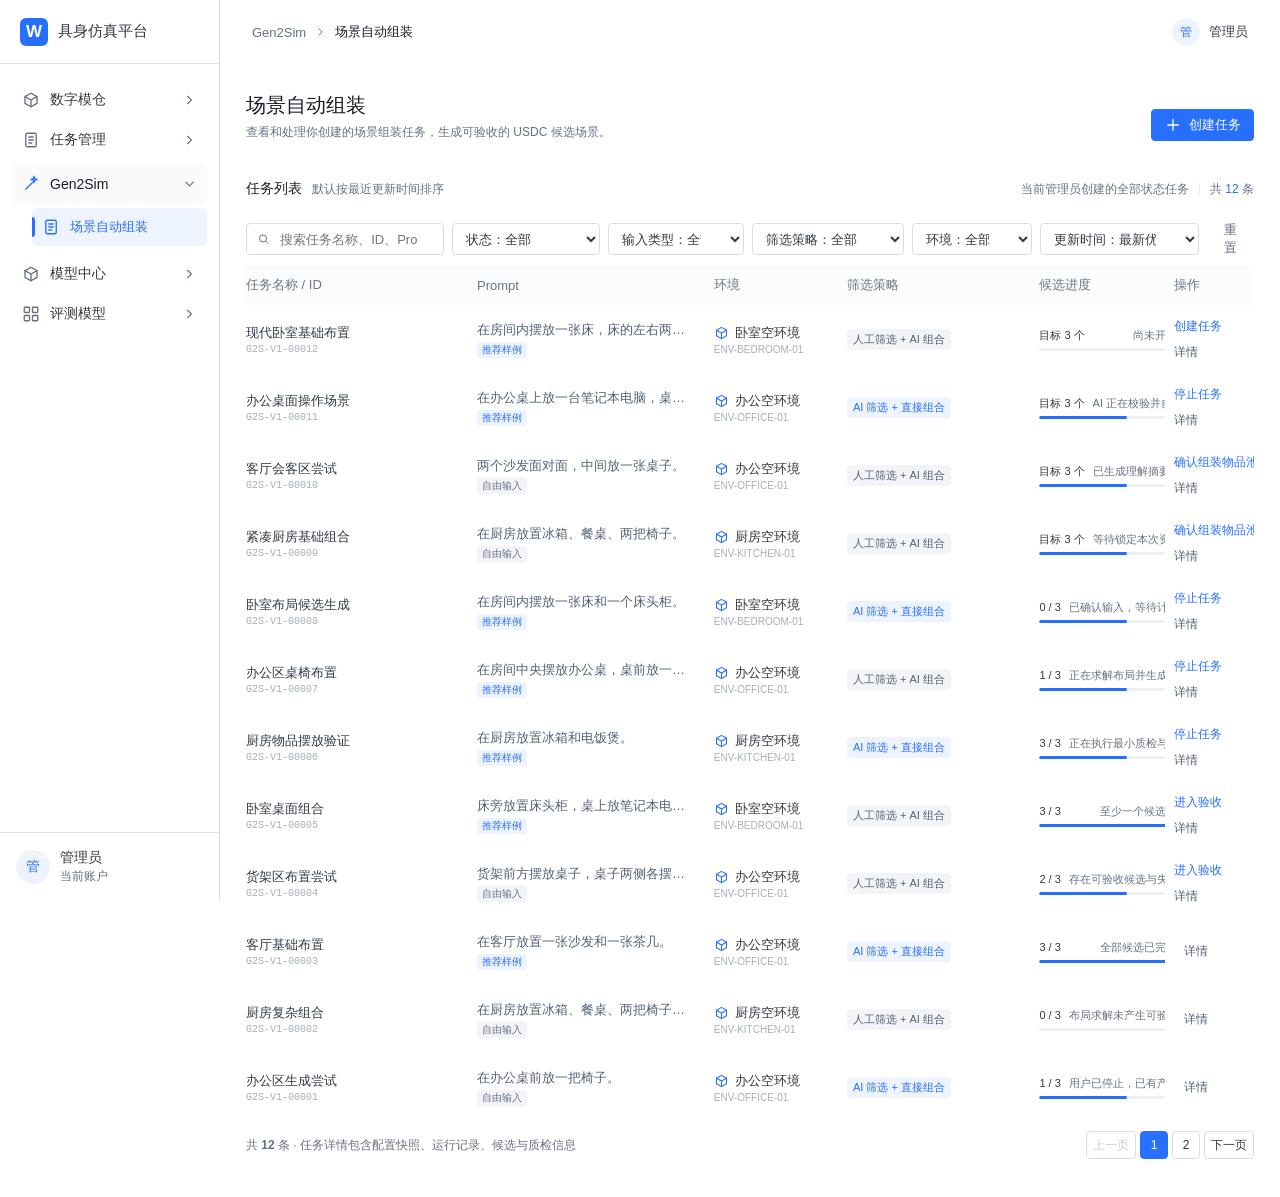
==== gen2sim-scene-task-list-v1/index.html @ 081f3338 "Add files via upload" ====
<!doctype html>
<html lang="zh-CN">
<head>
  <meta charset="utf-8"><meta name="viewport" content="width=device-width, initial-scale=1"><title>Gen2Sim · 场景自动组装</title>
  <link rel="stylesheet" href="../gen2sim-scene-task-prototype/styles.css"><link rel="stylesheet" href="../gen2sim-scene-task-prototype/refinements.css">
  <style>
    /* V1 内容差异：复用现有原型视觉，不复用旧版业务状态。 */
    .page-description{max-width:620px}.task-panel th:nth-child(1){width:15%}.task-panel th:nth-child(2){width:16%}.task-panel th:nth-child(3){width:9%}.task-panel th:nth-child(4){width:13%}.task-panel th:nth-child(5){width:12%}.task-panel th:nth-child(6){width:11%}.task-panel th:nth-child(7){width:10%}.task-panel th:nth-child(8){width:8%}.task-panel th:nth-child(9){width:6%}
    .input-summary{display:block;overflow:hidden;color:#536174;text-overflow:ellipsis;white-space:nowrap}.input-type{display:inline-block;margin-top:3px;padding:1px 5px;border-radius:3px;background:#eef4ff;color:#276fff;font-size:10px}.input-type.free{background:#f2f4f7;color:#667085}.stage{display:block;overflow:hidden;margin-top:3px;color:#8994a5;font-size:11px;text-overflow:ellipsis;white-space:nowrap}.qa{display:block;overflow:hidden;color:#536174;font-size:12px;text-overflow:ellipsis;white-space:nowrap}.parsing{color:#2167c9;background:#edf5ff}.pending{color:#a65f00;background:#fff7e8}.checking{color:#086d80;background:#e9f8fa}.review{color:#6554c0;background:#f2efff}.done{color:#16803a;background:#f2fbf3}.partial{color:#9a6700;background:#fff8e6}.failed{color:#c0442c;background:#fff1ed}.stopped,.draft{color:#667085;background:#f2f4f7}.status.queue{color:#7256ae;background:#f4f0ff}.task-panel tbody tr{cursor:pointer}.task-panel .action-link{white-space:nowrap}.empty{height:220px!important;text-align:center;color:var(--muted)}.empty button{margin-left:7px}.task-detail-dialog{width:min(1180px,calc(100vw - 48px));height:min(800px,calc(100vh - 48px))}.task-detail-summary{grid-template-columns:repeat(4,minmax(0,1fr)}.detail-snapshot-grid{display:grid;grid-template-columns:1fr 1fr;gap:12px}.detail-card{padding:13px;border:1px solid #e6ebf2;border-radius:7px}.detail-card span,.detail-card small{display:block;color:var(--muted);font-size:11px}.detail-card strong{display:block;margin:4px 0;color:#313a46;font-size:13px;font-weight:500}.detail-timeline{display:grid;gap:11px;padding-left:14px;border-left:2px solid #e8edf3}.detail-event{position:relative;color:#475467;font-size:12px}.detail-event:before{position:absolute;top:4px;left:-19px;width:8px;height:8px;border-radius:50%;background:var(--blue);content:""}.detail-event small{display:block;margin-top:2px;color:var(--muted)}.detail-candidate{display:flex;align-items:center;justify-content:space-between;margin-top:8px;padding:10px 12px;border:1px solid #e6ebf2;border-radius:6px}.detail-candidate b{display:block;color:#313a46;font-size:13px;font-weight:500}.detail-candidate small{color:var(--muted);font-size:11px}.dev-badge{margin-left:6px;padding:1px 5px;border-radius:3px;background:#f2f4f7;color:#98a2b3;font-size:10px}.dev-item{opacity:.72}.composer-section{padding-top:16px}.composer-recommend{display:flex;flex-wrap:wrap;gap:8px;margin:0 0 12px}.composer-recommend>span{width:100%;color:var(--muted);font-size:11px}.composer-chip{padding:8px 10px;border:1px solid #dfe5ed;border-radius:6px;background:#fff;color:#475467;font-size:12px}.composer-chip:hover,.composer-chip.active{border-color:#9bbdff;background:#f7faff;color:var(--blue)}.scene-composer{position:relative;border:1px solid #cfd9e8;border-radius:9px;background:#fff;transition:.15s}.scene-composer:focus-within{border-color:var(--blue);box-shadow:0 0 0 2px rgba(39,111,255,.1)}.scene-composer textarea{width:100%;min-height:150px;padding:14px;border:0;border-radius:9px;outline:0;resize:vertical;color:var(--ink);font-size:14px;line-height:1.65}.scene-composer textarea::placeholder{color:#98a2b3}.composer-tools{display:flex;align-items:center;gap:9px;min-height:44px;padding:6px 10px;border-top:1px solid #edf0f3}.composer-plus{width:28px;height:28px;border:0;background:transparent;color:#475467;font-size:27px;line-height:1}.composer-tool{display:inline-flex;align-items:center;gap:5px;height:28px;border:0;border-radius:5px;background:transparent;color:#536174;font-size:12px}.composer-tool:hover{background:#f5f7fb;color:var(--blue)}.env-context{height:28px;max-width:170px;border:0;border-radius:5px;background:#eef4ff;color:var(--blue);padding:0 8px;font-size:12px;outline:0}.attachment-menu{position:absolute;z-index:4;bottom:43px;left:10px;display:none;min-width:168px;padding:5px;border:1px solid #e0e5ec;border-radius:6px;background:#fff;box-shadow:0 8px 24px rgba(31,41,55,.14)}.attachment-menu.open{display:grid}.attachment-menu button{padding:8px;border:0;border-radius:4px;background:#fff;color:#475467;text-align:left;font-size:12px}.attachment-menu button:hover{background:#f7faff;color:var(--blue)}.attachment-list{display:flex;flex-wrap:wrap;gap:6px;margin-top:8px}.attachment-item{display:flex;align-items:center;gap:5px;max-width:230px;padding:5px 7px;border:1px solid #dce5f3;border-radius:4px;background:#fafcff;color:#536174;font-size:11px}.attachment-item button{border:0;background:transparent;color:#98a2b3;font-size:14px}.process-modes .mode-card{cursor:pointer}.process-modes .mode-card.active{border-color:var(--blue);background:#f7faff}.toast{z-index:80}.summary{display:flex}@media(max-width:1100px){.task-panel th:nth-child(2),.task-panel td:nth-child(2),.task-panel th:nth-child(6),.task-panel td:nth-child(6){display:none}.task-panel th:nth-child(1){width:22%}.task-panel th:nth-child(3){width:14%}.task-panel th:nth-child(4){width:22%}.task-panel th:nth-child(5){width:15%}.task-panel th:nth-child(7){width:14%}.task-panel th:nth-child(8){width:13%}}
</style>
<style>
/* Prompt composer: isolated rules ensure the V1 creation experience retains the existing light UI language. */
#createModal .composer-section{padding:16px 0 14px;border-bottom:1px solid #edf0f3}
#createModal .composer-section .section-label{margin-bottom:10px}
#createModal .composer-recommend{display:flex;align-items:center;gap:8px;flex-wrap:wrap;margin:0 0 10px}
#createModal .composer-recommend-label{font-size:12px;color:#667085;margin-right:2px}
#createModal .composer-chip{appearance:none;border:1px solid #dfe5ed;background:#fff;color:#475467;border-radius:999px;padding:6px 10px;font-size:12px;line-height:18px;cursor:pointer;transition:.15s ease}
#createModal .composer-chip:hover{border-color:var(--blue);color:var(--blue);background:var(--blue-soft)}
#createModal .composer-chip.is-verified{border-color:#dfe5ed;background:#fff;color:#475467}#createModal .composer-chip.is-verified.active{border-color:#b7e4c7;background:#f2fbf3;color:#146c36}
#createModal .composer-chip.is-verified::after{content:"✓";display:inline-grid;place-items:center;width:16px;height:16px;margin-left:5px;border-radius:50%;background:#16803a;color:#fff;font-size:11px;font-weight:700}
#createModal .composer-chip.is-verified[data-success-tier="80"]::before{content:"实现度 ≥80%";margin-right:5px;color:#16803a;font-size:10px;font-weight:600}
#createModal .prompt-validation{display:flex;align-items:flex-start;gap:8px;margin-top:10px;padding:9px 11px;border:1px solid #e1e7ef;border-radius:7px;background:#f8fafc;color:#536174;font-size:12px;line-height:1.55}
#createModal .prompt-validation:empty{display:none}
#createModal .prompt-validation.ok{border-color:#b7e4c7;background:#f2fbf3;color:#146c36}
#createModal .prompt-validation.warn{border-color:#f1d8a7;background:#fffaf0;color:#8a5a00}
#createModal .prompt-validation.block{border-color:#f5c7c2;background:#fff4f2;color:#b42318}
#createModal .prompt-validation-icon{flex:0 0 auto;font-weight:700}
#createModal .prompt-validation button{margin-left:auto;flex:0 0 auto;border:0;border-radius:5px;background:#fff;color:inherit;padding:4px 7px;font-size:12px;cursor:pointer;box-shadow:0 0 0 1px currentColor}
#createModal #modalParse:disabled{border-color:#d0d5dd;background:#eaecf0;color:#98a2b3;cursor:not-allowed}
#createModal .scene-composer{border:1px solid #cfd9e8;border-radius:10px;background:#fff;overflow:hidden;transition:.15s ease}
#createModal .scene-composer:focus-within{border-color:var(--blue);box-shadow:0 0 0 3px rgba(39,111,255,.1)}
#createModal #modalPrompt{display:block !important;width:100% !important;min-height:140px !important;height:140px !important;resize:vertical;border:0 !important;outline:0 !important;padding:14px !important;background:transparent !important;color:var(--ink);font:14px/1.7 -apple-system,BlinkMacSystemFont,"Segoe UI","PingFang SC","Microsoft YaHei",sans-serif;box-sizing:border-box}
#createModal #modalPrompt::placeholder{color:#98a2b3;opacity:1}
#createModal .composer-tools{display:flex;align-items:center;gap:6px;padding:9px 12px;border-top:1px solid #edf0f3;background:#fbfcfd}
#createModal .composer-tool{appearance:none;border:0;background:transparent;color:#536174;font-size:13px;padding:6px 8px;border-radius:6px;cursor:pointer;line-height:20px}
#createModal .composer-tool:hover{background:#f2f4f7;color:var(--ink)}
#createModal .composer-plus{font-size:24px;font-weight:300;padding:2px 9px;line-height:24px;color:#475467}
#createModal .composer-divider{width:1px;height:20px;background:#dfe5ed;margin:0 2px}
#createModal .composer-env{height:32px;max-width:150px;border:0;background:transparent;color:var(--blue);font-size:13px;font-weight:500;outline:none;cursor:pointer}
#createModal .composer-attachment{position:relative}
#createModal .attachment-menu{display:none;position:absolute;z-index:15;left:0;bottom:42px;width:156px;padding:6px;border:1px solid #dfe5ed;border-radius:8px;background:#fff;box-shadow:0 8px 24px rgba(15,23,42,.14)}
#createModal .attachment-menu.show{display:block}
#createModal .attachment-menu button{display:block;width:100%;border:0;background:transparent;text-align:left;padding:8px 9px;border-radius:5px;color:#475467;font-size:13px;cursor:pointer}
#createModal .attachment-menu button:hover{background:#f8fafc}
#createModal .attachment-list{display:flex;flex-wrap:wrap;gap:6px;margin-top:9px}
#createModal .attachment-item{display:inline-flex;align-items:center;gap:6px;max-width:100%;padding:5px 7px 5px 9px;border:1px solid #cfe0ff;border-radius:6px;background:var(--blue-soft);color:var(--blue);font-size:12px}
#createModal .attachment-item span{overflow:hidden;text-overflow:ellipsis;white-space:nowrap;max-width:240px}
#createModal .attachment-item button{border:0;background:transparent;color:var(--blue);font-size:16px;line-height:16px;cursor:pointer;padding:0 1px}
#createModal .modal-head{padding:20px 28px 16px}
#createModal .modal-kicker,#createModal .modal-head p{display:none}
#createModal .modal-head h2{font-size:19px;font-weight:600}
#createModal .modal-body{padding:0 28px}
#createModal .composer-section{padding:20px 0;border-bottom:0}
#createModal .composer-recommend{gap:7px;margin-bottom:12px}
#createModal .composer-recommend>span{width:auto;margin-right:2px;color:#475467;font-size:13px;font-weight:500}
#createModal .composer-chip{display:inline-flex;align-items:center;gap:6px;padding:7px 10px;border-radius:8px}
#createModal .composer-chip .chip-icon{font-size:15px;line-height:1}
#createModal #modalPrompt{min-height:164px !important;height:164px !important;padding:16px !important;font-size:15px}
#createModal .composer-tools{justify-content:flex-start;padding:8px 12px}
#createModal .env-context{height:30px;border:0;border-radius:5px;background:var(--blue-soft);color:var(--blue);padding:0 8px;font-size:12px;outline:0}
#createModal .optional-settings{margin:0 0 16px;border:1px solid #edf0f3;border-radius:8px;background:#fff}
#createModal .optional-settings>summary{display:flex;align-items:center;gap:7px;padding:11px 13px;color:#667085;font-size:12px;cursor:pointer;list-style:none}
#createModal .optional-settings>summary::-webkit-details-marker{display:none}
#createModal .optional-settings>summary:before{content:'›';color:#98a2b3;font-size:18px;line-height:12px;transform:rotate(0deg);transition:.15s}
#createModal .optional-settings[open]>summary{border-bottom:1px solid #edf0f3;color:#475467}
#createModal .optional-settings[open]>summary:before{transform:rotate(90deg)}
#createModal .optional-content{padding:13px}
#createModal .optional-content .field-grid{gap:12px}
#createModal .optional-content .field{gap:6px;font-size:12px}
#createModal .optional-content .field input{height:32px}
#createModal .optional-content .strategy-grid{gap:12px}
#createModal .optional-content .process-modes{margin-top:12px}
#createModal .optional-content .strategy-note{display:none}
#createModal .modal-foot{padding:12px 28px}
#createModal .task-summary{display:grid;gap:3px;color:#667085;font-size:11px}
#createModal .task-summary strong{color:#475467;font-size:12px;font-weight:500}
#createModal .basic-fields{padding:14px 0 0}
#createModal .basic-fields .field-grid{gap:12px}
#createModal .basic-fields .field{gap:6px;font-size:12px}
#createModal .basic-fields .field input{height:32px}
#createModal .strategy-direct{padding:0 0 16px;border:0}
#createModal .strategy-direct .strategy-grid{margin-top:0}
#createModal .strategy-direct .strategy-note{display:none}
#assetConfirmModal .modal{width:min(920px,calc(100vw - 48px))}
.intent-readonly{display:grid;grid-template-columns:1fr 1fr;gap:12px;padding:14px 0 16px;border-bottom:1px solid #edf0f3}
.intent-readonly div{padding:11px 12px;border:1px solid #e7ebf0;border-radius:7px;background:#fbfcfd}
.intent-readonly span{display:block;margin-bottom:5px;color:#667085;font-size:11px}.intent-readonly strong{display:block;color:#313a46;font-size:13px;font-weight:500;line-height:1.55}
.asset-confirm-section{padding:17px 0}.asset-confirm-section h3{margin:0 0 4px;color:#313a46;font-size:14px}.asset-confirm-section>p{margin:0 0 12px;color:#667085;font-size:12px}
.asset-candidate-grid{display:grid;grid-template-columns:repeat(3,1fr);gap:10px}.asset-candidate{position:relative;padding:12px;border:1px solid #dce5f3;border-radius:8px;background:#fff}.asset-candidate:before{position:absolute;top:11px;right:11px;width:7px;height:7px;border-radius:50%;background:#16803a;content:""}.asset-candidate strong{display:block;margin-bottom:5px;color:#313a46;font-size:13px;font-weight:500}.asset-candidate span,.asset-candidate small{display:block;color:#667085;font-size:11px;line-height:1.55}.asset-candidate small{margin-top:5px;color:#98a2b3;font-family:ui-monospace,SFMono-Regular,Menlo,monospace}.asset-confirm-note{margin-top:12px;padding:9px 11px;border-radius:6px;background:#f7faff;color:#536174;font-size:12px;line-height:1.55}
@media(max-width:760px){.intent-readonly,.asset-candidate-grid{grid-template-columns:1fr}}
/* Asset pool is a workbench step, deliberately separate from the Prompt composer. */
.asset-pool-page{position:fixed;inset:0;z-index:60;display:flex;flex-direction:column;background:#fff;color:var(--ink)}.asset-pool-page.hidden{display:none}.asset-pool-top{height:76px;display:flex;align-items:center;justify-content:space-between;padding:0 32px;border-bottom:1px solid var(--line)}.asset-pool-top h1{margin:0 0 5px;font-size:20px;font-weight:600}.asset-pool-top p{margin:0;color:var(--muted);font-size:12px}.asset-pool-context{display:flex;align-items:center;gap:18px;padding:11px 32px;border-bottom:1px solid #edf0f3;color:#667085;font-size:12px}.asset-pool-context strong{color:#313a46;font-weight:500}.asset-flow{display:flex;gap:26px;margin-left:auto}.asset-flow span{color:#98a2b3}.asset-flow .active{color:var(--blue);font-weight:600}.asset-workbench{min-height:0;flex:1;display:grid;grid-template-columns:230px minmax(0,1fr) 290px}.asset-filter{padding:20px;border-right:1px solid #edf0f3;background:#fcfdff}.asset-filter h3,.asset-results h3,.asset-pool-summary h3{margin:0;color:#313a46;font-size:14px}.asset-filter-title{display:flex;align-items:center;justify-content:space-between;margin-bottom:16px}.asset-filter .text-btn{height:auto;padding:0;font-size:12px}.filter-field{display:grid;gap:7px;padding:13px 0;border-top:1px solid #edf0f3;color:#536174;font-size:12px}.filter-field input,.filter-field select{height:32px;border:1px solid #d9dde5;border-radius:5px;padding:0 9px;background:#fff;color:#475467;outline:0}.filter-check{display:flex;align-items:center;gap:7px;margin:3px 0}.asset-results{min-width:0;padding:20px 24px;overflow:auto}.asset-results-header{display:flex;align-items:end;justify-content:space-between;margin-bottom:16px}.asset-results-header p{margin:5px 0 0;color:#667085;font-size:12px}.asset-result-list{border-top:1px solid #edf0f3}.asset-result{display:grid;grid-template-columns:26px 54px minmax(0,1fr) 76px 84px;align-items:center;gap:12px;padding:12px 6px;border-bottom:1px solid #edf0f3}.asset-result input{accent-color:var(--blue)}.asset-thumb{display:grid;place-items:center;width:54px;height:54px;border-radius:6px;background:linear-gradient(145deg,#edf4ff,#c9dcfa);color:#5d83c5;font-size:20px}.asset-result strong{display:block;color:#313a46;font-size:13px;font-weight:500}.asset-result span,.asset-result small{display:block;margin-top:4px;color:#667085;font-size:11px}.asset-result small{color:#98a2b3;font-family:ui-monospace,SFMono-Regular,Menlo,monospace}.asset-confidence{padding:4px 7px;border-radius:4px;background:#eef9f1;color:#16803a;font-size:11px;text-align:center}.asset-role{height:30px;border:1px solid #d9dde5;border-radius:5px;background:#fff;color:#475467;font-size:12px}.asset-pool-summary{padding:20px;border-left:1px solid #edf0f3;background:#fcfdff;overflow:auto}.asset-pool-head{display:flex;align-items:center;justify-content:space-between;margin-bottom:14px}.asset-pool-group{padding:13px 0;border-top:1px solid #edf0f3}.asset-pool-group h4{display:flex;justify-content:space-between;margin:0 0 8px;color:#475467;font-size:12px}.asset-pool-group h4 b{color:var(--blue);font-weight:600}.asset-pool-item{padding:6px 0;color:#313a46;font-size:12px}.asset-capacity{margin-top:14px;padding:11px;border:1px solid #dce5f3;border-radius:6px;background:#fff;color:#536174;font-size:12px;line-height:1.6}.asset-capacity b{display:block;color:#16803a;font-weight:500}.asset-pool-footer{height:62px;display:flex;align-items:center;justify-content:space-between;padding:0 32px;border-top:1px solid var(--line);background:#fff}.asset-pool-footer .pool-status{color:#667085;font-size:12px}.asset-pool-page.auto .asset-filter{display:none}.asset-pool-page.auto .asset-workbench{grid-template-columns:minmax(0,1fr) 290px}.asset-pool-page.auto .asset-result input,.asset-pool-page.auto .asset-role{pointer-events:none;opacity:.55}.asset-pool-page.auto .asset-results-header p:after{content:' · 系统已预选，确认后直接生成';color:var(--blue)}
@media(max-width:900px){.asset-workbench,.asset-pool-page.auto .asset-workbench{grid-template-columns:1fr}.asset-filter{display:none}.asset-pool-summary{border-left:0;border-top:1px solid #edf0f3}.asset-flow{display:none}.asset-pool-context{gap:8px;flex-wrap:wrap}.asset-pool-top,.asset-pool-context,.asset-pool-footer{padding-left:18px;padding-right:18px}}
/* The three core stages share one dialog language; the asset workbench keeps its density inside a wide dialog. */
.asset-pool-page{display:grid;grid-template-rows:auto auto minmax(0,1fr) auto;align-content:center;justify-items:center;padding:24px;background:rgba(15,23,42,.44);backdrop-filter:blur(2px)}.asset-pool-page>*{width:min(1400px,calc(100vw - 48px));background:#fff}.asset-pool-top{border-radius:10px 10px 0 0}.asset-pool-footer{border-radius:0 0 10px 10px;box-shadow:0 28px 70px rgba(15,23,42,.24)}.asset-workbench{height:min(620px,calc(100vh - 250px));border-top:1px solid #edf0f3}.asset-pool-page.hidden{display:none}
.asset-pool-page{overflow:hidden}.asset-pool-page .asset-workbench,.asset-pool-page .asset-pool-footer{background:#fff}.asset-pool-page .asset-workbench{overflow:hidden}.process-badge{display:inline-flex;align-items:center;padding:3px 6px;border-radius:4px;background:#f2f4f7;color:#536174;font-size:11px;white-space:nowrap}.process-badge.ai{background:#eef4ff;color:var(--blue)}
.asset-pool-page{isolation:isolate}.asset-pool-page:before{position:absolute;z-index:0;width:min(1400px,calc(100vw - 48px));height:min(820px,calc(100vh - 48px));border-radius:10px;background:#fff;box-shadow:0 28px 70px rgba(15,23,42,.24);content:""}.asset-pool-page>*{position:relative;z-index:1}
.asset-pool-page{align-content:start}
.task-panel tbody tr{cursor:default}.task-panel .table-wrap{overflow:auto!important}.task-panel table{min-width:1480px!important}.task-panel th:nth-child(9),.task-panel td:nth-child(9){position:sticky;right:0;z-index:5;background:#fff;box-shadow:-8px 0 12px rgba(15,23,42,.12)}.task-panel tbody tr:hover td:nth-child(9){background:#f0f5ff}.task-panel th:nth-child(9){z-index:6;background:#fbfcfd}.task-action-group{display:flex;align-items:center;gap:10px;white-space:nowrap}.task-panel .action-link,.task-panel .detail-link{padding:0;border:0;background:transparent;color:var(--blue);font-size:12px;font-weight:500;white-space:nowrap}.task-panel .detail-link{color:#536174}.task-panel .detail-link:hover,.task-panel .action-link:hover{text-decoration:underline}#cloneTask{display:none}.detail-env{display:flex!important;align-items:center;gap:10px}.detail-env-art{width:52px;height:40px;border:1px solid #cdddf5;border-radius:5px;background:linear-gradient(145deg,#f4f8ff 0 45%,#ddeafa 46% 100%);position:relative;overflow:hidden}.detail-env-art:before{position:absolute;left:9px;bottom:8px;width:27px;height:12px;border:2px solid #7fa5dd;border-bottom-width:5px;border-radius:3px;content:""}.detail-env-art:after{position:absolute;right:8px;top:8px;width:10px;height:17px;border:2px solid #a2bce3;border-radius:2px;content:""}.confirm-dialog{width:min(420px,calc(100vw - 48px))}.confirm-dialog .modal-body{padding:22px 28px;color:#536174;font-size:13px;line-height:1.7}.confirm-task-name{display:block;margin-top:8px;color:#313a46;font-weight:600}
.acceptance-dialog{width:min(1040px,calc(100vw - 48px))}.acceptance-body{display:grid;grid-template-columns:260px minmax(0,1fr);min-height:440px}.candidate-list{padding:16px;border-right:1px solid #edf0f3;background:#fcfdff}.candidate-list h3{margin:0 0 12px;font-size:14px}.candidate-row{width:100%;margin:0 0 8px;padding:10px;border:1px solid #dfe5ed;border-radius:7px;background:#fff;text-align:left}.candidate-row.active{border-color:var(--blue);background:#f7faff}.candidate-row strong,.candidate-row span{display:block}.candidate-row strong{color:#313a46;font-size:13px;font-weight:500}.candidate-row span{margin-top:4px;color:#667085;font-size:11px}.candidate-review{padding:20px}.candidate-review-head{display:flex;align-items:center;justify-content:space-between;margin-bottom:14px}.candidate-review-head h3{margin:0;font-size:15px}.review-preview{display:grid;place-items:center;height:208px;border:1px solid #dce5f3;border-radius:8px;background:linear-gradient(145deg,#f4f8ff,#e7effb);color:#7a99c7;font-size:13px}.review-summary{display:grid;grid-template-columns:repeat(3,1fr);gap:8px;margin:12px 0}.review-summary div{padding:9px;border:1px solid #edf0f3;border-radius:6px}.review-summary span,.review-summary strong{display:block}.review-summary span{color:#667085;font-size:11px}.review-summary strong{margin-top:4px;color:#313a46;font-size:12px;font-weight:500}.review-actions{display:flex;gap:8px;margin-top:12px}.review-actions .ghost-btn{flex:1}.review-actions .primary-btn{flex:1;background:#16803a;border-color:#16803a}.review-actions .primary-btn:hover{background:#126b30}@media(max-width:760px){.acceptance-body{grid-template-columns:1fr}.candidate-list{border-right:0;border-bottom:1px solid #edf0f3}.asset-pool-page{padding:14px}.asset-pool-page>*{width:calc(100vw - 28px)}}
@media (max-width:760px){#createModal .composer-tools{flex-wrap:wrap}#createModal .composer-env{max-width:100%;width:auto}}
.acceptance-dialog{width:min(1280px,calc(100vw - 48px))!important}.acceptance-card-flow{max-height:calc(100vh - 220px);overflow:auto;background:#f8fafc}.acceptance-task-context{display:flex;align-items:center;justify-content:space-between;gap:16px;padding:16px 22px;border-bottom:1px solid #e6ebf2;background:#fff}.acceptance-task-context h3{margin:0;color:#313a46;font-size:15px}.acceptance-task-context p{margin:5px 0 0;color:#667085;font-size:12px}.acceptance-counts{display:flex;gap:12px;color:#667085;font-size:12px;white-space:nowrap}.acceptance-counts b{color:#313a46}.acceptance-filters{display:flex;gap:8px;padding:12px 22px;border-bottom:1px solid #e6ebf2;background:#fff}.acceptance-filter{height:30px;padding:0 11px;border:1px solid #dce3ec;border-radius:5px;background:#fff;color:#536174;font-size:12px}.acceptance-filter.active{border-color:#9bbdff;background:#eef4ff;color:#276fff}.acceptance-cards{display:grid;gap:14px;padding:16px 22px 22px}.candidate-card{overflow:hidden;border:1px solid #dfe5ed;border-radius:9px;background:#fff}.candidate-card-head{display:flex;align-items:center;justify-content:space-between;gap:16px;padding:15px 16px;border-bottom:1px solid #edf0f3}.candidate-card-head h3{margin:0;color:#313a46;font-size:16px}.candidate-card-meta{margin-top:5px;color:#667085;font-size:12px}.candidate-card-body{padding:16px}.candidate-views-label{margin-bottom:10px;color:#475467;font-size:13px;font-weight:600}.candidate-views{display:grid;grid-template-columns:repeat(5,1fr);gap:10px}.candidate-view{min-width:0}.view-thumb{position:relative;display:grid;place-items:center;height:118px;overflow:hidden;border-radius:6px;background:linear-gradient(145deg,#d5c8b7,#7e6b5d 48%,#c8d9e1 49%,#8296a3);color:#fff;font-size:11px}.view-thumb:before{position:absolute;width:42%;height:38%;border-radius:3px;background:rgba(103,73,51,.76);box-shadow:45px 28px 0 -6px rgba(38,83,98,.86);content:""}.view-thumb span{position:relative;z-index:1;align-self:end;justify-self:end;margin:7px;padding:3px 5px;border-radius:3px;background:rgba(25,31,40,.72)}.candidate-view select{width:100%;height:28px;margin-top:6px;padding:0 7px;border:1px solid #dce3ec;border-radius:4px;background:#fff;color:#536174;font-size:11px}.candidate-card-actions{display:flex;gap:8px;margin-top:12px}.candidate-card-actions button{height:30px;padding:0 12px;border:1px solid #dce3ec;border-radius:4px;background:#fff;color:#475467;font-size:12px}.candidate-card-actions button:hover{border-color:#9bbdff;color:#276fff}.candidate-inspection{display:grid;grid-template-columns:1.45fr .9fr;gap:18px;margin-top:16px;padding-top:16px;border-top:1px solid #edf0f3}.quality-grid{display:grid;grid-template-columns:repeat(3,1fr);gap:9px}.quality-item{display:flex;justify-content:space-between;gap:8px;padding:8px 10px;border-radius:5px;background:#f8fafc;color:#667085;font-size:12px}.quality-item b{font-weight:600}.quality-item.pass b{color:#16803a}.quality-item.risk b{color:#c0442c}.manual-review{padding-left:18px;border-left:1px solid #edf0f3}.manual-review h4{margin:0 0 9px;color:#313a46;font-size:13px}.reason-list{display:grid;grid-template-columns:repeat(2,1fr);gap:8px;color:#536174;font-size:12px}.reason-list label{display:flex;align-items:center;gap:6px}.review-note{width:100%;min-height:56px;box-sizing:border-box;margin-top:10px;padding:8px;border:1px solid #dce3ec;border-radius:5px;resize:vertical;color:#475467;font-size:12px}.review-decision{display:flex;justify-content:flex-end;gap:8px;margin-top:11px}.review-decision button{height:31px;padding:0 13px;border:1px solid #dce3ec;border-radius:4px;background:#fff;color:#475467;font-size:12px}.review-decision .available{border-color:#16803a;background:#16803a;color:#fff}.candidate-card.failed .candidate-card-body{display:grid;place-items:center;min-height:170px;background:#fffafb;color:#8b4a3b;text-align:center}.candidate-card.failed .failure-detail{max-width:540px}.candidate-card.failed h4{margin:0 0 6px;color:#c0442c;font-size:15px}.candidate-card.failed p{margin:0;color:#667085;font-size:12px;line-height:1.7}@media(max-width:900px){.candidate-views{grid-template-columns:repeat(3,1fr)}.candidate-inspection{grid-template-columns:1fr}.manual-review{padding-left:0;border-left:0;border-top:1px solid #edf0f3;padding-top:14px}}@media(max-width:620px){.acceptance-task-context{display:block}.acceptance-counts{margin-top:8px;flex-wrap:wrap}.candidate-views{grid-template-columns:repeat(2,1fr)}.quality-grid{grid-template-columns:1fr}.reason-list{grid-template-columns:1fr}}
</style>
<style>
/* Asset confirmation keeps the task context visible without increasing the modal envelope. */
.asset-pool-context{display:grid;grid-template-columns:auto auto minmax(180px,1fr) auto;gap:5px 16px;padding-top:7px!important;padding-bottom:7px!important;min-height:42px;align-items:center}.asset-prompt-context{grid-column:1 / 4;display:block;overflow:hidden;color:#667085;font-size:11px;line-height:16px;text-overflow:ellipsis;white-space:nowrap}.asset-prompt-context b{margin-right:5px;color:#475467;font-weight:500}.asset-flow{grid-column:4;grid-row:1 / 3;align-self:center}.asset-workbench{height:min(588px,calc(100vh - 278px))!important}.asset-filter{padding:14px!important}.asset-filter-title{margin-bottom:10px!important}.filter-field{gap:5px;padding:9px 0!important}.asset-results{padding:14px 18px!important}.asset-results-header{margin-bottom:10px!important}.intent-readonly{gap:8px!important;padding:8px 0 10px!important}.intent-readonly div{padding:8px 9px!important}.intent-readonly span{margin-bottom:2px!important}.intent-readonly strong{line-height:1.35!important}.asset-result{padding:9px 5px!important}.asset-pool-summary{padding:14px!important}.asset-pool-head{margin-bottom:8px!important}.asset-pool-group{padding:9px 0!important}.asset-pool-item{padding:4px 0!important}.asset-capacity{margin-top:9px!important;padding:8px!important}@media(max-width:900px){.asset-pool-context{display:flex;min-height:auto}.asset-prompt-context{width:100%;order:4}.asset-flow{display:none}}
</style>
</head>
<body>
  <svg class="svg-defs" aria-hidden="true"><symbol id="i-cube" viewBox="0 0 24 24"><path d="m12 3 8 4.5v9L12 21l-8-4.5v-9L12 3Z"/><path d="m4 7.5 8 4.5 8-4.5M12 12v9"/></symbol><symbol id="i-grid" viewBox="0 0 24 24"><rect x="3" y="3" width="7" height="7" rx="1"/><rect x="14" y="3" width="7" height="7" rx="1"/><rect x="3" y="14" width="7" height="7" rx="1"/><rect x="14" y="14" width="7" height="7" rx="1"/></symbol><symbol id="i-task" viewBox="0 0 24 24"><rect x="5" y="3" width="14" height="18" rx="2"/><path d="M9 8h6M9 12h6M9 16h4"/></symbol><symbol id="i-search" viewBox="0 0 24 24"><circle cx="11" cy="11" r="6.5"/><path d="m16 16 4 4"/></symbol><symbol id="i-chevron" viewBox="0 0 24 24"><path d="m9 6 6 6-6 6"/></symbol><symbol id="i-plus" viewBox="0 0 24 24"><path d="M12 5v14M5 12h14"/></symbol><symbol id="i-close" viewBox="0 0 24 24"><path d="m6 6 12 12M18 6 6 18"/></symbol><symbol id="i-wand" viewBox="0 0 24 24"><path d="m5 19 12-12M15 5l1-3 1 3 3 1-3 1-1 3-1-3-3-1 3-1Z"/></symbol></svg>
  <div class="app-shell"><aside class="sidebar"><div class="brand"><span class="brand-mark">W</span><span>具身仿真平台</span></div><nav class="nav"><button class="nav-group"><svg><use href="#i-cube"/></svg><span>数字模仓</span><svg class="chev"><use href="#i-chevron"/></svg></button><button class="nav-group"><svg><use href="#i-task"/></svg><span>任务管理</span><svg class="chev"><use href="#i-chevron"/></svg></button><section class="nav-section open"><button class="nav-group active-group"><svg><use href="#i-wand"/></svg><span>Gen2Sim</span><svg class="chev rotate"><use href="#i-chevron"/></svg></button><div class="subnav"><button class="subnav-item active"><svg><use href="#i-task"/></svg><span>场景自动组装</span></button></div></section><button class="nav-group"><svg><use href="#i-cube"/></svg><span>模型中心</span><svg class="chev"><use href="#i-chevron"/></svg></button><button class="nav-group"><svg><use href="#i-grid"/></svg><span>评测模型</span><svg class="chev"><use href="#i-chevron"/></svg></button></nav><div class="sidebar-foot"><span class="avatar">管</span><div><strong>管理员</strong><small>当前账户</small></div></div></aside>
    <main class="main"><header class="topbar"><div class="breadcrumb"><span>Gen2Sim</span><svg><use href="#i-chevron"/></svg><strong>场景自动组装</strong></div><div class="top-user"><span class="mini-avatar">管</span><span>管理员</span></div></header><div class="page"><section class="page-heading"><div><p class="eyebrow">GEN2SIM · SCENE ASSEMBLY</p><h1>场景自动组装</h1><p class="page-description">查看和处理你创建的场景组装任务，生成可验收的 USDC 候选场景。</p></div><button class="primary-btn" id="createTask"><svg><use href="#i-plus"/></svg>创建任务</button></section>
      <section class="task-panel"><div class="panel-header"><div><h2>任务列表</h2><span>默认按最近更新时间排序</span></div><div class="summary"><span>当前管理员创建的全部状态任务</span><i></i><span class="blue">共 <b id="taskCount">12</b> 条</span></div></div><div class="filters"><label class="search-box"><svg><use href="#i-search"/></svg><input id="search" type="search" placeholder="搜索任务名称、ID、Prompt、环境"></label><select id="statusFilter"><option value="all">状态：全部</option><option>草稿</option><option>解析中</option><option>待确认资产池</option><option>生成排队中</option><option>生成中</option><option>质检/预览中</option><option>待验收</option><option>部分完成</option><option>已完成</option><option>失败</option><option>已停止</option></select><select id="inputFilter"><option value="all">输入类型：全部</option><option>推荐样例</option><option>自由输入</option></select><select><option>环境：全部</option><option>卧室空环境</option><option>办公空环境</option><option>厨房空环境</option></select><select><option>更新时间：最新优先</option><option>待验收优先</option><option>失败优先</option></select><button class="text-btn" id="reset">重置</button></div><div class="table-wrap"><table><thead><tr><th>任务名称 / ID</th><th>Prompt</th><th>环境</th><th class="process-header">筛选策略</th><th>候选进度</th><th>当前阶段 / 状态</th><th>操作</th><th>质量 / 验收摘要</th><th>更新时间</th></tr></thead><tbody id="rows"></tbody></table></div><footer class="pagination"><span>共 <b id="footCount">12</b> 条 · 任务详情包含配置快照、运行记录、候选与质检信息</span><div><button disabled>上一页</button><button class="current">1</button><button>2</button><button>下一页</button></div></footer></section></div></main></div>
  <section class="modal-overlay hidden" id="createModal" role="dialog" aria-modal="true" aria-labelledby="createModalTitle"><div class="modal"><header class="modal-head"><div><h2 id="createModalTitle">创建场景组装任务</h2></div><button class="icon-btn" id="closeCreate" aria-label="关闭"><svg><use href="#i-close"/></svg></button></header><div class="modal-body">
    <section class="basic-fields"><div class="field-grid"><label class="field"><span>任务名称</span><input id="modalTaskName" maxlength="50" placeholder="可选：为任务命名"></label><label class="field"><span>场景描述</span><input placeholder="可选：用途、验收重点或备注"></label></div></section>
    <section class="form-section composer-section"><div class="composer-recommend"><span>为你推荐</span><button type="button" class="composer-chip prompt-template is-verified" data-success-tier="verified" title="实验场景 1：成功" data-prompt="在客厅里放一张办公沙发和一张桌子，沙发旁边再配一把椅子，桌子上放一台笔记本电脑。" data-env="客厅空环境"><i class="chip-icon">🛋️</i>客厅会客区</button><button type="button" class="composer-chip prompt-template is-verified" data-success-tier="verified" title="实验场景 2：成功" data-prompt="在衣帽间里放一个货架和一把椅子，并在货架旁边摆一张办公桌。" data-env="衣帽间空环境"><i class="chip-icon">🧥</i>衣帽间布置</button><button type="button" class="composer-chip prompt-template is-verified" data-success-tier="verified" title="实验场景 11：成功" data-prompt="在房间内摆放一张床，床的左右两侧各摆放一个床头柜，两个床头柜与床保持对称。" data-env="卧室空环境"><i class="chip-icon">🛏️</i>卧室对称布置</button><button type="button" class="composer-chip prompt-template is-verified" data-success-tier="verified" title="实验场景 4：成功" data-prompt="在厨房里放一张桌子和两把吧台椅，桌子上再放一个电饭煲。" data-env="厨房空环境"><i class="chip-icon">🍳</i>厨房桌椅组合</button><button type="button" class="composer-chip prompt-template is-verified" data-success-tier="80" title="实验场景 7：失败，但实现度为 80%" data-prompt="请在房间摆放一张桌子，桌子两侧各摆放两张椅子，总共摆放四张椅子，所有椅子都朝向桌子，桌子上放一台笔记本电脑。" data-env="办公空环境"><i class="chip-icon">🪑</i>四椅桌面组合</button></div><div class="scene-composer"><textarea id="modalPrompt" placeholder="描述你希望组装的场景…&#10;例如：在客厅中放 1 张沙发、1 张桌子和 1 把椅子，椅子放在沙发旁边，笔记本电脑放在桌上。"></textarea><div class="composer-tools"><select class="env-context" id="modalEnvSelect" aria-label="选择环境"><option value="卧室空环境">卧室空环境</option><option value="客厅空环境">客厅空环境</option><option value="衣帽间空环境">衣帽间空环境</option><option value="办公空环境">办公空环境</option><option value="厨房空环境">厨房空环境</option></select><button type="button" class="composer-tool" id="imageUploadAction">上传参考图</button><button type="button" class="composer-tool" id="docUploadAction">导入提示词</button><input id="imageInput" type="file" accept="image/jpeg,image/png,image/webp" multiple hidden><input id="documentInput" type="file" accept=".txt,.md,.docx,text/plain,text/markdown,application/vnd.openxmlformats-officedocument.wordprocessingml.document" hidden></div></div><div class="attachment-list" id="attachmentList"></div><div class="prompt-validation" id="promptValidation" role="status" aria-live="polite"></div></section>
    <section class="strategy-direct"><div class="strategy-grid"><label class="field quantity"><span>候选数量</span><div class="stepper"><button type="button" id="modalMinus">−</button><input id="modalQuantity" value="3" readonly><button type="button" id="modalPlus">＋</button><em>个候选场景</em></div></label><label class="field"><span>场景生成模型 <span class="dev-badge">开发中</span></span><button class="ghost-btn dev-only" type="button" data-dev="模型选择" style="justify-content:space-between">WWQW · v1.8 <svg><use href="#i-chevron"/></svg></button></label></div><div class="process-modes"><button type="button" class="mode-card active" data-process="manual"><span class="radio"></span><div><strong>人工筛选 + AI 组合</strong><p>由你确认资产池后生成。</p></div></button><button type="button" class="mode-card" data-process="auto"><span class="radio"></span><div><strong>AI 筛选 + 直接组合</strong><p>系统预选资产池，由你确认后生成。</p></div></button></div><div class="strategy-note"><span id="strategyNote">默认人工筛选 + AI 组合。</span></div></section>
  </div><footer class="modal-foot"><div class="task-summary"><span>将创建新任务</span><strong id="modalSummary">候选数量 3 个 · 尚未解析场景需求</strong></div><div><button class="ghost-btn" id="cancelCreate">取消</button><button class="ghost-btn" id="modalSaveDraft">保存草稿</button><button class="primary-btn" id="modalParse"><svg><use href="#i-wand"/></svg>下一步</button></div></footer></div></section>
  <section class="asset-pool-page hidden" id="assetConfirmModal" role="dialog" aria-modal="true" aria-labelledby="assetConfirmTitle"><header class="asset-pool-top"><div><h1 id="assetConfirmTitle">确认组装物品池</h1><p>从已验证资产中确认本次任务可参与组装的物品；确认后将冻结资产筛选结果。</p></div><button class="icon-btn" id="closeAssetConfirm" aria-label="返回任务列表"><svg><use href="#i-close"/></svg></button></header><div class="asset-pool-context"><span>任务：<strong id="assetTaskName">未命名场景任务</strong></span><span>ID：<strong id="assetTaskId">G2S-20260918-00013</strong></span><span>环境：<strong id="confirmEnvironment">卧室空环境 · ENV-BEDROOM-01</strong></span><div class="asset-flow"><span>✓ 创建任务</span><span class="active">2 资产召回与人工筛选</span><span>3 批量生成</span><span>4 验收归档</span></div></div><main class="asset-workbench"><aside class="asset-filter"><div class="asset-filter-title"><h3>筛选条件</h3><button class="text-btn">重置</button></div><label class="filter-field">关键词<input placeholder="搜索名称或资产 ID"></label><div class="filter-field"><span>置信度</span><label class="filter-check"><input type="checkbox">高（≥80%）</label><label class="filter-check"><input type="checkbox">中（50%–79%）</label><label class="filter-check"><input type="checkbox">低（＜50%）</label></div><div class="filter-field"><span>资产状态</span><label class="filter-check"><input type="checkbox">仅看已选</label><label class="filter-check"><input type="checkbox">仅看风险资产</label></div><label class="filter-field">资产分类<select><option>全部已验证类别</option><option>家具</option><option>家电</option><option>收纳</option></select></label></aside><section class="asset-results"><div class="asset-results-header"><div><h3>召回资产</h3><p id="assetResultMeta">正在匹配环境兼容的已验证资产…</p></div><span class="status pending" id="assetMatchStatus">匹配中</span></div><div class="intent-readonly" aria-label="系统对场景需求的理解"><div><span>识别到的对象与数量</span><strong id="confirmObjects">等待解析</strong></div><div><span>关键空间关系</span><strong id="confirmRelations">等待解析</strong></div><div><span>风险提示</span><strong id="confirmRisk">等待解析</strong></div><div><span>解析假设</span><strong id="confirmAssumption">以当前环境为准</strong></div></div><div class="asset-result-list" id="assetCandidateGrid"></div></section><aside class="asset-pool-summary"><div class="asset-pool-head"><h3>组装物品池</h3><span id="assetSelectedCount">已选 0 项</span></div><p style="margin:0 0 12px;color:#667085;font-size:12px;line-height:1.55">必需资产将进入本次场景；候选与排除项不会作为硬约束进入生成。</p><div id="assetPoolGroups"></div><div class="asset-capacity"><span>环境容量预估</span><b id="assetCapacity">等待资产匹配完成</b><span>开始生成前将再次执行空间与碰撞预检查。</span></div></aside></main><footer class="asset-pool-footer"><span class="pool-status" id="assetPoolStatus">正在解析 Prompt 并匹配资产…</span><div><button class="ghost-btn" id="backToPrompt">返回修改 Prompt</button><button class="primary-btn" id="confirmAssetPool" disabled>确认资产池并生成</button></div></footer></section>
  <section class="task-detail-page hidden" id="detail" role="dialog" aria-modal="true"><div class="task-detail-dialog"><header class="task-detail-header"><div><div class="selection-breadcrumb"><button class="text-btn" id="back">场景自动组装</button><span>›</span><span>任务详情</span></div><div class="task-detail-title-row"><h1 id="detailTitle"></h1><span class="status" id="detailStatus"></span></div><p id="detailMeta"></p></div><div class="task-detail-actions"><button class="ghost-btn" id="cloneTask">克隆任务</button><button class="primary-btn" id="detailAction"></button><button class="icon-btn" id="closeDetail" aria-label="关闭"><svg><use href="#i-close"/></svg></button></div></header><section class="task-detail-summary" id="detailSummary"></section><div class="task-detail-tabs"><button class="active">任务概览</button><button>配置快照</button><button>运行记录</button></div><div class="task-detail-tab-panel"><div class="detail-snapshot-grid" id="detailCards"></div><section class="section"><h3>运行时间线</h3><div class="detail-timeline" id="timeline"></div></section><section class="section"><h3>候选与验收</h3><div id="candidate"></div></section></div></div></section><div class="toast" id="toast"></div>
  <section class="modal-overlay hidden" id="acceptanceModal" role="dialog" aria-modal="true" aria-labelledby="acceptanceTitle"><div class="modal acceptance-dialog"><header class="modal-head"><div><h2 id="acceptanceTitle">验收候选场景</h2><p>查看最小质检结果，在大图或编辑器中完成候选验收。</p></div><button class="icon-btn" id="closeAcceptance" aria-label="关闭"><svg><use href="#i-close"/></svg></button></header><div class="acceptance-body"><aside class="candidate-list"><h3>候选列表</h3><button class="candidate-row active" data-candidate="01"><strong>候选 01</strong><span>质检通过 · 待验收</span></button><button class="candidate-row" data-candidate="02"><strong>候选 02</strong><span>存在风险 · 待验收</span></button><button class="candidate-row" data-candidate="03"><strong>候选 03</strong><span>生成失败 · 查看原因</span></button></aside><section class="candidate-review"><div class="candidate-review-head"><h3 id="reviewTitle">候选 01 · 待验收</h3><span class="status review">待验收</span></div><div class="review-preview" id="reviewPreview">候选预览图 / 编辑器画面</div><div class="review-summary"><div><span>USDC</span><strong>可加载</strong></div><div><span>最小质检</span><strong id="reviewQa">4 项通过</strong></div><div><span>风险</span><strong id="reviewRisk">无阻断风险</strong></div></div><div class="review-actions"><button class="ghost-btn" id="viewLargeImage">查看大图</button><button class="ghost-btn" id="openEditor">在编辑器中查看</button><button class="ghost-btn" id="markUnavailable">标记不可用</button><button class="primary-btn" id="markAvailable">标记可用</button></div></section></div><footer class="modal-foot"><div class="task-summary"><span>候选生成与验收</span><strong>完成全部候选处理后，任务将进入已完成或部分完成。</strong></div><div><button class="ghost-btn" id="closeAcceptanceFooter">稍后验收</button></div></footer></div></section>
  <section class="modal-overlay hidden" id="stopConfirmModal" role="dialog" aria-modal="true" aria-labelledby="stopConfirmTitle"><div class="modal confirm-dialog"><header class="modal-head"><div><h2 id="stopConfirmTitle">确认停止任务</h2></div><button class="icon-btn" id="closeStopConfirm" aria-label="关闭"><svg><use href="#i-close"/></svg></button></header><div class="modal-body">停止后将终止未完成的资产筛选、候选生成与质检流程；已生成的候选和运行记录会保留。<strong class="confirm-task-name" id="stopTaskName"></strong></div><footer class="modal-foot"><div></div><div><button class="ghost-btn" id="cancelStop">取消</button><button class="primary-btn" id="confirmStop" style="background:#c0442c;border-color:#c0442c">确认停止</button></div></footer></div></section>
  <script>
    const tasks=[
      ['现代卧室基础布置','G2S-V1-00012','在房间内摆放一张床，床的左右两侧各摆放一个床头柜。','推荐样例','卧室空环境','ENV-BEDROOM-01','目标 3 个','草稿','尚未开始解析','未生成','今天 10:42','创建任务','无风险项','尚未生成候选'],
      ['办公桌面操作场景','G2S-V1-00011','在办公桌上放一台笔记本电脑，桌前放一把椅子。','推荐样例','办公空环境','ENV-OFFICE-01','目标 3 个','资产召回中','正在识别对象、关系并匹配已验证资产','资产匹配中','今天 10:36','停止任务','正在分析','尚未生成候选'],
      ['客厅会客区尝试','G2S-V1-00010','两个沙发面对面，中间放一张桌子。','自由输入','办公空环境','ENV-OFFICE-01','目标 3 个','待确认资产池','已生成理解摘要，等待确认资产实例','2 项风险 · 资产已匹配 3/3','今天 10:29','确认组装物品池','“面对面”关系受限；多对象布局需确认','尚未生成候选'],
      ['紧凑厨房基础组合','G2S-V1-00009','在厨房放置冰箱、餐桌、两把椅子。','自由输入','厨房空环境','ENV-KITCHEN-01','目标 3 个','待确认资产池','等待锁定本次资产实例','必需资产已匹配 3/4','今天 10:15','确认组装物品池','“两把椅子”涉及多实例，继续尝试可用','尚未生成候选'],
      ['卧室布局候选生成','G2S-V1-00008','在房间内摆放一张床和一个床头柜。','推荐样例','卧室空环境','ENV-BEDROOM-01','0 / 3','生成排队中','已确认输入，等待计算资源','等待生成','今天 10:03','停止任务','无风险项','排队中'],
      ['办公区桌椅布置','G2S-V1-00007','在房间中央摆放办公桌，桌前放一把椅子。','推荐样例','办公空环境','ENV-OFFICE-01','1 / 3','生成中','正在求解布局并生成 USDC','已产出 1 个','今天 09:52','停止任务','无风险项','候选 01 已产出 USDC'],
      ['厨房物品摆放验证','G2S-V1-00006','在厨房放置冰箱和电饭煲。','推荐样例','厨房空环境','ENV-KITCHEN-01','3 / 3','质检/预览中','正在执行最小质检与准备预览','已质检 2 / 3','今天 09:43','停止任务','候选 03 正在检查','候选 01、02 可查看'],
      ['卧室桌面组合','G2S-V1-00005','床旁放置床头柜，桌上放笔记本电脑。','推荐样例','卧室空环境','ENV-BEDROOM-01','3 / 3','待验收','至少一个候选可查看','待验收 3 · 风险 1','昨天 16:31','进入验收','候选 02：可达性未检测','3 个候选待人工验收'],
      ['货架区布置尝试','G2S-V1-00004','货架前方摆放桌子，桌子两侧各摆一把椅子。','自由输入','办公空环境','ENV-OFFICE-01','2 / 3','部分完成','存在可验收候选与失败候选','可用 1 · 待验收 1 · 失败 1','昨天 15:46','进入验收','候选 03：空间约束无解','候选 01 可用；候选 02 待验收'],
      ['客厅基础布置','G2S-V1-00003','在客厅放置一张沙发和一张茶几。','推荐样例','办公空环境','ENV-OFFICE-01','3 / 3','已完成','全部候选已完成处理','可用 2 · 不可用 1','09-17 18:20','查看任务详情','无未关闭风险','2 个可用候选'],
      ['厨房复杂组合','G2S-V1-00002','在厨房放置冰箱、餐桌、两把椅子和电饭煲。','自由输入','厨房空环境','ENV-KITCHEN-01','0 / 3','失败','布局求解未产生可验收候选','布局求解无解','09-17 16:06','查看失败原因','多实例与空间约束冲突','无可验收候选'],
      ['办公区生成尝试','G2S-V1-00001','在办公桌前放一把椅子。','自由输入','办公空环境','ENV-OFFICE-01','1 / 3','已停止','用户已停止，已有产物保留','已生成 1 个','09-17 14:22','查看任务详情','无未关闭风险','候选 01 已保留']
    ].map(([name,id,input,type,env,code,num,status,stage,qa,time,action,risk,candidate])=>({name,id,input,type,env,code,num,status,stage,qa,time,action,risk,candidate}));
    const cls={草稿:'draft',解析中:'parsing','待确认资产池':'pending','生成排队中':'queue',生成中:'running','质检/预览中':'checking',待验收:'review',部分完成:'partial',已完成:'done',失败:'failed',已停止:'stopped'};const rows=document.querySelector('#rows'),search=document.querySelector('#search'),statusFilter=document.querySelector('#statusFilter'),inputFilter=document.querySelector('#inputFilter');
    cls['资产召回中']='parsing';cls['资产检索中']='parsing';cls['待人工确认资产池']='pending';cls['AI 筛选中']='parsing';cls['待处理']='pending';[...statusFilter.options].forEach(option=>{if(option.textContent==='解析中')option.textContent='资产检索中';if(option.textContent==='待确认资产池')option.textContent='待人工确认资产池'});['AI 筛选中','待处理'].forEach(text=>{const option=document.createElement('option');option.textContent=text;statusFilter.appendChild(option)});
    const aiTaskIds=new Set(['G2S-V1-00011','G2S-V1-00008','G2S-V1-00006','G2S-V1-00003','G2S-V1-00001']);tasks.forEach(task=>{task.process=aiTaskIds.has(task.id)?'AI 筛选 + 直接组合':'人工筛选 + AI 组合';if(task.status==='待确认资产池')task.status='待人工确认资产池';if(/^(查看任务详情|查看失败原因)$/.test(task.action))task.action=''});const aiMatchingTask=tasks.find(task=>task.id==='G2S-V1-00011');if(aiMatchingTask){aiMatchingTask.status='AI 筛选中';aiMatchingTask.stage='AI 正在校验并自动确认物品池';aiMatchingTask.qa='AI 筛选中'};
    function render(){const q=search.value.trim().toLowerCase(),s=statusFilter.value,t=inputFilter.value,shown=tasks.filter(x=>(s==='all'||x.status===s)&&(t==='all'||x.type===t)&&(`${x.name}${x.id}${x.input}${x.env}`.toLowerCase().includes(q)));document.querySelector('#taskCount').textContent=shown.length;document.querySelector('#footCount').textContent=shown.length;rows.innerHTML=shown.length?shown.map(x=>`<tr data-id="${x.id}"><td><strong>${x.name}</strong><code>${x.id}</code></td><td><span class="input-summary">${x.input}</span><span class="input-type ${x.type==='自由输入'?'free':''}">${x.type}</span></td><td><span class="env"><svg><use href="#i-cube"/></svg>${x.env}</span><small>${x.code}</small></td><td class="process-cell"><span class="process-badge ${x.process?.startsWith('AI')?'ai':''}">${x.process||'待选择'}</span></td><td><div class="progress"><span><b>${x.num}</b><em>${x.stage}</em></span><div><i style="width:${x.status==='草稿'||x.status==='失败'?0:x.status==='待验收'||x.status==='已完成'?100:55}%"></i></div></div></td><td><span class="status ${cls[x.status]}">${x.status}</span></td><td><span class="qa">${x.qa}</span></td><td><small>${x.time}</small></td><td><div class="task-action-group"><button class="action-link" data-action="${x.id}">${x.action}</button><button class="detail-link" data-detail="${x.id}">详情</button></div></td></tr>`).join(''):`<tr><td class="empty" colspan="9">暂无匹配任务 <button class="text-btn" id="emptyReset">重置筛选</button></td></tr>`;}
    function openDetail(id){const x=tasks.find(v=>v.id===id);if(!x)return;document.querySelector('#detailTitle').textContent=x.name;const s=document.querySelector('#detailStatus');s.textContent=x.status;s.className=`status ${cls[x.status]}`;document.querySelector('#detailMeta').textContent=`${x.id} · 创建于 2026-09-17 09:20 · 更新于 ${x.time}`;document.querySelector('#detailAction').textContent=x.action;document.querySelector('#detailSummary').innerHTML=`<div><span>推荐环境</span><strong class="detail-env"><i class="detail-env-art" aria-hidden="true"></i>${x.env}</strong><small>${x.code}</small></div><div><span>输入方式</span><strong>${x.type}</strong><small>完整 Prompt 已保存</small></div><div><span>候选进度</span><strong>${x.num}</strong><small>${x.qa}</small></div><div><span>当前阶段</span><strong>${x.status}</strong><small>${x.stage}</small></div>`;document.querySelector('#detailCards').innerHTML=`<div class="detail-card"><span>完整 Prompt</span><strong>${x.input}</strong><small>Scene Intent、资产池与版本信息均已生成配置快照。</small></div><div class="detail-card"><span>风险提示</span><strong>${x.risk}</strong><small>风险输入可修改为推荐表达或继续尝试。</small></div>`;document.querySelector('#timeline').innerHTML=`<div class="detail-event"><b>${x.status}</b><small>${x.time} · ${x.stage}</small></div><div class="detail-event"><b>创建任务</b><small>2026-09-17 09:20 · 管理员创建</small></div>`;document.querySelector('#candidate').innerHTML=`<div class="detail-candidate"><div><b>${x.candidate}</b><small>USDC、质检证据与人工验收结果在此任务下保留。</small></div><span class="status ${cls[x.status]}">${x.status}</span></div>`;document.querySelector('#detail').classList.remove('hidden');}
    function toast(text){const e=document.querySelector('#toast');e.textContent=text;e.classList.add('show');setTimeout(()=>e.classList.remove('show'),2100)}[search,statusFilter,inputFilter].forEach(el=>el.addEventListener('input',render));document.querySelector('#reset').onclick=()=>{search.value='';statusFilter.value='all';inputFilter.value='all';render()};rows.onclick=e=>{const detail=e.target.closest('[data-detail]'),action=e.target.closest('[data-action]');if(detail){e.stopPropagation();openDetail(detail.dataset.detail)}else if(action&&action.textContent.trim()==='停止任务'){e.stopPropagation();openStopConfirm(action.dataset.action)}else if(action&&action.textContent.trim()==='进入验收'){e.stopPropagation();openAcceptance()}if(e.target.id==='emptyReset')document.querySelector('#reset').click()};['#closeDetail','#back'].forEach(id=>document.querySelector(id).onclick=()=>document.querySelector('#detail').classList.add('hidden'));document.querySelector('#cloneTask').onclick=()=>toast('原型演示：以当前配置创建新草稿');document.querySelector('#detailAction').onclick=()=>toast('原型演示：执行当前任务的主操作');
    const acceptanceModal=document.querySelector('#acceptanceModal');
    setTimeout(()=>{const flow=acceptanceModal.querySelector('.acceptance-body'),views=['左前 45°','右后 45°','顶视图','平面图','入口视图'],viewMarkup=()=>views.map(name=>`<div class="candidate-view"><div class="view-thumb"><span>${name}</span></div><select aria-label="切换 ${name}"><option>${name}</option><option>切换其他渲染视角</option></select></div>`).join(''),reviewMarkup=(risk=false)=>`<div class="candidate-inspection"><section><div class="quality-grid"><div class="quality-item pass"><span>碰撞 / 穿模</span><b>通过</b></div><div class="quality-item pass"><span>落地 / 支撑</span><b>通过</b></div><div class="quality-item ${risk?'risk':'pass'}"><span>可达性</span><b>${risk?'不通过':'通过'}</b></div><div class="quality-item pass"><span>必需资产</span><b>3 / 3</b></div><div class="quality-item"><span>Prompt 命中</span><b>92%</b></div><div class="quality-item"><span>多样性风险</span><b>${risk?'低':'无'}</b></div></div></section><section class="manual-review"><h4>人工验收</h4><div class="reason-list"><label><input type="checkbox">穿模 / 碰撞</label><label><input type="checkbox">物理不稳定</label><label><input type="checkbox">必需物品缺失</label><label><input type="checkbox">风格不符</label><label><input type="checkbox">动线不可用</label><label><input type="checkbox">其他</label></div><textarea class="review-note" placeholder="选填，记录验收判断依据"></textarea><div class="review-decision"><button data-decision="unavailable">标记不可用</button><button class="available" data-decision="available">标记可用</button></div></section></div>`,card=(id,meta,risk=false)=>`<article class="candidate-card" data-state="${risk?'risk':'pending'}"><header class="candidate-card-head"><div><h3>候选 ${id} · 待验收</h3><p class="candidate-card-meta">${meta}</p></div><span class="status ${risk?'pending':'review'}">${risk?'存在风险 · 待验收':'质检通过 · 待验收'}</span></header><div class="candidate-card-body"><div class="candidate-views-label">场景预览 · 5 个关键视角</div><div class="candidate-views">${viewMarkup()}</div><div class="candidate-card-actions"><button data-large>查看大图</button><button data-roam>进入 3D 漫游</button></div>${reviewMarkup(risk)}</div></article>`;flow.className='acceptance-card-flow';flow.innerHTML=`<section class="acceptance-task-context"><div><h3>紧凑厨房基础组合 · 人工验收</h3><p>G2S-V1-00009 · 厨房空环境 · ENV-KITCHEN-01 · 目标生成 3 个候选</p></div><div class="acceptance-counts"><span>验收 <b>0 / 3</b></span><span>可用 <b>0</b></span><span>不可用 <b>0</b></span><span>待验收 <b>3</b></span></div></section><div class="acceptance-filters"><button class="acceptance-filter active" data-filter="all">全部</button><button class="acceptance-filter" data-filter="pending">仅看待验收</button><button class="acceptance-filter" data-filter="risk">仅看质检不通过</button><button class="acceptance-filter" data-filter="pass">仅看质检通过</button></div><main class="acceptance-cards">${card('01','自动质检：通过 · 4 项通过 · USDC 已生成 · 生成时间：今天 10:05')}${card('02','自动质检：存在风险 · 3 项通过、1 项风险 · USDC 已生成 · 生成时间：今天 10:07',true)}<article class="candidate-card failed" data-state="failed"><header class="candidate-card-head"><div><h3>候选 03 · 生成失败</h3><p class="candidate-card-meta">生成阶段：布局求解 · 生成时间：今天 10:09</p></div><span class="status failed">生成失败</span></header><div class="candidate-card-body"><div class="failure-detail"><h4>未生成可验收的 USDC 候选</h4><p>失败原因：空间约束无解。该候选未产生五视角与可漫游场景；详细运行记录可在任务详情中查看。</p></div></div></article></main>`;acceptanceModal.querySelector('.modal-head p').textContent='顺序浏览各候选，查看五视角、最小质检并完成人工验收。';flow.addEventListener('click',event=>{const filter=event.target.closest('[data-filter]'),decision=event.target.closest('[data-decision]');if(filter){flow.querySelectorAll('[data-filter]').forEach(button=>button.classList.toggle('active',button===filter));const key=filter.dataset.filter;flow.querySelectorAll('.candidate-card').forEach(item=>{const state=item.dataset.state;item.hidden=key==='all'?false:key==='pending'?state==='pending'||state==='risk':key==='risk'?state==='risk':state==='pending'});return}if(event.target.closest('[data-large]'))return toast('原型演示：打开当前候选的五视角大图');if(event.target.closest('[data-roam]'))return toast('原型演示：正在加载当前候选的 3D 漫游');if(decision){const cardNode=decision.closest('.candidate-card'),status=cardNode.querySelector('.status');status.textContent=decision.dataset.decision==='available'?'已标记可用':'已标记不可用';status.className=`status ${decision.dataset.decision==='available'?'done':'failed'}`;toast(`候选已${decision.dataset.decision==='available'?'标记可用':'标记不可用'}`)}})},0);
    const openAcceptance=()=>acceptanceModal.classList.remove('hidden'),closeAcceptance=()=>acceptanceModal.classList.add('hidden');
    const stopConfirmModal=document.querySelector('#stopConfirmModal');let pendingStopTask=null;const openStopConfirm=id=>{const task=tasks.find(item=>item.id===id);if(!task)return;pendingStopTask=task;document.querySelector('#stopTaskName').textContent=`任务：${task.name} · ${task.id}`;stopConfirmModal.classList.remove('hidden')};const closeStopConfirm=()=>{pendingStopTask=null;stopConfirmModal.classList.add('hidden')};['#closeStopConfirm','#cancelStop'].forEach(id=>document.querySelector(id).onclick=closeStopConfirm);document.querySelector('#confirmStop').onclick=()=>{if(!pendingStopTask)return;pendingStopTask.status='已停止';pendingStopTask.stage='用户已停止，已有产物保留';pendingStopTask.qa='已停止';pendingStopTask.action='查看任务详情';closeStopConfirm();render();decorateTaskList();toast('任务已停止，已有候选与运行记录已保留')};document.querySelector('#detailAction').addEventListener('click',event=>{if(event.currentTarget.textContent.trim()!=='停止任务')return;event.stopImmediatePropagation();const task=tasks.find(item=>item.name===document.querySelector('#detailTitle').textContent);if(task)openStopConfirm(task.id)},true);
    ['#closeAcceptance','#closeAcceptanceFooter'].forEach(id=>document.querySelector(id).onclick=closeAcceptance);
    document.querySelectorAll('.candidate-row').forEach(row=>row.onclick=()=>{document.querySelectorAll('.candidate-row').forEach(x=>x.classList.remove('active'));row.classList.add('active');const id=row.dataset.candidate,failed=id==='03';document.querySelector('#reviewTitle').textContent=`候选 ${id} · ${failed?'生成失败':'待验收'}`;document.querySelector('#reviewPreview').textContent=failed?'该候选未生成可预览 USDC':'候选预览图 / 编辑器画面';document.querySelector('#reviewQa').textContent=failed?'布局求解无解':id==='02'?'3 项通过 · 1 项风险':'4 项通过';document.querySelector('#reviewRisk').textContent=failed?'空间约束无解':id==='02'?'可达性未检测':'无阻断风险'});
    document.querySelector('#viewLargeImage').onclick=()=>toast('原型演示：打开候选大图');document.querySelector('#openEditor').onclick=()=>toast('原型演示：正在编辑器中加载当前 USDC');document.querySelector('#markUnavailable').onclick=()=>toast('原型演示：已标记候选不可用');document.querySelector('#markAvailable').onclick=()=>toast('原型演示：已标记候选可用');
    document.addEventListener('click',event=>{const action=event.target.closest('[data-action]');if(action&&action.textContent.trim()==='进入验收'){event.preventDefault();event.stopPropagation();openAcceptance()}},true);
    const createModal=document.querySelector('#createModal'),assetConfirmModal=document.querySelector('#assetConfirmModal'),modalPrompt=document.querySelector('#modalPrompt'),modalQty=document.querySelector('#modalQuantity'),envSelect=document.querySelector('#modalEnvSelect'),attachmentList=document.querySelector('#attachmentList');let selectedProcess='manual',activeAssetTask={name:'未命名场景任务',id:'G2S-20260918-00013'};document.querySelector('#modalParse').innerHTML='<svg><use href="#i-wand"/></svg>解析需求';
    const openCreate=()=>createModal.classList.remove('hidden'),closeCreate=()=>createModal.classList.add('hidden'),openAssetConfirm=()=>assetConfirmModal.classList.remove('hidden'),closeAssetConfirm=()=>assetConfirmModal.classList.add('hidden');document.querySelector('#createTask').onclick=openCreate;['#closeCreate','#cancelCreate'].forEach(id=>document.querySelector(id).onclick=closeCreate);document.querySelector('#closeAssetConfirm').onclick=closeAssetConfirm;document.querySelector('#backToPrompt').onclick=()=>{closeAssetConfirm();openCreate()};
    document.querySelectorAll('.prompt-template').forEach(b=>b.onclick=()=>{modalPrompt.value=b.dataset.prompt;document.querySelectorAll('.prompt-template').forEach(x=>x.classList.remove('active'));b.classList.add('active');if(b.dataset.env)envSelect.value=b.dataset.env;updatePromptValidation()});
    /* V1 Prompt preflight: config is intentionally local so experimental success rates can be replaced after review. */
    const promptValidation=document.querySelector('#promptValidation'),parseButton=document.querySelector('#modalParse');
    const promptExamples={
      '客厅空环境':'在客厅空环境中放置 1 张办公沙发、1 张桌子和 1 把椅子；椅子放在沙发旁，笔记本电脑放在桌面上。',
      '衣帽间空环境':'在衣帽间空环境中放置 1 个货架、1 张办公桌和 1 把椅子；办公桌靠近货架摆放。',
      '卧室空环境':'在卧室空环境中放置 1 张床和 1 个床头柜；床头柜靠床的一侧摆放。',
      '办公空环境':'在办公空环境中放置 1 张办公桌、1 把椅子和 1 台笔记本电脑；笔记本电脑放在桌面上。',
      '厨房空环境':'在厨房空环境中放置 1 台冰箱和 1 个电饭煲；优先保证物品不碰撞且可放置。'
    };
    const verifiedPrompts=[...document.querySelectorAll('.prompt-template[data-success-tier="verified"]')].map(button=>button.dataset.prompt);
    const highImplementationPrompts=[...document.querySelectorAll('.prompt-template[data-success-tier="80"]')].map(button=>button.dataset.prompt);
    const irrelevantPattern=/(天气|新闻|股票|代码|编程|写邮件|翻译|你好|你是谁|讲个笑话|今天.*(怎么样|几号)|推荐.*(餐厅|电影|歌曲)|数学题|旅行计划)/i;
    const assetPattern=/(床|床头柜|沙发|桌子|桌|椅子|笔记本|货架|冰箱|电饭煲|衣柜|台灯|电视|洗衣机|柜)/;
    const environmentPattern=/(卧室|客厅|衣帽间|厨房|办公|房间|环境|空间)/;
    const supportedRiskPattern=/(两侧|左右|并排|面对面|四周|围绕|上方|下方|悬空|叠放|多个|多把|多张|两把|两张|三把|三张|[5-9]个|十个)/;
    const setPromptValidation=(type,content)=>{promptValidation.className=`prompt-validation ${type}`;promptValidation.innerHTML=content;};
    const updatePromptValidation=()=>{
      const prompt=modalPrompt.value.trim();
      if(!prompt){parseButton.disabled=true;promptValidation.innerHTML='';promptValidation.className='prompt-validation';return 'empty'}
      const isIrrelevant=irrelevantPattern.test(prompt)||(!assetPattern.test(prompt)&&!environmentPattern.test(prompt));
      if(isIrrelevant){parseButton.disabled=true;setPromptValidation('block','<span class="prompt-validation-icon">!</span><span><b>暂无法解析为场景组装需求。</b>请描述环境、物品及它们的摆放关系后重新输入。</span><button type="button" data-use-gentle-prompt>填入示例</button>');return 'blocked'}
      parseButton.disabled=false;
      if(verifiedPrompts.includes(prompt)){setPromptValidation('ok','<span class="prompt-validation-icon">✓</span><span><b>推荐输入，可直接解析。</b>该 Prompt 已在实验样例库中验证；仍会在资产确认页展示实际解析结果。</span>');return 'verified'}
      if(highImplementationPrompts.includes(prompt)){setPromptValidation('warn','<span class="prompt-validation-icon">!</span><span><b>实验实现度为 80%，建议检查提示词。</b>该组合曾出现“两侧各两张椅子”未完全满足的问题；你可继续解析，或使用更温和的表达。</span><button type="button" data-use-gentle-prompt>使用温和提示词</button>');return 'risk'}
      if(supportedRiskPattern.test(prompt)){setPromptValidation('warn','<span class="prompt-validation-icon">!</span><span><b>建议检查提示词。</b>当前需求含多实例或复杂空间关系，生成结果可能不稳定。可改用更温和的表达，或继续解析并在下一步确认。</span><button type="button" data-use-gentle-prompt>使用温和提示词</button>');return 'risk'}
      setPromptValidation('ok','<span class="prompt-validation-icon">✓</span><span><b>可解析。</b>系统将先提取物品、数量和摆放关系，再请你确认资产池。</span>');return 'ready'};
    modalPrompt.addEventListener('input',()=>{document.querySelectorAll('.prompt-template').forEach(button=>button.classList.toggle('active',button.dataset.prompt===modalPrompt.value));updatePromptValidation()});
    envSelect.addEventListener('change',updatePromptValidation);
    promptValidation.addEventListener('click',event=>{if(!event.target.closest('[data-use-gentle-prompt]'))return;modalPrompt.value=promptExamples[envSelect.value];modalPrompt.dispatchEvent(new Event('input'));modalPrompt.focus()});
    const summary=()=>document.querySelector('#modalSummary').textContent=`当前筛选策略：${selectedProcess==='manual'?'人工筛选 + AI 组合':'AI 筛选 + 直接组合'} · 场景数量：${modalQty.value} 个`;
    document.querySelector('#modalMinus').onclick=()=>{modalQty.value=Math.max(1,+modalQty.value-1);summary()};document.querySelector('#modalPlus').onclick=()=>{modalQty.value=Math.min(3,+modalQty.value+1);summary()};
    document.querySelectorAll('[data-process]').forEach(b=>b.onclick=()=>{selectedProcess=b.dataset.process;document.querySelectorAll('[data-process]').forEach(x=>x.classList.remove('active'));b.classList.add('active');document.querySelector('#strategyNote').textContent=selectedProcess==='manual'?'人工筛选 + AI 组合：你可在资产池页筛选、替换或排除资产。':'AI 筛选 + 直接组合：系统预选资产池；你确认后直接生成。';summary()});
    document.querySelectorAll('.dev-only').forEach(b=>b.onclick=()=>toast(`${b.dataset.dev||'该能力'}正在开发中，当前 V1 暂不支持`));
    const attach=(file,type)=>{if(!file)return;const sizeLimit=type==='image'?20*1024*1024:10*1024*1024;if(file.size>sizeLimit)return toast(`${type==='image'?'参考图':'提示词文档'}超过大小限制`);const node=document.createElement('span');node.className='attachment-item';node.innerHTML=`${type==='image'?'参考图':'提示词文档'} · ${file.name}<button type="button" aria-label="移除">×</button>`;node.querySelector('button').onclick=()=>node.remove();attachmentList.appendChild(node);toast(`${file.name} 已添加，等待服务端校验与解析`)};
    const imageInput=document.querySelector('#imageInput'),documentInput=document.querySelector('#documentInput');document.querySelector('#imageUploadAction').onclick=()=>imageInput.click();document.querySelector('#docUploadAction').onclick=()=>documentInput.click();imageInput.onchange=()=>[...imageInput.files].slice(0,3).forEach(f=>attach(f,'image'));documentInput.onchange=()=>attach(documentInput.files[0],'document');
    const intentForPrompt=prompt=>{if(prompt.includes('客厅'))return{objects:'办公沙发 × 1、桌子 × 1、椅子 × 1、笔记本电脑 × 1',relations:'椅子在沙发旁；笔记本电脑在桌上',risk:'未发现阻断性风险',assets:[['办公沙发','office_sofa','用于会客区主体'],['桌子','table','用于桌面承载'],['椅子','chair','用于沙发旁摆放'],['笔记本电脑','laptop','用于桌面关系']]};if(prompt.includes('衣帽间'))return{objects:'货架 × 1、椅子 × 1、办公桌 × 1',relations:'办公桌位于货架旁',risk:'未发现阻断性风险',assets:[['货架','rack','用于收纳区'],['办公桌','office_desk','位于货架旁'],['椅子','chair','用于办公桌配套']]};if(prompt.includes('厨房'))return{objects:'桌子 × 1、吧台椅 × 2、电饭煲 × 1',relations:'两把吧台椅位于桌旁；电饭煲放在桌上',risk:'未发现阻断性风险',assets:[['桌子','table','用于桌面承载'],['吧台椅','bar_chair','实例 1'],['吧台椅','bar_chair','实例 2'],['电饭煲','rice_cooker','桌面放置']]};if(prompt.includes('四张椅子'))return{objects:'桌子 × 1、椅子 × 4、笔记本电脑 × 1',relations:'两侧各两张椅子，均朝向桌子；笔记本电脑放在桌上',risk:'实验实现度 80%：两侧各两张椅子的空间关系可能无法完全满足',assets:[['桌子','table','用于桌面承载'],['椅子','chair','实例 1–4，需确认多实例'],['笔记本电脑','laptop','桌面放置']]};return{objects:'床 × 1、床头柜 × 2',relations:'两个床头柜位于床的左右两侧',risk:'未发现阻断性风险',assets:[['双人床','double_bed','卧室环境兼容'],['床头柜','hexagonal_nightstand','实例 1'],['床头柜','hexagonal_nightstand','实例 2']]}};
    const iconForAsset=name=>({办公沙发:'🛋️',桌子:'🪑',椅子:'🪑',笔记本电脑:'💻',货架:'🗄️',办公桌:'🪑',冰箱:'🧊',电饭煲:'🍚',双人床:'🛏️',床头柜:'🛋️'}[name]||'◼');
    const syncAssetPool=()=>{const rows=[...document.querySelectorAll('.asset-result')],groups={必需:[],候选:[],排除:[]};rows.forEach(row=>{const name=row.dataset.name,checked=row.querySelector('input').checked,role=checked?row.querySelector('select').value:'排除';groups[role].push(name)});document.querySelector('#assetPoolGroups').innerHTML=['必需','候选','排除'].map(role=>`<section class="asset-pool-group"><h4>${role}<b>${groups[role].length}</b></h4>${groups[role].length?groups[role].map(name=>`<div class="asset-pool-item">${name}</div>`).join(''):'<div class="asset-pool-item" style="color:#98a2b3">暂无</div>'}</section>`).join('');document.querySelector('#assetSelectedCount').textContent=`已选 ${groups.必需.length+groups.候选.length} 项`;};
    const renderAssetConfirm=()=>{const intent=intentForPrompt(modalPrompt.value),envCodes={卧室空环境:'ENV-BEDROOM-01 · 3.2 × 2.8m',客厅空环境:'ENV-LIVING-01 · 4.8 × 3.6m',衣帽间空环境:'ENV-CLOSET-01 · 2.6 × 2.4m',办公空环境:'ENV-OFFICE-01 · 4.2 × 3.2m',厨房空环境:'ENV-KITCHEN-01 · 3.4 × 2.8m'};document.querySelector('#assetTaskName').textContent=activeAssetTask.name;document.querySelector('#assetTaskId').textContent=activeAssetTask.id;document.querySelector('#confirmEnvironment').textContent=`${envSelect.value} · ${envCodes[envSelect.value]}`;document.querySelector('#confirmObjects').textContent=intent.objects;document.querySelector('#confirmRelations').textContent=intent.relations;document.querySelector('#confirmRisk').textContent=intent.risk;document.querySelector('#assetResultMeta').textContent=`共召回 ${intent.assets.length} 项已验证资产，按相关性排序`;document.querySelector('#assetMatchStatus').textContent='匹配完成';document.querySelector('#assetMatchStatus').className='status done';document.querySelector('#assetCandidateGrid').innerHTML=intent.assets.map(([name,id,note],index)=>`<article class="asset-result" data-name="${name}"><input type="checkbox" checked aria-label="选择 ${name}"><div class="asset-thumb">${iconForAsset(name)}</div><div><strong>${name}</strong><span>匹配：${note}</span><small>${id} · 已验证资产</small></div><span class="asset-confidence">${98-index*4}%</span><select class="asset-role" aria-label="${name} 角色"><option ${index===intent.assets.length-1&&intent.assets.length>2?'':'selected'}>必需</option><option ${index===intent.assets.length-1&&intent.assets.length>2?'selected':''}>候选</option><option>排除</option></select></article>`).join('');document.querySelector('#assetPoolStatus').textContent=selectedProcess==='manual'?'可在已验证资产范围内筛选、替换或排除后确认。':'AI 已预选资产池；确认后将直接生成候选。';document.querySelector('#assetCapacity').textContent='当前物品池满足基础组合要求';document.querySelector('#confirmAssetPool').disabled=false;syncAssetPool();};
    document.querySelector('#assetCandidateGrid').onchange=syncAssetPool;const assetPromptContext=document.createElement('span');assetPromptContext.className='asset-prompt-context';assetPromptContext.innerHTML='<b>Prompt：</b><span></span>';document.querySelector('.asset-pool-context').insertBefore(assetPromptContext,document.querySelector('.asset-flow'));const syncAssetPrompt=()=>assetPromptContext.querySelector('span').textContent=modalPrompt.value||'等待输入 Prompt';new MutationObserver(()=>{if(!assetConfirmModal.classList.contains('hidden'))syncAssetPrompt()}).observe(assetConfirmModal,{attributes:true,attributeFilter:['class']});
    document.querySelector('#modalSaveDraft').onclick=()=>toast('原型演示：已保存为草稿');document.querySelector('#modalParse').onclick=()=>{if(!modalPrompt.value.trim())return toast('请先描述希望组装的场景');assetConfirmModal.classList.toggle('auto',selectedProcess==='auto');closeCreate();openAssetConfirm();document.querySelector('#assetResultMeta').textContent='正在解析 Prompt、校验环境并匹配已验证资产…';document.querySelector('#assetMatchStatus').textContent='匹配中';document.querySelector('#assetMatchStatus').className='status pending';document.querySelector('#assetCandidateGrid').innerHTML='<div style="padding:28px 0;color:#98a2b3;font-size:13px">正在加载推荐资产…</div>';document.querySelector('#assetPoolGroups').innerHTML='';document.querySelector('#assetPoolStatus').textContent='正在解析 Prompt 并匹配资产…';document.querySelector('#confirmAssetPool').disabled=true;setTimeout(renderAssetConfirm,650)};document.querySelector('#confirmAssetPool').onclick=()=>{closeAssetConfirm();toast(`原型演示：资产池已确认，正在生成 ${modalQty.value} 个候选`)};summary();render();
    let assetRetrievalTimer;const envCodeFor=env=>({卧室空环境:'ENV-BEDROOM-01',客厅空环境:'ENV-LIVING-01',衣帽间空环境:'ENV-CLOSET-01',办公空环境:'ENV-OFFICE-01',厨房空环境:'ENV-KITCHEN-01'}[env]||'ENV-BEDROOM-01');const beginAssetRecall=()=>{closeCreate();clearTimeout(assetRetrievalTimer);const name=document.querySelector('#modalTaskName').value.trim()||activeAssetTask.name||'未命名场景任务',prompt=modalPrompt.value.trim(),env=envSelect.value,id=activeAssetTask.id||'G2S-V1-00013',process=selectedProcess==='auto'?'AI 筛选 + 直接组合':'人工筛选 + AI 组合';let task=tasks.find(item=>item.id===id);if(!task){task={name,id,input:prompt,type:'自由输入',env,code:envCodeFor(env),num:`目标 ${modalQty.value} 个`,status:'资产检索中',stage:'正在检索与空间兼容的已验证资产',qa:'预计约 15 秒',time:'刚刚',action:'',risk:'等待资产检索完成',candidate:'尚未生成候选',process};tasks.unshift(task)}else Object.assign(task,{name,input:prompt,env,code:envCodeFor(env),num:`目标 ${modalQty.value} 个`,status:process.startsWith('AI')?'AI 筛选中':'资产检索中',stage:process.startsWith('AI')?'AI 正在检索、校验并自动确认物品池':'正在检索与空间兼容的已验证资产',qa:'预计约 15 秒',time:'刚刚',action:'',process});activeAssetTask={name,id};render();decorateTaskList();toast('任务已创建，正在检索可用资产，预计约 15 秒');assetRetrievalTimer=setTimeout(()=>{if(process.startsWith('AI')){Object.assign(task,{status:'生成排队中',stage:'AI 已确认物品池，等待生成候选',qa:'等待生成',action:'停止任务',time:'刚刚'});render();decorateTaskList();toast('AI 已确认物品池，候选生成已进入队列');return}Object.assign(task,{status:'待人工确认资产池',stage:'资产检索完成，等待确认组装物品池',qa:'已匹配资产，待确认',action:'确认组装物品池',time:'刚刚'});render();decorateTaskList();toast('资产检索完成，请在任务列表确认组装物品池')},15000)};const openManualAssetConfirm=task=>{selectedProcess='manual';document.querySelectorAll('[data-process]').forEach(button=>button.classList.toggle('active',button.dataset.process==='manual'));modalPrompt.value=task.input;envSelect.value=task.env;document.querySelector('#modalTaskName').value=task.name;activeAssetTask={name:task.name,id:task.id};assetConfirmModal.classList.remove('auto');openAssetConfirm();document.querySelector('#assetResultMeta').textContent='正在加载已检索资产…';document.querySelector('#assetMatchStatus').textContent='加载中';document.querySelector('#assetMatchStatus').className='status pending';document.querySelector('#assetCandidateGrid').innerHTML='<div style="padding:28px 0;color:#98a2b3;font-size:13px">正在加载已检索资产…</div>';document.querySelector('#assetPoolGroups').innerHTML='';document.querySelector('#assetPoolStatus').textContent='正在读取资产检索结果…';document.querySelector('#confirmAssetPool').disabled=true;setTimeout(renderAssetConfirm,280)};
    const openTaskEdit=()=>{document.querySelector('#createModalTitle').textContent='编辑场景组装任务';document.querySelector('#modalParse').innerHTML='<svg><use href="#i-wand"/></svg>重新解析需求';document.querySelector('#modalTaskName').value=activeAssetTask.name==='未命名场景任务'?'':activeAssetTask.name;openCreate()};
    document.querySelector('#createTask').onclick=()=>{activeAssetTask={name:'未命名场景任务',id:`G2S-V1-${String(13+tasks.length).padStart(5,'0')}`};document.querySelector('#createModalTitle').textContent='创建场景组装任务';document.querySelector('#modalParse').innerHTML='<svg><use href="#i-wand"/></svg>解析需求';document.querySelector('#modalTaskName').value='';modalPrompt.value='';attachmentList.innerHTML='';updatePromptValidation();openCreate()};document.querySelector('#backToPrompt').onclick=()=>{closeAssetConfirm();openTaskEdit()};
    document.querySelector('#modalParse').onclick=()=>{const validation=updatePromptValidation();if(validation==='empty')return toast('请先描述希望组装的场景');if(validation==='blocked')return toast('请重新输入可组装的场景需求后再解析');activeAssetTask={name:document.querySelector('#modalTaskName').value.trim()||'未命名场景任务',id:activeAssetTask.id||'G2S-20260918-00013'};beginAssetRecall()};
    document.addEventListener('click',event=>{const action=event.target.closest('[data-action]');if(!action)return;const task=tasks.find(item=>item.id===action.dataset.action),label=action.textContent.trim();if(!task||!['确认组装物品池','创建任务'].includes(label))return;event.preventDefault();event.stopPropagation();if(label==='创建任务'){selectedProcess='manual';document.querySelectorAll('[data-process]').forEach(button=>button.classList.toggle('active',button.dataset.process==='manual'));modalPrompt.value=task.input;envSelect.value=task.env;document.querySelector('#modalTaskName').value=task.name;activeAssetTask={name:task.name,id:task.id};openTaskEdit()}else openManualAssetConfirm(task)},true);
    const taskTableHeader=document.querySelector('.task-panel thead tr');taskTableHeader.appendChild(taskTableHeader.children[6]);document.querySelectorAll('.task-panel th')[1].textContent='Prompt';
    const processFilter=document.createElement('select');processFilter.id='processFilter';processFilter.innerHTML='<option value="all">筛选策略：全部</option><option value="人工筛选 + AI 组合">人工筛选 + AI 组合</option><option value="AI 筛选 + 直接组合">AI 筛选 + 直接组合</option>';inputFilter.after(processFilter);updatePromptValidation();
    const decorateTaskList=()=>{let visible=0;rows.querySelectorAll('tr[data-id]').forEach(row=>{const task=tasks.find(item=>item.id===row.dataset.id);if(!task)return;const match=processFilter.value==='all'||task.process===processFilter.value;row.style.display=match?'':'none';if(match)visible++});document.querySelector('#taskCount').textContent=visible;document.querySelector('#footCount').textContent=visible};processFilter.onchange=decorateTaskList;[search,statusFilter,inputFilter].forEach(element=>element.addEventListener('input',()=>setTimeout(decorateTaskList)));render();decorateTaskList();
  </script>
</body></html>
---- gen2sim-scene-task-prototype/styles.css ----
:root{--blue:#276fff;--ink:#181d26;--body:#333840;--muted:#667085;--line:#ddd;--soft:#f8fafc;--blue-soft:#eef4ff;--green:#006400;--amber:#8a4b08;--red:#aa2d00;font-family:"Haas","Helvetica Neue",-apple-system,BlinkMacSystemFont,"Segoe UI","PingFang SC",sans-serif}*{box-sizing:border-box}body{margin:0;background:#f8fafc;color:var(--ink);font-size:14px}button,input,textarea,select{font:inherit}button{cursor:pointer}.svg-defs{position:absolute;width:0;height:0;overflow:hidden}svg{width:18px;height:18px;fill:none;stroke:currentColor;stroke-width:1.8;stroke-linecap:round;stroke-linejoin:round}.app-shell{min-height:100vh}
.sidebar{position:fixed;inset:0 auto 0 0;z-index:4;width:240px;display:flex;flex-direction:column;color:var(--body);background:#fff;border-right:1px solid var(--line)}.brand{height:64px;display:flex;align-items:center;gap:10px;padding:0 20px;border-bottom:1px solid var(--line);font-size:15px;font-weight:500}.brand-mark{display:grid;place-items:center;width:28px;height:28px;border-radius:6px;background:var(--blue);color:#fff;font-size:17px;font-weight:600}.nav{padding:16px 12px}.nav-group,.subnav-item{width:100%;display:flex;align-items:center;border:0;background:transparent;color:inherit;text-align:left}.nav-group{height:40px;gap:10px;padding:0 10px;border-radius:6px;font-size:14px}.nav-group span{flex:1}.nav-group:hover,.subnav-item:hover,.active-group{background:#f8fafc}.nav-group>svg:first-child,.chev{color:var(--muted)}.chev{width:15px!important}.rotate{transform:rotate(90deg)}.nav-section{margin:4px 0}.active-group{color:var(--ink);font-weight:500}.active-group>svg:first-child{color:var(--blue)}.subnav{padding:4px 0 4px 20px}.subnav-item{position:relative;height:38px;gap:10px;padding:0 10px;border-radius:6px;color:var(--muted);font-size:13px}.subnav-item.active{color:var(--blue);background:var(--blue-soft);font-weight:500}.subnav-item.active:before{content:"";position:absolute;left:0;width:3px;height:20px;border-radius:0 3px 3px 0;background:var(--blue)}.sidebar-foot{margin-top:auto;display:flex;align-items:center;gap:10px;padding:16px;border-top:1px solid var(--line)}.avatar,.mini-avatar{display:grid;place-items:center;border-radius:50%;font-weight:500}.avatar{width:34px;height:34px;color:var(--blue);background:var(--blue-soft)}.sidebar-foot div{display:grid;gap:2px}.sidebar-foot strong{font-weight:500}.sidebar-foot small{color:var(--muted)}
.main{margin-left:240px}.topbar{height:64px;display:flex;align-items:center;justify-content:space-between;padding:0 32px;background:rgba(255,255,255,.98)}.breadcrumb{display:flex;align-items:center;gap:8px;color:var(--muted);font-size:13px}.breadcrumb svg{width:13px}.breadcrumb strong{color:var(--ink);font-weight:500}.top-user{display:flex;align-items:center;gap:9px;color:var(--body);font-size:13px}.mini-avatar{width:28px;height:28px;color:var(--blue);background:var(--blue-soft);font-size:12px}.page{max-width:1600px;margin:auto;padding:32px}.page-heading{display:flex;align-items:flex-end;justify-content:space-between;margin-bottom:24px}.eyebrow{display:none}.page-heading h1{margin:0 0 5px;font-size:20px;font-weight:500}.page-description{margin:0;color:var(--muted);font-size:12px}.primary-btn,.ghost-btn,.text-btn{height:32px;display:inline-flex;align-items:center;justify-content:center;gap:7px;border-radius:4px;padding:0 12px;font-size:13px;font-weight:500}.primary-btn{border:1px solid var(--blue);background:var(--blue);color:#fff}.primary-btn:hover{background:#1757db}.ghost-btn{border:1px solid var(--line);background:#fff;color:var(--body)}.ghost-btn:hover{border-color:var(--line);color:var(--body);background:#fff}.text-btn{border:0;background:transparent;color:var(--muted)}
/* Full-bleed list: no card frame and no left/right page gutter. */
.task-panel{width:calc(100% + 64px);margin:0 -32px;overflow:hidden;background:#fff}.panel-header{height:48px;display:flex;align-items:center;justify-content:space-between;padding:0 20px}.panel-header>div:first-child{display:flex;align-items:baseline;gap:10px}.panel-header h2{margin:0;font-size:14px;font-weight:500}.panel-header>div:first-child span{color:var(--muted);font-size:12px}.summary{display:flex;align-items:center;gap:10px;color:var(--muted);font-size:12px}.summary b{color:var(--body);font-weight:500}.summary i{width:1px;height:12px;background:#edf0f3}.summary .blue b{color:var(--blue)}.summary .amber b{color:#b26a00}.summary .red b{color:#d92d20}.filters{min-height:50px;display:flex;align-items:center;gap:8px;padding:10px 20px}.search-box{width:220px;height:32px;display:flex;align-items:center;gap:8px;padding:0 10px;border:1px solid #d9dde5;border-radius:4px;color:var(--muted)}.search-box svg{width:15px}.search-box input{width:100%;border:0;outline:0;color:var(--ink);font-size:13px}.filters select{height:32px;min-width:120px;padding:0 26px 0 9px;border:1px solid #d9dde5;border-radius:4px;background:#fff;color:var(--body);font-size:13px}.table-wrap{overflow:auto}table{width:100%;min-width:1050px;border-collapse:collapse;table-layout:fixed}th{height:40px;padding:0 12px;background:#fbfcfd;color:#6b7785;font-size:13px;font-weight:500;text-align:left}td{height:52px;padding:7px 12px;color:var(--body);font-size:13px}tbody tr:hover{background:#f0f5ff}th:nth-child(1){width:23%}th:nth-child(2){width:20%}th:nth-child(3){width:13%}th:nth-child(4){width:16%}th:nth-child(5){width:11%}th:nth-child(6){width:10%}td strong{display:block;color:#313a46;font-weight:500}td code,td small{display:block;margin-top:2px;color:#a7afba;font:10px ui-monospace,SFMono-Regular,Menlo,monospace}td small{font-family:inherit}.env{display:flex;align-items:center;gap:6px;color:var(--body)}.env svg{width:15px;color:var(--blue)}.progress{display:grid;gap:5px}.progress span{display:flex;justify-content:space-between;font-size:11px}.progress b{color:var(--body);font-weight:400}.progress em{color:var(--muted);font-style:normal}.progress>div{height:3px;overflow:hidden;border-radius:4px;background:#edf0f5}.progress i{display:block;height:100%;border-radius:inherit;background:var(--blue)}.status{display:inline-flex;align-items:center;gap:5px;padding:1px 6px;border-radius:4px;font-size:11px}.status:before{content:"";width:5px;height:5px;border-radius:50%;background:currentColor}.running{color:var(--blue);background:#f0f5ff}.action{color:#a65f00;background:#fff7e8}.review{color:#6554c0;background:#f2efff}.done{color:#16803a;background:#f2fbf3}.action-link,.more{border:0;background:transparent;color:var(--blue);font-size:13px}.more{margin-left:10px;color:var(--muted);font-weight:700}.pagination{height:48px;display:flex;align-items:center;justify-content:space-between;padding:0 20px;color:var(--muted);font-size:12px}.pagination div{display:flex;gap:4px}.pagination button{min-width:28px;height:28px;border:1px solid var(--line);border-radius:4px;background:#fff;color:var(--body);font-size:12px}.pagination button:disabled{color:#c9cdd4}.pagination .current{border-color:var(--blue);background:var(--blue);color:#fff}
.modal-overlay{position:fixed;inset:0;z-index:20;display:grid;place-items:center;padding:24px;background:rgba(15,23,42,.44);backdrop-filter:blur(2px)}.modal-overlay.hidden{display:none}.modal{width:min(1000px,calc(100vw - 48px));max-height:calc(100vh - 48px);display:flex;flex-direction:column;overflow:hidden;border-radius:10px;background:#fff;box-shadow:0 28px 70px rgba(15,23,42,.24)}.modal-head{display:flex;justify-content:space-between;gap:20px;padding:22px 28px 18px;border-bottom:1px solid var(--line)}.modal-kicker{display:block;margin-bottom:5px;color:var(--blue);font-size:11px;font-weight:600;letter-spacing:1px}.modal-head h2{margin:0;font-size:20px;font-weight:600}.modal-head p{margin:7px 0 0;color:var(--muted);font-size:13px}.icon-btn{width:32px;height:32px;display:grid;place-items:center;border:0;border-radius:5px;background:transparent;color:var(--muted)}.icon-btn:hover{background:var(--soft);color:var(--body)}.modal-body{overflow:auto;padding:0 28px}.form-section{padding:21px 0;border-bottom:1px solid #edf0f3}.form-section.last{border-bottom:0}.section-title{display:flex;align-items:flex-start;gap:10px;margin-bottom:16px}.section-title>span{display:grid;place-items:center;width:22px;height:22px;border-radius:50%;color:var(--blue);background:var(--blue-soft);font-size:11px;font-weight:600}.section-title h3{margin:0;color:#313a46;font-size:14px}.section-title p{margin:4px 0 0;color:var(--muted);font-size:12px}.field-grid,.strategy-grid{display:grid;grid-template-columns:1fr 1fr;gap:16px}.field{display:grid;gap:7px;color:#313a46;font-size:13px}.field>span{font-weight:500}.field b{color:var(--red)}.field input,.field textarea,.field select{width:100%;border:1px solid #d9dde5;border-radius:5px;background:#fff;color:var(--ink);outline:0}.field input,.field select{height:34px;padding:0 10px}.field textarea{min-height:96px;padding:10px;line-height:1.6;resize:vertical}.field input:focus,.field textarea:focus,.field select:focus{border-color:var(--blue);box-shadow:0 0 0 2px rgba(39,111,255,.1)}.field small{color:var(--muted);font-size:11px}
.environment-select{display:flex;align-items:center;justify-content:space-between;gap:16px;padding:10px 12px;border:1px solid #dfe7f6;border-radius:6px;background:#fafcff}.env-preview{display:flex;align-items:center;gap:12px}.room-art{position:relative;width:52px;height:46px;overflow:hidden;border:1px solid #d5e2f7;border-radius:4px;background:linear-gradient(145deg,#edf5ff 0 46%,#dfeaf8 47%)}.room-art span{position:absolute;top:9px;left:8px;width:22px;height:13px;border:2px solid #7da4dc;border-bottom-width:5px;border-radius:2px}.room-art i{position:absolute;right:7px;bottom:7px;width:13px;height:19px;border:2px solid #9ab6df;border-radius:2px}.room-art b{position:absolute;bottom:5px;left:5px;width:20px;height:7px;border-radius:6px;background:#b5cced}.env-preview strong{color:#313a46;font-weight:500}.env-preview p{margin:4px 0;color:var(--body);font-size:12px}.check{color:var(--green)!important}.environment-picker{display:grid;grid-template-columns:repeat(2,1fr);gap:8px;margin-top:8px}.environment-picker button{padding:9px 10px;border:1px solid var(--line);border-radius:5px;background:#fff;color:var(--body);text-align:left}.environment-picker button:hover,.template-choice button:hover{border-color:var(--blue);color:var(--blue)}.environment-picker small{display:block;margin-top:3px;color:var(--muted)}.input-mode{display:flex;gap:20px;height:34px;margin-bottom:12px;border-bottom:1px solid var(--line)}.input-mode button{padding:0 2px;border:0;border-bottom:2px solid transparent;background:transparent;color:var(--muted);font-size:13px}.input-mode button.active{border-color:var(--blue);color:var(--blue);font-weight:500}.hidden{display:none!important}.upload-area{min-height:112px;display:grid;place-content:center;justify-items:center;gap:5px;border:1px dashed #a9c4f2;border-radius:6px;background:#fafcff;color:var(--blue)}.upload-area svg{width:25px;height:25px}.upload-area strong{color:var(--body);font-size:13px}.upload-area p{margin:0;color:var(--muted);font-size:11px}.upload-area .ghost-btn{height:28px;margin-top:4px}.template-choice{display:flex;gap:8px}.template-choice button{flex:1;display:flex;align-items:center;justify-content:space-between;padding:10px;border:1px solid var(--line);border-radius:5px;background:#fff;color:var(--body);font-size:12px}.template-choice svg{width:15px}.rewrite{display:flex;align-items:center;justify-content:space-between;margin-top:14px;padding:11px 12px;border:1px solid #dfe7f6;border-radius:6px;background:#fafcff}.rewrite strong{color:#313a46;font-size:13px}.rewrite p{margin:4px 0 0;color:var(--muted);font-size:11px}.rewrite .ghost-btn{height:30px}.rewrite-result{margin-top:12px}
.quantity .stepper{display:flex;align-items:center;width:max-content;overflow:hidden;border:1px solid #d9dde5;border-radius:5px}.stepper button{width:34px;height:32px;border:0;background:#fafbfc;color:var(--body);font-size:18px}.stepper input{width:60px;height:32px;border:0;border-right:1px solid #edf0f3;border-left:1px solid #edf0f3;border-radius:0;text-align:center}.stepper em{padding:0 10px;color:var(--muted);font-size:12px;font-style:normal}.process-modes{display:grid;grid-template-columns:1fr 1fr;gap:10px;margin-top:17px}.mode-card{display:flex;align-items:flex-start;gap:9px;padding:12px;border:1px solid var(--line);border-radius:6px;background:#fff;text-align:left}.mode-card:hover{border-color:#9bbdff}.mode-card.active{border-color:var(--blue);background:#f7faff}.radio{flex:none;width:15px;height:15px;margin-top:1px;border:1px solid #bfc7d5;border-radius:50%;background:#fff}.mode-card.active .radio{border:4px solid var(--blue)}.mode-card strong{display:block;color:#313a46;font-size:13px;font-weight:500}.mode-card p{margin:5px 0 0;color:var(--muted);font-size:11px;line-height:1.5}.strategy-note{display:flex;align-items:center;gap:7px;margin-top:10px;padding:9px 10px;border-radius:5px;background:#f7f8fa;color:var(--body);font-size:12px}.strategy-note svg{width:16px;color:var(--blue)}.modal-foot{display:flex;align-items:center;justify-content:space-between;padding:14px 28px;border-top:1px solid var(--line);background:#fff}.task-summary{display:grid;gap:3px}.task-summary span{color:var(--muted);font-size:11px}.task-summary strong{color:var(--body);font-size:12px;font-weight:500}.modal-foot>div:last-child{display:flex;gap:8px}.toast{position:fixed;z-index:40;bottom:26px;left:50%;padding:10px 15px;border-radius:5px;background:#1d2129;color:#fff;font-size:13px;opacity:0;transform:translate(-50%,25px);transition:.2s}.toast.show{opacity:1;transform:translate(-50%,0)}
@media(max-width:820px){.sidebar{width:64px}.brand{justify-content:center;padding:0}.brand span:last-child,.nav-group span,.nav-group .chev,.subnav,.sidebar-foot div{display:none}.nav{padding:18px 8px}.nav-group{justify-content:center;padding:0}.sidebar-foot{justify-content:center;padding:16px}.main{margin-left:64px}.page{padding:20px}.task-panel{width:calc(100% + 40px);margin-right:-20px;margin-left:-20px}.modal-overlay{padding:12px}.modal{width:100%;max-height:calc(100vh - 24px)}.modal-head,.modal-body,.modal-foot{padding-right:18px;padding-left:18px}.field-grid,.strategy-grid,.process-modes{grid-template-columns:1fr}.summary{display:none}.page-heading{flex-direction:column;align-items:flex-start;gap:16px}.environment-select{flex-direction:column;align-items:flex-start}.template-choice{flex-direction:column}}
---- gen2sim-scene-task-prototype/refinements.css ----
.rewrite-actions {
  display: flex;
  align-items: center;
  gap: 6px;
}

.prompt-compare {
  margin-top: 8px;
  padding: 10px 12px;
  border: 1px solid #dfe7f6;
  border-radius: 5px;
  background: #fafcff;
}

.prompt-compare > div {
  display: flex;
  align-items: center;
  justify-content: space-between;
}

.prompt-compare strong {
  color: #313a46;
  font-size: 12px;
  font-weight: 500;
}

.prompt-compare .text-btn {
  height: 24px;
  padding: 0;
  color: var(--blue);
  font-size: 12px;
}

.prompt-compare p {
  margin: 7px 0 0;
  color: var(--body);
  font-size: 12px;
  line-height: 1.65;
  white-space: pre-wrap;
}

.task-panel th:nth-child(1) { width: 22%; }
.task-panel th:nth-child(2) { width: 20%; }
.task-panel th:nth-child(3) { width: 13%; }
.task-panel th:nth-child(4) { width: 16%; }
.task-panel th:nth-child(5) { width: 12%; }
.task-panel th:nth-child(6) { width: 10%; }
.task-panel th:nth-child(7) { width: 7%; }

.task-panel th,
.task-panel td {
  padding-right: 18px;
  padding-left: 18px;
}

.task-panel td:last-child,
.task-panel td:last-child button {
  white-space: nowrap;
}

.draft { color: #667085; background: #f2f4f7; }
.retrieving { color: #2167c9; background: #edf5ff; }
.queued { color: #7256ae; background: #f4f0ff; }
.checking { color: #086d80; background: #e9f8fa; }
.stopped { color: #667085; background: #f2f4f7; }
.failed { color: #c0442c; background: #fff1ed; }
.partial { color: #9a6700; background: #fff8e6; }

/* Scene task list: fit the full desktop table in the content canvas without horizontal scrolling. */
.main, body { background: #fff; }
.page { max-width: 1600px; }
.task-panel { width: 100%; margin: 0; overflow: hidden; }
.table-wrap { overflow: hidden; }
.task-panel table { width: 100%; min-width: 0; table-layout: fixed; }
.task-panel th:nth-child(1) { width: 21%; }
.task-panel th:nth-child(2) { width: 21%; }
.task-panel th:nth-child(3) { width: 12%; }
.task-panel th:nth-child(4) { width: 21%; }
.task-panel th:nth-child(5) { width: 11%; }
.task-panel th:nth-child(6) { width: 9%; }
.task-panel th:nth-child(7) { width: 6%; }
.task-panel th, .task-panel td { padding-right: 9px; padding-left: 9px; }
.task-panel th:first-child, .task-panel td:first-child { padding-left: 0; }
.task-panel th:last-child, .task-panel td:last-child { padding-right: 0; }
.task-panel td { height: 68px; }
.task-panel td strong, .task-panel td code, .task-panel .env, .task-panel .env + small, .task-panel td:nth-child(3), .task-panel td:nth-child(6), .task-panel .progress b, .task-panel .progress em { overflow: hidden; text-overflow: ellipsis; white-space: nowrap; }
.task-panel .progress { min-width: 0; }
.task-panel .progress span { min-width: 0; align-items: center; gap: 8px; white-space: nowrap; }
.task-panel .progress em { flex: 1; text-align: right; }
.task-panel td:last-child { white-space: nowrap; }
.task-panel .action-link { padding: 0; }

/* Manual selection is a contextual child page of the task list, not a new navigation module. */
.manual-selection-page { max-width: 1600px; margin: 0 auto; padding: 28px 32px 90px; }
.selection-page-head { display: flex; align-items: flex-start; justify-content: space-between; gap: 18px; margin-bottom: 18px; }
.selection-breadcrumb { display: flex; align-items: center; gap: 7px; margin-bottom: 10px; color: var(--muted); font-size: 12px; }
.selection-breadcrumb .text-btn { height: auto; padding: 0; color: var(--blue); }
.selection-page-head h1 { margin: 0 0 6px; color: var(--ink); font-size: 20px; font-weight: 600; }
.selection-page-head p { margin: 0; color: var(--muted); font-size: 12px; }
.selection-task-context { display: flex; gap: 18px; margin-top: 12px; color: var(--muted); font-size: 12px; }
.selection-task-context b { color: var(--body); font-weight: 500; }
.selection-steps { display: flex; gap: 28px; padding-bottom: 12px; margin-bottom: 16px; border-bottom: 1px solid var(--line); color: var(--muted); font-size: 13px; }
.selection-steps span { padding-bottom: 11px; margin-bottom: -13px; border-bottom: 2px solid transparent; }
.selection-steps .done { color: #16803a; }
.selection-steps .active { border-color: var(--blue); color: var(--blue); font-weight: 500; }
.selection-layout { display: grid; grid-template-columns: 210px minmax(0, 1fr) 270px; gap: 14px; }
.selection-card { overflow: hidden; border: 1px solid var(--line); border-radius: 7px; background: #fff; }
.selection-card header { display: flex; align-items: center; justify-content: space-between; padding: 13px; border-bottom: 1px solid #edf0f3; }
.selection-card h2, .selection-card h3 { margin: 0; color: #313a46; font-size: 14px; font-weight: 600; }
.selection-filter > label, .selection-filter fieldset { display: grid; gap: 7px; padding: 13px; margin: 0; border: 0; border-bottom: 1px solid #edf0f3; color: #475467; font-size: 12px; }
.selection-filter fieldset label { color: var(--muted); }
.selection-filter legend { padding: 0; color: #475467; font-weight: 500; }
.selection-filter input:not([type="checkbox"]), .selection-filter select, .asset-search input, .asset-search select { width: 100%; height: 32px; padding: 0 8px; border: 1px solid var(--line); border-radius: 4px; background: #fff; color: var(--body); font-size: 12px; }
.asset-result header small { display: block; margin-top: 3px; color: var(--muted); font-size: 11px; }
.selection-summary { color: var(--muted); font-size: 12px; }.selection-summary b { color: var(--blue); }
.asset-search { display: flex; gap: 8px; padding: 11px 13px; border-bottom: 1px solid #edf0f3; }.asset-search input { flex: 1; }.asset-search select { width: 135px; }
.asset-list { padding: 0 13px; }.selection-asset { display: grid; grid-template-columns: 20px 52px minmax(0,1fr) 48px 60px; gap: 9px; align-items: center; min-height: 74px; border-bottom: 1px solid #edf0f3; }.selection-asset:last-child { border-bottom: 0; }.selection-asset input { width: 16px; height: 16px; accent-color: var(--blue); }.asset-preview { height: 42px; border-radius: 4px; background: linear-gradient(145deg,#c6d4e8,#edf1f7 46%,#8a7567 47%,#c8b29f); }.asset-preview.cabinet { background: linear-gradient(145deg,#bca48e,#dfd3c5 46%,#765e4c 47%,#a58b75); }.asset-preview.lamp { background: linear-gradient(145deg,#e8d6a2,#f5eed7 43%,#796957 44%,#c5a963); }.asset-preview.drill { background: linear-gradient(145deg,#8a99a8,#d9e0e7 43%,#4a5967 44%,#798b9c); }.selection-asset strong { display:block; overflow:hidden; color:#313a46; font-size:13px; font-weight:500; text-overflow:ellipsis; white-space:nowrap; }.selection-asset small,.selection-asset em { display:block; overflow:hidden; margin-top:3px; color:var(--muted); font-size:10px; font-style:normal; text-overflow:ellipsis; white-space:nowrap; }.selection-asset .risk-text { color:#c0442c; }.confidence { padding:3px 5px; border-radius:4px; color:#16803a; background:#effaf2; font-size:10px; }.confidence.low { color:#c0442c; background:#fff1ed; }.asset-role { height:29px; padding:0 3px; border:1px solid var(--line); border-radius:4px; background:#fff; font-size:11px; }
.assembly-pool > p { margin: 12px; padding: 8px; border-radius: 5px; background: #f7f9fc; color: var(--muted); font-size: 11px; line-height: 1.5; }.assembly-pool section { margin: 12px; }.assembly-pool h3 { display: flex; justify-content: space-between; margin-bottom: 7px; font-size: 12px; }.assembly-pool h3 b { color: var(--blue); }.pool-item { padding: 7px 8px; margin: 5px 0; border-radius: 4px; background: #f8fafc; color: #344054; font-size: 12px; }.capacity-note { display: grid; gap: 4px; padding: 10px 12px; margin: 12px; border: 1px solid #dfe7f6; border-radius: 5px; background: #fafcff; color: #16803a; font-size: 11px; }.capacity-note strong { color: #344054; }.capacity-note small { color: var(--muted); }
.selection-bottom { position: fixed; z-index: 8; bottom: 0; left: 240px; right: 0; display: flex; align-items: center; justify-content: space-between; padding: 13px max(32px, calc((100vw - 1600px) / 2)); border-top: 1px solid var(--line); background: #fff; box-shadow: 0 -5px 16px rgba(16,24,40,.04); }.selection-bottom p { margin: 0; color: var(--muted); font-size: 12px; }.selection-bottom div { display: flex; gap: 8px; }

.config-overlay { position: fixed; inset: 0; z-index: 35; display: grid; place-items: center; padding: 24px; background: rgba(15,23,42,.44); }.config-overlay.hidden { display:none; }.config-modal { width: min(760px, calc(100vw - 48px)); overflow:hidden; border-radius:9px; background:#fff; box-shadow:0 28px 70px rgba(15,23,42,.24); }.config-modal > header { display:flex; align-items:flex-start; justify-content:space-between; padding:20px 24px; border-bottom:1px solid var(--line); }.config-modal h2 { margin:0; font-size:18px; }.config-modal header p { margin:6px 0 0; color:var(--muted); font-size:12px; }.config-grid { display:grid; grid-template-columns:1fr 1fr; gap:18px; padding:20px 24px; }.config-grid h3 { margin:0 0 10px; color:#313a46; font-size:13px; }.config-grid dl { margin:0; }.config-grid dl div { margin:9px 0; }.config-grid dt { color:var(--muted); font-size:11px; }.config-grid dd { margin:3px 0 0; color:var(--body); font-size:12px; line-height:1.5; }.config-modal footer { display:flex; justify-content:space-between; padding:14px 24px; border-top:1px solid var(--line); }.config-modal footer button:last-child { margin-left:auto; }

@media (max-width: 1100px) { .task-panel th, .task-panel td { padding-right: 6px; padding-left: 6px; font-size: 12px; }.task-panel th:nth-child(1) { width: 20%; }.task-panel th:nth-child(2) { width: 20%; }.task-panel th:nth-child(3) { width: 12%; }.task-panel th:nth-child(4) { width: 22%; }.task-panel th:nth-child(5) { width: 11%; }.task-panel th:nth-child(6) { width: 9%; }.task-panel th:nth-child(7) { width: 6%; } }
@media (max-width: 820px) { .task-panel { overflow: hidden; }.task-panel th:nth-child(2), .task-panel td:nth-child(2), .task-panel th:nth-child(6), .task-panel td:nth-child(6) { display: none; }.task-panel th:nth-child(1) { width:27%; }.task-panel th:nth-child(3) { width:18%; }.task-panel th:nth-child(4) { width:30%; }.task-panel th:nth-child(5) { width:16%; }.task-panel th:nth-child(7) { width:9%; }.manual-selection-page { padding:20px 16px 85px; }.selection-task-context { display:grid; gap:5px; }.selection-layout { grid-template-columns:1fr; }.selection-filter { display:none; }.assembly-pool { display:none; }.selection-bottom { left:64px; padding:12px 16px; }.selection-bottom p { display:none; }.selection-steps { gap:12px; overflow:hidden; font-size:11px; }.selection-page-head { flex-direction:column; }.config-grid { grid-template-columns:1fr; } }

.picker-overlay { position: fixed; inset: 0; z-index: 30; display: grid; place-items: center; background: rgba(15, 23, 42, .44); }
.picker-overlay.hidden { display: none; }
.environment-modal { width: min(1280px, calc(100vw - 40px)); height: min(748px, calc(100vh - 40px)); display: flex; flex-direction: column; overflow: hidden; border-radius: 9px; background: #fff; box-shadow: 0 24px 70px rgba(15, 23, 42, .25); }
.environment-modal-head { height: 56px; display: flex; align-items: center; justify-content: space-between; padding: 0 20px; }
.environment-modal-head h2 { margin: 0; font-size: 16px; font-weight: 600; }
.picker-tabs { display: flex; gap: 32px; height: 47px; padding: 0 20px; border-bottom: 1px solid #edf0f3; }
.picker-tabs button { padding: 0; border: 0; border-bottom: 2px solid transparent; background: transparent; color: var(--body); font-size: 14px; }
.picker-tabs button.active { border-color: var(--blue); color: var(--blue); font-weight: 500; }
.picker-toolbar { display: flex; justify-content: flex-end; align-items: center; height: 64px; padding: 0 24px; }
.picker-toolbar .ghost-btn { height: 34px; }
.environment-filter { display: flex; align-items: end; gap: 12px; padding: 0 24px 14px; }
.environment-filter label { display: grid; gap: 5px; color: var(--muted); font-size: 11px; }
.environment-filter input, .environment-filter select { width: 180px; height: 32px; padding: 0 8px; border: 1px solid var(--line); border-radius: 4px; background: #fff; color: var(--body); font-size: 12px; }
.picker-table-wrap { flex: 1; overflow: auto; padding: 0 20px; }
.environment-table { min-width: 1000px; table-layout: auto; border: 1px solid #edf0f3; }
.environment-table th { height: 58px; background: #fafafa; color: #1f2937; font-size: 14px; font-weight: 600; border-right: 1px solid #edf0f3; }
.environment-table td { height: 83px; padding: 10px 16px; border-top: 1px solid #edf0f3; border-right: 1px solid #edf0f3; color: #202631; font-size: 14px; }
.environment-table th:first-child, .environment-table td:first-child { width: 50px; padding: 0; text-align: center; }
.environment-table tr { cursor: pointer; }
.environment-table tbody tr:hover { background: #f8fbff; }
.environment-table input { width: 18px; height: 18px; accent-color: var(--blue); }
.environment-thumbnail { display: block; width: 86px; height: 48px; border-radius: 4px; background: linear-gradient(145deg, #5b6779, #c7d1da 48%, #2a3039 49%, #8493a2); }
.environment-thumbnail.wire-one { background: linear-gradient(145deg, #d8d2c7, #9f8170 45%, #594942 46%, #dfded7); }
.environment-thumbnail.wire-two { background: linear-gradient(145deg, #b8c6d2, #e2ddcf 44%, #8b6c53 45%, #b2957a); }
.environment-thumbnail.wire-three { background: linear-gradient(145deg, #d9b67e, #ede0c4 42%, #73604f 43%, #b89971); }
.environment-thumbnail.wire-four { background: linear-gradient(145deg, #c7beb0, #edf0e7 43%, #594e45 44%, #a99a89); }
.environment-modal-foot { display: flex; align-items: center; justify-content: space-between; min-height: 76px; padding: 0 24px; border-top: 1px solid #edf0f3; }
.environment-modal-foot > div:last-child { display: flex; gap: 8px; }
.picker-pagination { display: flex; align-items: center; gap: 16px; color: #303846; font-size: 14px; }
.picker-pagination button { min-width: 28px; height: 34px; border: 0; background: transparent; color: var(--body); }
.picker-pagination .current { border: 1px solid var(--blue); border-radius: 5px; color: var(--blue); }
.picker-pagination select { height: 34px; padding: 0 9px; border: 1px solid var(--line); border-radius: 5px; background: #fff; }
.picker-pagination input { width: 54px; height: 34px; border: 1px solid var(--line); border-radius: 5px; }

@media (max-width: 820px) {
  .environment-modal { width: calc(100vw - 24px); height: calc(100vh - 24px); }
  .environment-modal-foot { align-items: flex-end; gap: 12px; padding: 12px; }
  .picker-pagination { gap: 6px; font-size: 12px; }
}

/* Use the manual-screening flow as an in-context modal over the task list. */
.manual-selection-page { position: fixed; inset: 0; z-index: 25; display: grid; place-items: center; max-width: none; margin: 0; padding: 24px; background: rgba(15, 23, 42, .44); }
.manual-selection-page.hidden { display: none; }
.manual-selection-dialog { width: min(1440px, calc(100vw - 48px)); height: min(900px, calc(100vh - 48px)); display: flex; flex-direction: column; overflow: hidden; padding: clamp(18px, 1.7vw, 24px) clamp(20px, 2vw, 28px) 18px; border-radius: 9px; background: #fff; box-shadow: 0 28px 70px rgba(15, 23, 42, .24); }
.selection-head-actions { display: flex; align-items: center; gap: 8px; }
.manual-selection-dialog .selection-bottom { position: static; left: auto; right: auto; padding: 14px 0 0; margin-top: 16px; box-shadow: none; }

/* Keep all three work areas readable within the established dialog width. */
.manual-selection-dialog .selection-page-head { flex: 0 0 auto; margin-bottom: 14px; }
.manual-selection-dialog .selection-steps { flex: 0 0 auto; margin-bottom: 14px; }
.manual-selection-dialog .selection-layout { grid-template-columns: minmax(235px, 18%) minmax(0, 1fr) minmax(285px, 23%); flex: 1 1 auto; min-height: 0; overflow: hidden; }
.manual-selection-dialog .selection-card { min-width: 0; min-height: 0; }
.manual-selection-dialog .selection-filter, .manual-selection-dialog .asset-result, .manual-selection-dialog .assembly-pool { overflow-y: auto; overscroll-behavior: contain; }
.manual-selection-dialog .asset-result { padding-right: clamp(12px, 1.4vw, 20px); padding-left: clamp(12px, 1.4vw, 20px); }
.manual-selection-dialog .selection-filter { padding-right: clamp(12px, 1.3vw, 18px); }
.manual-selection-dialog .assembly-pool { padding-left: clamp(12px, 1.3vw, 18px); }
.manual-selection-dialog .selection-asset { grid-template-columns: 20px 58px minmax(0, 1fr) 56px 66px; }
.manual-selection-dialog .selection-asset strong, .manual-selection-dialog .selection-asset small, .manual-selection-dialog .selection-asset em { overflow: visible; text-overflow: clip; white-space: normal; overflow-wrap: anywhere; }
.manual-selection-dialog .selection-bottom { flex: 0 0 auto; }

/* Compact app chrome and align the page heading, task toolbar and table to one content edge. */
.sidebar { width: 220px; }
.main { margin-left: 220px; }
.page { padding: 28px 26px; }
.task-panel .panel-header, .task-panel .filters, .task-panel .pagination { padding-right: 0; padding-left: 0; }
.task-panel th:nth-child(1) { width: 17%; }
.task-panel th:nth-child(2) { width: 18%; }
.task-panel th:nth-child(3) { width: 9%; }
.task-panel th:nth-child(4) { width: 18%; }
.task-panel th:nth-child(5) { width: 9%; }
.task-panel th:nth-child(6) { width: 8%; }
.task-panel th:nth-child(7) { width: 8%; }
.task-panel th:nth-child(8) { width: 13%; }
.task-action-group { display: flex; flex-wrap: wrap; align-items: center; gap: 5px 9px; line-height: 1.35; }
.task-action-group .action-link { height: auto; padding: 0; font-size: 12px; white-space: nowrap; }
.image-reference-prompt { margin-top: 12px; }
.upload-state { color: var(--muted); font-size: 11px; }
.template-choice button.selected { border-color: var(--blue); color: var(--blue); background: var(--blue-soft); }
.prompt-file-upload { display: flex; align-items: center; justify-content: space-between; gap: 20px; min-height: 76px; padding: 14px 16px; border: 1px solid #dfe7f6; border-radius: 6px; background: #fafcff; }
.prompt-file-upload strong { display: block; color: #313a46; font-size: 14px; }.prompt-file-upload p { margin: 5px 0; color: var(--muted); font-size: 12px; }.prompt-file-upload small { color: #7f8da1; font-size: 11px; }

/* A continuous three-part workbench: filter -> decision -> live assembly result. */
.manual-selection-dialog .selection-layout { gap: 0; border-top: 1px solid #edf0f3; border-bottom: 1px solid #edf0f3; }
.manual-selection-dialog .selection-card { overflow: visible; border: 0; border-radius: 0; background: transparent; }
.manual-selection-dialog .selection-filter, .manual-selection-dialog .asset-result { border-right: 1px solid #e8edf3; }
.manual-selection-dialog .selection-filter { padding-right: 18px; }
.manual-selection-dialog .asset-result { padding: 0 20px; }
.manual-selection-dialog .assembly-pool { padding-left: 18px; background: #fbfcfe; }
.manual-selection-dialog .selection-card > header { padding-right: 0; padding-left: 0; border-bottom: 1px solid #edf0f3; }
.manual-selection-dialog .selection-filter > label, .manual-selection-dialog .selection-filter fieldset { padding-right: 0; padding-left: 0; }
.manual-selection-dialog .asset-search, .manual-selection-dialog .asset-list { padding-right: 0; padding-left: 0; }
.manual-selection-dialog .assembly-pool > p, .manual-selection-dialog .assembly-pool section, .manual-selection-dialog .capacity-note { margin-right: 0; margin-left: 0; }
.manual-selection-dialog .selection-asset.is-selected { position: relative; background: #f5f8ff; }
.manual-selection-dialog .selection-asset.is-selected::before { position: absolute; top: 10px; bottom: 10px; left: -8px; width: 3px; border-radius: 3px; background: var(--blue); content: ""; }
.manual-selection-dialog .pool-item { animation: poolItemIn .18s ease-out; }
@keyframes poolItemIn { from { opacity: 0; transform: translateY(-3px); } to { opacity: 1; transform: translateY(0); } }

/* Full task detail: a large in-context dialog for task state and immutable snapshots. */
.task-detail-page { position: fixed; inset: 0; z-index: 30; display: grid; place-items: center; padding: 24px; background: rgba(15,23,42,.44); }
.task-detail-page.hidden { display: none; }
.task-detail-dialog { display: flex; flex-direction: column; width: min(1440px, calc(100vw - 48px)); height: min(880px, calc(100vh - 48px)); padding: 20px 24px 22px; overflow: auto; border-radius: 10px; background: #fff; box-shadow: 0 28px 70px rgba(15,23,42,.24); }
.task-detail-header { display: flex; align-items: flex-start; justify-content: space-between; gap: 24px; padding-bottom: 16px; border-bottom: 1px solid #e8edf3; }
.task-detail-title-row { display: flex; align-items: center; gap: 10px; margin-top: 8px; }
.task-detail-title-row h1 { margin: 0; color: #1f2937; font-size: 28px; line-height: 1.25; }
.task-detail-header > div > p { margin: 8px 0 0; color: var(--muted); font-size: 13px; }
.task-detail-actions { display: flex; flex: 0 0 auto; align-items: center; gap: 8px; padding-top: 20px; }
.task-detail-summary { display: grid; grid-template-columns: repeat(4, minmax(0, 1fr)); gap: 0; margin-top: 16px; border: 1px solid #e6ebf2; border-radius: 8px; background: #fff; }
.task-detail-summary > div { display: flex; flex-direction: column; gap: 5px; min-width: 0; padding: 13px 16px; border-right: 1px solid #edf0f3; }
.task-detail-summary > div:last-child { border-right: 0; }
.task-detail-summary span, .task-detail-summary small { color: var(--muted); font-size: 12px; }
.task-detail-summary strong { overflow: hidden; color: #2c3440; font-size: 15px; text-overflow: ellipsis; white-space: nowrap; }
.task-detail-tabs { display: flex; flex: 0 0 auto; gap: 28px; margin-top: 18px; border-bottom: 1px solid #e5eaf0; }
.task-detail-tabs button { height: 38px; padding: 0 2px; border: 0; border-bottom: 2px solid transparent; background: transparent; color: #6f7d90; font-size: 14px; font-weight: 600; cursor: pointer; }
.task-detail-tabs button.active { border-bottom-color: var(--blue); color: var(--blue); }
.task-detail-tab-panel { min-height: 0; padding: 20px 0 0; }
.detail-panel-heading { display: flex; align-items: flex-start; justify-content: space-between; gap: 16px; }
.detail-panel-heading h2 { margin: 0; color: #263241; font-size: 18px; }
.detail-panel-heading p { margin: 7px 0 0; color: var(--muted); font-size: 13px; }
.detail-timeline { display: grid; gap: 0; max-width: 860px; margin: 20px 0 0; padding: 0; list-style: none; }
.detail-timeline li { position: relative; display: grid; grid-template-columns: 36px minmax(0, 1fr); gap: 14px; min-height: 92px; }
.detail-timeline li:not(:last-child)::before { position: absolute; top: 36px; bottom: 0; left: 17px; width: 1px; background: #dfe6ef; content: ""; }
.detail-timeline li > span { position: relative; z-index: 1; display: grid; width: 34px; height: 34px; place-items: center; border: 1px solid #d7dfe9; border-radius: 50%; background: #fff; color: #78869a; font-size: 13px; font-weight: 700; }
.detail-timeline li.done > span { border-color: #ccebd5; background: #effaf2; color: #299353; }
.detail-timeline li.current > span { border-color: var(--blue); background: var(--blue); color: #fff; }
.detail-timeline strong { color: #303b49; font-size: 15px; }
.detail-timeline p { margin: 6px 0; color: var(--muted); font-size: 13px; }
.detail-timeline time { color: #9aa6b7; font-size: 12px; }
.detail-snapshot-grid { display: grid; grid-template-columns: repeat(2, minmax(0, 1fr)); gap: 12px; margin-top: 16px; }
.detail-snapshot-grid section { padding: 16px; border: 1px solid #e7ecf2; border-radius: 8px; background: #fff; }
.detail-snapshot-grid h3 { margin: 0 0 12px; color: #344052; font-size: 15px; }
.detail-snapshot-grid dl { display: grid; gap: 10px; margin: 0; }
.detail-snapshot-grid dl > div { display: grid; gap: 5px; }
.detail-snapshot-grid dt { color: #8290a4; font-size: 12px; }
.detail-snapshot-grid dd { margin: 0; color: #3d4857; font-size: 13px; line-height: 1.5; }
.detail-empty { display: grid; min-height: 240px; place-content: center; justify-items: center; border: 1px dashed #dce4ee; border-radius: 8px; color: var(--muted); text-align: center; }
.detail-empty strong { color: #536174; font-size: 15px; }.detail-empty p { margin: 8px 18px 0; font-size: 13px; }
.task-detail-page .detail-empty { min-height: 220px; }

/* Full-screen acceptance workbench: preserve one-screen structure, no horizontal scrolling. */
.acceptance-workbench { position: fixed; inset: 0 0 0 220px; z-index: 28; display: grid; grid-template-rows: auto auto minmax(0, 1fr) auto; gap: 12px; padding: 20px 26px 16px; overflow: hidden; background: #fff; }
.acceptance-workbench.hidden { display: none; }
.acceptance-head { display: flex; align-items: flex-start; justify-content: space-between; gap: 20px; padding-bottom: 13px; border-bottom: 1px solid #e8edf3; }
.acceptance-head-right { display: flex; align-items: flex-start; gap: 14px; }
.acceptance-title-row { display: flex; align-items: center; gap: 10px; margin-top: 6px; }.acceptance-title-row h1 { margin: 0; color: #202b39; font-size: 23px; line-height: 1.3; }.acceptance-head p { margin: 6px 0 0; color: var(--muted); font-size: 12px; }
.acceptance-summary { display: flex; align-items: flex-start; gap: 26px; padding-top: 3px; }.acceptance-summary > div { display: flex; flex-direction: column; gap: 2px; min-width: 42px; }.acceptance-summary span,.acceptance-summary small { color: var(--muted); font-size: 11px; }.acceptance-summary strong { color: #344152; font-size: 17px; }.success { color: #23904e!important; }.danger { color: #e25545!important; }.warning { color: #bc7600!important; }
.acceptance-toolbar { display: flex; align-items: center; gap: 10px; min-width: 0; }.acceptance-filters { display: flex; gap: 6px; min-width: 0; }.filter-chip { height: 30px; padding: 0 10px; border: 1px solid #dfe5ed; border-radius: 5px; background: #fff; color: #647287; font-size: 12px; white-space: nowrap; }.filter-chip.active { border-color: #b9ceff; background: #f1f6ff; color: var(--blue); }.review-search { display: flex; align-items: center; width: 230px; height: 30px; margin-left: auto; padding: 0 9px; border: 1px solid #dfe5ed; border-radius: 5px; color: #8190a4; }.review-search svg { width: 15px; height: 15px; }.review-search input { width: 100%; min-width: 0; height: 100%; border: 0; outline: 0; font-size: 12px; }.acceptance-toolbar select { width: 145px; height: 30px; border: 1px solid #dfe5ed; border-radius: 5px; background: #fff; color: #526072; font-size: 12px; }
.acceptance-layout { display: grid; grid-template-columns: minmax(205px, 19%) minmax(440px, 1fr) minmax(244px, 23%); min-height: 0; overflow: hidden; border: 1px solid #e5ebf2; border-radius: 8px; }.scene-result-list,.scene-inspection,.review-decision { min-width: 0; min-height: 0; }.scene-result-list { overflow-y: auto; border-right: 1px solid #e7ecf2; background: #fbfcfe; }.scene-result-list > header,.scene-inspection > header,.review-decision > header { display: flex; align-items: center; justify-content: space-between; min-height: 45px; padding: 0 14px; border-bottom: 1px solid #e9eef4; }.scene-result-list header strong,.scene-inspection h2,.review-decision h2 { color: #344052; font-size: 14px; }.scene-result-list header span { color: var(--muted); font-size: 11px; }
.scene-result { display: grid; grid-template-columns: 46px minmax(0,1fr) auto; gap: 9px; width: 100%; padding: 11px 12px; border: 0; border-bottom: 1px solid #edf1f5; background: transparent; text-align: left; cursor: pointer; }.scene-result:hover,.scene-result.active { background: #f0f5ff; }.scene-result.active { box-shadow: inset 3px 0 var(--blue); }.scene-result span:nth-child(2) { min-width: 0; }.scene-result strong { display: block; overflow: hidden; color: #354152; font-size: 12px; text-overflow: ellipsis; white-space: nowrap; }.scene-result small { display: block; overflow: hidden; margin-top: 4px; color: #7d899b; font-size: 11px; text-overflow: ellipsis; white-space: nowrap; }.scene-result em { align-self: center; color: #c28100; font-size: 11px; font-style: normal; }.scene-result em.error { color: #df5c4b; }.scene-result em.pass { color: #2a9d57; }.scene-thumb { width: 46px; height: 38px; border-radius: 4px; background: linear-gradient(145deg,#d4dce9,#8da3bb 45%,#596b7b 46%,#d8c4aa); }.scene-thumb.thumb-two { background: linear-gradient(145deg,#dfd6c9,#98816d 48%,#574b46 49%,#b9c5ca); }.scene-thumb.thumb-three { background: linear-gradient(145deg,#e8dbc5,#b7a184 45%,#6c5547 46%,#d9e2df); }.scene-thumb.thumb-four { background: linear-gradient(145deg,#cfd7da,#8b9ca4 45%,#4c5660 46%,#c8b49b); }
.scene-inspection { display: flex; flex-direction: column; overflow-y: auto; padding-bottom: 12px; }.scene-inspection > header { flex: 0 0 auto; }.scene-inspection h2 { margin: 0; }.scene-inspection header p { margin: 3px 0 0; color: var(--muted); font-size: 11px; }.scene-inspection header .ghost-btn { height: 28px; font-size: 12px; }.scene-main-preview { position: relative; flex: 0 0 auto; height: clamp(128px, 20vh, 188px); margin: 12px 14px 8px; overflow: hidden; border-radius: 6px; background: linear-gradient(145deg,#d6dee7,#c0b29f 45%,#8a7463 46%,#e3e8ed); }.preview-label { position: absolute; z-index: 1; top: 8px; left: 8px; padding: 3px 7px; border-radius: 3px; background: rgba(25,35,48,.62); color: #fff; font-size: 11px; }.preview-room { position: absolute; inset: 20% 15%; border: 2px solid rgba(255,255,255,.68); background: rgba(249,243,231,.55); transform: perspective(180px) rotateX(53deg) rotateZ(-5deg); }.preview-room i,.preview-room b,.preview-room em,.preview-room strong { position: absolute; display: block; border-radius: 2px; }.preview-room i { top: 20%; left: 13%; width: 33%; height: 24%; background: #7f6758; }.preview-room b { right: 14%; bottom: 16%; width: 28%; height: 27%; background: #a1805d; }.preview-room em { bottom: 13%; left: 28%; width: 27%; height: 14%; background: #506c78; }.preview-room strong { top: 9%; right: 16%; width: 16%; height: 37%; background: #c7d7e3; }.camera-strip { display: flex; flex: 0 0 auto; gap: 6px; padding: 0 14px 10px; }.camera-strip button { height: 26px; padding: 0 8px; border: 1px solid #e1e7ee; border-radius: 4px; background: #fff; color: #748196; font-size: 11px; }.camera-strip button.active { border-color: #bcd0ff; background: #eff5ff; color: var(--blue); }
.inspection-facts { display: grid; grid-template-columns: repeat(4,minmax(0,1fr)); margin: 0 14px 10px; border: 1px solid #e7ecf2; border-radius: 6px; }.inspection-facts div { min-width: 0; padding: 8px 10px; border-right: 1px solid #e7ecf2; }.inspection-facts div:last-child { border-right: 0; }.inspection-facts span { display: block; overflow: hidden; color: #8290a3; font-size: 10px; text-overflow: ellipsis; white-space: nowrap; }.inspection-facts strong { display: block; margin-top: 4px; color: #344052; font-size: 12px; }.quality-evidence { margin: 0 14px; }.quality-evidence > header { display: flex; align-items: center; justify-content: space-between; }.quality-evidence h3 { margin: 0; color: #435064; font-size: 13px; }.quality-evidence header span { color: #bd7600; font-size: 11px; }.quality-evidence > div { display: grid; gap: 6px; margin-top: 8px; }.quality-evidence > div > div { display: grid; grid-template-columns: 18px 118px minmax(0,1fr); gap: 5px; align-items: center; min-height: 28px; padding: 5px 8px; border-radius: 4px; background: #fafbfd; }.quality-evidence b { color: #536073; font-size: 11px; }.quality-evidence small { overflow: hidden; color: #8491a4; font-size: 11px; text-overflow: ellipsis; white-space: nowrap; }.check-pass,.check-risk { display: grid; width: 16px; height: 16px; place-items: center; border-radius: 50%; font-size: 11px; font-weight: 700; }.check-pass { background: #ebf8ef; color: #269651; }.check-risk { background: #fff4db; color: #b87800; }
.review-decision { display: flex; flex-direction: column; overflow-y: auto; padding-bottom: 12px; border-left: 1px solid #e7ecf2; background: #fbfcfe; }.review-decision > header span { padding: 3px 7px; border-radius: 3px; background: #fff4de; color: #ad7100; font-size: 11px; }.review-decision section,.review-reason,.review-note { display: block; margin: 12px 14px 0; }.review-decision h3 { margin: 0 0 7px; color: #536174; font-size: 12px; }.review-decision ul { display: grid; gap: 5px; margin: 0; padding: 0; list-style: none; color: #6e7c90; font-size: 11px; }.review-choice { display: flex; gap: 8px; }.review-choice label { display: flex; align-items: center; gap: 4px; padding: 6px 8px; border: 1px solid #dfe6ee; border-radius: 4px; background: #fff; color: #536174; font-size: 12px; }.review-reason,.review-note { display: grid; gap: 6px; color: #536174; font-size: 12px; }.review-reason select,.review-note textarea { width: 100%; border: 1px solid #dce3eb; border-radius: 4px; background: #fff; color: #435064; outline: 0; }.review-reason select { height: 30px; padding: 0 7px; }.review-note textarea { min-height: 54px; padding: 7px; resize: vertical; font-size: 11px; }.review-actions { display: grid; grid-template-columns: 1fr 1fr; gap: 7px; margin: auto 14px 0; padding-top: 14px; }.review-actions .primary-btn { grid-column: span 2; }.review-actions button { height: 31px; padding: 0 7px; font-size: 12px; }
.acceptance-bottom { display: flex; align-items: center; justify-content: space-between; gap: 16px; min-height: 38px; padding-top: 12px; border-top: 1px solid #e7ecf2; }.acceptance-bottom > span { color: #728096; font-size: 11px; }.acceptance-bottom > div { display: flex; gap: 8px; }.acceptance-bottom button { height: 31px; font-size: 12px; }

/* Sequential scene cards: five independently switchable key-view slots, then quality and acceptance side by side. */
.scene-review-list { min-height: 0; overflow-y: auto; overscroll-behavior: contain; background: transparent; }
.scene-review-card { overflow: hidden; border: 0; border-bottom: 1px solid #e6ebf1; border-radius: 0; background: transparent; }.scene-review-card:first-child { border-top: 1px solid #e6ebf1; }.scene-review-card > header { display: flex; align-items: center; justify-content: space-between; gap: 16px; min-height: 50px; padding: 8px 0; border-bottom: 1px solid #edf1f5; }.scene-review-card h2 { margin: 0; color: #354152; font-size: 14px; }.scene-review-card header p { margin: 4px 0 0; color: #7a889b; font-size: 11px; }.scene-review-card > header > div:last-child { display: flex; align-items: center; gap: 12px; white-space: nowrap; }.quality-status { padding: 3px 7px; border-radius: 4px; font-size: 11px; }.quality-status.pass { background: #ecf9ef; color: #288f52; }.quality-status.risk { background: #fff5e1; color: #ab7000; }.quality-status.failed { background: #fff0ed; color: #df5c4b; }
.scene-basic-row { display: flex; align-items: center; gap: 0; min-height: 35px; padding: 0; border-bottom: 1px solid #edf1f5; background: transparent; }.scene-basic-row > span { display: flex; align-items: center; gap: 6px; padding: 0 16px 0 0; margin-right: 16px; border-right: 1px solid #e7ecf2; color: #8591a2; font-size: 11px; }.scene-basic-row > span b { color: #4b596d; font-weight: 600; }.scene-basic-row .ghost-btn { height: 26px; margin-left: auto; font-size: 11px; }
.scene-card-detail { padding: 10px 0 12px; }.scene-review-card.collapsed .scene-card-detail { display: none; }.scene-five-views h3,.scene-quality-info h3,.scene-review-action h3 { margin: 0 0 7px; color: #4b596b; font-size: 12px; }.scene-five-views > p { margin: 5px 0 0; color: #8592a4; font-size: 10px; }.scene-view-grid { display: grid; grid-template-columns: repeat(5, minmax(0, 1fr)); gap: 8px; }.scene-view-slot { display: grid; gap: 5px; min-width: 0; }.scene-view-art { position: relative; display: block; height: clamp(96px, 10vw, 148px); overflow: hidden; border-radius: 5px; background: linear-gradient(145deg,#d7e0e8,#a49382 47%,#715f56 48%,#dfe7eb); }.scene-view-slot:nth-child(2) .scene-view-art { background: linear-gradient(145deg,#d7d2c9,#806d61 47%,#4e4d51 48%,#b6c5ca); }.scene-view-slot:nth-child(3) .scene-view-art { background: linear-gradient(145deg,#ede4d6,#c9b99f 47%,#aa9078 48%,#e0e6e8); }.scene-view-slot:nth-child(4) .scene-view-art { background: linear-gradient(145deg,#d6dfe1,#f4f1e9 47%,#8598a0 48%,#c6b39d); }.scene-view-slot:nth-child(5) .scene-view-art { background: linear-gradient(145deg,#d9e2e8,#9ab2bd 47%,#647278 48%,#d9cfbc); }.scene-view-art i,.scene-view-art b,.scene-view-art em { position: absolute; display: block; border-radius: 2px; }.scene-view-art i { bottom: 20%; left: 15%; width: 48%; height: 22%; background: rgba(105,79,58,.86); }.scene-view-art b { top: 21%; right: 16%; width: 31%; height: 30%; background: rgba(213,230,239,.88); }.scene-view-art em { bottom: 18%; right: 16%; width: 22%; height: 14%; background: rgba(62,94,107,.9); }.scene-view-art::after { position: absolute; right: 6px; bottom: 6px; padding: 2px 5px; border-radius: 3px; background: rgba(24,33,42,.62); color: #fff; content: attr(data-view); font-size: 10px; }.scene-view-slot select { width: 100%; height: 27px; min-width: 0; padding: 0 5px; border: 1px solid #dce4ec; border-radius: 4px; background: #fff; color: #526073; font-size: 11px; }
.scene-bottom-row { display: grid; grid-template-columns: minmax(0, 1.6fr) minmax(270px, .9fr); gap: 12px; margin-top: 10px; }.scene-quality-info,.scene-review-action { min-width: 0; padding: 0; border: 0; border-radius: 0; background: transparent; }.quality-summary { display: grid; grid-template-columns: repeat(3, minmax(0, 1fr)); gap: 5px; }.quality-summary span { display: flex; align-items: center; justify-content: space-between; gap: 6px; min-width: 0; padding: 5px 0; color: #78869a; font-size: 11px; }.quality-summary span b { overflow: hidden; color: #536174; text-overflow: ellipsis; white-space: nowrap; }.quality-note { margin-top: 5px; color: #7b899b; font-size: 11px; }.review-result-label { margin-bottom: 6px; color: #7b899b; font-size: 11px; }.review-result-label b { color: #4c5a6d; }.reject-checks { display: grid; grid-template-columns: repeat(2,minmax(0,1fr)); gap: 5px 8px; margin: 0; padding: 0; border: 0; }.reject-checks legend { grid-column: span 2; margin-bottom: 2px; color: #6b788b; font-size: 11px; }.reject-checks label { overflow: hidden; color: #68768a; font-size: 11px; text-overflow: ellipsis; white-space: nowrap; }.card-review-note { display: grid; gap: 4px; margin-top: 7px; color: #6b788b; font-size: 11px; }.card-review-note textarea { min-height: 40px; padding: 6px; border: 1px solid #dce4ec; border-radius: 4px; resize: vertical; font-size: 11px; }.scene-review-action > div:last-child { display: flex; justify-content: flex-end; gap: 7px; margin-top: 7px; }.scene-review-action button { height: 29px; font-size: 11px; }

/* 0917: two acceptance modes. Focus mode is the default review queue; pool mode is for rapid triage. */
.acceptance-head-right { align-items: center; }
.acceptance-view-switch { display: inline-flex; flex: 0 0 auto; overflow: hidden; border: 1px solid #dce4ee; border-radius: 5px; background: #fff; }
.acceptance-view-switch button { height: 29px; padding: 0 10px; border: 0; border-right: 1px solid #dce4ee; background: #fff; color: #69778a; font-size: 11px; white-space: nowrap; }
.acceptance-view-switch button:last-child { border-right: 0; }.acceptance-view-switch button.active { background: #edf4ff; color: var(--blue); font-weight: 600; }
.focus-review-card { min-height: 100%; padding: 0; border: 1px solid #e5ebf2; border-radius: 8px; background: #fff; }
.focus-scene-head { display: flex; align-items: center; justify-content: space-between; gap: 20px; min-height: 72px; padding: 11px 16px; border-bottom: 1px solid #e7ecf2; }.focus-scene-head h2 { margin: 2px 0; color: #344152; font-size: 16px; }.focus-scene-head p { margin: 3px 0; color: #78869a; font-size: 11px; }.focus-scene-head .review-queue { color: #617188; font-weight: 600; }.focus-scene-head .ghost-btn { flex: 0 0 auto; height: 28px; font-size: 11px; }
.focus-review-card .scene-five-views { padding: 12px 16px 10px; border-bottom: 1px solid #e9eef4; }.focus-review-card .scene-five-views h3 { margin: 0 0 8px; color: #455368; font-size: 12px; }.focus-review-card .scene-five-views > p { margin: 5px 0 0; color: #8592a4; font-size: 10px; }.focus-review-card .scene-view-grid { grid-template-columns: repeat(5, minmax(0, 1fr)); gap: 8px; }.focus-review-card .scene-view-art { height: clamp(128px, 13vw, 198px); }
.focus-bottom-row { display: grid; grid-template-columns: minmax(0, 1.45fr) minmax(290px, .9fr); gap: 22px; padding: 11px 16px 10px; }.focus-bottom-row h3 { margin: 0 0 7px; color: #4b596b; font-size: 12px; }.focus-bottom-row .scene-review-action { border-left: 1px solid #e7ecf2; padding-left: 20px; }
.focus-decision-footer { display: flex; align-items: center; justify-content: space-between; gap: 16px; min-height: 48px; padding: 9px 16px; border-top: 1px solid #e7ecf2; }.focus-decision-footer span { color: #748297; font-size: 11px; }.focus-decision-footer div { display: flex; flex: 0 0 auto; gap: 8px; }.focus-decision-footer button { height: 31px; font-size: 12px; }
.review-empty { display: grid; min-height: 200px; place-items: center; color: #778599; font-size: 13px; }
.scene-pool-grid { display: grid; grid-template-columns: repeat(2, minmax(0, 1fr)); gap: 12px; padding-bottom: 12px; }.scene-pool-card { min-width: 0; padding: 12px; border: 1px solid #e2e8f0; border-radius: 7px; background: #fff; }.scene-pool-card > header { display: flex; align-items: flex-start; justify-content: space-between; gap: 8px; }.scene-pool-card h2 { margin: 0; color: #364356; font-size: 14px; }.scene-pool-card header p { margin: 4px 0 0; color: #768499; font-size: 11px; }.manual-status { flex: 0 0 auto; padding: 3px 6px; border-radius: 4px; background: #f2f4f7; color: #778498; font-size: 10px; }.manual-status.pending { background: #f2edff; color: #7254bc; }.manual-status.usable { background: #ebf8ef; color: #278e51; }.manual-status.unusable { background: #fff0ed; color: #d45845; }
.pool-thumb { position: relative; height: 145px; margin: 10px 0 7px; overflow: hidden; border-radius: 5px; background: linear-gradient(145deg,#dfe6eb,#f2eee3 46%,#8698a0 47%,#c7b49c); }.pool-thumb.thumb-1 { background: linear-gradient(145deg,#d9d2c7,#b5a18a 46%,#805f50 47%,#dce5e9); }.pool-thumb.thumb-2 { background: linear-gradient(145deg,#d5e1e6,#a7b7ba 46%,#657982 47%,#dacabc); }.pool-thumb.thumb-3 { background: linear-gradient(145deg,#e4d9c6,#c9b392 46%,#886d5a 47%,#e2e8e8); }.pool-thumb.thumb-4 { background: linear-gradient(145deg,#ced9de,#a6b7c1 46%,#596b75 47%,#d5c6ae); }.pool-thumb > span { position: absolute; right: 7px; bottom: 7px; z-index: 2; padding: 2px 5px; border-radius: 3px; background: rgba(28,38,50,.65); color: #fff; font-size: 10px; }.pool-thumb i,.pool-thumb b,.pool-thumb em { position: absolute; display: block; border: 2px solid rgba(255,255,255,.78); }.pool-thumb i { inset: 17% 16%; }.pool-thumb b { top: 42%; left: 27%; width: 30%; height: 24%; border-color: #557aa1; background: rgba(110,150,185,.25); }.pool-thumb em { right: 23%; bottom: 24%; width: 19%; height: 19%; border-color: #a9825a; background: rgba(180,130,85,.24); }
.pool-scene-meta { display: flex; gap: 0; margin: 0 0 7px; }.pool-scene-meta span { padding: 0 9px; border-right: 1px solid #e5ebf1; color: #7a889a; font-size: 10px; }.pool-scene-meta span:first-child { padding-left: 0; }.pool-scene-meta span:last-child { border-right: 0; }.pool-quality { display: grid; grid-template-columns: repeat(4, minmax(0,1fr)); gap: 3px; padding: 7px 0; border-top: 1px solid #edf1f5; border-bottom: 1px solid #edf1f5; }.pool-quality span { color: #78869a; font-size: 10px; }.pool-quality b { display: block; margin-top: 2px; color: #536174; font-size: 11px; }.pool-manual { padding-top: 8px; color: #748297; font-size: 11px; }.pool-manual-top { display: flex; align-items: center; justify-content: space-between; gap: 9px; min-height: 31px; }.pool-manual-top > span b { color: #4c5a6d; }.pool-actions { display: flex; align-items: center; justify-content: flex-end; gap: 5px; }.pool-actions button,.pool-manual-top > .text-btn { height: 27px; font-size: 10px; }.pool-manual .reject-checks { grid-template-columns: repeat(3,minmax(0,1fr)); gap: 6px 8px; margin-top: 8px; padding-top: 8px; border-top: 1px solid #edf1f5; }.pool-manual .reject-checks legend { grid-column: span 3; }.pool-manual .reject-checks label { white-space: normal; }.pool-confirm-reject { width: 100%; height: 30px; margin-top: 8px; border: 1px solid #f0cbc5; border-radius: 4px; color: #d45845; font-size: 11px; }

/* 0917 acceptance hierarchy refinement: compact task statistics, filter-first toolbar and a sticky per-scene decision area. */
.acceptance-head { align-items: flex-start; }.acceptance-head-right { align-items: flex-start; }.acceptance-context-row { display: flex; align-items: center; gap: 18px; min-width: 0; margin-top: 5px; }.acceptance-context-row > p { overflow: hidden; flex: 1 1 auto; margin: 0; text-overflow: ellipsis; white-space: nowrap; }.acceptance-context-row .acceptance-summary { flex: 0 0 auto; gap: 17px; padding: 0; }.acceptance-context-row .acceptance-summary > div { flex-direction: row; align-items: baseline; gap: 4px; min-width: 0; }.acceptance-context-row .acceptance-summary strong { font-size: 12px; }.acceptance-context-row .acceptance-summary span { font-size: 12px; }
.acceptance-toolbar { gap: 8px; }.acceptance-toolbar .review-search { order: 0; width: 220px; margin-left: 0; }.acceptance-toolbar .acceptance-filters { order: 1; }.acceptance-toolbar .acceptance-view-switch { order: 2; margin-left: auto; }.acceptance-workbench:not(.is-pool-view) .acceptance-bottom { display: none; }
.focus-decision-footer { position: sticky; bottom: 0; z-index: 4; background: #fff; box-shadow: 0 -8px 14px rgba(37,57,81,.05); }.focus-bottom-row { gap: 16px; padding-top: 9px; padding-bottom: 8px; }.focus-bottom-row .quality-summary { grid-template-columns: repeat(3, minmax(0,1fr)); gap: 2px 12px; }.focus-bottom-row .quality-summary span { padding: 3px 0; font-size: 11px; }.focus-bottom-row .quality-note { margin-top: 3px; font-size: 10px; }.focus-bottom-row .card-review-note { margin-top: 6px; }.focus-bottom-row .card-review-note textarea { min-height: 34px; }.focus-bottom-row .reject-checks { grid-template-columns: repeat(3,minmax(0,1fr)); gap: 5px 8px; }.focus-bottom-row .reject-checks legend { grid-column: span 3; }.focus-bottom-row .scene-review-action { padding-left: 16px; }
.pool-previews { display: grid; grid-template-columns: repeat(2, minmax(0,1fr)); gap: 8px; margin: 11px 0 7px; }.pool-previews .pool-thumb { width: 100%; height: 150px; margin: 0; padding: 0; border: 0; cursor: pointer; text-align: left; }.pool-previews .pool-thumb:hover { box-shadow: 0 0 0 2px #87adff; }.pool-previews .pool-thumb > span { font-size: 11px; }.pool-previews .pool-thumb.plan i { inset: 14% 12%; }.pool-actions { gap: 7px; }.pool-actions button,.pool-manual > .text-btn { height: 31px; padding: 0 10px; font-size: 11px; }.pool-manual { padding-top: 9px; }
.manual-status.archived { background: #edf6ff; color: #2977b8; }.archive-select { color: #536174; font-size: 12px; }.archive-select input { width: 15px; height: 15px; vertical-align: -3px; }
.archive-selection-banner { display: flex; align-items: center; justify-content: space-between; gap: 16px; margin: 0 0 12px; padding: 10px 12px; border: 1px solid #cdddfb; border-radius: 6px; background: #f4f8ff; }.archive-selection-banner > div { display: flex; align-items: center; gap: 10px; }.archive-selection-banner strong { color: #2e69c9; font-size: 13px; }.archive-selection-banner span { color: #60728a; font-size: 12px; }.archive-selection-banner span b { color: var(--blue); }.archive-selection-banner button { height: 28px; font-size: 11px; }.archive-selection-mode .acceptance-filters, .archive-selection-mode .review-search, .archive-selection-mode .acceptance-view-switch { opacity: .5; pointer-events: none; }.archive-selection-mode .scene-pool-card { border-color: #d7e3f7; }.archive-selection-mode .archive-select { display: inline-flex; align-items: center; gap: 5px; min-height: 30px; padding: 0 8px; border: 1px solid #b7cef9; border-radius: 4px; background: #f6f9ff; color: #2e69c9; font-weight: 600; }
.acceptance-completion { display: flex; flex-direction: column; align-items: center; justify-content: center; min-height: 100%; padding: 40px 20px; text-align: center; }.completion-icon { display: grid; width: 44px; height: 44px; place-items: center; margin-bottom: 12px; border-radius: 50%; background: #ebf8ef; color: #24914f; font-size: 24px; font-weight: 700; }.acceptance-completion h2 { margin: 0; color: #334154; font-size: 18px; }.acceptance-completion p { margin: 8px 0 4px; color: #5f6e82; font-size: 13px; }.acceptance-completion small { color: #7c899a; font-size: 11px; }.acceptance-completion > div { display: flex; gap: 9px; margin-top: 18px; }.acceptance-completion > div button { height: 32px; font-size: 12px; }.acceptance-completion > .text-btn { margin-top: 10px; font-size: 12px; }

@media (max-width: 820px) {
  .sidebar { width: 64px; }.main { margin-left: 64px; }.page { padding: 20px; }
  .manual-selection-page { padding: 12px; }
  .manual-selection-dialog { width: 100%; height: calc(100vh - 24px); padding: 18px 16px; }
  .manual-selection-dialog .selection-bottom { padding: 12px 0 0; }
  .manual-selection-dialog .selection-filter, .manual-selection-dialog .asset-result { border-right: 0; }
  .task-detail-page { padding: 12px; }.task-detail-dialog { width: 100%; height: calc(100vh - 24px); padding: 18px 16px; }.task-detail-header { flex-direction: column; }.task-detail-actions { padding-top: 0; }.task-detail-summary { grid-template-columns: 1fr 1fr; }.task-detail-summary > div:nth-child(2) { border-right: 0; }.detail-snapshot-grid { grid-template-columns: 1fr; }
  .acceptance-workbench { left: 64px; padding: 16px; overflow: auto; }.acceptance-layout { min-height: 680px; grid-template-columns: 210px minmax(420px,1fr) 245px; }.acceptance-toolbar { flex-wrap: wrap; }.review-search { margin-left: 0; }
  .acceptance-head { align-items: flex-start; }.acceptance-head-right { flex-wrap: wrap; justify-content: flex-end; }.acceptance-summary { gap: 14px; }.focus-review-card .scene-view-grid { grid-template-columns: repeat(3, minmax(0, 1fr)); }.focus-bottom-row { grid-template-columns: 1fr; }.focus-bottom-row .scene-review-action { border-top: 1px solid #e7ecf2; border-left: 0; padding: 11px 0 0; }.scene-pool-grid { grid-template-columns: 1fr; }.scene-basic-row { flex-wrap: wrap; min-height: 54px; }.scene-basic-row > span { margin-right: 10px; padding-right: 10px; }.quality-summary { grid-template-columns: repeat(2,minmax(0,1fr)); }
}
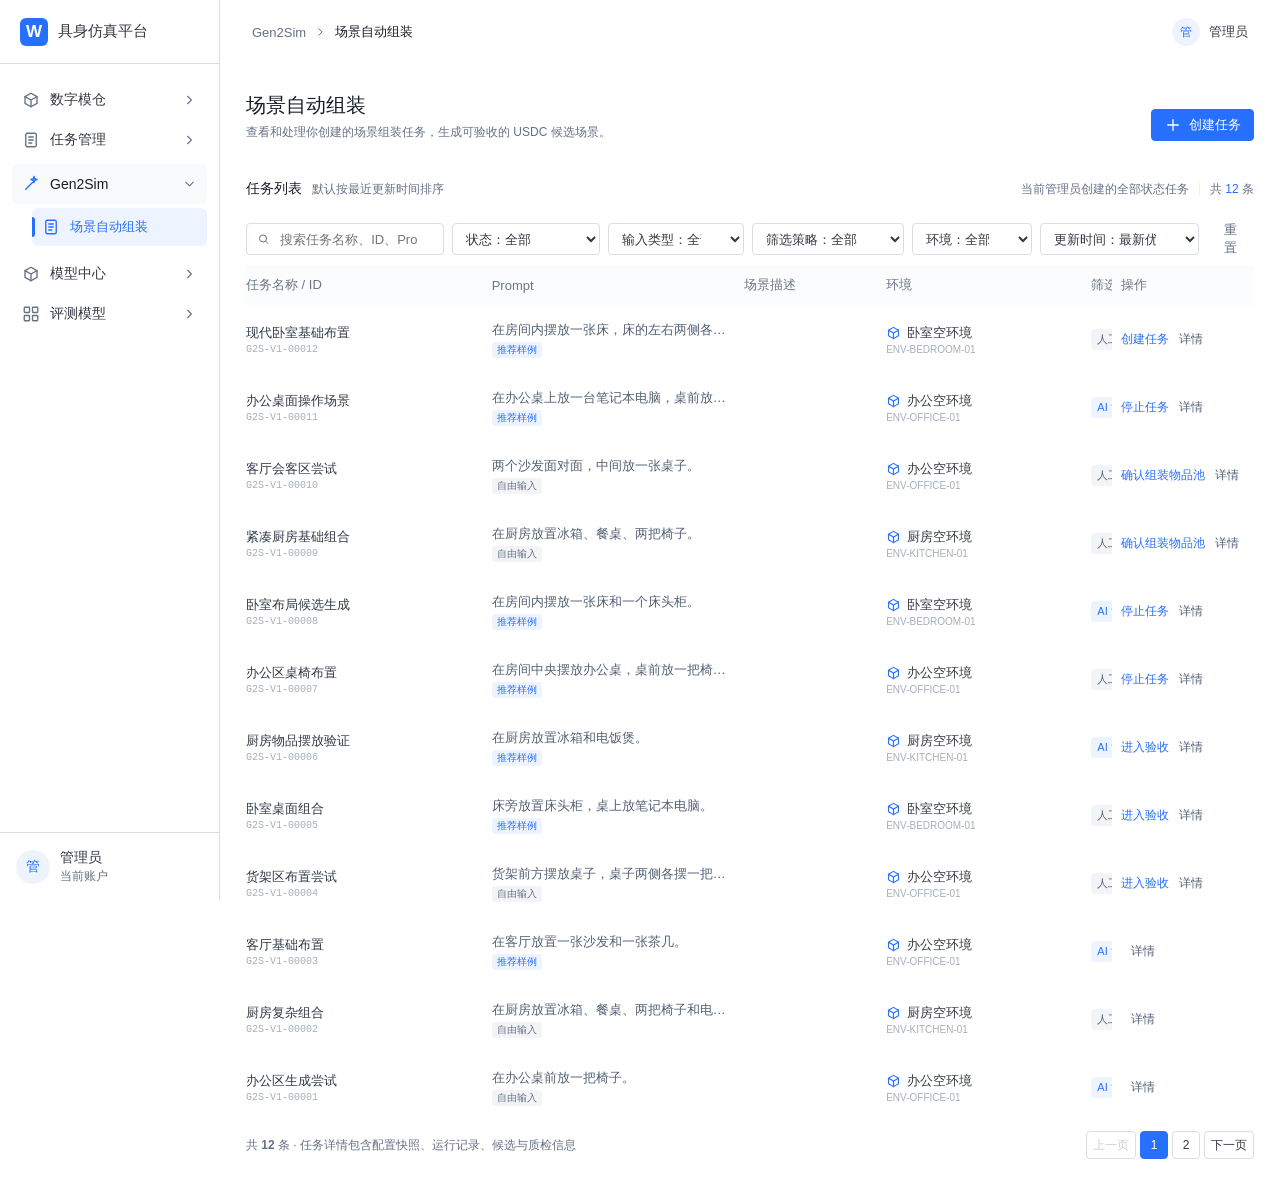
==== commit 0f0821a4: "Add files via upload" ====
--- a/gen2sim-scene-task-list-v1/index.html
+++ b/gen2sim-scene-task-list-v1/index.html
@@ -96,7 +96,7 @@
 .asset-pool-page{overflow:hidden}.asset-pool-page .asset-workbench,.asset-pool-page .asset-pool-footer{background:#fff}.asset-pool-page .asset-workbench{overflow:hidden}.process-badge{display:inline-flex;align-items:center;padding:3px 6px;border-radius:4px;background:#f2f4f7;color:#536174;font-size:11px;white-space:nowrap}.process-badge.ai{background:#eef4ff;color:var(--blue)}
 .asset-pool-page{isolation:isolate}.asset-pool-page:before{position:absolute;z-index:0;width:min(1400px,calc(100vw - 48px));height:min(820px,calc(100vh - 48px));border-radius:10px;background:#fff;box-shadow:0 28px 70px rgba(15,23,42,.24);content:""}.asset-pool-page>*{position:relative;z-index:1}
 .asset-pool-page{align-content:start}
-.task-panel tbody tr{cursor:default}.task-panel .table-wrap{overflow:auto!important}.task-panel table{min-width:1480px!important}.task-panel th:nth-child(9),.task-panel td:nth-child(9){position:sticky;right:0;z-index:5;background:#fff;box-shadow:-8px 0 12px rgba(15,23,42,.12)}.task-panel tbody tr:hover td:nth-child(9){background:#f0f5ff}.task-panel th:nth-child(9){z-index:6;background:#fbfcfd}.task-action-group{display:flex;align-items:center;gap:10px;white-space:nowrap}.task-panel .action-link,.task-panel .detail-link{padding:0;border:0;background:transparent;color:var(--blue);font-size:12px;font-weight:500;white-space:nowrap}.task-panel .detail-link{color:#536174}.task-panel .detail-link:hover,.task-panel .action-link:hover{text-decoration:underline}#cloneTask{display:none}.detail-env{display:flex!important;align-items:center;gap:10px}.detail-env-art{width:52px;height:40px;border:1px solid #cdddf5;border-radius:5px;background:linear-gradient(145deg,#f4f8ff 0 45%,#ddeafa 46% 100%);position:relative;overflow:hidden}.detail-env-art:before{position:absolute;left:9px;bottom:8px;width:27px;height:12px;border:2px solid #7fa5dd;border-bottom-width:5px;border-radius:3px;content:""}.detail-env-art:after{position:absolute;right:8px;top:8px;width:10px;height:17px;border:2px solid #a2bce3;border-radius:2px;content:""}.confirm-dialog{width:min(420px,calc(100vw - 48px))}.confirm-dialog .modal-body{padding:22px 28px;color:#536174;font-size:13px;line-height:1.7}.confirm-task-name{display:block;margin-top:8px;color:#313a46;font-weight:600}
+.task-panel tbody tr{cursor:default}.task-panel .table-wrap{overflow:auto!important}.task-panel table{min-width:1600px!important}.task-panel th:nth-child(10),.task-panel td:nth-child(10){position:sticky;right:0;z-index:5;background:#fff;box-shadow:-8px 0 12px rgba(15,23,42,.12)}.task-panel tbody tr:hover td:nth-child(10){background:#f0f5ff}.task-panel th:nth-child(10){z-index:6;background:#fbfcfd}.scene-description{display:block;overflow:hidden;color:#667085;font-size:12px;text-overflow:ellipsis;white-space:nowrap}.task-action-group{display:flex;align-items:center;gap:10px;white-space:nowrap}.task-panel .action-link,.task-panel .detail-link{padding:0;border:0;background:transparent;color:var(--blue);font-size:12px;font-weight:500;white-space:nowrap}.task-panel .detail-link{color:#536174}.task-panel .detail-link:hover,.task-panel .action-link:hover{text-decoration:underline}#cloneTask{display:none}.detail-env{display:flex!important;align-items:center;gap:10px}.detail-env-art{width:52px;height:40px;border:1px solid #cdddf5;border-radius:5px;background:linear-gradient(145deg,#f4f8ff 0 45%,#ddeafa 46% 100%);position:relative;overflow:hidden}.detail-env-art:before{position:absolute;left:9px;bottom:8px;width:27px;height:12px;border:2px solid #7fa5dd;border-bottom-width:5px;border-radius:3px;content:""}.detail-env-art:after{position:absolute;right:8px;top:8px;width:10px;height:17px;border:2px solid #a2bce3;border-radius:2px;content:""}.confirm-dialog{width:min(420px,calc(100vw - 48px))}.confirm-dialog .modal-body{padding:22px 28px;color:#536174;font-size:13px;line-height:1.7}.confirm-task-name{display:block;margin-top:8px;color:#313a46;font-weight:600}
 .acceptance-dialog{width:min(1040px,calc(100vw - 48px))}.acceptance-body{display:grid;grid-template-columns:260px minmax(0,1fr);min-height:440px}.candidate-list{padding:16px;border-right:1px solid #edf0f3;background:#fcfdff}.candidate-list h3{margin:0 0 12px;font-size:14px}.candidate-row{width:100%;margin:0 0 8px;padding:10px;border:1px solid #dfe5ed;border-radius:7px;background:#fff;text-align:left}.candidate-row.active{border-color:var(--blue);background:#f7faff}.candidate-row strong,.candidate-row span{display:block}.candidate-row strong{color:#313a46;font-size:13px;font-weight:500}.candidate-row span{margin-top:4px;color:#667085;font-size:11px}.candidate-review{padding:20px}.candidate-review-head{display:flex;align-items:center;justify-content:space-between;margin-bottom:14px}.candidate-review-head h3{margin:0;font-size:15px}.review-preview{display:grid;place-items:center;height:208px;border:1px solid #dce5f3;border-radius:8px;background:linear-gradient(145deg,#f4f8ff,#e7effb);color:#7a99c7;font-size:13px}.review-summary{display:grid;grid-template-columns:repeat(3,1fr);gap:8px;margin:12px 0}.review-summary div{padding:9px;border:1px solid #edf0f3;border-radius:6px}.review-summary span,.review-summary strong{display:block}.review-summary span{color:#667085;font-size:11px}.review-summary strong{margin-top:4px;color:#313a46;font-size:12px;font-weight:500}.review-actions{display:flex;gap:8px;margin-top:12px}.review-actions .ghost-btn{flex:1}.review-actions .primary-btn{flex:1;background:#16803a;border-color:#16803a}.review-actions .primary-btn:hover{background:#126b30}@media(max-width:760px){.acceptance-body{grid-template-columns:1fr}.candidate-list{border-right:0;border-bottom:1px solid #edf0f3}.asset-pool-page{padding:14px}.asset-pool-page>*{width:calc(100vw - 28px)}}
 @media (max-width:760px){#createModal .composer-tools{flex-wrap:wrap}#createModal .composer-env{max-width:100%;width:auto}}
 .acceptance-dialog{width:min(1280px,calc(100vw - 48px))!important}.acceptance-card-flow{max-height:calc(100vh - 220px);overflow:auto;background:#f8fafc}.acceptance-task-context{display:flex;align-items:center;justify-content:space-between;gap:16px;padding:16px 22px;border-bottom:1px solid #e6ebf2;background:#fff}.acceptance-task-context h3{margin:0;color:#313a46;font-size:15px}.acceptance-task-context p{margin:5px 0 0;color:#667085;font-size:12px}.acceptance-counts{display:flex;gap:12px;color:#667085;font-size:12px;white-space:nowrap}.acceptance-counts b{color:#313a46}.acceptance-filters{display:flex;gap:8px;padding:12px 22px;border-bottom:1px solid #e6ebf2;background:#fff}.acceptance-filter{height:30px;padding:0 11px;border:1px solid #dce3ec;border-radius:5px;background:#fff;color:#536174;font-size:12px}.acceptance-filter.active{border-color:#9bbdff;background:#eef4ff;color:#276fff}.acceptance-cards{display:grid;gap:14px;padding:16px 22px 22px}.candidate-card{overflow:hidden;border:1px solid #dfe5ed;border-radius:9px;background:#fff}.candidate-card-head{display:flex;align-items:center;justify-content:space-between;gap:16px;padding:15px 16px;border-bottom:1px solid #edf0f3}.candidate-card-head h3{margin:0;color:#313a46;font-size:16px}.candidate-card-meta{margin-top:5px;color:#667085;font-size:12px}.candidate-card-body{padding:16px}.candidate-views-label{margin-bottom:10px;color:#475467;font-size:13px;font-weight:600}.candidate-views{display:grid;grid-template-columns:repeat(5,1fr);gap:10px}.candidate-view{min-width:0}.view-thumb{position:relative;display:grid;place-items:center;height:118px;overflow:hidden;border-radius:6px;background:linear-gradient(145deg,#d5c8b7,#7e6b5d 48%,#c8d9e1 49%,#8296a3);color:#fff;font-size:11px}.view-thumb:before{position:absolute;width:42%;height:38%;border-radius:3px;background:rgba(103,73,51,.76);box-shadow:45px 28px 0 -6px rgba(38,83,98,.86);content:""}.view-thumb span{position:relative;z-index:1;align-self:end;justify-self:end;margin:7px;padding:3px 5px;border-radius:3px;background:rgba(25,31,40,.72)}.candidate-view select{width:100%;height:28px;margin-top:6px;padding:0 7px;border:1px solid #dce3ec;border-radius:4px;background:#fff;color:#536174;font-size:11px}.candidate-card-actions{display:flex;gap:8px;margin-top:12px}.candidate-card-actions button{height:30px;padding:0 12px;border:1px solid #dce3ec;border-radius:4px;background:#fff;color:#475467;font-size:12px}.candidate-card-actions button:hover{border-color:#9bbdff;color:#276fff}.candidate-inspection{display:grid;grid-template-columns:1.45fr .9fr;gap:18px;margin-top:16px;padding-top:16px;border-top:1px solid #edf0f3}.quality-grid{display:grid;grid-template-columns:repeat(3,1fr);gap:9px}.quality-item{display:flex;justify-content:space-between;gap:8px;padding:8px 10px;border-radius:5px;background:#f8fafc;color:#667085;font-size:12px}.quality-item b{font-weight:600}.quality-item.pass b{color:#16803a}.quality-item.risk b{color:#c0442c}.manual-review{padding-left:18px;border-left:1px solid #edf0f3}.manual-review h4{margin:0 0 9px;color:#313a46;font-size:13px}.reason-list{display:grid;grid-template-columns:repeat(2,1fr);gap:8px;color:#536174;font-size:12px}.reason-list label{display:flex;align-items:center;gap:6px}.review-note{width:100%;min-height:56px;box-sizing:border-box;margin-top:10px;padding:8px;border:1px solid #dce3ec;border-radius:5px;resize:vertical;color:#475467;font-size:12px}.review-decision{display:flex;justify-content:flex-end;gap:8px;margin-top:11px}.review-decision button{height:31px;padding:0 13px;border:1px solid #dce3ec;border-radius:4px;background:#fff;color:#475467;font-size:12px}.review-decision .available{border-color:#16803a;background:#16803a;color:#fff}.candidate-card.failed .candidate-card-body{display:grid;place-items:center;min-height:170px;background:#fffafb;color:#8b4a3b;text-align:center}.candidate-card.failed .failure-detail{max-width:540px}.candidate-card.failed h4{margin:0 0 6px;color:#c0442c;font-size:15px}.candidate-card.failed p{margin:0;color:#667085;font-size:12px;line-height:1.7}@media(max-width:900px){.candidate-views{grid-template-columns:repeat(3,1fr)}.candidate-inspection{grid-template-columns:1fr}.manual-review{padding-left:0;border-left:0;border-top:1px solid #edf0f3;padding-top:14px}}@media(max-width:620px){.acceptance-task-context{display:block}.acceptance-counts{margin-top:8px;flex-wrap:wrap}.candidate-views{grid-template-columns:repeat(2,1fr)}.quality-grid{grid-template-columns:1fr}.reason-list{grid-template-columns:1fr}}
@@ -104,21 +104,31 @@
 <style>
 /* Asset confirmation keeps the task context visible without increasing the modal envelope. */
 .asset-pool-context{display:grid;grid-template-columns:auto auto minmax(180px,1fr) auto;gap:5px 16px;padding-top:7px!important;padding-bottom:7px!important;min-height:42px;align-items:center}.asset-prompt-context{grid-column:1 / 4;display:block;overflow:hidden;color:#667085;font-size:11px;line-height:16px;text-overflow:ellipsis;white-space:nowrap}.asset-prompt-context b{margin-right:5px;color:#475467;font-weight:500}.asset-flow{grid-column:4;grid-row:1 / 3;align-self:center}.asset-workbench{height:min(588px,calc(100vh - 278px))!important}.asset-filter{padding:14px!important}.asset-filter-title{margin-bottom:10px!important}.filter-field{gap:5px;padding:9px 0!important}.asset-results{padding:14px 18px!important}.asset-results-header{margin-bottom:10px!important}.intent-readonly{gap:8px!important;padding:8px 0 10px!important}.intent-readonly div{padding:8px 9px!important}.intent-readonly span{margin-bottom:2px!important}.intent-readonly strong{line-height:1.35!important}.asset-result{padding:9px 5px!important}.asset-pool-summary{padding:14px!important}.asset-pool-head{margin-bottom:8px!important}.asset-pool-group{padding:9px 0!important}.asset-pool-item{padding:4px 0!important}.asset-capacity{margin-top:9px!important;padding:8px!important}@media(max-width:900px){.asset-pool-context{display:flex;min-height:auto}.asset-prompt-context{width:100%;order:4}.asset-flow{display:none}}
+</style>
+<style>
+/* Confirmed interaction refinements. */
+.asset-pool-top p{display:none}.asset-pool-top h1{display:flex;align-items:center;gap:9px}.asset-pool-task-name{color:#475467;font-size:16px;font-weight:500}.asset-pool-page .asset-filter{display:none}.asset-pool-page .asset-workbench{grid-template-columns:minmax(0,1fr) 290px}.asset-pool-page .asset-results{padding-left:24px}.acceptance-card-flow .candidate-card-actions [data-large]{display:none}.acceptance-card-flow .view-thumb{cursor:zoom-in}.acceptance-card-flow .view-thumb:hover{filter:brightness(1.04)}.acceptance-card-flow .candidate-card-actions{gap:9px}.acceptance-card-flow .candidate-card-actions [data-roam],.acceptance-card-flow .candidate-card-actions [data-edit-scene]{border-color:#dce3ec;background:#fff;color:#475467}.image-lightbox{position:fixed;inset:0;z-index:100;display:grid;place-items:center;padding:28px;background:rgba(15,23,42,.66)}.image-lightbox.hidden,.scene-editor-modal.hidden,.context-picker.hidden{display:none}.lightbox-frame{width:min(900px,calc(100vw - 56px));padding:14px;border-radius:9px;background:#fff;box-shadow:0 28px 70px rgba(15,23,42,.34)}.lightbox-frame header{display:flex;justify-content:space-between;align-items:center;margin-bottom:10px;color:#313a46;font-size:14px}.lightbox-art{height:min(560px,65vh);border-radius:6px;background:linear-gradient(145deg,#d5c8b7,#7e6b5d 48%,#c8d9e1 49%,#8296a3);position:relative}.lightbox-art:before{position:absolute;top:34%;left:30%;width:32%;height:25%;border-radius:5px;background:rgba(103,73,51,.76);box-shadow:150px 82px 0 -14px rgba(38,83,98,.86);content:""}.scene-editor-modal,.context-picker{position:fixed;inset:0;z-index:95;display:grid;place-items:center;padding:24px;background:rgba(15,23,42,.44)}.editor-frame,.context-picker-frame{width:min(1120px,calc(100vw - 48px));max-height:calc(100vh - 48px);overflow:hidden;border-radius:10px;background:#fff;box-shadow:0 28px 70px rgba(15,23,42,.26)}.editor-frame header,.context-picker-frame header{display:flex;align-items:center;justify-content:space-between;padding:18px 22px;border-bottom:1px solid #e6ebf2}.editor-frame h2,.context-picker-frame h2{margin:0;font-size:18px}.editor-main{display:grid;grid-template-columns:minmax(0,1fr) 260px;min-height:480px}.editor-canvas{display:grid;place-items:center;background:linear-gradient(145deg,#eaf1fb,#c7d7eb);color:#587ba9;font-size:14px}.editor-panel{padding:18px;border-left:1px solid #e6ebf2}.editor-panel h3{margin:0 0 12px;font-size:14px}.editor-panel p{color:#667085;font-size:12px;line-height:1.7}.context-tabs{display:flex;gap:24px;padding:0 22px;border-bottom:1px solid #e6ebf2}.context-tabs button{height:42px;border:0;border-bottom:2px solid transparent;background:#fff;color:#667085;font-size:13px}.context-tabs button.active{border-color:var(--blue);color:var(--blue);font-weight:600}.context-picker-body{padding:16px 22px;overflow:auto;max-height:calc(100vh - 190px)}.context-picker table{width:100%;border-collapse:collapse;font-size:12px}.context-picker th,.context-picker td{height:48px;padding:8px 10px;border:1px solid #e7ebf0;text-align:left}.context-picker th{background:#fafbfd;color:#536174;font-weight:500}.context-thumb{width:66px;height:36px;border-radius:4px;background:linear-gradient(145deg,#d5c8b7,#7e6b5d 48%,#c8d9e1 49%,#8296a3)}.context-picker footer{display:flex;justify-content:flex-end;gap:8px;padding:14px 22px;border-top:1px solid #e6ebf2}.detail-scene-list{display:grid;gap:12px}.detail-scene-row{display:flex;align-items:center;justify-content:space-between;padding:13px 14px;border:1px solid #e3e8ef;border-radius:7px;background:#fff}.detail-scene-row strong,.detail-scene-row span{display:block}.detail-scene-row span{margin-top:4px;color:#667085;font-size:12px}.detail-scene-preview{display:flex;gap:6px}.detail-scene-preview i{display:block;width:48px;height:32px;border-radius:3px;background:linear-gradient(145deg,#d5c8b7,#7e6b5d 48%,#c8d9e1 49%,#8296a3)}
+.task-panel .table-wrap{position:relative!important;overflow-x:auto!important;overflow-y:visible!important;isolation:isolate}.task-panel table{width:1720px!important;min-width:1720px!important;table-layout:fixed}.task-panel th:nth-child(10),.task-panel td:nth-child(10){width:142px!important;min-width:142px!important;position:sticky!important;right:0!important;z-index:12!important;box-shadow:-10px 0 14px rgba(15,23,42,.14)!important}.task-panel th:nth-child(10){z-index:13!important}@media(max-width:1100px){.task-panel th:nth-child(2),.task-panel td:nth-child(2),.task-panel th:nth-child(6),.task-panel td:nth-child(6){display:table-cell!important}}.candidate-card[data-decision-locked="true"] .reason-list,.candidate-card[data-decision-locked="true"] .review-note{opacity:.58}.candidate-card[data-decision-locked="true"] .review-decision{display:none}.review-lock-note{margin:11px 0 0;padding:9px 10px;border:1px solid #dce5f3;border-radius:5px;background:#f7faff;color:#536174;font-size:12px;line-height:1.5}.review-lock-note b{color:#313a46;font-weight:600}
+</style>
+<style>
+/* Task detail: one concise task brief followed by the real workflow state. */
+.task-detail-dialog{width:min(1180px,calc(100vw - 48px));height:min(840px,calc(100vh - 48px));overflow:hidden}.task-detail-tab-panel{overflow:auto;padding:22px 0 8px}.detail-flow-overview{display:grid;gap:18px}.detail-brief{display:grid;grid-template-columns:minmax(0,1.45fr) minmax(220px,.8fr);gap:14px}.detail-brief-card,.detail-current-card,.detail-workflow{border:1px solid #e2e8f0;border-radius:8px;background:#fff}.detail-brief-card{padding:15px 16px}.detail-brief-card span,.detail-current-card span{display:block;color:#7b8799;font-size:12px}.detail-brief-card p{margin:7px 0 0;color:#313a46;font-size:14px;line-height:1.65;word-break:break-word}.detail-brief-card .detail-description{padding-top:12px;margin-top:12px;border-top:1px solid #edf0f3}.detail-current-card{padding:15px 16px;background:#fafcff}.detail-current-card strong{display:block;margin-top:7px;color:#313a46;font-size:16px}.detail-current-card p{margin:6px 0 0;color:#667085;font-size:12px;line-height:1.55}.detail-workflow{padding:18px 18px 8px}.detail-workflow-header{display:flex;align-items:center;justify-content:space-between;gap:12px;margin-bottom:12px}.detail-workflow-header h3{margin:0;color:#202939;font-size:17px}.detail-workflow-header span{color:#667085;font-size:12px}.workflow-list{margin:0;padding:0;list-style:none}.workflow-step{position:relative;display:grid;grid-template-columns:28px minmax(0,1fr);gap:12px;min-height:76px}.workflow-step:not(:last-child):after{position:absolute;top:25px;bottom:0;left:12px;width:1px;background:#dce3ec;content:""}.workflow-dot{z-index:1;display:grid;place-items:center;width:25px;height:25px;border:1px solid #c7d0dd;border-radius:50%;background:#fff;color:#98a2b3;font-size:12px}.workflow-step.done .workflow-dot{border-color:#16803a;background:#16803a;color:#fff}.workflow-step.active .workflow-dot{border:3px solid #2f75ff;background:#fff;color:#2f75ff;box-shadow:0 0 0 4px #edf4ff}.workflow-step.failed .workflow-dot{border-color:#d84a36;background:#fff3f0;color:#d84a36}.workflow-step.stopped .workflow-dot{border-color:#98a2b3;background:#f2f4f7;color:#667085}.workflow-copy{padding:1px 0 17px}.workflow-copy h4{margin:0;color:#202939;font-size:15px;font-weight:600}.workflow-copy p{margin:5px 0 0;color:#667085;font-size:13px;line-height:1.55}.workflow-copy small{display:block;margin-top:5px;color:#98a2b3;font-size:11px}.workflow-step.pending .workflow-copy h4,.workflow-step.pending .workflow-copy p{color:#98a2b3}.detail-scenes-empty{padding:30px 0;color:#98a2b3;font-size:13px;text-align:center}@media(max-width:760px){.detail-brief{grid-template-columns:1fr}.task-detail-dialog{width:calc(100vw - 24px);height:calc(100vh - 24px)}.task-detail-summary{grid-template-columns:repeat(2,minmax(0,1fr))}.detail-workflow{padding:15px}.workflow-step{min-height:82px}}
+.env-selector-button{display:inline-flex;align-items:center;gap:8px;height:32px;padding:0 10px;border:1px solid #d6e3f7;border-radius:5px;background:#eef4ff;color:#276fff;font-size:12px;font-weight:500}.env-selector-button:hover{border-color:#9fc2ff;background:#e7f0ff}.env-selector-button svg{width:15px;height:15px;stroke:currentColor;fill:none;stroke-width:2;transform:rotate(90deg)}
 </style>
 </head>
 <body>
   <svg class="svg-defs" aria-hidden="true"><symbol id="i-cube" viewBox="0 0 24 24"><path d="m12 3 8 4.5v9L12 21l-8-4.5v-9L12 3Z"/><path d="m4 7.5 8 4.5 8-4.5M12 12v9"/></symbol><symbol id="i-grid" viewBox="0 0 24 24"><rect x="3" y="3" width="7" height="7" rx="1"/><rect x="14" y="3" width="7" height="7" rx="1"/><rect x="3" y="14" width="7" height="7" rx="1"/><rect x="14" y="14" width="7" height="7" rx="1"/></symbol><symbol id="i-task" viewBox="0 0 24 24"><rect x="5" y="3" width="14" height="18" rx="2"/><path d="M9 8h6M9 12h6M9 16h4"/></symbol><symbol id="i-search" viewBox="0 0 24 24"><circle cx="11" cy="11" r="6.5"/><path d="m16 16 4 4"/></symbol><symbol id="i-chevron" viewBox="0 0 24 24"><path d="m9 6 6 6-6 6"/></symbol><symbol id="i-plus" viewBox="0 0 24 24"><path d="M12 5v14M5 12h14"/></symbol><symbol id="i-close" viewBox="0 0 24 24"><path d="m6 6 12 12M18 6 6 18"/></symbol><symbol id="i-wand" viewBox="0 0 24 24"><path d="m5 19 12-12M15 5l1-3 1 3 3 1-3 1-1 3-1-3-3-1 3-1Z"/></symbol></svg>
   <div class="app-shell"><aside class="sidebar"><div class="brand"><span class="brand-mark">W</span><span>具身仿真平台</span></div><nav class="nav"><button class="nav-group"><svg><use href="#i-cube"/></svg><span>数字模仓</span><svg class="chev"><use href="#i-chevron"/></svg></button><button class="nav-group"><svg><use href="#i-task"/></svg><span>任务管理</span><svg class="chev"><use href="#i-chevron"/></svg></button><section class="nav-section open"><button class="nav-group active-group"><svg><use href="#i-wand"/></svg><span>Gen2Sim</span><svg class="chev rotate"><use href="#i-chevron"/></svg></button><div class="subnav"><button class="subnav-item active"><svg><use href="#i-task"/></svg><span>场景自动组装</span></button></div></section><button class="nav-group"><svg><use href="#i-cube"/></svg><span>模型中心</span><svg class="chev"><use href="#i-chevron"/></svg></button><button class="nav-group"><svg><use href="#i-grid"/></svg><span>评测模型</span><svg class="chev"><use href="#i-chevron"/></svg></button></nav><div class="sidebar-foot"><span class="avatar">管</span><div><strong>管理员</strong><small>当前账户</small></div></div></aside>
     <main class="main"><header class="topbar"><div class="breadcrumb"><span>Gen2Sim</span><svg><use href="#i-chevron"/></svg><strong>场景自动组装</strong></div><div class="top-user"><span class="mini-avatar">管</span><span>管理员</span></div></header><div class="page"><section class="page-heading"><div><p class="eyebrow">GEN2SIM · SCENE ASSEMBLY</p><h1>场景自动组装</h1><p class="page-description">查看和处理你创建的场景组装任务，生成可验收的 USDC 候选场景。</p></div><button class="primary-btn" id="createTask"><svg><use href="#i-plus"/></svg>创建任务</button></section>
-      <section class="task-panel"><div class="panel-header"><div><h2>任务列表</h2><span>默认按最近更新时间排序</span></div><div class="summary"><span>当前管理员创建的全部状态任务</span><i></i><span class="blue">共 <b id="taskCount">12</b> 条</span></div></div><div class="filters"><label class="search-box"><svg><use href="#i-search"/></svg><input id="search" type="search" placeholder="搜索任务名称、ID、Prompt、环境"></label><select id="statusFilter"><option value="all">状态：全部</option><option>草稿</option><option>解析中</option><option>待确认资产池</option><option>生成排队中</option><option>生成中</option><option>质检/预览中</option><option>待验收</option><option>部分完成</option><option>已完成</option><option>失败</option><option>已停止</option></select><select id="inputFilter"><option value="all">输入类型：全部</option><option>推荐样例</option><option>自由输入</option></select><select><option>环境：全部</option><option>卧室空环境</option><option>办公空环境</option><option>厨房空环境</option></select><select><option>更新时间：最新优先</option><option>待验收优先</option><option>失败优先</option></select><button class="text-btn" id="reset">重置</button></div><div class="table-wrap"><table><thead><tr><th>任务名称 / ID</th><th>Prompt</th><th>环境</th><th class="process-header">筛选策略</th><th>候选进度</th><th>当前阶段 / 状态</th><th>操作</th><th>质量 / 验收摘要</th><th>更新时间</th></tr></thead><tbody id="rows"></tbody></table></div><footer class="pagination"><span>共 <b id="footCount">12</b> 条 · 任务详情包含配置快照、运行记录、候选与质检信息</span><div><button disabled>上一页</button><button class="current">1</button><button>2</button><button>下一页</button></div></footer></section></div></main></div>
+      <section class="task-panel"><div class="panel-header"><div><h2>任务列表</h2><span>默认按最近更新时间排序</span></div><div class="summary"><span>当前管理员创建的全部状态任务</span><i></i><span class="blue">共 <b id="taskCount">12</b> 条</span></div></div><div class="filters"><label class="search-box"><svg><use href="#i-search"/></svg><input id="search" type="search" placeholder="搜索任务名称、ID、Prompt、环境"></label><select id="statusFilter"><option value="all">状态：全部</option><option>草稿</option><option>解析中</option><option>待确认资产池</option><option>生成排队中</option><option>生成中</option><option>待验收</option><option>已完成</option><option>失败</option><option>已停止</option></select><select id="inputFilter"><option value="all">输入类型：全部</option><option>推荐样例</option><option>自由输入</option></select><select><option>环境：全部</option><option>卧室空环境</option><option>办公空环境</option><option>厨房空环境</option></select><select><option>更新时间：最新优先</option><option>待验收优先</option><option>失败优先</option></select><button class="text-btn" id="reset">重置</button></div><div class="table-wrap"><table><thead><tr><th>任务名称 / ID</th><th>Prompt</th><th>环境</th><th class="process-header">筛选策略</th><th>候选进度</th><th>当前阶段 / 状态</th><th>操作</th><th>质量 / 验收摘要</th><th>更新时间</th></tr></thead><tbody id="rows"></tbody></table></div><footer class="pagination"><span>共 <b id="footCount">12</b> 条 · 任务详情包含配置快照、运行记录、候选与质检信息</span><div><button disabled>上一页</button><button class="current">1</button><button>2</button><button>下一页</button></div></footer></section></div></main></div>
   <section class="modal-overlay hidden" id="createModal" role="dialog" aria-modal="true" aria-labelledby="createModalTitle"><div class="modal"><header class="modal-head"><div><h2 id="createModalTitle">创建场景组装任务</h2></div><button class="icon-btn" id="closeCreate" aria-label="关闭"><svg><use href="#i-close"/></svg></button></header><div class="modal-body">
     <section class="basic-fields"><div class="field-grid"><label class="field"><span>任务名称</span><input id="modalTaskName" maxlength="50" placeholder="可选：为任务命名"></label><label class="field"><span>场景描述</span><input placeholder="可选：用途、验收重点或备注"></label></div></section>
-    <section class="form-section composer-section"><div class="composer-recommend"><span>为你推荐</span><button type="button" class="composer-chip prompt-template is-verified" data-success-tier="verified" title="实验场景 1：成功" data-prompt="在客厅里放一张办公沙发和一张桌子，沙发旁边再配一把椅子，桌子上放一台笔记本电脑。" data-env="客厅空环境"><i class="chip-icon">🛋️</i>客厅会客区</button><button type="button" class="composer-chip prompt-template is-verified" data-success-tier="verified" title="实验场景 2：成功" data-prompt="在衣帽间里放一个货架和一把椅子，并在货架旁边摆一张办公桌。" data-env="衣帽间空环境"><i class="chip-icon">🧥</i>衣帽间布置</button><button type="button" class="composer-chip prompt-template is-verified" data-success-tier="verified" title="实验场景 11：成功" data-prompt="在房间内摆放一张床，床的左右两侧各摆放一个床头柜，两个床头柜与床保持对称。" data-env="卧室空环境"><i class="chip-icon">🛏️</i>卧室对称布置</button><button type="button" class="composer-chip prompt-template is-verified" data-success-tier="verified" title="实验场景 4：成功" data-prompt="在厨房里放一张桌子和两把吧台椅，桌子上再放一个电饭煲。" data-env="厨房空环境"><i class="chip-icon">🍳</i>厨房桌椅组合</button><button type="button" class="composer-chip prompt-template is-verified" data-success-tier="80" title="实验场景 7：失败，但实现度为 80%" data-prompt="请在房间摆放一张桌子，桌子两侧各摆放两张椅子，总共摆放四张椅子，所有椅子都朝向桌子，桌子上放一台笔记本电脑。" data-env="办公空环境"><i class="chip-icon">🪑</i>四椅桌面组合</button></div><div class="scene-composer"><textarea id="modalPrompt" placeholder="描述你希望组装的场景…&#10;例如：在客厅中放 1 张沙发、1 张桌子和 1 把椅子，椅子放在沙发旁边，笔记本电脑放在桌上。"></textarea><div class="composer-tools"><select class="env-context" id="modalEnvSelect" aria-label="选择环境"><option value="卧室空环境">卧室空环境</option><option value="客厅空环境">客厅空环境</option><option value="衣帽间空环境">衣帽间空环境</option><option value="办公空环境">办公空环境</option><option value="厨房空环境">厨房空环境</option></select><button type="button" class="composer-tool" id="imageUploadAction">上传参考图</button><button type="button" class="composer-tool" id="docUploadAction">导入提示词</button><input id="imageInput" type="file" accept="image/jpeg,image/png,image/webp" multiple hidden><input id="documentInput" type="file" accept=".txt,.md,.docx,text/plain,text/markdown,application/vnd.openxmlformats-officedocument.wordprocessingml.document" hidden></div></div><div class="attachment-list" id="attachmentList"></div><div class="prompt-validation" id="promptValidation" role="status" aria-live="polite"></div></section>
-    <section class="strategy-direct"><div class="strategy-grid"><label class="field quantity"><span>候选数量</span><div class="stepper"><button type="button" id="modalMinus">−</button><input id="modalQuantity" value="3" readonly><button type="button" id="modalPlus">＋</button><em>个候选场景</em></div></label><label class="field"><span>场景生成模型 <span class="dev-badge">开发中</span></span><button class="ghost-btn dev-only" type="button" data-dev="模型选择" style="justify-content:space-between">WWQW · v1.8 <svg><use href="#i-chevron"/></svg></button></label></div><div class="process-modes"><button type="button" class="mode-card active" data-process="manual"><span class="radio"></span><div><strong>人工筛选 + AI 组合</strong><p>由你确认资产池后生成。</p></div></button><button type="button" class="mode-card" data-process="auto"><span class="radio"></span><div><strong>AI 筛选 + 直接组合</strong><p>系统预选资产池，由你确认后生成。</p></div></button></div><div class="strategy-note"><span id="strategyNote">默认人工筛选 + AI 组合。</span></div></section>
+    <section class="form-section composer-section"><div class="composer-recommend"><span>为你推荐</span><button type="button" class="composer-chip prompt-template is-verified" data-success-tier="verified" title="实验场景 1：成功" data-prompt="在客厅里放一张办公沙发和一张桌子，沙发旁边再配一把椅子，桌子上放一台笔记本电脑。" data-env="客厅空环境"><i class="chip-icon">🛋️</i>客厅会客区</button><button type="button" class="composer-chip prompt-template is-verified" data-success-tier="verified" title="实验场景 2：成功" data-prompt="在衣帽间里放一个货架和一把椅子，并在货架旁边摆一张办公桌。" data-env="衣帽间空环境"><i class="chip-icon">🧥</i>衣帽间布置</button><button type="button" class="composer-chip prompt-template is-verified" data-success-tier="verified" title="实验场景 11：成功" data-prompt="在房间内摆放一张床，床的左右两侧各摆放一个床头柜，两个床头柜与床保持对称。" data-env="卧室空环境"><i class="chip-icon">🛏️</i>卧室对称布置</button><button type="button" class="composer-chip prompt-template is-verified" data-success-tier="verified" title="实验场景 4：成功" data-prompt="在厨房里放一张桌子和两把吧台椅，桌子上再放一个电饭煲。" data-env="厨房空环境"><i class="chip-icon">🍳</i>厨房桌椅组合</button><button type="button" class="composer-chip prompt-template is-verified" data-success-tier="80" title="实验场景 7：失败，但实现度为 80%" data-prompt="请在房间摆放一张桌子，桌子两侧各摆放两张椅子，总共摆放四张椅子，所有椅子都朝向桌子，桌子上放一台笔记本电脑。" data-env="办公空环境"><i class="chip-icon">🪑</i>四椅桌面组合</button></div><div class="scene-composer"><textarea id="modalPrompt" placeholder="描述你希望组装的场景…&#10;例如：在客厅中放 1 张沙发、1 张桌子和 1 把椅子，椅子放在沙发旁边，笔记本电脑放在桌上。"></textarea><div class="composer-tools"><select id="modalEnvSelect" aria-label="选择环境" hidden><option value="卧室空环境">卧室空环境</option><option value="客厅空环境">客厅空环境</option><option value="衣帽间空环境">衣帽间空环境</option><option value="办公空环境">办公空环境</option><option value="厨房空环境">厨房空环境</option></select><button type="button" class="env-selector-button" id="envSelectorButton" aria-haspopup="dialog"><span id="envSelectorLabel">卧室空环境</span><svg><use href="#i-chevron"/></svg></button><button type="button" class="composer-tool" id="imageUploadAction">上传参考图</button><button type="button" class="composer-tool" id="docUploadAction">导入提示词</button><input id="imageInput" type="file" accept="image/jpeg,image/png,image/webp" multiple hidden><input id="documentInput" type="file" accept=".txt,.md,.docx,text/plain,text/markdown,application/vnd.openxmlformats-officedocument.wordprocessingml.document" hidden></div></div><div class="attachment-list" id="attachmentList"></div><div class="prompt-validation" id="promptValidation" role="status" aria-live="polite"></div></section>
+    <section class="strategy-direct"><div class="strategy-grid"><label class="field quantity"><span>候选数量</span><div class="stepper"><button type="button" id="modalMinus">−</button><input id="modalQuantity" type="number" min="1" inputmode="numeric" value="3"><button type="button" id="modalPlus">＋</button><em>个候选场景</em></div></label><label class="field"><span>场景生成模型 <span class="dev-badge">开发中</span></span><button class="ghost-btn dev-only" type="button" data-dev="模型选择" style="justify-content:space-between">WWQW · v1.8 <svg><use href="#i-chevron"/></svg></button></label></div><div class="process-modes"><button type="button" class="mode-card active" data-process="manual"><span class="radio"></span><div><strong>人工筛选 + AI 组合</strong><p>由你确认资产池后生成。</p></div></button><button type="button" class="mode-card" data-process="auto"><span class="radio"></span><div><strong>AI 筛选 + 直接组合</strong><p>系统预选资产池，由你确认后生成。</p></div></button></div><div class="strategy-note"><span id="strategyNote">默认人工筛选 + AI 组合。</span></div></section>
   </div><footer class="modal-foot"><div class="task-summary"><span>将创建新任务</span><strong id="modalSummary">候选数量 3 个 · 尚未解析场景需求</strong></div><div><button class="ghost-btn" id="cancelCreate">取消</button><button class="ghost-btn" id="modalSaveDraft">保存草稿</button><button class="primary-btn" id="modalParse"><svg><use href="#i-wand"/></svg>下一步</button></div></footer></div></section>
   <section class="asset-pool-page hidden" id="assetConfirmModal" role="dialog" aria-modal="true" aria-labelledby="assetConfirmTitle"><header class="asset-pool-top"><div><h1 id="assetConfirmTitle">确认组装物品池</h1><p>从已验证资产中确认本次任务可参与组装的物品；确认后将冻结资产筛选结果。</p></div><button class="icon-btn" id="closeAssetConfirm" aria-label="返回任务列表"><svg><use href="#i-close"/></svg></button></header><div class="asset-pool-context"><span>任务：<strong id="assetTaskName">未命名场景任务</strong></span><span>ID：<strong id="assetTaskId">G2S-20260918-00013</strong></span><span>环境：<strong id="confirmEnvironment">卧室空环境 · ENV-BEDROOM-01</strong></span><div class="asset-flow"><span>✓ 创建任务</span><span class="active">2 资产召回与人工筛选</span><span>3 批量生成</span><span>4 验收归档</span></div></div><main class="asset-workbench"><aside class="asset-filter"><div class="asset-filter-title"><h3>筛选条件</h3><button class="text-btn">重置</button></div><label class="filter-field">关键词<input placeholder="搜索名称或资产 ID"></label><div class="filter-field"><span>置信度</span><label class="filter-check"><input type="checkbox">高（≥80%）</label><label class="filter-check"><input type="checkbox">中（50%–79%）</label><label class="filter-check"><input type="checkbox">低（＜50%）</label></div><div class="filter-field"><span>资产状态</span><label class="filter-check"><input type="checkbox">仅看已选</label><label class="filter-check"><input type="checkbox">仅看风险资产</label></div><label class="filter-field">资产分类<select><option>全部已验证类别</option><option>家具</option><option>家电</option><option>收纳</option></select></label></aside><section class="asset-results"><div class="asset-results-header"><div><h3>召回资产</h3><p id="assetResultMeta">正在匹配环境兼容的已验证资产…</p></div><span class="status pending" id="assetMatchStatus">匹配中</span></div><div class="intent-readonly" aria-label="系统对场景需求的理解"><div><span>识别到的对象与数量</span><strong id="confirmObjects">等待解析</strong></div><div><span>关键空间关系</span><strong id="confirmRelations">等待解析</strong></div><div><span>风险提示</span><strong id="confirmRisk">等待解析</strong></div><div><span>解析假设</span><strong id="confirmAssumption">以当前环境为准</strong></div></div><div class="asset-result-list" id="assetCandidateGrid"></div></section><aside class="asset-pool-summary"><div class="asset-pool-head"><h3>组装物品池</h3><span id="assetSelectedCount">已选 0 项</span></div><p style="margin:0 0 12px;color:#667085;font-size:12px;line-height:1.55">必需资产将进入本次场景；候选与排除项不会作为硬约束进入生成。</p><div id="assetPoolGroups"></div><div class="asset-capacity"><span>环境容量预估</span><b id="assetCapacity">等待资产匹配完成</b><span>开始生成前将再次执行空间与碰撞预检查。</span></div></aside></main><footer class="asset-pool-footer"><span class="pool-status" id="assetPoolStatus">正在解析 Prompt 并匹配资产…</span><div><button class="ghost-btn" id="backToPrompt">返回修改 Prompt</button><button class="primary-btn" id="confirmAssetPool" disabled>确认资产池并生成</button></div></footer></section>
   <section class="task-detail-page hidden" id="detail" role="dialog" aria-modal="true"><div class="task-detail-dialog"><header class="task-detail-header"><div><div class="selection-breadcrumb"><button class="text-btn" id="back">场景自动组装</button><span>›</span><span>任务详情</span></div><div class="task-detail-title-row"><h1 id="detailTitle"></h1><span class="status" id="detailStatus"></span></div><p id="detailMeta"></p></div><div class="task-detail-actions"><button class="ghost-btn" id="cloneTask">克隆任务</button><button class="primary-btn" id="detailAction"></button><button class="icon-btn" id="closeDetail" aria-label="关闭"><svg><use href="#i-close"/></svg></button></div></header><section class="task-detail-summary" id="detailSummary"></section><div class="task-detail-tabs"><button class="active">任务概览</button><button>配置快照</button><button>运行记录</button></div><div class="task-detail-tab-panel"><div class="detail-snapshot-grid" id="detailCards"></div><section class="section"><h3>运行时间线</h3><div class="detail-timeline" id="timeline"></div></section><section class="section"><h3>候选与验收</h3><div id="candidate"></div></section></div></div></section><div class="toast" id="toast"></div>
-  <section class="modal-overlay hidden" id="acceptanceModal" role="dialog" aria-modal="true" aria-labelledby="acceptanceTitle"><div class="modal acceptance-dialog"><header class="modal-head"><div><h2 id="acceptanceTitle">验收候选场景</h2><p>查看最小质检结果，在大图或编辑器中完成候选验收。</p></div><button class="icon-btn" id="closeAcceptance" aria-label="关闭"><svg><use href="#i-close"/></svg></button></header><div class="acceptance-body"><aside class="candidate-list"><h3>候选列表</h3><button class="candidate-row active" data-candidate="01"><strong>候选 01</strong><span>质检通过 · 待验收</span></button><button class="candidate-row" data-candidate="02"><strong>候选 02</strong><span>存在风险 · 待验收</span></button><button class="candidate-row" data-candidate="03"><strong>候选 03</strong><span>生成失败 · 查看原因</span></button></aside><section class="candidate-review"><div class="candidate-review-head"><h3 id="reviewTitle">候选 01 · 待验收</h3><span class="status review">待验收</span></div><div class="review-preview" id="reviewPreview">候选预览图 / 编辑器画面</div><div class="review-summary"><div><span>USDC</span><strong>可加载</strong></div><div><span>最小质检</span><strong id="reviewQa">4 项通过</strong></div><div><span>风险</span><strong id="reviewRisk">无阻断风险</strong></div></div><div class="review-actions"><button class="ghost-btn" id="viewLargeImage">查看大图</button><button class="ghost-btn" id="openEditor">在编辑器中查看</button><button class="ghost-btn" id="markUnavailable">标记不可用</button><button class="primary-btn" id="markAvailable">标记可用</button></div></section></div><footer class="modal-foot"><div class="task-summary"><span>候选生成与验收</span><strong>完成全部候选处理后，任务将进入已完成或部分完成。</strong></div><div><button class="ghost-btn" id="closeAcceptanceFooter">稍后验收</button></div></footer></div></section>
+  <section class="modal-overlay hidden" id="acceptanceModal" role="dialog" aria-modal="true" aria-labelledby="acceptanceTitle"><div class="modal acceptance-dialog"><header class="modal-head"><div><h2 id="acceptanceTitle">验收候选场景</h2><p>查看最小质检结果，在大图或编辑器中完成候选验收。</p></div><button class="icon-btn" id="closeAcceptance" aria-label="关闭"><svg><use href="#i-close"/></svg></button></header><div class="acceptance-body"><aside class="candidate-list"><h3>候选列表</h3><button class="candidate-row active" data-candidate="01"><strong>候选 01</strong><span>质检通过 · 待验收</span></button><button class="candidate-row" data-candidate="02"><strong>候选 02</strong><span>存在风险 · 待验收</span></button><button class="candidate-row" data-candidate="03"><strong>候选 03</strong><span>生成失败 · 查看原因</span></button></aside><section class="candidate-review"><div class="candidate-review-head"><h3 id="reviewTitle">候选 01 · 待验收</h3><span class="status review">待验收</span></div><div class="review-preview" id="reviewPreview">候选预览图 / 编辑器画面</div><div class="review-summary"><div><span>USDC</span><strong>可加载</strong></div><div><span>最小质检</span><strong id="reviewQa">4 项通过</strong></div><div><span>风险</span><strong id="reviewRisk">无阻断风险</strong></div></div><div class="review-actions"><button class="ghost-btn" id="viewLargeImage">查看大图</button><button class="ghost-btn" id="openEditor">在编辑器中查看</button><button class="ghost-btn" id="markUnavailable">标记不可用</button><button class="primary-btn" id="markAvailable">标记可用</button></div></section></div><footer class="modal-foot"><div class="task-summary"><span>候选生成与验收</span><strong>完成全部候选处理后，任务将归档为最终结果。</strong></div><div><button class="ghost-btn" id="closeAcceptanceFooter">稍后验收</button></div></footer></div></section>
   <section class="modal-overlay hidden" id="stopConfirmModal" role="dialog" aria-modal="true" aria-labelledby="stopConfirmTitle"><div class="modal confirm-dialog"><header class="modal-head"><div><h2 id="stopConfirmTitle">确认停止任务</h2></div><button class="icon-btn" id="closeStopConfirm" aria-label="关闭"><svg><use href="#i-close"/></svg></button></header><div class="modal-body">停止后将终止未完成的资产筛选、候选生成与质检流程；已生成的候选和运行记录会保留。<strong class="confirm-task-name" id="stopTaskName"></strong></div><footer class="modal-foot"><div></div><div><button class="ghost-btn" id="cancelStop">取消</button><button class="primary-btn" id="confirmStop" style="background:#c0442c;border-color:#c0442c">确认停止</button></div></footer></div></section>
   <script>
     const tasks=[
@@ -128,9 +138,9 @@
       ['紧凑厨房基础组合','G2S-V1-00009','在厨房放置冰箱、餐桌、两把椅子。','自由输入','厨房空环境','ENV-KITCHEN-01','目标 3 个','待确认资产池','等待锁定本次资产实例','必需资产已匹配 3/4','今天 10:15','确认组装物品池','“两把椅子”涉及多实例，继续尝试可用','尚未生成候选'],
       ['卧室布局候选生成','G2S-V1-00008','在房间内摆放一张床和一个床头柜。','推荐样例','卧室空环境','ENV-BEDROOM-01','0 / 3','生成排队中','已确认输入，等待计算资源','等待生成','今天 10:03','停止任务','无风险项','排队中'],
       ['办公区桌椅布置','G2S-V1-00007','在房间中央摆放办公桌，桌前放一把椅子。','推荐样例','办公空环境','ENV-OFFICE-01','1 / 3','生成中','正在求解布局并生成 USDC','已产出 1 个','今天 09:52','停止任务','无风险项','候选 01 已产出 USDC'],
-      ['厨房物品摆放验证','G2S-V1-00006','在厨房放置冰箱和电饭煲。','推荐样例','厨房空环境','ENV-KITCHEN-01','3 / 3','质检/预览中','正在执行最小质检与准备预览','已质检 2 / 3','今天 09:43','停止任务','候选 03 正在检查','候选 01、02 可查看'],
+      ['厨房物品摆放验证','G2S-V1-00006','在厨房放置冰箱和电饭煲。','推荐样例','厨房空环境','ENV-KITCHEN-01','3 / 3','待验收','最小质检已完成，等待人工验收','已质检 2 / 3','今天 09:43','进入验收','候选 03 正在检查','候选 01、02 可查看'],
       ['卧室桌面组合','G2S-V1-00005','床旁放置床头柜，桌上放笔记本电脑。','推荐样例','卧室空环境','ENV-BEDROOM-01','3 / 3','待验收','至少一个候选可查看','待验收 3 · 风险 1','昨天 16:31','进入验收','候选 02：可达性未检测','3 个候选待人工验收'],
-      ['货架区布置尝试','G2S-V1-00004','货架前方摆放桌子，桌子两侧各摆一把椅子。','自由输入','办公空环境','ENV-OFFICE-01','2 / 3','部分完成','存在可验收候选与失败候选','可用 1 · 待验收 1 · 失败 1','昨天 15:46','进入验收','候选 03：空间约束无解','候选 01 可用；候选 02 待验收'],
+      ['货架区布置尝试','G2S-V1-00004','货架前方摆放桌子，桌子两侧各摆一把椅子。','自由输入','办公空环境','ENV-OFFICE-01','2 / 3','待验收','存在待验收候选，等待人工验收','可用 1 · 待验收 1 · 失败 1','昨天 15:46','进入验收','候选 03：空间约束无解','候选 01 可用；候选 02 待验收'],
       ['客厅基础布置','G2S-V1-00003','在客厅放置一张沙发和一张茶几。','推荐样例','办公空环境','ENV-OFFICE-01','3 / 3','已完成','全部候选已完成处理','可用 2 · 不可用 1','09-17 18:20','查看任务详情','无未关闭风险','2 个可用候选'],
       ['厨房复杂组合','G2S-V1-00002','在厨房放置冰箱、餐桌、两把椅子和电饭煲。','自由输入','厨房空环境','ENV-KITCHEN-01','0 / 3','失败','布局求解未产生可验收候选','布局求解无解','09-17 16:06','查看失败原因','多实例与空间约束冲突','无可验收候选'],
       ['办公区生成尝试','G2S-V1-00001','在办公桌前放一把椅子。','自由输入','办公空环境','ENV-OFFICE-01','1 / 3','已停止','用户已停止，已有产物保留','已生成 1 个','09-17 14:22','查看任务详情','无未关闭风险','候选 01 已保留']
@@ -182,7 +192,7 @@
     envSelect.addEventListener('change',updatePromptValidation);
     promptValidation.addEventListener('click',event=>{if(!event.target.closest('[data-use-gentle-prompt]'))return;modalPrompt.value=promptExamples[envSelect.value];modalPrompt.dispatchEvent(new Event('input'));modalPrompt.focus()});
     const summary=()=>document.querySelector('#modalSummary').textContent=`当前筛选策略：${selectedProcess==='manual'?'人工筛选 + AI 组合':'AI 筛选 + 直接组合'} · 场景数量：${modalQty.value} 个`;
-    document.querySelector('#modalMinus').onclick=()=>{modalQty.value=Math.max(1,+modalQty.value-1);summary()};document.querySelector('#modalPlus').onclick=()=>{modalQty.value=Math.min(3,+modalQty.value+1);summary()};
+    document.querySelector('#modalMinus').onclick=()=>{modalQty.value=Math.max(1,+modalQty.value-1);summary()};document.querySelector('#modalPlus').onclick=()=>{modalQty.value=Math.max(1,+modalQty.value+1);summary()};modalQty.addEventListener('change',()=>{modalQty.value=Math.max(1,Number.parseInt(modalQty.value,10)||1);summary()});
     document.querySelectorAll('[data-process]').forEach(b=>b.onclick=()=>{selectedProcess=b.dataset.process;document.querySelectorAll('[data-process]').forEach(x=>x.classList.remove('active'));b.classList.add('active');document.querySelector('#strategyNote').textContent=selectedProcess==='manual'?'人工筛选 + AI 组合：你可在资产池页筛选、替换或排除资产。':'AI 筛选 + 直接组合：系统预选资产池；你确认后直接生成。';summary()});
     document.querySelectorAll('.dev-only').forEach(b=>b.onclick=()=>toast(`${b.dataset.dev||'该能力'}正在开发中，当前 V1 暂不支持`));
     const attach=(file,type)=>{if(!file)return;const sizeLimit=type==='image'?20*1024*1024:10*1024*1024;if(file.size>sizeLimit)return toast(`${type==='image'?'参考图':'提示词文档'}超过大小限制`);const node=document.createElement('span');node.className='attachment-item';node.innerHTML=`${type==='image'?'参考图':'提示词文档'} · ${file.name}<button type="button" aria-label="移除">×</button>`;node.querySelector('button').onclick=()=>node.remove();attachmentList.appendChild(node);toast(`${file.name} 已添加，等待服务端校验与解析`)};
@@ -201,5 +211,59 @@
     const taskTableHeader=document.querySelector('.task-panel thead tr');taskTableHeader.appendChild(taskTableHeader.children[6]);document.querySelectorAll('.task-panel th')[1].textContent='Prompt';
     const processFilter=document.createElement('select');processFilter.id='processFilter';processFilter.innerHTML='<option value="all">筛选策略：全部</option><option value="人工筛选 + AI 组合">人工筛选 + AI 组合</option><option value="AI 筛选 + 直接组合">AI 筛选 + 直接组合</option>';inputFilter.after(processFilter);updatePromptValidation();
     const decorateTaskList=()=>{let visible=0;rows.querySelectorAll('tr[data-id]').forEach(row=>{const task=tasks.find(item=>item.id===row.dataset.id);if(!task)return;const match=processFilter.value==='all'||task.process===processFilter.value;row.style.display=match?'':'none';if(match)visible++});document.querySelector('#taskCount').textContent=visible;document.querySelector('#footCount').textContent=visible};processFilter.onchange=decorateTaskList;[search,statusFilter,inputFilter].forEach(element=>element.addEventListener('input',()=>setTimeout(decorateTaskList)));render();decorateTaskList();
+    /* Final interaction refinements for confirmed screens. */
+    const assetTitleName=document.createElement('span');assetTitleName.className='asset-pool-task-name';document.querySelector('#assetConfirmTitle').append(assetTitleName);new MutationObserver(()=>{if(!assetConfirmModal.classList.contains('hidden'))assetTitleName.textContent=`· ${activeAssetTask.name}`}).observe(assetConfirmModal,{attributes:true,attributeFilter:['class']});
+    const buildOverlayShells=()=>{document.body.insertAdjacentHTML('beforeend','<section class="image-lightbox hidden" id="imageLightbox"><div class="lightbox-frame"><header><strong id="lightboxTitle">场景大图</strong><button class="icon-btn" id="closeLightbox" aria-label="关闭"><svg><use href="#i-close"/></svg></button></header><div class="lightbox-art"></div></div></section><section class="scene-editor-modal hidden" id="sceneEditorModal"><div class="editor-frame"><header><h2 id="sceneEditorTitle">编辑场景</h2><button class="icon-btn" id="closeSceneEditor" aria-label="关闭"><svg><use href="#i-close"/></svg></button></header><div class="editor-main"><div class="editor-canvas">当前候选场景编辑画布</div><aside class="editor-panel"><h3>候选场景</h3><p>在这里继续调整当前候选的资产位置、朝向与关系。原型中仅展示进入编辑场景的入口。</p><button class="primary-btn" id="saveSceneEdit">保存场景修改</button></aside></div></div></section><section class="context-picker hidden" id="contextPicker"><div class="context-picker-frame"><header><h2>选择场景或环境</h2><button class="icon-btn" id="closeContextPicker" aria-label="关闭"><svg><use href="#i-close"/></svg></button></header><div class="context-tabs"><button class="active" data-context-tab="environment">环境</button><button data-context-tab="scene">场景</button></div><div class="context-picker-body" id="contextPickerBody"></div><footer><button class="ghost-btn" id="cancelContextPicker">取消</button><button class="primary-btn" id="confirmContextPicker">确定</button></footer></div></section>')};buildOverlayShells();
+    const imageLightbox=document.querySelector('#imageLightbox'),sceneEditorModal=document.querySelector('#sceneEditorModal'),contextPicker=document.querySelector('#contextPicker');document.querySelector('#closeLightbox').onclick=()=>imageLightbox.classList.add('hidden');document.querySelector('#closeSceneEditor').onclick=()=>sceneEditorModal.classList.add('hidden');document.querySelector('#saveSceneEdit').onclick=()=>{sceneEditorModal.classList.add('hidden');toast('原型演示：当前场景修改已保存')};
+    setTimeout(()=>{const flow=acceptanceModal.querySelector('.acceptance-card-flow');if(!flow)return;const taskName=flow.querySelector('.acceptance-task-context h3').textContent.replace(' · 人工验收','');acceptanceModal.querySelector('#acceptanceTitle').textContent=`验收候选场景 · ${taskName}`;acceptanceModal.querySelector('.modal-head p').remove();flow.querySelectorAll('.candidate-card-actions').forEach(actions=>actions.insertAdjacentHTML('beforeend','<button data-edit-scene>编辑场景</button>'));flow.addEventListener('click',event=>{const view=event.target.closest('.view-thumb'),edit=event.target.closest('[data-edit-scene]'),decision=event.target.closest('[data-decision]');if(view){document.querySelector('#lightboxTitle').textContent=`${view.querySelector('span').textContent} · 场景大图`;imageLightbox.classList.remove('hidden');return}if(edit){document.querySelector('#sceneEditorTitle').textContent=`编辑场景 · ${edit.closest('.candidate-card').querySelector('h3').textContent}`;sceneEditorModal.classList.remove('hidden');return}if(decision){const card=decision.closest('.candidate-card');card.dataset.reviewed='true';setTimeout(()=>{const allReviewed=[...flow.querySelectorAll('.candidate-card:not(.failed)')].every(item=>item.dataset.reviewed==='true');if(allReviewed)document.querySelector('#closeAcceptanceFooter').textContent='关闭'},0)}})},0);
+    const contextRows={environment:[['ENV-BEDROOM-01','卧室空环境','卧室 / 睡眠区','PhysX'],['ENV-LIVING-01','客厅空环境','客厅 / 会客区','PhysX'],['ENV-OFFICE-01','办公空环境','办公 / 桌面区','PhysX'],['ENV-KITCHEN-01','厨房空环境','厨房 / 家电区','PhysX']],scene:[['SCENE-LIVING-001','现代客厅基础布置','推荐场景','PhysX'],['SCENE-BEDROOM-002','卧室对称布置','推荐场景','PhysX'],['SCENE-KITCHEN-003','厨房桌椅组合','推荐场景','PhysX']]};let contextTab='environment',pendingContext=null;const renderContextPicker=()=>{const labels=contextTab==='environment'?['环境 ID','环境名称','所属分类','适用物理引擎']:['场景 ID','场景名称','所属分类','适用物理引擎'];document.querySelector('#contextPickerBody').innerHTML=`<table><thead><tr><th></th>${labels.map(label=>`<th>${label}</th>`).join('')}<th>缩略图</th></tr></thead><tbody>${contextRows[contextTab].map((row,index)=>`<tr><td><input type="radio" name="contextRow" value="${index}" ${index===0?'checked':''}></td><td>${row[0]}</td><td>${row[1]}</td><td>${row[2]}</td><td>${row[3]}</td><td><div class="context-thumb"></div></td></tr>`).join('')}</tbody></table>`;pendingContext=contextRows[contextTab][0]};const openContextPicker=()=>{contextTab='environment';document.querySelectorAll('[data-context-tab]').forEach(button=>button.classList.toggle('active',button.dataset.contextTab==='environment'));renderContextPicker();contextPicker.classList.remove('hidden')};envSelect.addEventListener('mousedown',event=>{event.preventDefault();openContextPicker()});envSelect.addEventListener('click',event=>{event.preventDefault();openContextPicker()});document.querySelectorAll('[data-context-tab]').forEach(button=>button.onclick=()=>{contextTab=button.dataset.contextTab;document.querySelectorAll('[data-context-tab]').forEach(item=>item.classList.toggle('active',item===button));renderContextPicker()});document.querySelector('#contextPickerBody').addEventListener('change',event=>{if(event.target.name==='contextRow')pendingContext=contextRows[contextTab][event.target.value]});const closeContextPicker=()=>contextPicker.classList.add('hidden');['#closeContextPicker','#cancelContextPicker'].forEach(id=>document.querySelector(id).onclick=closeContextPicker);document.querySelector('#confirmContextPicker').onclick=()=>{if(!pendingContext)return;const value=contextTab==='environment'?pendingContext[1]:`场景：${pendingContext[1]}`;if(![...envSelect.options].some(option=>option.value===value))envSelect.add(new Option(value,value));envSelect.value=value;envSelect.dispatchEvent(new Event('change'));closeContextPicker();toast(`已选择${contextTab==='environment'?'环境':'场景'}：${pendingContext[1]}`)};
+    let detailOverviewHtml='';const configureDetailTabs=()=>{const tabs=document.querySelector('.task-detail-tabs'),panel=document.querySelector('.task-detail-tab-panel');if(!tabs||tabs.dataset.configured)return;tabs.dataset.configured='true';const overview=panel.innerHTML;detailOverviewHtml=overview;tabs.innerHTML='<button class="active" data-detail-tab="overview">任务概览</button><button data-detail-tab="scenes">场景列表</button>';tabs.addEventListener('click',event=>{const button=event.target.closest('[data-detail-tab]');if(!button)return;tabs.querySelectorAll('button').forEach(item=>item.classList.toggle('active',item===button));if(button.dataset.detailTab==='overview'){panel.innerHTML=overview;return}panel.innerHTML='<section class="section"><h3>场景列表</h3><div class="detail-scene-list"><article class="detail-scene-row"><div><strong>候选 01</strong><span>USDC 已生成 · 5 个关键视角</span></div><div class="detail-scene-preview"><i></i><i></i><i></i></div></article><article class="detail-scene-row"><div><strong>候选 02</strong><span>USDC 已生成 · 5 个关键视角</span></div><div class="detail-scene-preview"><i></i><i></i><i></i></div></article><article class="detail-scene-row"><div><strong>候选 03</strong><span>未生成可预览场景</span></div></article></div></section>'})};const baseOpenDetail=openDetail;openDetail=id=>{const panel=document.querySelector('.task-detail-tab-panel');if(detailOverviewHtml&&!panel.querySelector('#detailCards'))panel.innerHTML=detailOverviewHtml;baseOpenDetail(id)};new MutationObserver(()=>{if(!document.querySelector('#detail').classList.contains('hidden'))configureDetailTabs()}).observe(document.querySelector('#detail'),{attributes:true,attributeFilter:['class']});
+
+    /* 场景描述：创建/编辑任务的可选业务字段，未填写时列表保持空白。 */
+    const sceneDescriptionInput=document.querySelector('.basic-fields .field:nth-child(2) input');
+    sceneDescriptionInput.id='modalSceneDescription';
+    tasks.forEach(task=>{if(typeof task.description!=='string')task.description=''});
+    const sceneDescriptionHeader=document.createElement('th');
+    sceneDescriptionHeader.className='scene-description-header';
+    sceneDescriptionHeader.textContent='场景描述';
+    taskTableHeader.insertBefore(sceneDescriptionHeader,taskTableHeader.children[2]);
+    const baseRenderWithDescription=render;
+    render=()=>{baseRenderWithDescription();rows.querySelectorAll('tr[data-id]').forEach(row=>{const task=tasks.find(item=>item.id===row.dataset.id);const cell=document.createElement('td');cell.className='scene-description-cell';cell.innerHTML=`<span class="scene-description">${task?.description||''}</span>`;row.insertBefore(cell,row.children[2])});const emptyCell=rows.querySelector('.empty');if(emptyCell)emptyCell.colSpan=10};
+    const syncDescriptionToTask=()=>{const task=tasks.find(item=>item.id===activeAssetTask.id);if(!task)return;task.description=sceneDescriptionInput.value.trim();activeAssetTask.description=task.description;render();decorateTaskList()};
+    document.querySelector('#createTask').addEventListener('click',()=>{sceneDescriptionInput.value=''},true);
+    parseButton.addEventListener('click',()=>setTimeout(syncDescriptionToTask,0),true);
+    document.addEventListener('click',event=>{const action=event.target.closest('[data-action]');const isBackToEdit=event.target.closest('#backToPrompt');if(!action&&!isBackToEdit)return;setTimeout(()=>{const task=tasks.find(item=>item.id===(action?.dataset.action||activeAssetTask.id));sceneDescriptionInput.value=task?.description||activeAssetTask.description||''},0)},true);
+    render();decorateTaskList();
+
+    /* 收敛任务列表状态：质检完成后直接进入待验收，候选混合结果仍在验收阶段处理。 */
+    tasks.forEach(task=>{if(task.status==='质检/预览中'){task.status='待验收';task.stage='最小质检已完成，等待人工验收'}if(task.status==='部分完成'){task.status='待验收';task.stage='存在待验收候选，等待人工验收'}});
+    [...statusFilter.options].forEach(option=>{if(['质检/预览中','部分完成'].includes(option.textContent))option.remove()});
+
+    /* 人工验收结论写入后锁定，避免同一候选被二次改判。 */
+    setTimeout(()=>{const flow=acceptanceModal.querySelector('.acceptance-card-flow');if(!flow)return;const finishReview=card=>{const actionable=[...flow.querySelectorAll('.candidate-card:not(.failed)')];const allLocked=actionable.every(item=>item.dataset.decisionLocked==='true');if(allLocked)document.querySelector('#closeAcceptanceFooter').textContent='关闭'};flow.addEventListener('click',event=>{const decision=event.target.closest('[data-decision]');if(!decision)return;const card=decision.closest('.candidate-card');if(!card)return;event.preventDefault();event.stopImmediatePropagation();if(card.dataset.decisionLocked==='true')return;const available=decision.dataset.decision==='available',status=card.querySelector('.candidate-card-head .status'),title=card.querySelector('.candidate-card-head h3'),manualReview=card.querySelector('.manual-review');card.dataset.decisionLocked='true';card.dataset.reviewed='true';status.textContent=available?'已标记可用':'已标记不可用';status.className=`status ${available?'done':'failed'}`;title.textContent=title.textContent.replace('待验收',available?'已验收 · 可用':'已验收 · 不可用');manualReview.querySelectorAll('input,textarea').forEach(field=>field.disabled=true);manualReview.insertAdjacentHTML('beforeend',`<p class="review-lock-note"><b>验收结论已提交：</b>${available?'可用':'不可用'}，不可重复修改。</p>`);finishReview(card);toast(`候选已标记${available?'可用':'不可用'}，验收结论已锁定`)},true)})
+    render();decorateTaskList();
+
+    /* 任务详情按当前工作流逐节点呈现，避免以静态运行日志替代真实状态。 */
+    const detailTabs=document.querySelector('.task-detail-tabs'),detailPanel=document.querySelector('.task-detail-tab-panel');
+    detailOverviewHtml=detailPanel.innerHTML;
+    detailTabs.dataset.configured='true';
+    detailTabs.innerHTML='<button class="active" data-detail-tab="overview">任务概览</button><button data-detail-tab="scenes">场景列表</button>';
+    let currentDetailTask=null;
+    const workflowIndex=task=>{if(task.status==='草稿')return 0;if(['资产检索中','AI 筛选中'].includes(task.status))return 1;if(['待人工确认资产池','待确认资产池','待处理'].includes(task.status))return 2;if(['生成排队中','生成中'].includes(task.status))return 3;if(task.status==='待验收')return 4;if(task.status==='已完成')return 5;if(task.status==='失败')return /资产|检索/.test(task.stage)?1:3;if(task.status==='已停止')return /检索|资产/.test(task.stage)?1:3;return 0};
+    const workflowSteps=task=>{const automatic=task.process?.startsWith('AI');return[{title:'创建任务',description:'已保存 Prompt、环境与任务配置。'},{title:'解析 Prompt 与资产检索',description:'解析环境、对象、数量和空间关系，并召回已验证资产。'},{title:automatic?'AI 筛选与确认资产池':'确认组装物品池',description:automatic?'系统筛选并确认资产池，确认后直接进入候选生成。':'由用户确认、替换或排除召回资产后继续。'},{title:'候选场景生成',description:'基于已确认资产池执行布局求解并生成 USDC 候选。'},{title:'最小质检、预览与人工验收',description:'完成最小质检、五视角预览和人工验收结论。'},{title:'任务归档',description:'全部候选已处理，保留资产池、质检与验收记录。'}]};
+    const renderDetailOverview=task=>{const activeIndex=workflowIndex(task),isTerminalFailure=['失败','已停止'].includes(task.status),steps=workflowSteps(task);const itemState=index=>{if(task.status==='已完成')return 'done';if(index<activeIndex)return 'done';if(index>activeIndex)return 'pending';if(isTerminalFailure)return task.status==='失败'?'failed':'stopped';return 'active'};const flow=steps.map((step,index)=>{const state=itemState(index),detail=state==='active'?task.stage:state==='done'?'已完成':state==='failed'?`${task.stage} · ${task.qa}`:state==='stopped'?task.stage:'等待上一阶段完成';const meta=state==='active'?`当前阶段 · ${task.time}`:state==='done'?'流程已完成':state==='pending'?'尚未开始':'任务已结束';const symbol=state==='done'?'✓':state==='failed'?'!':state==='stopped'?'—':index+1;return `<li class="workflow-step ${state}"><i class="workflow-dot">${symbol}</i><div class="workflow-copy"><h4>${step.title}</h4><p>${detail||step.description}</p><small>${meta}</small></div></li>`}).join('');detailPanel.innerHTML=`<div class="detail-flow-overview"><div class="detail-brief"><section class="detail-brief-card"><span>完整 Prompt</span><p>${task.input}</p><div class="detail-description"><span>场景描述</span><p>${task.description||'—'}</p></div></section><aside class="detail-current-card"><span>当前阶段 / 状态</span><strong>${task.status}</strong><p>${task.stage}</p></aside></div><section class="detail-workflow"><header class="detail-workflow-header"><h3>任务流程</h3><span>${task.process||'未选择筛选策略'}</span></header><ol class="workflow-list">${flow}</ol></section></div>`};
+    const renderDetailScenes=task=>{const number=Number.parseInt(task.num,10)||0;if(number===0)return '<div class="detail-scenes-empty">候选场景尚未生成。</div>';const terminal=task.status==='已完成'?'已完成验收':task.status==='待验收'?'待人工验收':task.status==='失败'?'未生成可验收场景':'处理中';detailPanel.innerHTML=`<section class="section"><h3>场景列表</h3><div class="detail-scene-list">${Array.from({length:Math.min(number,6)},(_,index)=>`<article class="detail-scene-row"><div><strong>候选 ${String(index+1).padStart(2,'0')}</strong><span>${terminal}${task.status==='待验收'?' · USDC 已生成 · 5 个关键视角':''}</span></div>${task.status!=='失败'?'<div class="detail-scene-preview"><i></i><i></i><i></i></div>':''}</article>`).join('')}</div></section>`};
+    detailTabs.onclick=event=>{const button=event.target.closest('[data-detail-tab]');if(!button||!currentDetailTask)return;detailTabs.querySelectorAll('button').forEach(item=>item.classList.toggle('active',item===button));if(button.dataset.detailTab==='scenes')renderDetailScenes(currentDetailTask);else renderDetailOverview(currentDetailTask)};
+    const openDetailWithWorkflow=openDetail;
+    openDetail=id=>{openDetailWithWorkflow(id);const task=tasks.find(item=>item.id===id);if(!task)return;currentDetailTask=task;const actionButton=document.querySelector('#detailAction');actionButton.hidden=!task.action;if(task.action)actionButton.textContent=task.action;detailTabs.querySelectorAll('button').forEach((button,index)=>button.classList.toggle('active',index===0));renderDetailOverview(task)};
+
+    /* 环境上下文以按钮呈现，底层 select 仅保存当前选择值。 */
+    const envSelectorButton=document.querySelector('#envSelectorButton'),envSelectorLabel=document.querySelector('#envSelectorLabel');
+    const syncEnvSelectorLabel=()=>{envSelectorLabel.textContent=envSelect.value};
+    envSelectorButton.onclick=openContextPicker;
+    envSelect.addEventListener('change',syncEnvSelectorLabel);
+    document.querySelectorAll('.prompt-template').forEach(button=>button.addEventListener('click',()=>setTimeout(syncEnvSelectorLabel,0)));
+    document.addEventListener('click',event=>{if(event.target.closest('#createTask,#backToPrompt,[data-action]'))setTimeout(syncEnvSelectorLabel,0)});
+    syncEnvSelectorLabel();
   </script>
 </body></html>
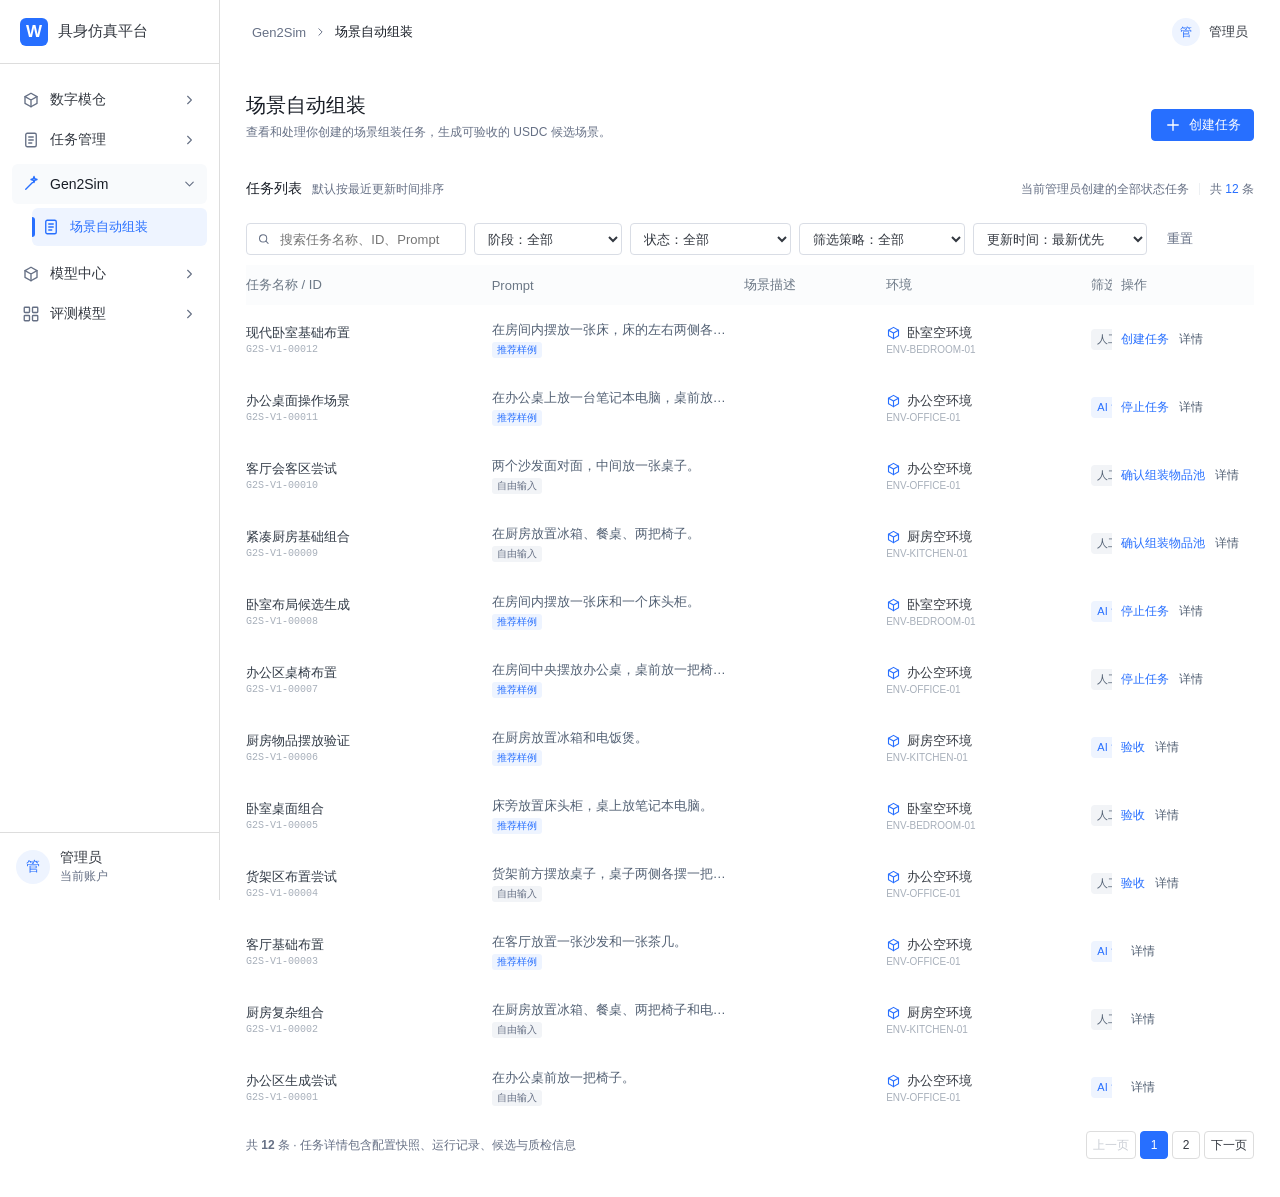
==== commit f4927784: "Add files via upload" ====
--- a/gen2sim-scene-task-list-v1/index.html
+++ b/gen2sim-scene-task-list-v1/index.html
@@ -114,6 +114,12 @@
 /* Task detail: one concise task brief followed by the real workflow state. */
 .task-detail-dialog{width:min(1180px,calc(100vw - 48px));height:min(840px,calc(100vh - 48px));overflow:hidden}.task-detail-tab-panel{overflow:auto;padding:22px 0 8px}.detail-flow-overview{display:grid;gap:18px}.detail-brief{display:grid;grid-template-columns:minmax(0,1.45fr) minmax(220px,.8fr);gap:14px}.detail-brief-card,.detail-current-card,.detail-workflow{border:1px solid #e2e8f0;border-radius:8px;background:#fff}.detail-brief-card{padding:15px 16px}.detail-brief-card span,.detail-current-card span{display:block;color:#7b8799;font-size:12px}.detail-brief-card p{margin:7px 0 0;color:#313a46;font-size:14px;line-height:1.65;word-break:break-word}.detail-brief-card .detail-description{padding-top:12px;margin-top:12px;border-top:1px solid #edf0f3}.detail-current-card{padding:15px 16px;background:#fafcff}.detail-current-card strong{display:block;margin-top:7px;color:#313a46;font-size:16px}.detail-current-card p{margin:6px 0 0;color:#667085;font-size:12px;line-height:1.55}.detail-workflow{padding:18px 18px 8px}.detail-workflow-header{display:flex;align-items:center;justify-content:space-between;gap:12px;margin-bottom:12px}.detail-workflow-header h3{margin:0;color:#202939;font-size:17px}.detail-workflow-header span{color:#667085;font-size:12px}.workflow-list{margin:0;padding:0;list-style:none}.workflow-step{position:relative;display:grid;grid-template-columns:28px minmax(0,1fr);gap:12px;min-height:76px}.workflow-step:not(:last-child):after{position:absolute;top:25px;bottom:0;left:12px;width:1px;background:#dce3ec;content:""}.workflow-dot{z-index:1;display:grid;place-items:center;width:25px;height:25px;border:1px solid #c7d0dd;border-radius:50%;background:#fff;color:#98a2b3;font-size:12px}.workflow-step.done .workflow-dot{border-color:#16803a;background:#16803a;color:#fff}.workflow-step.active .workflow-dot{border:3px solid #2f75ff;background:#fff;color:#2f75ff;box-shadow:0 0 0 4px #edf4ff}.workflow-step.failed .workflow-dot{border-color:#d84a36;background:#fff3f0;color:#d84a36}.workflow-step.stopped .workflow-dot{border-color:#98a2b3;background:#f2f4f7;color:#667085}.workflow-copy{padding:1px 0 17px}.workflow-copy h4{margin:0;color:#202939;font-size:15px;font-weight:600}.workflow-copy p{margin:5px 0 0;color:#667085;font-size:13px;line-height:1.55}.workflow-copy small{display:block;margin-top:5px;color:#98a2b3;font-size:11px}.workflow-step.pending .workflow-copy h4,.workflow-step.pending .workflow-copy p{color:#98a2b3}.detail-scenes-empty{padding:30px 0;color:#98a2b3;font-size:13px;text-align:center}@media(max-width:760px){.detail-brief{grid-template-columns:1fr}.task-detail-dialog{width:calc(100vw - 24px);height:calc(100vh - 24px)}.task-detail-summary{grid-template-columns:repeat(2,minmax(0,1fr))}.detail-workflow{padding:15px}.workflow-step{min-height:82px}}
 .env-selector-button{display:inline-flex;align-items:center;gap:8px;height:32px;padding:0 10px;border:1px solid #d6e3f7;border-radius:5px;background:#eef4ff;color:#276fff;font-size:12px;font-weight:500}.env-selector-button:hover{border-color:#9fc2ff;background:#e7f0ff}.env-selector-button svg{width:15px;height:15px;stroke:currentColor;fill:none;stroke-width:2;transform:rotate(90deg)}
+/* Current-flow refinements: concise filters, asset table, and human-led acceptance. */
+#createModal .composer-chip.is-verified::after{display:none}#createModal .composer-chip.is-verified.active::after{display:inline-grid}.asset-pool-page .intent-readonly>div:nth-child(3),.asset-pool-page .intent-readonly>div:nth-child(4){display:none}.asset-pool-page .intent-readonly{grid-template-columns:repeat(2,minmax(0,1fr))!important}.asset-pool-page .asset-workbench{grid-template-columns:minmax(0,1fr) 370px!important}.asset-pool-footer>div{display:flex;align-items:center;gap:12px}.asset-table-head{display:grid;grid-template-columns:24px 58px minmax(100px,1fr) minmax(130px,1fr) 150px 72px 72px 70px 82px;align-items:center;gap:10px;padding:9px 6px;border-bottom:1px solid #e4e9f0;background:#fafbfd;color:#667085;font-size:11px;font-weight:600}.asset-result-list{border-top:0}.asset-result{grid-template-columns:24px 58px minmax(100px,1fr) minmax(130px,1fr) 150px 72px 72px 70px 82px!important;gap:10px!important;padding:10px 6px!important}.asset-result .asset-thumb{width:58px;height:50px;cursor:zoom-in}.asset-result .asset-thumb:hover{box-shadow:0 0 0 2px #b9d2fb}.asset-result .asset-library-name,.asset-result .asset-category,.asset-result .asset-property,.asset-result .asset-engine{overflow:hidden;color:#536174;font-size:11px;line-height:1.45;text-overflow:ellipsis;white-space:nowrap}.asset-result .asset-library-name{font-family:ui-monospace,SFMono-Regular,Menlo,monospace;color:#475467}.asset-result .asset-category{color:#667085}.asset-result .asset-tag{justify-self:start;margin:0!important;padding:3px 6px;border-radius:4px;background:#eef9f1!important;color:#16803a!important;font-size:10px}.asset-preview-modal{position:fixed;inset:0;z-index:110;display:grid;place-items:center;padding:28px;background:rgba(15,23,42,.58)}.asset-preview-modal.hidden{display:none}.asset-preview-frame{width:min(880px,calc(100vw - 56px));overflow:hidden;border-radius:10px;background:#fff;box-shadow:0 28px 70px rgba(15,23,42,.32)}.asset-preview-frame header{display:flex;align-items:center;justify-content:space-between;padding:16px 20px;border-bottom:1px solid #e6ebf2}.asset-preview-frame h2{margin:0;color:#202939;font-size:18px}.asset-preview-art{display:grid;place-items:center;min-height:460px;background:#f7f8fa;color:#5d83c5;font-size:132px}.acceptance-card-flow{background:#f8fafc}.acceptance-card-flow .acceptance-task-context{padding:14px 22px}.acceptance-card-flow .candidate-card{border-radius:8px}.acceptance-card-flow .candidate-card-head{padding:13px 16px}.acceptance-card-flow .candidate-card-body{padding:14px 16px}.acceptance-card-flow .candidate-views{gap:8px}.acceptance-card-flow .view-thumb{height:106px}.acceptance-card-flow .candidate-decision-bar{display:flex;align-items:center;justify-content:space-between;gap:16px;margin-top:14px;padding-top:13px;border-top:1px solid #edf0f3}.acceptance-card-flow .candidate-decision-copy{color:#667085;font-size:12px}.acceptance-card-flow .candidate-decision-copy b{display:block;margin-bottom:3px;color:#313a46;font-size:13px}.acceptance-card-flow .candidate-decision-actions{display:flex;align-items:center;gap:8px}.acceptance-card-flow .candidate-decision-actions button{height:32px;padding:0 13px;border:1px solid #dce3ec;border-radius:4px;background:#fff;color:#475467;font-size:12px}.acceptance-card-flow .candidate-decision-actions .decision-available.selected{border-color:#16803a;background:#16803a;color:#fff}.acceptance-card-flow .candidate-decision-actions .decision-unavailable.selected{border-color:#c0442c;background:#fff1ed;color:#c0442c}.acceptance-card-flow .candidate-decision-actions .decision-cancel{color:#667085}.acceptance-card-flow .candidate-decision-actions .decision-cancel[hidden]{display:none}.detail-flow-overview .detail-current-card{display:none}.detail-flow-overview .detail-brief{grid-template-columns:1fr}@media(max-width:900px){.asset-pool-page .asset-workbench{grid-template-columns:minmax(0,1fr) 320px!important}.asset-table-head,.asset-result{grid-template-columns:22px 52px minmax(80px,1fr) minmax(110px,1fr) 120px 60px 60px 62px 76px!important}.asset-table-head{font-size:10px}}@media(max-width:720px){.asset-table-head{display:none}.asset-result{grid-template-columns:24px 58px minmax(0,1fr) 82px!important}.asset-result .asset-library-name,.asset-result .asset-category,.asset-result .asset-property,.asset-result .asset-engine,.asset-result .asset-tag{display:none}.acceptance-card-flow .candidate-decision-bar{align-items:flex-start;flex-direction:column}.acceptance-card-flow .candidate-decision-actions{flex-wrap:wrap}}
+</style>
+<style>
+  .asset-preview-frame{display:flex;max-height:calc(100vh - 56px);flex-direction:column}.asset-preview-art{position:relative;flex:1;min-height:360px;overflow:hidden}.asset-preview-glyph{position:relative;z-index:1}.asset-preview-axis{position:absolute;top:38px;right:44px;width:88px;height:88px}.asset-preview-axis i{position:absolute;display:grid;place-items:center;width:28px;height:28px;border-radius:50%;color:#fff;font-size:12px;font-style:normal}.asset-preview-axis .axis-z{top:26px;left:26px;background:#2878f0}.asset-preview-axis .axis-x{top:26px;right:0;background:#f05a67}.asset-preview-axis .axis-y{top:0;left:26px;background:#4ebd28}.asset-preview-axis:before,.asset-preview-axis:after{position:absolute;background:#4ebd28;content:""}.asset-preview-axis:before{top:13px;left:39px;width:2px;height:27px}.asset-preview-axis:after{top:39px;left:39px;width:39px;height:2px;background:#f05a67}.asset-preview-controls{display:flex;align-items:center;gap:28px;padding:16px 20px;border-top:1px solid #e6ebf2;color:#475467;font-size:13px}.asset-preview-controls label{display:flex;align-items:center;gap:8px}.asset-preview-controls input[type="checkbox"]{width:34px;height:20px;accent-color:#2878f0}.asset-preview-controls input[type="color"]{width:28px;height:28px;padding:2px;border:1px solid #dce3ec;border-radius:5px;background:#fff}.asset-preview-art.helpers-off .asset-preview-axis{display:none}.task-detail-actions .ghost-btn,.task-detail-actions .primary-btn{display:none!important}.acceptance-card-flow .candidate-decision-actions .decision-cancel:only-child{border-color:#dce3ec;background:#fff;color:#475467}
+  .asset-pool-footer .primary-btn:disabled{border-color:#e4e7ec;background:#e4e7ec;color:#98a2b3;cursor:not-allowed;box-shadow:none}
 </style>
 </head>
 <body>
@@ -125,10 +131,10 @@
     <section class="basic-fields"><div class="field-grid"><label class="field"><span>任务名称</span><input id="modalTaskName" maxlength="50" placeholder="可选：为任务命名"></label><label class="field"><span>场景描述</span><input placeholder="可选：用途、验收重点或备注"></label></div></section>
     <section class="form-section composer-section"><div class="composer-recommend"><span>为你推荐</span><button type="button" class="composer-chip prompt-template is-verified" data-success-tier="verified" title="实验场景 1：成功" data-prompt="在客厅里放一张办公沙发和一张桌子，沙发旁边再配一把椅子，桌子上放一台笔记本电脑。" data-env="客厅空环境"><i class="chip-icon">🛋️</i>客厅会客区</button><button type="button" class="composer-chip prompt-template is-verified" data-success-tier="verified" title="实验场景 2：成功" data-prompt="在衣帽间里放一个货架和一把椅子，并在货架旁边摆一张办公桌。" data-env="衣帽间空环境"><i class="chip-icon">🧥</i>衣帽间布置</button><button type="button" class="composer-chip prompt-template is-verified" data-success-tier="verified" title="实验场景 11：成功" data-prompt="在房间内摆放一张床，床的左右两侧各摆放一个床头柜，两个床头柜与床保持对称。" data-env="卧室空环境"><i class="chip-icon">🛏️</i>卧室对称布置</button><button type="button" class="composer-chip prompt-template is-verified" data-success-tier="verified" title="实验场景 4：成功" data-prompt="在厨房里放一张桌子和两把吧台椅，桌子上再放一个电饭煲。" data-env="厨房空环境"><i class="chip-icon">🍳</i>厨房桌椅组合</button><button type="button" class="composer-chip prompt-template is-verified" data-success-tier="80" title="实验场景 7：失败，但实现度为 80%" data-prompt="请在房间摆放一张桌子，桌子两侧各摆放两张椅子，总共摆放四张椅子，所有椅子都朝向桌子，桌子上放一台笔记本电脑。" data-env="办公空环境"><i class="chip-icon">🪑</i>四椅桌面组合</button></div><div class="scene-composer"><textarea id="modalPrompt" placeholder="描述你希望组装的场景…&#10;例如：在客厅中放 1 张沙发、1 张桌子和 1 把椅子，椅子放在沙发旁边，笔记本电脑放在桌上。"></textarea><div class="composer-tools"><select id="modalEnvSelect" aria-label="选择环境" hidden><option value="卧室空环境">卧室空环境</option><option value="客厅空环境">客厅空环境</option><option value="衣帽间空环境">衣帽间空环境</option><option value="办公空环境">办公空环境</option><option value="厨房空环境">厨房空环境</option></select><button type="button" class="env-selector-button" id="envSelectorButton" aria-haspopup="dialog"><span id="envSelectorLabel">卧室空环境</span><svg><use href="#i-chevron"/></svg></button><button type="button" class="composer-tool" id="imageUploadAction">上传参考图</button><button type="button" class="composer-tool" id="docUploadAction">导入提示词</button><input id="imageInput" type="file" accept="image/jpeg,image/png,image/webp" multiple hidden><input id="documentInput" type="file" accept=".txt,.md,.docx,text/plain,text/markdown,application/vnd.openxmlformats-officedocument.wordprocessingml.document" hidden></div></div><div class="attachment-list" id="attachmentList"></div><div class="prompt-validation" id="promptValidation" role="status" aria-live="polite"></div></section>
     <section class="strategy-direct"><div class="strategy-grid"><label class="field quantity"><span>候选数量</span><div class="stepper"><button type="button" id="modalMinus">−</button><input id="modalQuantity" type="number" min="1" inputmode="numeric" value="3"><button type="button" id="modalPlus">＋</button><em>个候选场景</em></div></label><label class="field"><span>场景生成模型 <span class="dev-badge">开发中</span></span><button class="ghost-btn dev-only" type="button" data-dev="模型选择" style="justify-content:space-between">WWQW · v1.8 <svg><use href="#i-chevron"/></svg></button></label></div><div class="process-modes"><button type="button" class="mode-card active" data-process="manual"><span class="radio"></span><div><strong>人工筛选 + AI 组合</strong><p>由你确认资产池后生成。</p></div></button><button type="button" class="mode-card" data-process="auto"><span class="radio"></span><div><strong>AI 筛选 + 直接组合</strong><p>系统预选资产池，由你确认后生成。</p></div></button></div><div class="strategy-note"><span id="strategyNote">默认人工筛选 + AI 组合。</span></div></section>
-  </div><footer class="modal-foot"><div class="task-summary"><span>将创建新任务</span><strong id="modalSummary">候选数量 3 个 · 尚未解析场景需求</strong></div><div><button class="ghost-btn" id="cancelCreate">取消</button><button class="ghost-btn" id="modalSaveDraft">保存草稿</button><button class="primary-btn" id="modalParse"><svg><use href="#i-wand"/></svg>下一步</button></div></footer></div></section>
+  </div><footer class="modal-foot"><div class="task-summary"><span>将创建新任务</span><strong id="modalSummary">候选数量 3 个 · 尚未解析场景需求</strong></div><div><button class="ghost-btn" id="cancelCreate">取消</button><button class="ghost-btn" id="modalSaveDraft">保存草稿</button><button class="primary-btn" id="modalParse"><svg><use href="#i-wand"/></svg>解析需求</button></div></footer></div></section>
   <section class="asset-pool-page hidden" id="assetConfirmModal" role="dialog" aria-modal="true" aria-labelledby="assetConfirmTitle"><header class="asset-pool-top"><div><h1 id="assetConfirmTitle">确认组装物品池</h1><p>从已验证资产中确认本次任务可参与组装的物品；确认后将冻结资产筛选结果。</p></div><button class="icon-btn" id="closeAssetConfirm" aria-label="返回任务列表"><svg><use href="#i-close"/></svg></button></header><div class="asset-pool-context"><span>任务：<strong id="assetTaskName">未命名场景任务</strong></span><span>ID：<strong id="assetTaskId">G2S-20260918-00013</strong></span><span>环境：<strong id="confirmEnvironment">卧室空环境 · ENV-BEDROOM-01</strong></span><div class="asset-flow"><span>✓ 创建任务</span><span class="active">2 资产召回与人工筛选</span><span>3 批量生成</span><span>4 验收归档</span></div></div><main class="asset-workbench"><aside class="asset-filter"><div class="asset-filter-title"><h3>筛选条件</h3><button class="text-btn">重置</button></div><label class="filter-field">关键词<input placeholder="搜索名称或资产 ID"></label><div class="filter-field"><span>置信度</span><label class="filter-check"><input type="checkbox">高（≥80%）</label><label class="filter-check"><input type="checkbox">中（50%–79%）</label><label class="filter-check"><input type="checkbox">低（＜50%）</label></div><div class="filter-field"><span>资产状态</span><label class="filter-check"><input type="checkbox">仅看已选</label><label class="filter-check"><input type="checkbox">仅看风险资产</label></div><label class="filter-field">资产分类<select><option>全部已验证类别</option><option>家具</option><option>家电</option><option>收纳</option></select></label></aside><section class="asset-results"><div class="asset-results-header"><div><h3>召回资产</h3><p id="assetResultMeta">正在匹配环境兼容的已验证资产…</p></div><span class="status pending" id="assetMatchStatus">匹配中</span></div><div class="intent-readonly" aria-label="系统对场景需求的理解"><div><span>识别到的对象与数量</span><strong id="confirmObjects">等待解析</strong></div><div><span>关键空间关系</span><strong id="confirmRelations">等待解析</strong></div><div><span>风险提示</span><strong id="confirmRisk">等待解析</strong></div><div><span>解析假设</span><strong id="confirmAssumption">以当前环境为准</strong></div></div><div class="asset-result-list" id="assetCandidateGrid"></div></section><aside class="asset-pool-summary"><div class="asset-pool-head"><h3>组装物品池</h3><span id="assetSelectedCount">已选 0 项</span></div><p style="margin:0 0 12px;color:#667085;font-size:12px;line-height:1.55">必需资产将进入本次场景；候选与排除项不会作为硬约束进入生成。</p><div id="assetPoolGroups"></div><div class="asset-capacity"><span>环境容量预估</span><b id="assetCapacity">等待资产匹配完成</b><span>开始生成前将再次执行空间与碰撞预检查。</span></div></aside></main><footer class="asset-pool-footer"><span class="pool-status" id="assetPoolStatus">正在解析 Prompt 并匹配资产…</span><div><button class="ghost-btn" id="backToPrompt">返回修改 Prompt</button><button class="primary-btn" id="confirmAssetPool" disabled>确认资产池并生成</button></div></footer></section>
   <section class="task-detail-page hidden" id="detail" role="dialog" aria-modal="true"><div class="task-detail-dialog"><header class="task-detail-header"><div><div class="selection-breadcrumb"><button class="text-btn" id="back">场景自动组装</button><span>›</span><span>任务详情</span></div><div class="task-detail-title-row"><h1 id="detailTitle"></h1><span class="status" id="detailStatus"></span></div><p id="detailMeta"></p></div><div class="task-detail-actions"><button class="ghost-btn" id="cloneTask">克隆任务</button><button class="primary-btn" id="detailAction"></button><button class="icon-btn" id="closeDetail" aria-label="关闭"><svg><use href="#i-close"/></svg></button></div></header><section class="task-detail-summary" id="detailSummary"></section><div class="task-detail-tabs"><button class="active">任务概览</button><button>配置快照</button><button>运行记录</button></div><div class="task-detail-tab-panel"><div class="detail-snapshot-grid" id="detailCards"></div><section class="section"><h3>运行时间线</h3><div class="detail-timeline" id="timeline"></div></section><section class="section"><h3>候选与验收</h3><div id="candidate"></div></section></div></div></section><div class="toast" id="toast"></div>
-  <section class="modal-overlay hidden" id="acceptanceModal" role="dialog" aria-modal="true" aria-labelledby="acceptanceTitle"><div class="modal acceptance-dialog"><header class="modal-head"><div><h2 id="acceptanceTitle">验收候选场景</h2><p>查看最小质检结果，在大图或编辑器中完成候选验收。</p></div><button class="icon-btn" id="closeAcceptance" aria-label="关闭"><svg><use href="#i-close"/></svg></button></header><div class="acceptance-body"><aside class="candidate-list"><h3>候选列表</h3><button class="candidate-row active" data-candidate="01"><strong>候选 01</strong><span>质检通过 · 待验收</span></button><button class="candidate-row" data-candidate="02"><strong>候选 02</strong><span>存在风险 · 待验收</span></button><button class="candidate-row" data-candidate="03"><strong>候选 03</strong><span>生成失败 · 查看原因</span></button></aside><section class="candidate-review"><div class="candidate-review-head"><h3 id="reviewTitle">候选 01 · 待验收</h3><span class="status review">待验收</span></div><div class="review-preview" id="reviewPreview">候选预览图 / 编辑器画面</div><div class="review-summary"><div><span>USDC</span><strong>可加载</strong></div><div><span>最小质检</span><strong id="reviewQa">4 项通过</strong></div><div><span>风险</span><strong id="reviewRisk">无阻断风险</strong></div></div><div class="review-actions"><button class="ghost-btn" id="viewLargeImage">查看大图</button><button class="ghost-btn" id="openEditor">在编辑器中查看</button><button class="ghost-btn" id="markUnavailable">标记不可用</button><button class="primary-btn" id="markAvailable">标记可用</button></div></section></div><footer class="modal-foot"><div class="task-summary"><span>候选生成与验收</span><strong>完成全部候选处理后，任务将归档为最终结果。</strong></div><div><button class="ghost-btn" id="closeAcceptanceFooter">稍后验收</button></div></footer></div></section>
+  <section class="modal-overlay hidden" id="acceptanceModal" role="dialog" aria-modal="true" aria-labelledby="acceptanceTitle"><div class="modal acceptance-dialog"><header class="modal-head"><div><h2 id="acceptanceTitle">验收候选场景</h2><p>顺序浏览候选场景，在 3D 漫游或场景编辑中完成人工验收。</p></div><button class="icon-btn" id="closeAcceptance" aria-label="关闭"><svg><use href="#i-close"/></svg></button></header><div class="acceptance-body"><aside class="candidate-list"><h3>候选列表</h3><button class="candidate-row active" data-candidate="01"><strong>候选 01</strong><span>待验收</span></button></aside><section class="candidate-review"><div class="candidate-review-head"><h3 id="reviewTitle">候选 01 · 待验收</h3><span class="status review">待验收</span></div><div class="review-preview" id="reviewPreview">候选预览图 / 编辑器画面</div></section></div><footer class="modal-foot"><div class="task-summary"><span>候选验收</span><strong>完成后可返回任务列表查看归档结果。</strong></div><div><button class="ghost-btn" id="closeAcceptanceFooter">完成</button></div></footer></div></section>
   <section class="modal-overlay hidden" id="stopConfirmModal" role="dialog" aria-modal="true" aria-labelledby="stopConfirmTitle"><div class="modal confirm-dialog"><header class="modal-head"><div><h2 id="stopConfirmTitle">确认停止任务</h2></div><button class="icon-btn" id="closeStopConfirm" aria-label="关闭"><svg><use href="#i-close"/></svg></button></header><div class="modal-body">停止后将终止未完成的资产筛选、候选生成与质检流程；已生成的候选和运行记录会保留。<strong class="confirm-task-name" id="stopTaskName"></strong></div><footer class="modal-foot"><div></div><div><button class="ghost-btn" id="cancelStop">取消</button><button class="primary-btn" id="confirmStop" style="background:#c0442c;border-color:#c0442c">确认停止</button></div></footer></div></section>
   <script>
     const tasks=[
@@ -157,7 +163,7 @@
     const stopConfirmModal=document.querySelector('#stopConfirmModal');let pendingStopTask=null;const openStopConfirm=id=>{const task=tasks.find(item=>item.id===id);if(!task)return;pendingStopTask=task;document.querySelector('#stopTaskName').textContent=`任务：${task.name} · ${task.id}`;stopConfirmModal.classList.remove('hidden')};const closeStopConfirm=()=>{pendingStopTask=null;stopConfirmModal.classList.add('hidden')};['#closeStopConfirm','#cancelStop'].forEach(id=>document.querySelector(id).onclick=closeStopConfirm);document.querySelector('#confirmStop').onclick=()=>{if(!pendingStopTask)return;pendingStopTask.status='已停止';pendingStopTask.stage='用户已停止，已有产物保留';pendingStopTask.qa='已停止';pendingStopTask.action='查看任务详情';closeStopConfirm();render();decorateTaskList();toast('任务已停止，已有候选与运行记录已保留')};document.querySelector('#detailAction').addEventListener('click',event=>{if(event.currentTarget.textContent.trim()!=='停止任务')return;event.stopImmediatePropagation();const task=tasks.find(item=>item.name===document.querySelector('#detailTitle').textContent);if(task)openStopConfirm(task.id)},true);
     ['#closeAcceptance','#closeAcceptanceFooter'].forEach(id=>document.querySelector(id).onclick=closeAcceptance);
     document.querySelectorAll('.candidate-row').forEach(row=>row.onclick=()=>{document.querySelectorAll('.candidate-row').forEach(x=>x.classList.remove('active'));row.classList.add('active');const id=row.dataset.candidate,failed=id==='03';document.querySelector('#reviewTitle').textContent=`候选 ${id} · ${failed?'生成失败':'待验收'}`;document.querySelector('#reviewPreview').textContent=failed?'该候选未生成可预览 USDC':'候选预览图 / 编辑器画面';document.querySelector('#reviewQa').textContent=failed?'布局求解无解':id==='02'?'3 项通过 · 1 项风险':'4 项通过';document.querySelector('#reviewRisk').textContent=failed?'空间约束无解':id==='02'?'可达性未检测':'无阻断风险'});
-    document.querySelector('#viewLargeImage').onclick=()=>toast('原型演示：打开候选大图');document.querySelector('#openEditor').onclick=()=>toast('原型演示：正在编辑器中加载当前 USDC');document.querySelector('#markUnavailable').onclick=()=>toast('原型演示：已标记候选不可用');document.querySelector('#markAvailable').onclick=()=>toast('原型演示：已标记候选可用');
+    [['#viewLargeImage','原型演示：打开候选大图'],['#openEditor','原型演示：正在编辑器中加载当前 USDC'],['#markUnavailable','原型演示：已标记候选不可用'],['#markAvailable','原型演示：已标记候选可用']].forEach(([selector,message])=>{const button=document.querySelector(selector);if(button)button.onclick=()=>toast(message)});
     document.addEventListener('click',event=>{const action=event.target.closest('[data-action]');if(action&&action.textContent.trim()==='进入验收'){event.preventDefault();event.stopPropagation();openAcceptance()}},true);
     const createModal=document.querySelector('#createModal'),assetConfirmModal=document.querySelector('#assetConfirmModal'),modalPrompt=document.querySelector('#modalPrompt'),modalQty=document.querySelector('#modalQuantity'),envSelect=document.querySelector('#modalEnvSelect'),attachmentList=document.querySelector('#attachmentList');let selectedProcess='manual',activeAssetTask={name:'未命名场景任务',id:'G2S-20260918-00013'};document.querySelector('#modalParse').innerHTML='<svg><use href="#i-wand"/></svg>解析需求';
     const openCreate=()=>createModal.classList.remove('hidden'),closeCreate=()=>createModal.classList.add('hidden'),openAssetConfirm=()=>assetConfirmModal.classList.remove('hidden'),closeAssetConfirm=()=>assetConfirmModal.classList.add('hidden');document.querySelector('#createTask').onclick=openCreate;['#closeCreate','#cancelCreate'].forEach(id=>document.querySelector(id).onclick=closeCreate);document.querySelector('#closeAssetConfirm').onclick=closeAssetConfirm;document.querySelector('#backToPrompt').onclick=()=>{closeAssetConfirm();openCreate()};
@@ -199,7 +205,7 @@
     const imageInput=document.querySelector('#imageInput'),documentInput=document.querySelector('#documentInput');document.querySelector('#imageUploadAction').onclick=()=>imageInput.click();document.querySelector('#docUploadAction').onclick=()=>documentInput.click();imageInput.onchange=()=>[...imageInput.files].slice(0,3).forEach(f=>attach(f,'image'));documentInput.onchange=()=>attach(documentInput.files[0],'document');
     const intentForPrompt=prompt=>{if(prompt.includes('客厅'))return{objects:'办公沙发 × 1、桌子 × 1、椅子 × 1、笔记本电脑 × 1',relations:'椅子在沙发旁；笔记本电脑在桌上',risk:'未发现阻断性风险',assets:[['办公沙发','office_sofa','用于会客区主体'],['桌子','table','用于桌面承载'],['椅子','chair','用于沙发旁摆放'],['笔记本电脑','laptop','用于桌面关系']]};if(prompt.includes('衣帽间'))return{objects:'货架 × 1、椅子 × 1、办公桌 × 1',relations:'办公桌位于货架旁',risk:'未发现阻断性风险',assets:[['货架','rack','用于收纳区'],['办公桌','office_desk','位于货架旁'],['椅子','chair','用于办公桌配套']]};if(prompt.includes('厨房'))return{objects:'桌子 × 1、吧台椅 × 2、电饭煲 × 1',relations:'两把吧台椅位于桌旁；电饭煲放在桌上',risk:'未发现阻断性风险',assets:[['桌子','table','用于桌面承载'],['吧台椅','bar_chair','实例 1'],['吧台椅','bar_chair','实例 2'],['电饭煲','rice_cooker','桌面放置']]};if(prompt.includes('四张椅子'))return{objects:'桌子 × 1、椅子 × 4、笔记本电脑 × 1',relations:'两侧各两张椅子，均朝向桌子；笔记本电脑放在桌上',risk:'实验实现度 80%：两侧各两张椅子的空间关系可能无法完全满足',assets:[['桌子','table','用于桌面承载'],['椅子','chair','实例 1–4，需确认多实例'],['笔记本电脑','laptop','桌面放置']]};return{objects:'床 × 1、床头柜 × 2',relations:'两个床头柜位于床的左右两侧',risk:'未发现阻断性风险',assets:[['双人床','double_bed','卧室环境兼容'],['床头柜','hexagonal_nightstand','实例 1'],['床头柜','hexagonal_nightstand','实例 2']]}};
     const iconForAsset=name=>({办公沙发:'🛋️',桌子:'🪑',椅子:'🪑',笔记本电脑:'💻',货架:'🗄️',办公桌:'🪑',冰箱:'🧊',电饭煲:'🍚',双人床:'🛏️',床头柜:'🛋️'}[name]||'◼');
-    const syncAssetPool=()=>{const rows=[...document.querySelectorAll('.asset-result')],groups={必需:[],候选:[],排除:[]};rows.forEach(row=>{const name=row.dataset.name,checked=row.querySelector('input').checked,role=checked?row.querySelector('select').value:'排除';groups[role].push(name)});document.querySelector('#assetPoolGroups').innerHTML=['必需','候选','排除'].map(role=>`<section class="asset-pool-group"><h4>${role}<b>${groups[role].length}</b></h4>${groups[role].length?groups[role].map(name=>`<div class="asset-pool-item">${name}</div>`).join(''):'<div class="asset-pool-item" style="color:#98a2b3">暂无</div>'}</section>`).join('');document.querySelector('#assetSelectedCount').textContent=`已选 ${groups.必需.length+groups.候选.length} 项`;};
+    const syncAssetPool=()=>{const rows=[...document.querySelectorAll('.asset-result')],groups={必需:[],候选:[],排除:[]};rows.forEach(row=>{const name=row.dataset.name,checked=row.querySelector('input').checked,role=checked?row.querySelector('select').value:'排除';groups[role].push(name)});const selectedCount=groups.必需.length+groups.候选.length;document.querySelector('#assetPoolGroups').innerHTML=['必需','候选','排除'].map(role=>`<section class="asset-pool-group"><h4>${role}<b>${groups[role].length}</b></h4>${groups[role].length?groups[role].map(name=>`<div class="asset-pool-item">${name}</div>`).join(''):'<div class="asset-pool-item" style="color:#98a2b3">暂无</div>'}</section>`).join('');document.querySelector('#assetSelectedCount').textContent=`已选 ${selectedCount} 项`;document.querySelector('#confirmAssetPool').disabled=selectedCount===0;};
     const renderAssetConfirm=()=>{const intent=intentForPrompt(modalPrompt.value),envCodes={卧室空环境:'ENV-BEDROOM-01 · 3.2 × 2.8m',客厅空环境:'ENV-LIVING-01 · 4.8 × 3.6m',衣帽间空环境:'ENV-CLOSET-01 · 2.6 × 2.4m',办公空环境:'ENV-OFFICE-01 · 4.2 × 3.2m',厨房空环境:'ENV-KITCHEN-01 · 3.4 × 2.8m'};document.querySelector('#assetTaskName').textContent=activeAssetTask.name;document.querySelector('#assetTaskId').textContent=activeAssetTask.id;document.querySelector('#confirmEnvironment').textContent=`${envSelect.value} · ${envCodes[envSelect.value]}`;document.querySelector('#confirmObjects').textContent=intent.objects;document.querySelector('#confirmRelations').textContent=intent.relations;document.querySelector('#confirmRisk').textContent=intent.risk;document.querySelector('#assetResultMeta').textContent=`共召回 ${intent.assets.length} 项已验证资产，按相关性排序`;document.querySelector('#assetMatchStatus').textContent='匹配完成';document.querySelector('#assetMatchStatus').className='status done';document.querySelector('#assetCandidateGrid').innerHTML=intent.assets.map(([name,id,note],index)=>`<article class="asset-result" data-name="${name}"><input type="checkbox" checked aria-label="选择 ${name}"><div class="asset-thumb">${iconForAsset(name)}</div><div><strong>${name}</strong><span>匹配：${note}</span><small>${id} · 已验证资产</small></div><span class="asset-confidence">${98-index*4}%</span><select class="asset-role" aria-label="${name} 角色"><option ${index===intent.assets.length-1&&intent.assets.length>2?'':'selected'}>必需</option><option ${index===intent.assets.length-1&&intent.assets.length>2?'selected':''}>候选</option><option>排除</option></select></article>`).join('');document.querySelector('#assetPoolStatus').textContent=selectedProcess==='manual'?'可在已验证资产范围内筛选、替换或排除后确认。':'AI 已预选资产池；确认后将直接生成候选。';document.querySelector('#assetCapacity').textContent='当前物品池满足基础组合要求';document.querySelector('#confirmAssetPool').disabled=false;syncAssetPool();};
     document.querySelector('#assetCandidateGrid').onchange=syncAssetPool;const assetPromptContext=document.createElement('span');assetPromptContext.className='asset-prompt-context';assetPromptContext.innerHTML='<b>Prompt：</b><span></span>';document.querySelector('.asset-pool-context').insertBefore(assetPromptContext,document.querySelector('.asset-flow'));const syncAssetPrompt=()=>assetPromptContext.querySelector('span').textContent=modalPrompt.value||'等待输入 Prompt';new MutationObserver(()=>{if(!assetConfirmModal.classList.contains('hidden'))syncAssetPrompt()}).observe(assetConfirmModal,{attributes:true,attributeFilter:['class']});
     document.querySelector('#modalSaveDraft').onclick=()=>toast('原型演示：已保存为草稿');document.querySelector('#modalParse').onclick=()=>{if(!modalPrompt.value.trim())return toast('请先描述希望组装的场景');assetConfirmModal.classList.toggle('auto',selectedProcess==='auto');closeCreate();openAssetConfirm();document.querySelector('#assetResultMeta').textContent='正在解析 Prompt、校验环境并匹配已验证资产…';document.querySelector('#assetMatchStatus').textContent='匹配中';document.querySelector('#assetMatchStatus').className='status pending';document.querySelector('#assetCandidateGrid').innerHTML='<div style="padding:28px 0;color:#98a2b3;font-size:13px">正在加载推荐资产…</div>';document.querySelector('#assetPoolGroups').innerHTML='';document.querySelector('#assetPoolStatus').textContent='正在解析 Prompt 并匹配资产…';document.querySelector('#confirmAssetPool').disabled=true;setTimeout(renderAssetConfirm,650)};document.querySelector('#confirmAssetPool').onclick=()=>{closeAssetConfirm();toast(`原型演示：资产池已确认，正在生成 ${modalQty.value} 个候选`)};summary();render();
@@ -265,5 +271,44 @@
     document.querySelectorAll('.prompt-template').forEach(button=>button.addEventListener('click',()=>setTimeout(syncEnvSelectorLabel,0)));
     document.addEventListener('click',event=>{if(event.target.closest('#createTask,#backToPrompt,[data-action]'))setTimeout(syncEnvSelectorLabel,0)});
     syncEnvSelectorLabel();
+
+    /* 列表按用户流程提供筛选：搜索、阶段、状态、策略、更新时间、重置。 */
+    const workflowStageOf=task=>{if(task.status==='草稿')return '创建任务';if(task.status==='资产检索中'||task.status==='AI 筛选中')return '资产检索';if(task.status==='待确认组装物品池')return '确认组装物品池';if(['验收中','待验收'].includes(task.status))return '验收';if(task.status==='已完成')return '完成';return '异常结束'};
+    const normalizeWorkflowStatus=task=>{if(['资产召回中','解析中'].includes(task.status))task.status='资产检索中';if(['待确认资产池','待人工确认资产池','待处理'].includes(task.status))task.status='待确认组装物品池';if(['生成排队中','生成中'].includes(task.status)){task.status='验收中';task.stage='正在准备可验收候选，完成后可进入验收'}if(task.status==='质检/预览中'||task.status==='部分完成')task.status='待验收';if(task.action==='进入验收')task.action='验收';};
+    cls['待确认组装物品池']='pending';cls['验收中']='review';
+    const filterBar=document.querySelector('.task-panel .filters'),searchLabel=filterBar.querySelector('.search-box'),timeFilter=[...filterBar.querySelectorAll('select')].find(select=>select.textContent.includes('更新时间'));
+    const stageFilter=document.createElement('select');stageFilter.id='stageFilter';stageFilter.innerHTML='<option value="all">阶段：全部</option><option value="创建任务">创建任务</option><option value="资产检索">资产检索</option><option value="确认组装物品池">确认组装物品池</option><option value="验收">验收</option><option value="完成">完成</option>';
+    statusFilter.innerHTML='<option value="all">状态：全部</option><option>草稿</option><option>资产检索中</option><option>AI 筛选中</option><option>待确认组装物品池</option><option>验收中</option><option>待验收</option><option>已完成</option><option>失败</option><option>已停止</option>';
+    const resetButton=document.querySelector('#reset');inputFilter.remove();[...filterBar.querySelectorAll('select')].forEach(select=>{if(select!==statusFilter&&select!==processFilter&&select!==timeFilter)select.remove()});filterBar.replaceChildren(searchLabel,stageFilter,statusFilter,processFilter,timeFilter,resetButton);
+    const renderWithWorkflowStatus=render;render=()=>{tasks.forEach(normalizeWorkflowStatus);renderWithWorkflowStatus();setTimeout(applyWorkflowFilters,0)};
+    const applyWorkflowFilters=()=>{rows.querySelectorAll('tr[data-id]').forEach(row=>{const task=tasks.find(item=>item.id===row.dataset.id);if(!task)return;const stageMatch=stageFilter.value==='all'||workflowStageOf(task)===stageFilter.value;const processMatch=processFilter.value==='all'||task.process===processFilter.value;row.style.display=stageMatch&&processMatch?'':'none'});const visible=[...rows.querySelectorAll('tr[data-id]')].filter(row=>row.style.display!=='none').length;document.querySelector('#taskCount').textContent=visible;document.querySelector('#footCount').textContent=visible};
+    stageFilter.addEventListener('change',applyWorkflowFilters);processFilter.onchange=applyWorkflowFilters;timeFilter.onchange=()=>toast('原型演示：已按更新时间排序');resetButton.addEventListener('click',()=>{stageFilter.value='all';processFilter.value='all';setTimeout(applyWorkflowFilters,0)});new MutationObserver(()=>setTimeout(applyWorkflowFilters,0)).observe(rows,{childList:true});
+
+    /* 资产池使用带字段的资产表；缩略图可查看资产预览。 */
+    const assetGrid=document.querySelector('#assetCandidateGrid');
+    const assetMeta=name=>({办公沙发:['家具 > 沙发','刚性','PhysX'],桌子:['家具 > 桌类','刚性','PhysX'],椅子:['家具 > 椅类','刚性','PhysX'],笔记本电脑:['电子设备 > 电脑','刚性','PhysX'],货架:['家具 > 收纳','刚性','PhysX'],办公桌:['家具 > 桌类','刚性','PhysX'],冰箱:['家电 > 厨房电器','刚性','PhysX'],电饭煲:['家电 > 厨房电器','刚性','PhysX'],双人床:['家具 > 睡眠区','刚性','PhysX'],床头柜:['家具 > 收纳','刚性','PhysX'],吧台椅:['家具 > 椅类','刚性','PhysX']}[name]||['已验证资产','刚性','PhysX']);
+    const assetTableHead=document.createElement('div');assetTableHead.className='asset-table-head';assetTableHead.innerHTML='<span></span><span>缩略图</span><span>对象名称</span><span>资产名称</span><span>所属分类</span><span>性质标签</span><span>适用物理引擎</span><span>标签</span><span>角色</span>';assetGrid.before(assetTableHead);
+    const decorateAssetTable=()=>{assetGrid.querySelectorAll('.asset-result').forEach(row=>{if(row.dataset.decorated)return;row.dataset.decorated='true';const name=row.dataset.name,meta=assetMeta(name),detail=row.querySelector('div:nth-of-type(2)'),confidence=row.querySelector('.asset-confidence'),role=row.querySelector('.asset-role'),assetId=detail.querySelector('small')?.textContent.split(' · ')[0]||'';detail.querySelector('span')?.remove();detail.querySelector('small')?.remove();const libraryName=document.createElement('span'),category=document.createElement('span'),property=document.createElement('span'),engine=document.createElement('span');libraryName.className='asset-library-name';category.className='asset-category';property.className='asset-property';engine.className='asset-engine';libraryName.textContent=assetId;category.textContent=meta[0];property.textContent=meta[1];engine.textContent=meta[2];confidence.classList.add('asset-tag');confidence.textContent='已验证';row.insertBefore(libraryName,confidence);row.insertBefore(category,confidence);row.insertBefore(property,confidence);row.insertBefore(engine,confidence);role.setAttribute('aria-label',`${name} 在物品池中的角色`);const thumb=row.querySelector('.asset-thumb');thumb.setAttribute('role','button');thumb.setAttribute('tabindex','0');thumb.setAttribute('aria-label',`预览资产：${name}`)})};new MutationObserver(decorateAssetTable).observe(assetGrid,{childList:true});
+    document.body.insertAdjacentHTML('beforeend','<section class="asset-preview-modal hidden" id="assetPreviewModal"><div class="asset-preview-frame"><header><h2 id="assetPreviewTitle">资产预览</h2><button class="icon-btn" id="closeAssetPreview" aria-label="关闭"><svg><use href="#i-close"></use></svg></button></header><div class="asset-preview-art" id="assetPreviewArt"><span class="asset-preview-glyph" id="assetPreviewGlyph">◼</span><div class="asset-preview-axis" aria-label="三维坐标轴"><i class="axis-y">Y</i><i class="axis-z">Z</i><i class="axis-x">X</i></div></div><footer class="asset-preview-controls"><label>显示辅助 <input id="assetPreviewHelper" type="checkbox" checked></label><label>背景颜色 <input id="assetPreviewBackground" type="color" value="#f7f8fa"></label></footer></div></section>');
+    const assetPreviewModal=document.querySelector('#assetPreviewModal'),assetPreviewArt=document.querySelector('#assetPreviewArt');document.querySelector('#closeAssetPreview').onclick=()=>assetPreviewModal.classList.add('hidden');document.querySelector('#assetPreviewHelper').onchange=event=>assetPreviewArt.classList.toggle('helpers-off',!event.target.checked);document.querySelector('#assetPreviewBackground').oninput=event=>assetPreviewArt.style.background=event.target.value;assetGrid.addEventListener('click',event=>{const thumb=event.target.closest('.asset-thumb');if(!thumb)return;const row=thumb.closest('.asset-result');document.querySelector('#assetPreviewTitle').textContent=`预览 · ${row.dataset.name}`;document.querySelector('#assetPreviewGlyph').textContent=thumb.textContent;assetPreviewModal.classList.remove('hidden')});
+    /* 人工验收不做 AI 风险判定：结果可改选，也可取消后重新判断。 */
+    const acceptanceCandidates=[{id:'01',state:'pending'},{id:'02',state:'pending'},{id:'03',state:'pending'}];
+    const acceptanceViews=['平面图','左前 45°','右后 45°','顶视图','入口视图'];
+    const acceptanceViewMarkup=()=>acceptanceViews.map(view=>`<div class="candidate-view"><div class="view-thumb"><span>${view}</span></div><select aria-label="${view}"><option>${view}</option></select></div>`).join('');
+    const acceptanceCardMarkup=candidate=>{const decisionText=candidate.state==='available'?'已标记可用':candidate.state==='unavailable'?'已标记不可用':'待验收',pending=candidate.state==='pending',decisionActions=pending?'<button class="decision-available" data-verdict="available">标记可用</button><button class="decision-unavailable" data-verdict="unavailable">标记不可用</button>':'<button class="decision-cancel" data-verdict-cancel>取消判断</button>';return `<article class="candidate-card" data-candidate-id="${candidate.id}"><header class="candidate-card-head"><div><h3>候选 ${candidate.id} · ${decisionText}</h3><p class="candidate-card-meta">USDC 已生成 · 可查看五视角、进入 3D 漫游或编辑当前场景</p></div><span class="status ${candidate.state==='available'?'done':candidate.state==='unavailable'?'failed':'review'}">${decisionText}</span></header><div class="candidate-card-body"><div class="candidate-views-label">场景预览 · 5 个关键视角</div><div class="candidate-views">${acceptanceViewMarkup()}</div><div class="candidate-card-actions"><button data-roam>进入 3D 漫游</button><button data-edit-scene>编辑场景</button></div><div class="candidate-decision-bar"><div class="candidate-decision-copy"><b>人工验收</b><span>${pending?'请选择该候选是否可用。':`当前结论：${candidate.state==='available'?'可用':'不可用'}。`}</span></div><div class="candidate-decision-actions">${decisionActions}</div></div></div></article>`};
+    const renderAcceptanceV2=()=>{const flow=acceptanceModal.querySelector('.acceptance-card-flow');if(!flow)return;const taskName=currentDetailTask?.name||'紧凑厨房基础组合';const decided=acceptanceCandidates.filter(item=>item.state!=='pending').length,available=acceptanceCandidates.filter(item=>item.state==='available').length,unavailable=acceptanceCandidates.filter(item=>item.state==='unavailable').length;acceptanceModal.querySelector('#acceptanceTitle').textContent=`验收候选场景 · ${taskName}`;flow.innerHTML=`<section class="acceptance-task-context"><div><h3>${taskName} · 人工验收</h3><p>${currentDetailTask?.id||'G2S-V1-00009'} · ${currentDetailTask?.env||'厨房空环境'} · ${currentDetailTask?.code||'ENV-KITCHEN-01'}</p></div><div class="acceptance-counts"><span>已判断 <b>${decided} / ${acceptanceCandidates.length}</b></span><span>可用 <b>${available}</b></span><span>不可用 <b>${unavailable}</b></span></div></section><main class="acceptance-cards">${acceptanceCandidates.map(acceptanceCardMarkup).join('')}</main>`;acceptanceModal.querySelector('.modal-foot .task-summary').innerHTML=`<span>候选验收</span><strong>已验收 ${decided} 个，未验收 ${acceptanceCandidates.length-decided} 个</strong>`;document.querySelector('#closeAcceptanceFooter').textContent='完成'};
+    setTimeout(()=>{renderAcceptanceV2();acceptanceModal.querySelector('.acceptance-card-flow').onclick=event=>{const card=event.target.closest('[data-candidate-id]');if(!card)return;const candidate=acceptanceCandidates.find(item=>item.id===card.dataset.candidateId),verdict=event.target.closest('[data-verdict]'),cancel=event.target.closest('[data-verdict-cancel]');if(verdict){candidate.state=verdict.dataset.verdict;renderAcceptanceV2();return}if(cancel){candidate.state='pending';renderAcceptanceV2();return}if(event.target.closest('[data-roam]'))return toast('原型演示：正在加载当前候选的 3D 漫游');if(event.target.closest('[data-edit-scene]')){document.querySelector('#sceneEditorTitle').textContent=`编辑场景 · 候选 ${candidate.id}`;sceneEditorModal.classList.remove('hidden')}};document.querySelector('#closeAcceptanceFooter').onclick=()=>{closeAcceptance();toast('候选验收已完成')}} ,0);
+
+    /* 详情页仅展示五阶段，并让场景列表复用验收卡片。 */
+    const workflowIndexV2=task=>{if(task.status==='草稿')return 0;if(['资产检索中','AI 筛选中'].includes(task.status))return 1;if(task.status==='待确认组装物品池')return 2;if(['验收中','待验收'].includes(task.status))return 3;if(task.status==='已完成')return 4;if(task.status==='失败'||task.status==='已停止')return 3;return 0};
+    const workflowStepsV2=task=>[{title:'创建任务'},{title:'资产检索'},{title:task.process?.startsWith('AI')?'AI 筛选与确认资产池':'确认组装物品池'},{title:'验收'},{title:'完成'}];
+    const renderDetailOverviewV2=task=>{const active=workflowIndexV2(task),terminal=['失败','已停止'].includes(task.status),availableCount=(task.qa.match(/可用\s*(\d+)/)||[])[1]||0,unavailableCount=(task.qa.match(/不可用\s*(\d+)/)||[])[1]||0;const flow=workflowStepsV2(task).map((step,index)=>{const state=task.status==='已完成'?'done':index<active?'done':index>active?'pending':terminal?(task.status==='失败'?'failed':'stopped'):'active';const content=state==='done'&&index===4?`可用 ${availableCount} 个，不可用 ${unavailableCount} 个`:state==='done'?'已完成':state==='active'?task.stage:state==='failed'||state==='stopped'?task.stage:'等待上一阶段完成';const meta=state==='active'&&index===1?'当前阶段':state==='active'?`当前阶段 · ${task.time}`:state==='done'?`完成时间 · ${index===0?'2026-09-17 09:20':task.time}`:state==='pending'?'尚未开始':'任务已结束';const sign=state==='done'?'✓':state==='failed'?'!':state==='stopped'?'—':index+1;return `<li class="workflow-step ${state}"><i class="workflow-dot">${sign}</i><div class="workflow-copy"><h4>${step.title}</h4><p>${content}</p><small>${meta}</small></div></li>`}).join('');detailPanel.innerHTML=`<div class="detail-flow-overview"><div class="detail-brief"><section class="detail-brief-card"><span>完整 Prompt</span><p>${task.input}</p><div class="detail-description"><span>场景描述</span><p>${task.description||'—'}</p></div></section></div><section class="detail-workflow"><header class="detail-workflow-header"><h3>任务流程</h3><span>${task.process||'未选择筛选策略'}</span></header><ol class="workflow-list">${flow}</ol></section></div>`};
+    const renderDetailScenesV2=task=>{if(!['待验收','已完成'].includes(task.status)){detailPanel.innerHTML='<div class="detail-scenes-empty">候选场景生成并进入验收后，将在这里展示。</div>';return}const cards=task.status==='已完成'?acceptanceCandidates.map(item=>({...item,state:item.state==='pending'?'available':item.state})):acceptanceCandidates;detailPanel.innerHTML=`<section class="section"><h3>场景列表</h3><div class="acceptance-card-flow"><main class="acceptance-cards">${cards.map(item=>acceptanceCardMarkup(item)).join('')}</main></div></section>`;if(task.status==='待验收')detailPanel.querySelector('.acceptance-cards').insertAdjacentHTML('afterbegin','<button class="primary-btn detail-review-entry" data-detail-review>去验收</button>');if(task.status==='已完成')detailPanel.querySelectorAll('.candidate-decision-bar').forEach(bar=>bar.remove())};
+    detailTabs.onclick=event=>{const button=event.target.closest('[data-detail-tab]');if(!button||!currentDetailTask)return;detailTabs.querySelectorAll('button').forEach(item=>item.classList.toggle('active',item===button));if(button.dataset.detailTab==='scenes')renderDetailScenesV2(currentDetailTask);else renderDetailOverviewV2(currentDetailTask)};
+    detailPanel.addEventListener('click',event=>{if(event.target.closest('[data-detail-review]'))return openAcceptance();if(event.target.closest('.view-thumb'))return toast('原型演示：已打开当前视角大图');if(event.target.closest('[data-roam]'))return toast('原型演示：正在加载当前候选的 3D 漫游');if(event.target.closest('[data-edit-scene]'))return toast('原型演示：正在进入当前候选的场景编辑器')});
+    const openDetailV2=openDetail;openDetail=id=>{openDetailV2(id);const task=tasks.find(item=>item.id===id);if(!task)return;currentDetailTask=task;document.querySelector('#detailAction').hidden=true;document.querySelector('#detailSummary').lastElementChild?.remove();renderDetailOverviewV2(task)};
+    document.addEventListener('click',event=>{const action=event.target.closest('[data-action]');if(action&&action.textContent.trim()==='验收'){event.preventDefault();event.stopImmediatePropagation();openAcceptance()}},true);
+    document.querySelector('#detailAction').addEventListener('click',event=>{if(event.currentTarget.textContent.trim()==='验收'){event.stopImmediatePropagation();openAcceptance()}},true);
+    render();
   </script>
 </body></html>
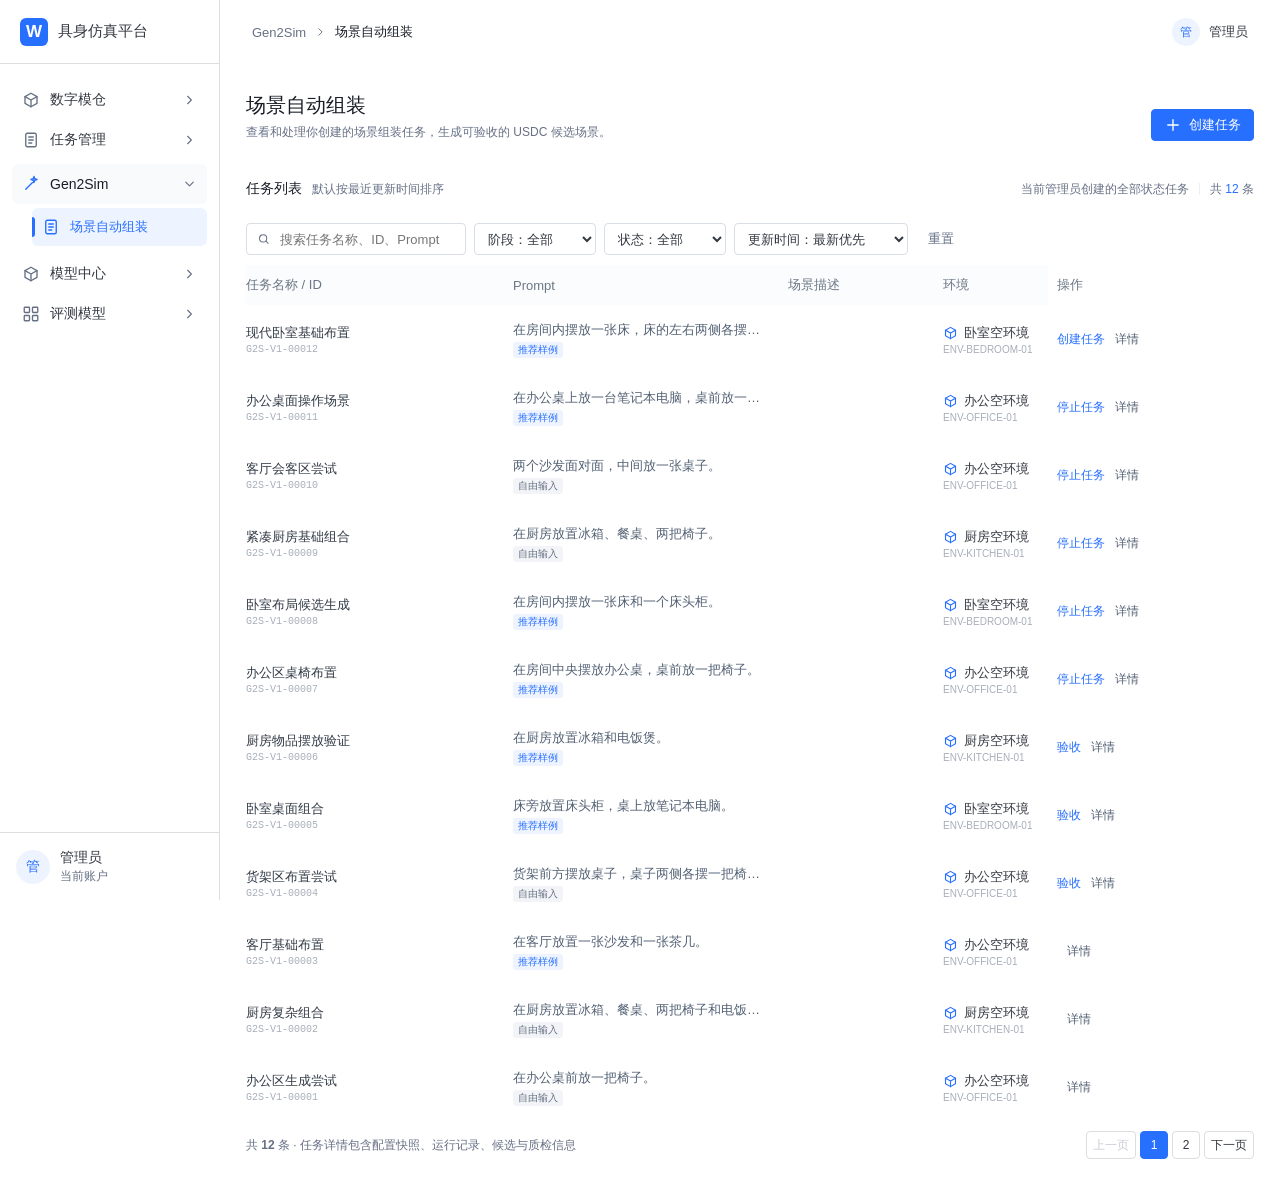
==== commit 29cabf55: "Add files via upload" ====
--- a/gen2sim-scene-task-list-v1/index.html
+++ b/gen2sim-scene-task-list-v1/index.html
@@ -128,10 +128,10 @@
     <main class="main"><header class="topbar"><div class="breadcrumb"><span>Gen2Sim</span><svg><use href="#i-chevron"/></svg><strong>场景自动组装</strong></div><div class="top-user"><span class="mini-avatar">管</span><span>管理员</span></div></header><div class="page"><section class="page-heading"><div><p class="eyebrow">GEN2SIM · SCENE ASSEMBLY</p><h1>场景自动组装</h1><p class="page-description">查看和处理你创建的场景组装任务，生成可验收的 USDC 候选场景。</p></div><button class="primary-btn" id="createTask"><svg><use href="#i-plus"/></svg>创建任务</button></section>
       <section class="task-panel"><div class="panel-header"><div><h2>任务列表</h2><span>默认按最近更新时间排序</span></div><div class="summary"><span>当前管理员创建的全部状态任务</span><i></i><span class="blue">共 <b id="taskCount">12</b> 条</span></div></div><div class="filters"><label class="search-box"><svg><use href="#i-search"/></svg><input id="search" type="search" placeholder="搜索任务名称、ID、Prompt、环境"></label><select id="statusFilter"><option value="all">状态：全部</option><option>草稿</option><option>解析中</option><option>待确认资产池</option><option>生成排队中</option><option>生成中</option><option>待验收</option><option>已完成</option><option>失败</option><option>已停止</option></select><select id="inputFilter"><option value="all">输入类型：全部</option><option>推荐样例</option><option>自由输入</option></select><select><option>环境：全部</option><option>卧室空环境</option><option>办公空环境</option><option>厨房空环境</option></select><select><option>更新时间：最新优先</option><option>待验收优先</option><option>失败优先</option></select><button class="text-btn" id="reset">重置</button></div><div class="table-wrap"><table><thead><tr><th>任务名称 / ID</th><th>Prompt</th><th>环境</th><th class="process-header">筛选策略</th><th>候选进度</th><th>当前阶段 / 状态</th><th>操作</th><th>质量 / 验收摘要</th><th>更新时间</th></tr></thead><tbody id="rows"></tbody></table></div><footer class="pagination"><span>共 <b id="footCount">12</b> 条 · 任务详情包含配置快照、运行记录、候选与质检信息</span><div><button disabled>上一页</button><button class="current">1</button><button>2</button><button>下一页</button></div></footer></section></div></main></div>
   <section class="modal-overlay hidden" id="createModal" role="dialog" aria-modal="true" aria-labelledby="createModalTitle"><div class="modal"><header class="modal-head"><div><h2 id="createModalTitle">创建场景组装任务</h2></div><button class="icon-btn" id="closeCreate" aria-label="关闭"><svg><use href="#i-close"/></svg></button></header><div class="modal-body">
-    <section class="basic-fields"><div class="field-grid"><label class="field"><span>任务名称</span><input id="modalTaskName" maxlength="50" placeholder="可选：为任务命名"></label><label class="field"><span>场景描述</span><input placeholder="可选：用途、验收重点或备注"></label></div></section>
-    <section class="form-section composer-section"><div class="composer-recommend"><span>为你推荐</span><button type="button" class="composer-chip prompt-template is-verified" data-success-tier="verified" title="实验场景 1：成功" data-prompt="在客厅里放一张办公沙发和一张桌子，沙发旁边再配一把椅子，桌子上放一台笔记本电脑。" data-env="客厅空环境"><i class="chip-icon">🛋️</i>客厅会客区</button><button type="button" class="composer-chip prompt-template is-verified" data-success-tier="verified" title="实验场景 2：成功" data-prompt="在衣帽间里放一个货架和一把椅子，并在货架旁边摆一张办公桌。" data-env="衣帽间空环境"><i class="chip-icon">🧥</i>衣帽间布置</button><button type="button" class="composer-chip prompt-template is-verified" data-success-tier="verified" title="实验场景 11：成功" data-prompt="在房间内摆放一张床，床的左右两侧各摆放一个床头柜，两个床头柜与床保持对称。" data-env="卧室空环境"><i class="chip-icon">🛏️</i>卧室对称布置</button><button type="button" class="composer-chip prompt-template is-verified" data-success-tier="verified" title="实验场景 4：成功" data-prompt="在厨房里放一张桌子和两把吧台椅，桌子上再放一个电饭煲。" data-env="厨房空环境"><i class="chip-icon">🍳</i>厨房桌椅组合</button><button type="button" class="composer-chip prompt-template is-verified" data-success-tier="80" title="实验场景 7：失败，但实现度为 80%" data-prompt="请在房间摆放一张桌子，桌子两侧各摆放两张椅子，总共摆放四张椅子，所有椅子都朝向桌子，桌子上放一台笔记本电脑。" data-env="办公空环境"><i class="chip-icon">🪑</i>四椅桌面组合</button></div><div class="scene-composer"><textarea id="modalPrompt" placeholder="描述你希望组装的场景…&#10;例如：在客厅中放 1 张沙发、1 张桌子和 1 把椅子，椅子放在沙发旁边，笔记本电脑放在桌上。"></textarea><div class="composer-tools"><select id="modalEnvSelect" aria-label="选择环境" hidden><option value="卧室空环境">卧室空环境</option><option value="客厅空环境">客厅空环境</option><option value="衣帽间空环境">衣帽间空环境</option><option value="办公空环境">办公空环境</option><option value="厨房空环境">厨房空环境</option></select><button type="button" class="env-selector-button" id="envSelectorButton" aria-haspopup="dialog"><span id="envSelectorLabel">卧室空环境</span><svg><use href="#i-chevron"/></svg></button><button type="button" class="composer-tool" id="imageUploadAction">上传参考图</button><button type="button" class="composer-tool" id="docUploadAction">导入提示词</button><input id="imageInput" type="file" accept="image/jpeg,image/png,image/webp" multiple hidden><input id="documentInput" type="file" accept=".txt,.md,.docx,text/plain,text/markdown,application/vnd.openxmlformats-officedocument.wordprocessingml.document" hidden></div></div><div class="attachment-list" id="attachmentList"></div><div class="prompt-validation" id="promptValidation" role="status" aria-live="polite"></div></section>
-    <section class="strategy-direct"><div class="strategy-grid"><label class="field quantity"><span>候选数量</span><div class="stepper"><button type="button" id="modalMinus">−</button><input id="modalQuantity" type="number" min="1" inputmode="numeric" value="3"><button type="button" id="modalPlus">＋</button><em>个候选场景</em></div></label><label class="field"><span>场景生成模型 <span class="dev-badge">开发中</span></span><button class="ghost-btn dev-only" type="button" data-dev="模型选择" style="justify-content:space-between">WWQW · v1.8 <svg><use href="#i-chevron"/></svg></button></label></div><div class="process-modes"><button type="button" class="mode-card active" data-process="manual"><span class="radio"></span><div><strong>人工筛选 + AI 组合</strong><p>由你确认资产池后生成。</p></div></button><button type="button" class="mode-card" data-process="auto"><span class="radio"></span><div><strong>AI 筛选 + 直接组合</strong><p>系统预选资产池，由你确认后生成。</p></div></button></div><div class="strategy-note"><span id="strategyNote">默认人工筛选 + AI 组合。</span></div></section>
-  </div><footer class="modal-foot"><div class="task-summary"><span>将创建新任务</span><strong id="modalSummary">候选数量 3 个 · 尚未解析场景需求</strong></div><div><button class="ghost-btn" id="cancelCreate">取消</button><button class="ghost-btn" id="modalSaveDraft">保存草稿</button><button class="primary-btn" id="modalParse"><svg><use href="#i-wand"/></svg>解析需求</button></div></footer></div></section>
+    <section class="basic-fields"><div class="field-grid"><label class="field"><span>任务名称</span><input id="modalTaskName" maxlength="50" placeholder="可选：为任务命名（最多 50 字）"></label><label class="field"><span>场景描述</span><input maxlength="50" placeholder="可选：用途、验收重点或备注（最多 50 字）"></label></div></section>
+    <section class="form-section composer-section"><div class="composer-recommend"><span>为你推荐</span><button type="button" class="composer-chip prompt-template is-verified" data-success-tier="verified" title="实验场景 1：成功" data-prompt="在客厅里放一张办公沙发和一张桌子，沙发旁边再配一把椅子，桌子上放一台笔记本电脑。" data-env="客厅空环境"><i class="chip-icon">🛋️</i>客厅会客区</button><button type="button" class="composer-chip prompt-template is-verified" data-success-tier="verified" title="实验场景 2：成功" data-prompt="在衣帽间里放一个货架和一把椅子，并在货架旁边摆一张办公桌。" data-env="衣帽间空环境"><i class="chip-icon">🧥</i>衣帽间布置</button><button type="button" class="composer-chip prompt-template is-verified" data-success-tier="verified" title="实验场景 11：成功" data-prompt="在房间内摆放一张床，床的左右两侧各摆放一个床头柜，两个床头柜与床保持对称。" data-env="卧室空环境"><i class="chip-icon">🛏️</i>卧室对称布置</button><button type="button" class="composer-chip prompt-template is-verified" data-success-tier="verified" title="实验场景 4：成功" data-prompt="在厨房里放一张桌子和两把吧台椅，桌子上再放一个电饭煲。" data-env="厨房空环境"><i class="chip-icon">🍳</i>厨房桌椅组合</button><button type="button" class="composer-chip prompt-template is-verified" data-success-tier="80" title="实验场景 7：失败，但实现度为 80%" data-prompt="请在房间摆放一张桌子，桌子两侧各摆放两张椅子，总共摆放四张椅子，所有椅子都朝向桌子，桌子上放一台笔记本电脑。" data-env="办公空环境"><i class="chip-icon">🪑</i>四椅桌面组合</button></div><div class="scene-composer"><textarea id="modalPrompt" placeholder="描述你希望组装的场景…&#10;例如：在客厅中放 1 张沙发、1 张桌子和 1 把椅子，椅子放在沙发旁边，笔记本电脑放在桌上。"></textarea><div class="composer-tools"><select id="modalEnvSelect" aria-label="选择环境" hidden><option value="卧室空环境">卧室空环境</option><option value="客厅空环境">客厅空环境</option><option value="衣帽间空环境">衣帽间空环境</option><option value="办公空环境">办公空环境</option><option value="厨房空环境">厨房空环境</option></select><button type="button" class="env-selector-button" id="envSelectorButton" aria-haspopup="dialog"><span id="envSelectorLabel">卧室空环境</span><svg><use href="#i-chevron"/></svg></button><button type="button" class="composer-tool composer-confirm" id="confirmPrompt">确认提示词</button></div></div><div hidden aria-hidden="true"><button type="button" id="imageUploadAction"></button><button type="button" id="docUploadAction"></button><input id="imageInput" type="file"><input id="documentInput" type="file"><div id="attachmentList"></div></div><div class="prompt-validation" id="promptValidation" role="status" aria-live="polite"></div></section>
+    <section class="strategy-direct"><div class="strategy-grid"><label class="field quantity"><span>候选数量</span><div class="stepper"><button type="button" id="modalMinus">−</button><input id="modalQuantity" type="number" min="1" max="3" inputmode="numeric" value="3"><button type="button" id="modalPlus">＋</button><em>个候选场景（1–3 个）</em></div></label><label class="field"><span>筛选模式</span><button class="ghost-btn" type="button" aria-label="当前筛选模式" style="justify-content:space-between" disabled>AI 筛选 + 直接组合</button></label></div><div class="process-modes" hidden><button type="button" class="mode-card active" data-process="auto"><span class="radio"></span><div><strong>AI 筛选 + 直接组合</strong></div></button></div><div class="strategy-note"><span id="strategyNote">系统自动筛选资产并直接组合。</span></div></section>
+  </div><footer class="modal-foot"><div><span id="modalSummary" hidden></span></div><div><button class="ghost-btn" id="cancelCreate">取消</button><button class="ghost-btn" id="modalSaveDraft">保存草稿</button><button class="primary-btn" id="modalParse" disabled><svg><use href="#i-wand"/></svg>创建任务</button></div></footer></div></section>
   <section class="asset-pool-page hidden" id="assetConfirmModal" role="dialog" aria-modal="true" aria-labelledby="assetConfirmTitle"><header class="asset-pool-top"><div><h1 id="assetConfirmTitle">确认组装物品池</h1><p>从已验证资产中确认本次任务可参与组装的物品；确认后将冻结资产筛选结果。</p></div><button class="icon-btn" id="closeAssetConfirm" aria-label="返回任务列表"><svg><use href="#i-close"/></svg></button></header><div class="asset-pool-context"><span>任务：<strong id="assetTaskName">未命名场景任务</strong></span><span>ID：<strong id="assetTaskId">G2S-20260918-00013</strong></span><span>环境：<strong id="confirmEnvironment">卧室空环境 · ENV-BEDROOM-01</strong></span><div class="asset-flow"><span>✓ 创建任务</span><span class="active">2 资产召回与人工筛选</span><span>3 批量生成</span><span>4 验收归档</span></div></div><main class="asset-workbench"><aside class="asset-filter"><div class="asset-filter-title"><h3>筛选条件</h3><button class="text-btn">重置</button></div><label class="filter-field">关键词<input placeholder="搜索名称或资产 ID"></label><div class="filter-field"><span>置信度</span><label class="filter-check"><input type="checkbox">高（≥80%）</label><label class="filter-check"><input type="checkbox">中（50%–79%）</label><label class="filter-check"><input type="checkbox">低（＜50%）</label></div><div class="filter-field"><span>资产状态</span><label class="filter-check"><input type="checkbox">仅看已选</label><label class="filter-check"><input type="checkbox">仅看风险资产</label></div><label class="filter-field">资产分类<select><option>全部已验证类别</option><option>家具</option><option>家电</option><option>收纳</option></select></label></aside><section class="asset-results"><div class="asset-results-header"><div><h3>召回资产</h3><p id="assetResultMeta">正在匹配环境兼容的已验证资产…</p></div><span class="status pending" id="assetMatchStatus">匹配中</span></div><div class="intent-readonly" aria-label="系统对场景需求的理解"><div><span>识别到的对象与数量</span><strong id="confirmObjects">等待解析</strong></div><div><span>关键空间关系</span><strong id="confirmRelations">等待解析</strong></div><div><span>风险提示</span><strong id="confirmRisk">等待解析</strong></div><div><span>解析假设</span><strong id="confirmAssumption">以当前环境为准</strong></div></div><div class="asset-result-list" id="assetCandidateGrid"></div></section><aside class="asset-pool-summary"><div class="asset-pool-head"><h3>组装物品池</h3><span id="assetSelectedCount">已选 0 项</span></div><p style="margin:0 0 12px;color:#667085;font-size:12px;line-height:1.55">必需资产将进入本次场景；候选与排除项不会作为硬约束进入生成。</p><div id="assetPoolGroups"></div><div class="asset-capacity"><span>环境容量预估</span><b id="assetCapacity">等待资产匹配完成</b><span>开始生成前将再次执行空间与碰撞预检查。</span></div></aside></main><footer class="asset-pool-footer"><span class="pool-status" id="assetPoolStatus">正在解析 Prompt 并匹配资产…</span><div><button class="ghost-btn" id="backToPrompt">返回修改 Prompt</button><button class="primary-btn" id="confirmAssetPool" disabled>确认资产池并生成</button></div></footer></section>
   <section class="task-detail-page hidden" id="detail" role="dialog" aria-modal="true"><div class="task-detail-dialog"><header class="task-detail-header"><div><div class="selection-breadcrumb"><button class="text-btn" id="back">场景自动组装</button><span>›</span><span>任务详情</span></div><div class="task-detail-title-row"><h1 id="detailTitle"></h1><span class="status" id="detailStatus"></span></div><p id="detailMeta"></p></div><div class="task-detail-actions"><button class="ghost-btn" id="cloneTask">克隆任务</button><button class="primary-btn" id="detailAction"></button><button class="icon-btn" id="closeDetail" aria-label="关闭"><svg><use href="#i-close"/></svg></button></div></header><section class="task-detail-summary" id="detailSummary"></section><div class="task-detail-tabs"><button class="active">任务概览</button><button>配置快照</button><button>运行记录</button></div><div class="task-detail-tab-panel"><div class="detail-snapshot-grid" id="detailCards"></div><section class="section"><h3>运行时间线</h3><div class="detail-timeline" id="timeline"></div></section><section class="section"><h3>候选与验收</h3><div id="candidate"></div></section></div></div></section><div class="toast" id="toast"></div>
   <section class="modal-overlay hidden" id="acceptanceModal" role="dialog" aria-modal="true" aria-labelledby="acceptanceTitle"><div class="modal acceptance-dialog"><header class="modal-head"><div><h2 id="acceptanceTitle">验收候选场景</h2><p>顺序浏览候选场景，在 3D 漫游或场景编辑中完成人工验收。</p></div><button class="icon-btn" id="closeAcceptance" aria-label="关闭"><svg><use href="#i-close"/></svg></button></header><div class="acceptance-body"><aside class="candidate-list"><h3>候选列表</h3><button class="candidate-row active" data-candidate="01"><strong>候选 01</strong><span>待验收</span></button></aside><section class="candidate-review"><div class="candidate-review-head"><h3 id="reviewTitle">候选 01 · 待验收</h3><span class="status review">待验收</span></div><div class="review-preview" id="reviewPreview">候选预览图 / 编辑器画面</div></section></div><footer class="modal-foot"><div class="task-summary"><span>候选验收</span><strong>完成后可返回任务列表查看归档结果。</strong></div><div><button class="ghost-btn" id="closeAcceptanceFooter">完成</button></div></footer></div></section>
@@ -153,19 +153,19 @@
     ].map(([name,id,input,type,env,code,num,status,stage,qa,time,action,risk,candidate])=>({name,id,input,type,env,code,num,status,stage,qa,time,action,risk,candidate}));
     const cls={草稿:'draft',解析中:'parsing','待确认资产池':'pending','生成排队中':'queue',生成中:'running','质检/预览中':'checking',待验收:'review',部分完成:'partial',已完成:'done',失败:'failed',已停止:'stopped'};const rows=document.querySelector('#rows'),search=document.querySelector('#search'),statusFilter=document.querySelector('#statusFilter'),inputFilter=document.querySelector('#inputFilter');
     cls['资产召回中']='parsing';cls['资产检索中']='parsing';cls['待人工确认资产池']='pending';cls['AI 筛选中']='parsing';cls['待处理']='pending';[...statusFilter.options].forEach(option=>{if(option.textContent==='解析中')option.textContent='资产检索中';if(option.textContent==='待确认资产池')option.textContent='待人工确认资产池'});['AI 筛选中','待处理'].forEach(text=>{const option=document.createElement('option');option.textContent=text;statusFilter.appendChild(option)});
-    const aiTaskIds=new Set(['G2S-V1-00011','G2S-V1-00008','G2S-V1-00006','G2S-V1-00003','G2S-V1-00001']);tasks.forEach(task=>{task.process=aiTaskIds.has(task.id)?'AI 筛选 + 直接组合':'人工筛选 + AI 组合';if(task.status==='待确认资产池')task.status='待人工确认资产池';if(/^(查看任务详情|查看失败原因)$/.test(task.action))task.action=''});const aiMatchingTask=tasks.find(task=>task.id==='G2S-V1-00011');if(aiMatchingTask){aiMatchingTask.status='AI 筛选中';aiMatchingTask.stage='AI 正在校验并自动确认物品池';aiMatchingTask.qa='AI 筛选中'};
+    tasks.forEach(task=>{task.process='AI 筛选 + 直接组合';if(task.status==='待确认资产池'){task.status='AI 筛选中';task.stage='AI 正在校验资产并自动确认物品池';task.qa='AI 筛选中';task.action='停止任务'}if(/^(查看任务详情|查看失败原因)$/.test(task.action))task.action=''});const aiMatchingTask=tasks.find(task=>task.id==='G2S-V1-00011');if(aiMatchingTask){aiMatchingTask.status='AI 筛选中';aiMatchingTask.stage='AI 正在校验并自动确认物品池';aiMatchingTask.qa='AI 筛选中'};
     function render(){const q=search.value.trim().toLowerCase(),s=statusFilter.value,t=inputFilter.value,shown=tasks.filter(x=>(s==='all'||x.status===s)&&(t==='all'||x.type===t)&&(`${x.name}${x.id}${x.input}${x.env}`.toLowerCase().includes(q)));document.querySelector('#taskCount').textContent=shown.length;document.querySelector('#footCount').textContent=shown.length;rows.innerHTML=shown.length?shown.map(x=>`<tr data-id="${x.id}"><td><strong>${x.name}</strong><code>${x.id}</code></td><td><span class="input-summary">${x.input}</span><span class="input-type ${x.type==='自由输入'?'free':''}">${x.type}</span></td><td><span class="env"><svg><use href="#i-cube"/></svg>${x.env}</span><small>${x.code}</small></td><td class="process-cell"><span class="process-badge ${x.process?.startsWith('AI')?'ai':''}">${x.process||'待选择'}</span></td><td><div class="progress"><span><b>${x.num}</b><em>${x.stage}</em></span><div><i style="width:${x.status==='草稿'||x.status==='失败'?0:x.status==='待验收'||x.status==='已完成'?100:55}%"></i></div></div></td><td><span class="status ${cls[x.status]}">${x.status}</span></td><td><span class="qa">${x.qa}</span></td><td><small>${x.time}</small></td><td><div class="task-action-group"><button class="action-link" data-action="${x.id}">${x.action}</button><button class="detail-link" data-detail="${x.id}">详情</button></div></td></tr>`).join(''):`<tr><td class="empty" colspan="9">暂无匹配任务 <button class="text-btn" id="emptyReset">重置筛选</button></td></tr>`;}
     function openDetail(id){const x=tasks.find(v=>v.id===id);if(!x)return;document.querySelector('#detailTitle').textContent=x.name;const s=document.querySelector('#detailStatus');s.textContent=x.status;s.className=`status ${cls[x.status]}`;document.querySelector('#detailMeta').textContent=`${x.id} · 创建于 2026-09-17 09:20 · 更新于 ${x.time}`;document.querySelector('#detailAction').textContent=x.action;document.querySelector('#detailSummary').innerHTML=`<div><span>推荐环境</span><strong class="detail-env"><i class="detail-env-art" aria-hidden="true"></i>${x.env}</strong><small>${x.code}</small></div><div><span>输入方式</span><strong>${x.type}</strong><small>完整 Prompt 已保存</small></div><div><span>候选进度</span><strong>${x.num}</strong><small>${x.qa}</small></div><div><span>当前阶段</span><strong>${x.status}</strong><small>${x.stage}</small></div>`;document.querySelector('#detailCards').innerHTML=`<div class="detail-card"><span>完整 Prompt</span><strong>${x.input}</strong><small>Scene Intent、资产池与版本信息均已生成配置快照。</small></div><div class="detail-card"><span>风险提示</span><strong>${x.risk}</strong><small>风险输入可修改为推荐表达或继续尝试。</small></div>`;document.querySelector('#timeline').innerHTML=`<div class="detail-event"><b>${x.status}</b><small>${x.time} · ${x.stage}</small></div><div class="detail-event"><b>创建任务</b><small>2026-09-17 09:20 · 管理员创建</small></div>`;document.querySelector('#candidate').innerHTML=`<div class="detail-candidate"><div><b>${x.candidate}</b><small>USDC、质检证据与人工验收结果在此任务下保留。</small></div><span class="status ${cls[x.status]}">${x.status}</span></div>`;document.querySelector('#detail').classList.remove('hidden');}
     function toast(text){const e=document.querySelector('#toast');e.textContent=text;e.classList.add('show');setTimeout(()=>e.classList.remove('show'),2100)}[search,statusFilter,inputFilter].forEach(el=>el.addEventListener('input',render));document.querySelector('#reset').onclick=()=>{search.value='';statusFilter.value='all';inputFilter.value='all';render()};rows.onclick=e=>{const detail=e.target.closest('[data-detail]'),action=e.target.closest('[data-action]');if(detail){e.stopPropagation();openDetail(detail.dataset.detail)}else if(action&&action.textContent.trim()==='停止任务'){e.stopPropagation();openStopConfirm(action.dataset.action)}else if(action&&action.textContent.trim()==='进入验收'){e.stopPropagation();openAcceptance()}if(e.target.id==='emptyReset')document.querySelector('#reset').click()};['#closeDetail','#back'].forEach(id=>document.querySelector(id).onclick=()=>document.querySelector('#detail').classList.add('hidden'));document.querySelector('#cloneTask').onclick=()=>toast('原型演示：以当前配置创建新草稿');document.querySelector('#detailAction').onclick=()=>toast('原型演示：执行当前任务的主操作');
     const acceptanceModal=document.querySelector('#acceptanceModal');
     setTimeout(()=>{const flow=acceptanceModal.querySelector('.acceptance-body'),views=['左前 45°','右后 45°','顶视图','平面图','入口视图'],viewMarkup=()=>views.map(name=>`<div class="candidate-view"><div class="view-thumb"><span>${name}</span></div><select aria-label="切换 ${name}"><option>${name}</option><option>切换其他渲染视角</option></select></div>`).join(''),reviewMarkup=(risk=false)=>`<div class="candidate-inspection"><section><div class="quality-grid"><div class="quality-item pass"><span>碰撞 / 穿模</span><b>通过</b></div><div class="quality-item pass"><span>落地 / 支撑</span><b>通过</b></div><div class="quality-item ${risk?'risk':'pass'}"><span>可达性</span><b>${risk?'不通过':'通过'}</b></div><div class="quality-item pass"><span>必需资产</span><b>3 / 3</b></div><div class="quality-item"><span>Prompt 命中</span><b>92%</b></div><div class="quality-item"><span>多样性风险</span><b>${risk?'低':'无'}</b></div></div></section><section class="manual-review"><h4>人工验收</h4><div class="reason-list"><label><input type="checkbox">穿模 / 碰撞</label><label><input type="checkbox">物理不稳定</label><label><input type="checkbox">必需物品缺失</label><label><input type="checkbox">风格不符</label><label><input type="checkbox">动线不可用</label><label><input type="checkbox">其他</label></div><textarea class="review-note" placeholder="选填，记录验收判断依据"></textarea><div class="review-decision"><button data-decision="unavailable">标记不可用</button><button class="available" data-decision="available">标记可用</button></div></section></div>`,card=(id,meta,risk=false)=>`<article class="candidate-card" data-state="${risk?'risk':'pending'}"><header class="candidate-card-head"><div><h3>候选 ${id} · 待验收</h3><p class="candidate-card-meta">${meta}</p></div><span class="status ${risk?'pending':'review'}">${risk?'存在风险 · 待验收':'质检通过 · 待验收'}</span></header><div class="candidate-card-body"><div class="candidate-views-label">场景预览 · 5 个关键视角</div><div class="candidate-views">${viewMarkup()}</div><div class="candidate-card-actions"><button data-large>查看大图</button><button data-roam>进入 3D 漫游</button></div>${reviewMarkup(risk)}</div></article>`;flow.className='acceptance-card-flow';flow.innerHTML=`<section class="acceptance-task-context"><div><h3>紧凑厨房基础组合 · 人工验收</h3><p>G2S-V1-00009 · 厨房空环境 · ENV-KITCHEN-01 · 目标生成 3 个候选</p></div><div class="acceptance-counts"><span>验收 <b>0 / 3</b></span><span>可用 <b>0</b></span><span>不可用 <b>0</b></span><span>待验收 <b>3</b></span></div></section><div class="acceptance-filters"><button class="acceptance-filter active" data-filter="all">全部</button><button class="acceptance-filter" data-filter="pending">仅看待验收</button><button class="acceptance-filter" data-filter="risk">仅看质检不通过</button><button class="acceptance-filter" data-filter="pass">仅看质检通过</button></div><main class="acceptance-cards">${card('01','自动质检：通过 · 4 项通过 · USDC 已生成 · 生成时间：今天 10:05')}${card('02','自动质检：存在风险 · 3 项通过、1 项风险 · USDC 已生成 · 生成时间：今天 10:07',true)}<article class="candidate-card failed" data-state="failed"><header class="candidate-card-head"><div><h3>候选 03 · 生成失败</h3><p class="candidate-card-meta">生成阶段：布局求解 · 生成时间：今天 10:09</p></div><span class="status failed">生成失败</span></header><div class="candidate-card-body"><div class="failure-detail"><h4>未生成可验收的 USDC 候选</h4><p>失败原因：空间约束无解。该候选未产生五视角与可漫游场景；详细运行记录可在任务详情中查看。</p></div></div></article></main>`;acceptanceModal.querySelector('.modal-head p').textContent='顺序浏览各候选，查看五视角、最小质检并完成人工验收。';flow.addEventListener('click',event=>{const filter=event.target.closest('[data-filter]'),decision=event.target.closest('[data-decision]');if(filter){flow.querySelectorAll('[data-filter]').forEach(button=>button.classList.toggle('active',button===filter));const key=filter.dataset.filter;flow.querySelectorAll('.candidate-card').forEach(item=>{const state=item.dataset.state;item.hidden=key==='all'?false:key==='pending'?state==='pending'||state==='risk':key==='risk'?state==='risk':state==='pending'});return}if(event.target.closest('[data-large]'))return toast('原型演示：打开当前候选的五视角大图');if(event.target.closest('[data-roam]'))return toast('原型演示：正在加载当前候选的 3D 漫游');if(decision){const cardNode=decision.closest('.candidate-card'),status=cardNode.querySelector('.status');status.textContent=decision.dataset.decision==='available'?'已标记可用':'已标记不可用';status.className=`status ${decision.dataset.decision==='available'?'done':'failed'}`;toast(`候选已${decision.dataset.decision==='available'?'标记可用':'标记不可用'}`)}})},0);
     const openAcceptance=()=>acceptanceModal.classList.remove('hidden'),closeAcceptance=()=>acceptanceModal.classList.add('hidden');
-    const stopConfirmModal=document.querySelector('#stopConfirmModal');let pendingStopTask=null;const openStopConfirm=id=>{const task=tasks.find(item=>item.id===id);if(!task)return;pendingStopTask=task;document.querySelector('#stopTaskName').textContent=`任务：${task.name} · ${task.id}`;stopConfirmModal.classList.remove('hidden')};const closeStopConfirm=()=>{pendingStopTask=null;stopConfirmModal.classList.add('hidden')};['#closeStopConfirm','#cancelStop'].forEach(id=>document.querySelector(id).onclick=closeStopConfirm);document.querySelector('#confirmStop').onclick=()=>{if(!pendingStopTask)return;pendingStopTask.status='已停止';pendingStopTask.stage='用户已停止，已有产物保留';pendingStopTask.qa='已停止';pendingStopTask.action='查看任务详情';closeStopConfirm();render();decorateTaskList();toast('任务已停止，已有候选与运行记录已保留')};document.querySelector('#detailAction').addEventListener('click',event=>{if(event.currentTarget.textContent.trim()!=='停止任务')return;event.stopImmediatePropagation();const task=tasks.find(item=>item.name===document.querySelector('#detailTitle').textContent);if(task)openStopConfirm(task.id)},true);
+    const stopConfirmModal=document.querySelector('#stopConfirmModal');let pendingStopTask=null;const openStopConfirm=id=>{const task=tasks.find(item=>item.id===id);if(!task)return;pendingStopTask=task;document.querySelector('#stopTaskName').textContent=`任务：${task.name} · ${task.id}`;stopConfirmModal.classList.remove('hidden')};const closeStopConfirm=()=>{pendingStopTask=null;stopConfirmModal.classList.add('hidden')};['#closeStopConfirm','#cancelStop'].forEach(id=>document.querySelector(id).onclick=closeStopConfirm);document.querySelector('#confirmStop').onclick=()=>{if(!pendingStopTask)return;pendingStopTask.status='已停止';pendingStopTask.stage='用户已停止，已有产物保留';pendingStopTask.qa='已停止';pendingStopTask.action='重新创建';closeStopConfirm();render();decorateTaskList();toast('任务已停止，可通过“重新创建”保留原填写信息重新提交')};document.querySelector('#detailAction').addEventListener('click',event=>{if(event.currentTarget.textContent.trim()!=='停止任务')return;event.stopImmediatePropagation();const task=tasks.find(item=>item.name===document.querySelector('#detailTitle').textContent);if(task)openStopConfirm(task.id)},true);
     ['#closeAcceptance','#closeAcceptanceFooter'].forEach(id=>document.querySelector(id).onclick=closeAcceptance);
     document.querySelectorAll('.candidate-row').forEach(row=>row.onclick=()=>{document.querySelectorAll('.candidate-row').forEach(x=>x.classList.remove('active'));row.classList.add('active');const id=row.dataset.candidate,failed=id==='03';document.querySelector('#reviewTitle').textContent=`候选 ${id} · ${failed?'生成失败':'待验收'}`;document.querySelector('#reviewPreview').textContent=failed?'该候选未生成可预览 USDC':'候选预览图 / 编辑器画面';document.querySelector('#reviewQa').textContent=failed?'布局求解无解':id==='02'?'3 项通过 · 1 项风险':'4 项通过';document.querySelector('#reviewRisk').textContent=failed?'空间约束无解':id==='02'?'可达性未检测':'无阻断风险'});
     [['#viewLargeImage','原型演示：打开候选大图'],['#openEditor','原型演示：正在编辑器中加载当前 USDC'],['#markUnavailable','原型演示：已标记候选不可用'],['#markAvailable','原型演示：已标记候选可用']].forEach(([selector,message])=>{const button=document.querySelector(selector);if(button)button.onclick=()=>toast(message)});
     document.addEventListener('click',event=>{const action=event.target.closest('[data-action]');if(action&&action.textContent.trim()==='进入验收'){event.preventDefault();event.stopPropagation();openAcceptance()}},true);
-    const createModal=document.querySelector('#createModal'),assetConfirmModal=document.querySelector('#assetConfirmModal'),modalPrompt=document.querySelector('#modalPrompt'),modalQty=document.querySelector('#modalQuantity'),envSelect=document.querySelector('#modalEnvSelect'),attachmentList=document.querySelector('#attachmentList');let selectedProcess='manual',activeAssetTask={name:'未命名场景任务',id:'G2S-20260918-00013'};document.querySelector('#modalParse').innerHTML='<svg><use href="#i-wand"/></svg>解析需求';
+    const createModal=document.querySelector('#createModal'),assetConfirmModal=document.querySelector('#assetConfirmModal'),modalPrompt=document.querySelector('#modalPrompt'),modalQty=document.querySelector('#modalQuantity'),envSelect=document.querySelector('#modalEnvSelect'),attachmentList=document.querySelector('#attachmentList');let selectedProcess='auto',activeAssetTask={name:'未命名场景任务',id:'G2S-20260918-00013'};document.querySelector('#modalParse').innerHTML='<svg><use href="#i-wand"/></svg>创建任务';
     const openCreate=()=>createModal.classList.remove('hidden'),closeCreate=()=>createModal.classList.add('hidden'),openAssetConfirm=()=>assetConfirmModal.classList.remove('hidden'),closeAssetConfirm=()=>assetConfirmModal.classList.add('hidden');document.querySelector('#createTask').onclick=openCreate;['#closeCreate','#cancelCreate'].forEach(id=>document.querySelector(id).onclick=closeCreate);document.querySelector('#closeAssetConfirm').onclick=closeAssetConfirm;document.querySelector('#backToPrompt').onclick=()=>{closeAssetConfirm();openCreate()};
     document.querySelectorAll('.prompt-template').forEach(b=>b.onclick=()=>{modalPrompt.value=b.dataset.prompt;document.querySelectorAll('.prompt-template').forEach(x=>x.classList.remove('active'));b.classList.add('active');if(b.dataset.env)envSelect.value=b.dataset.env;updatePromptValidation()});
     /* V1 Prompt preflight: config is intentionally local so experimental success rates can be replaced after review. */
@@ -209,13 +209,13 @@
     const renderAssetConfirm=()=>{const intent=intentForPrompt(modalPrompt.value),envCodes={卧室空环境:'ENV-BEDROOM-01 · 3.2 × 2.8m',客厅空环境:'ENV-LIVING-01 · 4.8 × 3.6m',衣帽间空环境:'ENV-CLOSET-01 · 2.6 × 2.4m',办公空环境:'ENV-OFFICE-01 · 4.2 × 3.2m',厨房空环境:'ENV-KITCHEN-01 · 3.4 × 2.8m'};document.querySelector('#assetTaskName').textContent=activeAssetTask.name;document.querySelector('#assetTaskId').textContent=activeAssetTask.id;document.querySelector('#confirmEnvironment').textContent=`${envSelect.value} · ${envCodes[envSelect.value]}`;document.querySelector('#confirmObjects').textContent=intent.objects;document.querySelector('#confirmRelations').textContent=intent.relations;document.querySelector('#confirmRisk').textContent=intent.risk;document.querySelector('#assetResultMeta').textContent=`共召回 ${intent.assets.length} 项已验证资产，按相关性排序`;document.querySelector('#assetMatchStatus').textContent='匹配完成';document.querySelector('#assetMatchStatus').className='status done';document.querySelector('#assetCandidateGrid').innerHTML=intent.assets.map(([name,id,note],index)=>`<article class="asset-result" data-name="${name}"><input type="checkbox" checked aria-label="选择 ${name}"><div class="asset-thumb">${iconForAsset(name)}</div><div><strong>${name}</strong><span>匹配：${note}</span><small>${id} · 已验证资产</small></div><span class="asset-confidence">${98-index*4}%</span><select class="asset-role" aria-label="${name} 角色"><option ${index===intent.assets.length-1&&intent.assets.length>2?'':'selected'}>必需</option><option ${index===intent.assets.length-1&&intent.assets.length>2?'selected':''}>候选</option><option>排除</option></select></article>`).join('');document.querySelector('#assetPoolStatus').textContent=selectedProcess==='manual'?'可在已验证资产范围内筛选、替换或排除后确认。':'AI 已预选资产池；确认后将直接生成候选。';document.querySelector('#assetCapacity').textContent='当前物品池满足基础组合要求';document.querySelector('#confirmAssetPool').disabled=false;syncAssetPool();};
     document.querySelector('#assetCandidateGrid').onchange=syncAssetPool;const assetPromptContext=document.createElement('span');assetPromptContext.className='asset-prompt-context';assetPromptContext.innerHTML='<b>Prompt：</b><span></span>';document.querySelector('.asset-pool-context').insertBefore(assetPromptContext,document.querySelector('.asset-flow'));const syncAssetPrompt=()=>assetPromptContext.querySelector('span').textContent=modalPrompt.value||'等待输入 Prompt';new MutationObserver(()=>{if(!assetConfirmModal.classList.contains('hidden'))syncAssetPrompt()}).observe(assetConfirmModal,{attributes:true,attributeFilter:['class']});
     document.querySelector('#modalSaveDraft').onclick=()=>toast('原型演示：已保存为草稿');document.querySelector('#modalParse').onclick=()=>{if(!modalPrompt.value.trim())return toast('请先描述希望组装的场景');assetConfirmModal.classList.toggle('auto',selectedProcess==='auto');closeCreate();openAssetConfirm();document.querySelector('#assetResultMeta').textContent='正在解析 Prompt、校验环境并匹配已验证资产…';document.querySelector('#assetMatchStatus').textContent='匹配中';document.querySelector('#assetMatchStatus').className='status pending';document.querySelector('#assetCandidateGrid').innerHTML='<div style="padding:28px 0;color:#98a2b3;font-size:13px">正在加载推荐资产…</div>';document.querySelector('#assetPoolGroups').innerHTML='';document.querySelector('#assetPoolStatus').textContent='正在解析 Prompt 并匹配资产…';document.querySelector('#confirmAssetPool').disabled=true;setTimeout(renderAssetConfirm,650)};document.querySelector('#confirmAssetPool').onclick=()=>{closeAssetConfirm();toast(`原型演示：资产池已确认，正在生成 ${modalQty.value} 个候选`)};summary();render();
-    let assetRetrievalTimer;const envCodeFor=env=>({卧室空环境:'ENV-BEDROOM-01',客厅空环境:'ENV-LIVING-01',衣帽间空环境:'ENV-CLOSET-01',办公空环境:'ENV-OFFICE-01',厨房空环境:'ENV-KITCHEN-01'}[env]||'ENV-BEDROOM-01');const beginAssetRecall=()=>{closeCreate();clearTimeout(assetRetrievalTimer);const name=document.querySelector('#modalTaskName').value.trim()||activeAssetTask.name||'未命名场景任务',prompt=modalPrompt.value.trim(),env=envSelect.value,id=activeAssetTask.id||'G2S-V1-00013',process=selectedProcess==='auto'?'AI 筛选 + 直接组合':'人工筛选 + AI 组合';let task=tasks.find(item=>item.id===id);if(!task){task={name,id,input:prompt,type:'自由输入',env,code:envCodeFor(env),num:`目标 ${modalQty.value} 个`,status:'资产检索中',stage:'正在检索与空间兼容的已验证资产',qa:'预计约 15 秒',time:'刚刚',action:'',risk:'等待资产检索完成',candidate:'尚未生成候选',process};tasks.unshift(task)}else Object.assign(task,{name,input:prompt,env,code:envCodeFor(env),num:`目标 ${modalQty.value} 个`,status:process.startsWith('AI')?'AI 筛选中':'资产检索中',stage:process.startsWith('AI')?'AI 正在检索、校验并自动确认物品池':'正在检索与空间兼容的已验证资产',qa:'预计约 15 秒',time:'刚刚',action:'',process});activeAssetTask={name,id};render();decorateTaskList();toast('任务已创建，正在检索可用资产，预计约 15 秒');assetRetrievalTimer=setTimeout(()=>{if(process.startsWith('AI')){Object.assign(task,{status:'生成排队中',stage:'AI 已确认物品池，等待生成候选',qa:'等待生成',action:'停止任务',time:'刚刚'});render();decorateTaskList();toast('AI 已确认物品池，候选生成已进入队列');return}Object.assign(task,{status:'待人工确认资产池',stage:'资产检索完成，等待确认组装物品池',qa:'已匹配资产，待确认',action:'确认组装物品池',time:'刚刚'});render();decorateTaskList();toast('资产检索完成，请在任务列表确认组装物品池')},15000)};const openManualAssetConfirm=task=>{selectedProcess='manual';document.querySelectorAll('[data-process]').forEach(button=>button.classList.toggle('active',button.dataset.process==='manual'));modalPrompt.value=task.input;envSelect.value=task.env;document.querySelector('#modalTaskName').value=task.name;activeAssetTask={name:task.name,id:task.id};assetConfirmModal.classList.remove('auto');openAssetConfirm();document.querySelector('#assetResultMeta').textContent='正在加载已检索资产…';document.querySelector('#assetMatchStatus').textContent='加载中';document.querySelector('#assetMatchStatus').className='status pending';document.querySelector('#assetCandidateGrid').innerHTML='<div style="padding:28px 0;color:#98a2b3;font-size:13px">正在加载已检索资产…</div>';document.querySelector('#assetPoolGroups').innerHTML='';document.querySelector('#assetPoolStatus').textContent='正在读取资产检索结果…';document.querySelector('#confirmAssetPool').disabled=true;setTimeout(renderAssetConfirm,280)};
+    let assetRetrievalTimer;const envCodeFor=env=>({卧室空环境:'ENV-BEDROOM-01',客厅空环境:'ENV-LIVING-01',衣帽间空环境:'ENV-CLOSET-01',办公空环境:'ENV-OFFICE-01',厨房空环境:'ENV-KITCHEN-01'}[env]||'ENV-BEDROOM-01');const beginAssetRecall=()=>{closeCreate();clearTimeout(assetRetrievalTimer);const name=document.querySelector('#modalTaskName').value.trim()||activeAssetTask.name||'未命名场景任务',prompt=modalPrompt.value.trim(),env=envSelect.value,id=activeAssetTask.id||'G2S-V1-00013',process=selectedProcess==='auto'?'AI 筛选 + 直接组合':'人工筛选 + AI 组合';let task=tasks.find(item=>item.id===id);if(!task){task={name,id,input:prompt,type:'自由输入',env,code:envCodeFor(env),num:`目标 ${modalQty.value} 个`,status:'资产检索中',stage:'正在检索与空间兼容的已验证资产',qa:'',time:'刚刚',action:'',risk:'等待资产检索完成',candidate:'尚未生成候选',process};tasks.unshift(task)}else Object.assign(task,{name,input:prompt,env,code:envCodeFor(env),num:`目标 ${modalQty.value} 个`,status:process.startsWith('AI')?'AI 筛选中':'资产检索中',stage:process.startsWith('AI')?'AI 正在检索、校验并自动确认物品池':'正在检索与空间兼容的已验证资产',qa:'',time:'刚刚',action:'',process});activeAssetTask={name,id};render();decorateTaskList();toast('任务已创建，正在检索可用资产，预计约 15 秒');assetRetrievalTimer=setTimeout(()=>{if(process.startsWith('AI')){Object.assign(task,{status:'生成排队中',stage:'AI 已确认物品池，等待生成候选',qa:'等待生成',action:'停止任务',time:'刚刚'});render();decorateTaskList();toast('AI 已确认物品池，候选生成已进入队列');return}Object.assign(task,{status:'待人工确认资产池',stage:'资产检索完成，等待确认组装物品池',qa:'已匹配资产，待确认',action:'确认组装物品池',time:'刚刚'});render();decorateTaskList();toast('资产检索完成，请在任务列表确认组装物品池')},15000)};const openManualAssetConfirm=task=>{selectedProcess='manual';document.querySelectorAll('[data-process]').forEach(button=>button.classList.toggle('active',button.dataset.process==='manual'));modalPrompt.value=task.input;envSelect.value=task.env;document.querySelector('#modalTaskName').value=task.name;activeAssetTask={name:task.name,id:task.id};assetConfirmModal.classList.remove('auto');openAssetConfirm();document.querySelector('#assetResultMeta').textContent='正在加载已检索资产…';document.querySelector('#assetMatchStatus').textContent='加载中';document.querySelector('#assetMatchStatus').className='status pending';document.querySelector('#assetCandidateGrid').innerHTML='<div style="padding:28px 0;color:#98a2b3;font-size:13px">正在加载已检索资产…</div>';document.querySelector('#assetPoolGroups').innerHTML='';document.querySelector('#assetPoolStatus').textContent='正在读取资产检索结果…';document.querySelector('#confirmAssetPool').disabled=true;setTimeout(renderAssetConfirm,280)};
     const openTaskEdit=()=>{document.querySelector('#createModalTitle').textContent='编辑场景组装任务';document.querySelector('#modalParse').innerHTML='<svg><use href="#i-wand"/></svg>重新解析需求';document.querySelector('#modalTaskName').value=activeAssetTask.name==='未命名场景任务'?'':activeAssetTask.name;openCreate()};
     document.querySelector('#createTask').onclick=()=>{activeAssetTask={name:'未命名场景任务',id:`G2S-V1-${String(13+tasks.length).padStart(5,'0')}`};document.querySelector('#createModalTitle').textContent='创建场景组装任务';document.querySelector('#modalParse').innerHTML='<svg><use href="#i-wand"/></svg>解析需求';document.querySelector('#modalTaskName').value='';modalPrompt.value='';attachmentList.innerHTML='';updatePromptValidation();openCreate()};document.querySelector('#backToPrompt').onclick=()=>{closeAssetConfirm();openTaskEdit()};
     document.querySelector('#modalParse').onclick=()=>{const validation=updatePromptValidation();if(validation==='empty')return toast('请先描述希望组装的场景');if(validation==='blocked')return toast('请重新输入可组装的场景需求后再解析');activeAssetTask={name:document.querySelector('#modalTaskName').value.trim()||'未命名场景任务',id:activeAssetTask.id||'G2S-20260918-00013'};beginAssetRecall()};
     document.addEventListener('click',event=>{const action=event.target.closest('[data-action]');if(!action)return;const task=tasks.find(item=>item.id===action.dataset.action),label=action.textContent.trim();if(!task||!['确认组装物品池','创建任务'].includes(label))return;event.preventDefault();event.stopPropagation();if(label==='创建任务'){selectedProcess='manual';document.querySelectorAll('[data-process]').forEach(button=>button.classList.toggle('active',button.dataset.process==='manual'));modalPrompt.value=task.input;envSelect.value=task.env;document.querySelector('#modalTaskName').value=task.name;activeAssetTask={name:task.name,id:task.id};openTaskEdit()}else openManualAssetConfirm(task)},true);
     const taskTableHeader=document.querySelector('.task-panel thead tr');taskTableHeader.appendChild(taskTableHeader.children[6]);document.querySelectorAll('.task-panel th')[1].textContent='Prompt';
-    const processFilter=document.createElement('select');processFilter.id='processFilter';processFilter.innerHTML='<option value="all">筛选策略：全部</option><option value="人工筛选 + AI 组合">人工筛选 + AI 组合</option><option value="AI 筛选 + 直接组合">AI 筛选 + 直接组合</option>';inputFilter.after(processFilter);updatePromptValidation();
+    const processFilter=document.createElement('select');processFilter.id='processFilter';processFilter.innerHTML='<option value="AI 筛选 + 直接组合">筛选策略：AI 筛选 + 直接组合</option>';inputFilter.after(processFilter);updatePromptValidation();
     const decorateTaskList=()=>{let visible=0;rows.querySelectorAll('tr[data-id]').forEach(row=>{const task=tasks.find(item=>item.id===row.dataset.id);if(!task)return;const match=processFilter.value==='all'||task.process===processFilter.value;row.style.display=match?'':'none';if(match)visible++});document.querySelector('#taskCount').textContent=visible;document.querySelector('#footCount').textContent=visible};processFilter.onchange=decorateTaskList;[search,statusFilter,inputFilter].forEach(element=>element.addEventListener('input',()=>setTimeout(decorateTaskList)));render();decorateTaskList();
     /* Final interaction refinements for confirmed screens. */
     const assetTitleName=document.createElement('span');assetTitleName.className='asset-pool-task-name';document.querySelector('#assetConfirmTitle').append(assetTitleName);new MutationObserver(()=>{if(!assetConfirmModal.classList.contains('hidden'))assetTitleName.textContent=`· ${activeAssetTask.name}`}).observe(assetConfirmModal,{attributes:true,attributeFilter:['class']});
@@ -273,12 +273,12 @@
     syncEnvSelectorLabel();
 
     /* 列表按用户流程提供筛选：搜索、阶段、状态、策略、更新时间、重置。 */
-    const workflowStageOf=task=>{if(task.status==='草稿')return '创建任务';if(task.status==='资产检索中'||task.status==='AI 筛选中')return '资产检索';if(task.status==='待确认组装物品池')return '确认组装物品池';if(['验收中','待验收'].includes(task.status))return '验收';if(task.status==='已完成')return '完成';return '异常结束'};
-    const normalizeWorkflowStatus=task=>{if(['资产召回中','解析中'].includes(task.status))task.status='资产检索中';if(['待确认资产池','待人工确认资产池','待处理'].includes(task.status))task.status='待确认组装物品池';if(['生成排队中','生成中'].includes(task.status)){task.status='验收中';task.stage='正在准备可验收候选，完成后可进入验收'}if(task.status==='质检/预览中'||task.status==='部分完成')task.status='待验收';if(task.action==='进入验收')task.action='验收';};
-    cls['待确认组装物品池']='pending';cls['验收中']='review';
+    const workflowStageOf=task=>{if(task.status==='草稿')return '创建任务';if(task.status==='组合中')return '组合中';if(task.status==='待验收')return '验收';if(task.status==='已完成')return '完成';return '异常结束'};
+    const normalizeWorkflowStatus=task=>{if(['资产召回中','解析中','资产检索中','AI 筛选中','生成排队中','生成中','验收中'].includes(task.status)){task.status='组合中';task.stage='AI 正在检索资产、筛选并组合候选场景'}if(['待确认资产池','待人工确认资产池','待处理','待确认组装物品池'].includes(task.status)){task.status='组合中';task.stage='AI 正在检索资产、筛选并组合候选场景';task.action='停止任务'}if(task.status==='质检/预览中'||task.status==='部分完成')task.status='待验收';if(task.action==='进入验收')task.action='验收';};
+    cls['组合中']='review';
     const filterBar=document.querySelector('.task-panel .filters'),searchLabel=filterBar.querySelector('.search-box'),timeFilter=[...filterBar.querySelectorAll('select')].find(select=>select.textContent.includes('更新时间'));
-    const stageFilter=document.createElement('select');stageFilter.id='stageFilter';stageFilter.innerHTML='<option value="all">阶段：全部</option><option value="创建任务">创建任务</option><option value="资产检索">资产检索</option><option value="确认组装物品池">确认组装物品池</option><option value="验收">验收</option><option value="完成">完成</option>';
-    statusFilter.innerHTML='<option value="all">状态：全部</option><option>草稿</option><option>资产检索中</option><option>AI 筛选中</option><option>待确认组装物品池</option><option>验收中</option><option>待验收</option><option>已完成</option><option>失败</option><option>已停止</option>';
+    const stageFilter=document.createElement('select');stageFilter.id='stageFilter';stageFilter.innerHTML='<option value="all">阶段：全部</option><option value="创建任务">创建任务</option><option value="组合中">组合中</option><option value="验收">验收</option><option value="完成">完成</option>';
+    statusFilter.innerHTML='<option value="all">状态：全部</option><option>草稿</option><option>组合中</option><option>待验收</option><option>已完成</option><option>失败</option><option>已停止</option>';
     const resetButton=document.querySelector('#reset');inputFilter.remove();[...filterBar.querySelectorAll('select')].forEach(select=>{if(select!==statusFilter&&select!==processFilter&&select!==timeFilter)select.remove()});filterBar.replaceChildren(searchLabel,stageFilter,statusFilter,processFilter,timeFilter,resetButton);
     const renderWithWorkflowStatus=render;render=()=>{tasks.forEach(normalizeWorkflowStatus);renderWithWorkflowStatus();setTimeout(applyWorkflowFilters,0)};
     const applyWorkflowFilters=()=>{rows.querySelectorAll('tr[data-id]').forEach(row=>{const task=tasks.find(item=>item.id===row.dataset.id);if(!task)return;const stageMatch=stageFilter.value==='all'||workflowStageOf(task)===stageFilter.value;const processMatch=processFilter.value==='all'||task.process===processFilter.value;row.style.display=stageMatch&&processMatch?'':'none'});const visible=[...rows.querySelectorAll('tr[data-id]')].filter(row=>row.style.display!=='none').length;document.querySelector('#taskCount').textContent=visible;document.querySelector('#footCount').textContent=visible};
@@ -292,23 +292,52 @@
     document.body.insertAdjacentHTML('beforeend','<section class="asset-preview-modal hidden" id="assetPreviewModal"><div class="asset-preview-frame"><header><h2 id="assetPreviewTitle">资产预览</h2><button class="icon-btn" id="closeAssetPreview" aria-label="关闭"><svg><use href="#i-close"></use></svg></button></header><div class="asset-preview-art" id="assetPreviewArt"><span class="asset-preview-glyph" id="assetPreviewGlyph">◼</span><div class="asset-preview-axis" aria-label="三维坐标轴"><i class="axis-y">Y</i><i class="axis-z">Z</i><i class="axis-x">X</i></div></div><footer class="asset-preview-controls"><label>显示辅助 <input id="assetPreviewHelper" type="checkbox" checked></label><label>背景颜色 <input id="assetPreviewBackground" type="color" value="#f7f8fa"></label></footer></div></section>');
     const assetPreviewModal=document.querySelector('#assetPreviewModal'),assetPreviewArt=document.querySelector('#assetPreviewArt');document.querySelector('#closeAssetPreview').onclick=()=>assetPreviewModal.classList.add('hidden');document.querySelector('#assetPreviewHelper').onchange=event=>assetPreviewArt.classList.toggle('helpers-off',!event.target.checked);document.querySelector('#assetPreviewBackground').oninput=event=>assetPreviewArt.style.background=event.target.value;assetGrid.addEventListener('click',event=>{const thumb=event.target.closest('.asset-thumb');if(!thumb)return;const row=thumb.closest('.asset-result');document.querySelector('#assetPreviewTitle').textContent=`预览 · ${row.dataset.name}`;document.querySelector('#assetPreviewGlyph').textContent=thumb.textContent;assetPreviewModal.classList.remove('hidden')});
     /* 人工验收不做 AI 风险判定：结果可改选，也可取消后重新判断。 */
-    const acceptanceCandidates=[{id:'01',state:'pending'},{id:'02',state:'pending'},{id:'03',state:'pending'}];
+    const acceptanceCandidates=[{id:'01',state:'pending',edited:false,reasons:[],summary:''},{id:'02',state:'pending',edited:false,reasons:[],summary:''},{id:'03',state:'pending',edited:false,reasons:[],summary:''}];
     const acceptanceViews=['平面图','左前 45°','右后 45°','顶视图','入口视图'];
-    const acceptanceViewMarkup=()=>acceptanceViews.map(view=>`<div class="candidate-view"><div class="view-thumb"><span>${view}</span></div><select aria-label="${view}"><option>${view}</option></select></div>`).join('');
-    const acceptanceCardMarkup=candidate=>{const decisionText=candidate.state==='available'?'已标记可用':candidate.state==='unavailable'?'已标记不可用':'待验收',pending=candidate.state==='pending',decisionActions=pending?'<button class="decision-available" data-verdict="available">标记可用</button><button class="decision-unavailable" data-verdict="unavailable">标记不可用</button>':'<button class="decision-cancel" data-verdict-cancel>取消判断</button>';return `<article class="candidate-card" data-candidate-id="${candidate.id}"><header class="candidate-card-head"><div><h3>候选 ${candidate.id} · ${decisionText}</h3><p class="candidate-card-meta">USDC 已生成 · 可查看五视角、进入 3D 漫游或编辑当前场景</p></div><span class="status ${candidate.state==='available'?'done':candidate.state==='unavailable'?'failed':'review'}">${decisionText}</span></header><div class="candidate-card-body"><div class="candidate-views-label">场景预览 · 5 个关键视角</div><div class="candidate-views">${acceptanceViewMarkup()}</div><div class="candidate-card-actions"><button data-roam>进入 3D 漫游</button><button data-edit-scene>编辑场景</button></div><div class="candidate-decision-bar"><div class="candidate-decision-copy"><b>人工验收</b><span>${pending?'请选择该候选是否可用。':`当前结论：${candidate.state==='available'?'可用':'不可用'}。`}</span></div><div class="candidate-decision-actions">${decisionActions}</div></div></div></article>`};
+    const acceptanceViewMarkup=candidate=>`<div class="candidate-view candidate-plan-view"><div class="view-thumb"><span>平面图</span></div><small>平面图</small></div><div class="candidate-view candidate-editor-view">${candidate.edited?'<div class="view-thumb edited-view"><span>编辑场景 · 最后视角</span></div><small>编辑场景 · 最后视角</small>':'<button class="candidate-editor-slot" data-edit-scene><b>编辑场景</b><span>进入编辑后回传最后视角</span></button>'}</div>`;
+    const acceptanceCardMarkup=candidate=>{const decisionText=candidate.state==='available'?'已标记可用':candidate.state==='unavailable'?'已标记不可用':'待验收',pending=candidate.state==='pending',unavailableForm=Boolean(candidate.unavailableForm),decisionActions=pending?`<button class="decision-available" data-verdict="available">标记可用</button><button class="decision-unavailable" data-open-unavailable>标记不可用</button>`:'<button class="decision-cancel" data-verdict-cancel>取消判断</button>',unavailablePanel=unavailableForm?`<section class="unavailable-confirm"><b>确认标记不可用</b><span>不可用原因（至少选择一项）</span><div class="unavailable-reasons">${['穿模 / 碰撞','物理不稳定','必需物品缺失','风格不符','动线不可用','场景不符合 Prompt','其他'].map(reason=>`<label><input type="checkbox" value="${reason}" ${candidate.reasons.includes(reason)?'checked':''}>${reason}</label>`).join('')}</div><label class="unavailable-summary"><span>验收摘要（必填）</span><textarea data-unavailable-summary placeholder="请输入验收结论、问题或判断依据">${candidate.summary}</textarea></label><div class="unavailable-confirm-actions"><button data-cancel-unavailable>取消</button><button class="decision-unavailable" data-confirm-unavailable>确认标记不可用</button></div></section>`:'';return `<article class="candidate-card" data-candidate-id="${candidate.id}"><header class="candidate-card-head"><div><h3>候选 ${candidate.id} · ${decisionText}</h3><p class="candidate-card-meta">USDC 已生成 · 当前可查看平面图；编辑场景后将保留最后视角</p></div><div class="candidate-head-actions"><button data-roam>进入 3D 漫游</button><span class="status ${candidate.state==='available'?'done':candidate.state==='unavailable'?'failed':'review'}">${decisionText}</span></div></header><div class="candidate-card-body"><div class="candidate-views-label">场景预览</div><div class="candidate-views candidate-two-views">${acceptanceViewMarkup(candidate)}</div><div class="candidate-decision-bar"><div class="candidate-decision-copy"><b>人工验收</b><span>${pending?'请选择该候选是否可用。':`当前结论：${candidate.state==='available'?'可用':'不可用'}。`}</span></div><div class="candidate-decision-actions">${decisionActions}</div></div>${unavailablePanel}</div></article>`};
     const renderAcceptanceV2=()=>{const flow=acceptanceModal.querySelector('.acceptance-card-flow');if(!flow)return;const taskName=currentDetailTask?.name||'紧凑厨房基础组合';const decided=acceptanceCandidates.filter(item=>item.state!=='pending').length,available=acceptanceCandidates.filter(item=>item.state==='available').length,unavailable=acceptanceCandidates.filter(item=>item.state==='unavailable').length;acceptanceModal.querySelector('#acceptanceTitle').textContent=`验收候选场景 · ${taskName}`;flow.innerHTML=`<section class="acceptance-task-context"><div><h3>${taskName} · 人工验收</h3><p>${currentDetailTask?.id||'G2S-V1-00009'} · ${currentDetailTask?.env||'厨房空环境'} · ${currentDetailTask?.code||'ENV-KITCHEN-01'}</p></div><div class="acceptance-counts"><span>已判断 <b>${decided} / ${acceptanceCandidates.length}</b></span><span>可用 <b>${available}</b></span><span>不可用 <b>${unavailable}</b></span></div></section><main class="acceptance-cards">${acceptanceCandidates.map(acceptanceCardMarkup).join('')}</main>`;acceptanceModal.querySelector('.modal-foot .task-summary').innerHTML=`<span>候选验收</span><strong>已验收 ${decided} 个，未验收 ${acceptanceCandidates.length-decided} 个</strong>`;document.querySelector('#closeAcceptanceFooter').textContent='完成'};
-    setTimeout(()=>{renderAcceptanceV2();acceptanceModal.querySelector('.acceptance-card-flow').onclick=event=>{const card=event.target.closest('[data-candidate-id]');if(!card)return;const candidate=acceptanceCandidates.find(item=>item.id===card.dataset.candidateId),verdict=event.target.closest('[data-verdict]'),cancel=event.target.closest('[data-verdict-cancel]');if(verdict){candidate.state=verdict.dataset.verdict;renderAcceptanceV2();return}if(cancel){candidate.state='pending';renderAcceptanceV2();return}if(event.target.closest('[data-roam]'))return toast('原型演示：正在加载当前候选的 3D 漫游');if(event.target.closest('[data-edit-scene]')){document.querySelector('#sceneEditorTitle').textContent=`编辑场景 · 候选 ${candidate.id}`;sceneEditorModal.classList.remove('hidden')}};document.querySelector('#closeAcceptanceFooter').onclick=()=>{closeAcceptance();toast('候选验收已完成')}} ,0);
+    let activeEditingCandidate=null;
+    setTimeout(()=>{renderAcceptanceV2();const acceptanceFlow=acceptanceModal.querySelector('.acceptance-card-flow');acceptanceFlow.onclick=event=>{const card=event.target.closest('[data-candidate-id]');if(!card)return;const candidate=acceptanceCandidates.find(item=>item.id===card.dataset.candidateId),verdict=event.target.closest('[data-verdict]'),cancel=event.target.closest('[data-verdict-cancel]');if(verdict){candidate.state=verdict.dataset.verdict;candidate.unavailableForm=false;renderAcceptanceV2();return}if(event.target.closest('[data-open-unavailable]')){candidate.unavailableForm=true;renderAcceptanceV2();return}if(event.target.closest('[data-cancel-unavailable]')){candidate.unavailableForm=false;renderAcceptanceV2();return}if(event.target.closest('[data-confirm-unavailable]')){candidate.reasons=[...card.querySelectorAll('.unavailable-reasons input:checked')].map(input=>input.value);candidate.summary=card.querySelector('[data-unavailable-summary]').value.trim();if(!candidate.reasons.length)return toast('请选择至少一个不可用原因');if(!candidate.summary)return toast('请填写验收摘要');candidate.state='unavailable';candidate.unavailableForm=false;renderAcceptanceV2();return}if(cancel){candidate.state='pending';candidate.reasons=[];candidate.summary='';renderAcceptanceV2();return}if(event.target.closest('[data-roam]'))return toast('原型演示：正在加载当前候选的 3D 漫游');if(event.target.closest('[data-edit-scene]')){activeEditingCandidate=candidate;document.querySelector('#sceneEditorTitle').textContent=`编辑场景 · 候选 ${candidate.id}`;sceneEditorModal.classList.remove('hidden')}};document.querySelector('#closeAcceptanceFooter').onclick=()=>{closeAcceptance();toast('候选验收已完成')};const returnFromEditor=()=>{sceneEditorModal.classList.add('hidden');if(activeEditingCandidate){activeEditingCandidate.edited=true;activeEditingCandidate=null;renderAcceptanceV2();toast('已回传编辑场景的最后视角')}};document.querySelector('#closeSceneEditor').onclick=returnFromEditor;document.querySelector('#saveSceneEdit').onclick=returnFromEditor} ,0);
 
     /* 详情页仅展示五阶段，并让场景列表复用验收卡片。 */
-    const workflowIndexV2=task=>{if(task.status==='草稿')return 0;if(['资产检索中','AI 筛选中'].includes(task.status))return 1;if(task.status==='待确认组装物品池')return 2;if(['验收中','待验收'].includes(task.status))return 3;if(task.status==='已完成')return 4;if(task.status==='失败'||task.status==='已停止')return 3;return 0};
-    const workflowStepsV2=task=>[{title:'创建任务'},{title:'资产检索'},{title:task.process?.startsWith('AI')?'AI 筛选与确认资产池':'确认组装物品池'},{title:'验收'},{title:'完成'}];
-    const renderDetailOverviewV2=task=>{const active=workflowIndexV2(task),terminal=['失败','已停止'].includes(task.status),availableCount=(task.qa.match(/可用\s*(\d+)/)||[])[1]||0,unavailableCount=(task.qa.match(/不可用\s*(\d+)/)||[])[1]||0;const flow=workflowStepsV2(task).map((step,index)=>{const state=task.status==='已完成'?'done':index<active?'done':index>active?'pending':terminal?(task.status==='失败'?'failed':'stopped'):'active';const content=state==='done'&&index===4?`可用 ${availableCount} 个，不可用 ${unavailableCount} 个`:state==='done'?'已完成':state==='active'?task.stage:state==='failed'||state==='stopped'?task.stage:'等待上一阶段完成';const meta=state==='active'&&index===1?'当前阶段':state==='active'?`当前阶段 · ${task.time}`:state==='done'?`完成时间 · ${index===0?'2026-09-17 09:20':task.time}`:state==='pending'?'尚未开始':'任务已结束';const sign=state==='done'?'✓':state==='failed'?'!':state==='stopped'?'—':index+1;return `<li class="workflow-step ${state}"><i class="workflow-dot">${sign}</i><div class="workflow-copy"><h4>${step.title}</h4><p>${content}</p><small>${meta}</small></div></li>`}).join('');detailPanel.innerHTML=`<div class="detail-flow-overview"><div class="detail-brief"><section class="detail-brief-card"><span>完整 Prompt</span><p>${task.input}</p><div class="detail-description"><span>场景描述</span><p>${task.description||'—'}</p></div></section></div><section class="detail-workflow"><header class="detail-workflow-header"><h3>任务流程</h3><span>${task.process||'未选择筛选策略'}</span></header><ol class="workflow-list">${flow}</ol></section></div>`};
+    const workflowIndexV2=task=>{if(task.status==='草稿')return 0;if(['组合中','资产检索中','AI 筛选中','生成排队中','生成中'].includes(task.status))return 1;if(['验收中','待验收'].includes(task.status))return 2;if(task.status==='已完成')return 3;if(task.status==='失败'||task.status==='已停止')return /验收/.test(task.stage)?2:1;return 0};
+    const workflowStepsV2=task=>[{title:'创建任务'},{title:'AI 组合中'},{title:'验收'},{title:'完成'}];
+    const renderDetailOverviewV2=task=>{const active=workflowIndexV2(task),terminal=['失败','已停止'].includes(task.status),availableCount=(task.qa.match(/可用\s*(\d+)/)||[])[1]||0,unavailableCount=(task.qa.match(/不可用\s*(\d+)/)||[])[1]||0;const flow=workflowStepsV2(task).map((step,index)=>{const state=task.status==='已完成'?'done':index<active?'done':index>active?'pending':terminal?(task.status==='失败'?'failed':'stopped'):'active';const content=state==='done'&&index===3?`可用 ${availableCount} 个，不可用 ${unavailableCount} 个`:state==='done'?'已完成':state==='active'?task.stage:state==='failed'||state==='stopped'?task.stage:'等待上一阶段完成';const meta=state==='active'&&index===1?'当前阶段':state==='active'?`当前阶段 · ${task.time}`:state==='done'?`完成时间 · ${index===0?'2026-09-17 09:20':task.time}`:state==='pending'?'尚未开始':'任务已结束';const sign=state==='done'?'✓':state==='failed'?'!':state==='stopped'?'—':index+1;return `<li class="workflow-step ${state}"><i class="workflow-dot">${sign}</i><div class="workflow-copy"><h4>${step.title}</h4><p>${content}</p><small>${meta}</small></div></li>`}).join('');detailPanel.innerHTML=`<div class="detail-flow-overview"><div class="detail-brief"><section class="detail-brief-card"><span>完整 Prompt</span><p>${task.input}</p><div class="detail-description"><span>场景描述</span><p>${task.description||'—'}</p></div></section></div><section class="detail-workflow"><header class="detail-workflow-header"><h3>任务流程</h3><span>${task.process||'未选择筛选策略'}</span></header><ol class="workflow-list">${flow}</ol></section></div>`};
     const renderDetailScenesV2=task=>{if(!['待验收','已完成'].includes(task.status)){detailPanel.innerHTML='<div class="detail-scenes-empty">候选场景生成并进入验收后，将在这里展示。</div>';return}const cards=task.status==='已完成'?acceptanceCandidates.map(item=>({...item,state:item.state==='pending'?'available':item.state})):acceptanceCandidates;detailPanel.innerHTML=`<section class="section"><h3>场景列表</h3><div class="acceptance-card-flow"><main class="acceptance-cards">${cards.map(item=>acceptanceCardMarkup(item)).join('')}</main></div></section>`;if(task.status==='待验收')detailPanel.querySelector('.acceptance-cards').insertAdjacentHTML('afterbegin','<button class="primary-btn detail-review-entry" data-detail-review>去验收</button>');if(task.status==='已完成')detailPanel.querySelectorAll('.candidate-decision-bar').forEach(bar=>bar.remove())};
     detailTabs.onclick=event=>{const button=event.target.closest('[data-detail-tab]');if(!button||!currentDetailTask)return;detailTabs.querySelectorAll('button').forEach(item=>item.classList.toggle('active',item===button));if(button.dataset.detailTab==='scenes')renderDetailScenesV2(currentDetailTask);else renderDetailOverviewV2(currentDetailTask)};
-    detailPanel.addEventListener('click',event=>{if(event.target.closest('[data-detail-review]'))return openAcceptance();if(event.target.closest('.view-thumb'))return toast('原型演示：已打开当前视角大图');if(event.target.closest('[data-roam]'))return toast('原型演示：正在加载当前候选的 3D 漫游');if(event.target.closest('[data-edit-scene]'))return toast('原型演示：正在进入当前候选的场景编辑器')});
+    const openAcceptanceFromDetail=()=>{document.querySelector('#detail').classList.add('hidden');openAcceptance()};
+    detailPanel.addEventListener('click',event=>{if(event.target.closest('[data-detail-review]'))return openAcceptanceFromDetail();if(event.target.closest('.view-thumb'))return toast('原型演示：已打开当前视角大图');if(event.target.closest('[data-roam]'))return toast('原型演示：正在加载当前候选的 3D 漫游');if(event.target.closest('[data-edit-scene]'))return toast('原型演示：正在进入当前候选的场景编辑器')});
     const openDetailV2=openDetail;openDetail=id=>{openDetailV2(id);const task=tasks.find(item=>item.id===id);if(!task)return;currentDetailTask=task;document.querySelector('#detailAction').hidden=true;document.querySelector('#detailSummary').lastElementChild?.remove();renderDetailOverviewV2(task)};
     document.addEventListener('click',event=>{const action=event.target.closest('[data-action]');if(action&&action.textContent.trim()==='验收'){event.preventDefault();event.stopImmediatePropagation();openAcceptance()}},true);
-    document.querySelector('#detailAction').addEventListener('click',event=>{if(event.currentTarget.textContent.trim()==='验收'){event.stopImmediatePropagation();openAcceptance()}},true);
+    document.querySelector('#detailAction').addEventListener('click',event=>{if(event.currentTarget.textContent.trim()==='验收'){event.stopImmediatePropagation();openAcceptanceFromDetail()}},true);
+
+    /* 0919 评审收敛：V1 仅保留 AI 筛选 + 直接组合。 */
+    document.head.insertAdjacentHTML('beforeend','<style>#createModal .composer-confirm{margin-left:auto;border:1px solid #276fff;background:#276fff;color:#fff;font-weight:500}#createModal .composer-confirm:hover{background:#1859d7;color:#fff}#createModal .strategy-direct .ghost-btn:disabled{opacity:1;color:#276fff;cursor:default}#createModal .stepper em{font-style:normal;color:#667085;font-size:12px}#createModal .prompt-confirmed{border-color:#b7e4c7;background:#f2fbf3;color:#146c36}#createModal .process-modes[hidden]{display:none!important}.task-panel .policy-column,.task-panel .process-cell{display:none!important}.task-panel tbody td{padding-top:9px!important;padding-bottom:9px!important}.task-panel tbody code,.task-panel .env+small{margin-top:2px}.task-panel th:last-child,.task-panel td:last-child{position:sticky;right:0;z-index:3;background:#fff}.task-panel tbody tr:hover td:last-child{background:#f7faff}.acceptance-card-flow .candidate-card-head{align-items:flex-start}.acceptance-card-flow .candidate-head-actions{display:flex;align-items:center;gap:10px}.acceptance-card-flow .candidate-head-actions button{height:30px;padding:0 11px;border:1px solid #dce3ec;border-radius:4px;background:#fff;color:#475467;font-size:12px}.acceptance-card-flow .candidate-two-views{grid-template-columns:repeat(2,minmax(0,1fr));max-width:760px}.acceptance-card-flow .candidate-two-views .view-thumb{height:150px}.acceptance-card-flow .candidate-two-views small{display:block;margin-top:6px;color:#667085;font-size:11px}.candidate-editor-slot{display:flex;align-items:center;justify-content:center;flex-direction:column;width:100%;height:150px;border:1px dashed #b9c8dd;border-radius:6px;background:#f7faff;color:#276fff;cursor:pointer}.candidate-editor-slot b{font-size:14px}.candidate-editor-slot span{margin-top:6px;color:#667085;font-size:12px}.candidate-editor-slot:hover{border-color:#276fff;background:#eef4ff}.edited-view{background:linear-gradient(145deg,#a99786,#594738 48%,#b8d3dd 49%,#638b9c)!important}.unavailable-confirm{margin-top:14px;padding:14px;border:1px solid #f0c9c3;border-radius:6px;background:#fffafb}.unavailable-confirm>b,.unavailable-confirm>span{display:block}.unavailable-confirm>b{color:#8b3a2e;font-size:13px}.unavailable-confirm>span{margin-top:8px;color:#667085;font-size:12px}.unavailable-reasons{display:grid;grid-template-columns:repeat(3,minmax(0,1fr));gap:8px;margin-top:9px;color:#536174;font-size:12px}.unavailable-reasons label{display:flex;align-items:center;gap:6px}.unavailable-summary{display:block;margin-top:12px;color:#536174;font-size:12px}.unavailable-summary span{display:block;margin-bottom:6px}.unavailable-summary textarea{width:100%;min-height:56px;box-sizing:border-box;padding:8px;border:1px solid #dce3ec;border-radius:5px;resize:vertical;color:#475467;font:inherit}.unavailable-confirm-actions{display:flex;justify-content:flex-end;gap:8px;margin-top:10px}.unavailable-confirm-actions button{height:31px;padding:0 12px;border:1px solid #dce3ec;border-radius:4px;background:#fff;color:#475467;font-size:12px}.unavailable-confirm-actions .decision-unavailable{border-color:#c0442c;background:#c0442c;color:#fff}@media(max-width:720px){.acceptance-card-flow .candidate-two-views{grid-template-columns:1fr}.unavailable-reasons{grid-template-columns:repeat(2,minmax(0,1fr))}}</style>');
+    tasks.forEach(task=>{task.process='AI 筛选 + 直接组合';if(task.status==='待确认组装物品池'){task.status='AI 筛选中';task.stage='AI 正在校验资产并自动确认物品池';task.qa='AI 筛选中';task.action='停止任务'}});
+    stageFilter.innerHTML='<option value="all">阶段：全部</option><option value="创建任务">创建任务</option><option value="组合中">组合中</option><option value="验收">验收</option><option value="完成">完成</option>';
+    statusFilter.innerHTML='<option value="all">状态：全部</option><option>草稿</option><option>组合中</option><option>待验收</option><option>已完成</option><option>失败</option><option>已停止</option>';
+    const v18ConfirmPrompt=document.querySelector('#confirmPrompt'),v18CreateButton=document.querySelector('#modalParse'),v18SaveDraft=document.querySelector('#modalSaveDraft'),v18CreateEntry=document.querySelector('#createTask');
+    const v18LegacyCreate=v18CreateButton.onclick,v18LegacyOpen=v18CreateEntry.onclick;
+    let v18PromptConfirmed=false;
+    const v18ResetPromptConfirmation=()=>{v18PromptConfirmed=false;v18CreateButton.disabled=true;v18ConfirmPrompt.textContent='确认提示词';v18ConfirmPrompt.classList.remove('prompt-confirmed')};
+    const v18ValidateCandidateCount=()=>{const value=Number.parseInt(modalQty.value,10)||1;modalQty.value=Math.min(3,Math.max(1,value));};
+    document.querySelector('#modalMinus').onclick=()=>{modalQty.value=Math.max(1,(Number.parseInt(modalQty.value,10)||1)-1);v18ValidateCandidateCount()};
+    document.querySelector('#modalPlus').onclick=()=>{modalQty.value=Math.min(3,(Number.parseInt(modalQty.value,10)||1)+1);v18ValidateCandidateCount()};
+    modalQty.onchange=v18ValidateCandidateCount;
+    modalPrompt.addEventListener('input',v18ResetPromptConfirmation);
+    envSelect.addEventListener('change',v18ResetPromptConfirmation);
+    document.querySelectorAll('.prompt-template').forEach(button=>button.addEventListener('click',()=>setTimeout(v18ResetPromptConfirmation,0)));
+    v18ConfirmPrompt.onclick=()=>{const result=updatePromptValidation();if(result==='empty')return toast('请先输入 Prompt 后再确认');if(result==='blocked')return toast('该 Prompt 暂不能用于场景组装，请调整后重新确认');v18PromptConfirmed=true;v18CreateButton.disabled=false;v18ConfirmPrompt.textContent='已确认';v18ConfirmPrompt.classList.add('prompt-confirmed');if(result==='risk'){promptValidation.innerHTML='<span class="prompt-validation-icon">!</span><span><b>已识别风险，可继续创建。</b>多实例或复杂空间关系可能降低生成稳定性；系统会在 AI 筛选和候选验收阶段继续校验。</span>';promptValidation.className='prompt-validation warn';return}promptValidation.innerHTML='<span class="prompt-validation-icon">✓</span><span><b>提示词已确认，可创建任务。</b>系统将检索已验证资产并自动完成筛选。</span>';promptValidation.className='prompt-validation ok'};
+    v18CreateEntry.onclick=()=>{selectedProcess='auto';v18LegacyOpen();sceneDescriptionInput.value='';document.querySelector('[data-process="auto"]')?.click();v18CreateButton.innerHTML='<svg><use href="#i-wand"/></svg>创建任务';v18ResetPromptConfirmation();v18ValidateCandidateCount()};
+    v18CreateButton.onclick=()=>{if(!v18PromptConfirmed)return toast('请先点击“确认提示词”，查看系统检查结果');selectedProcess='auto';document.querySelector('[data-process="auto"]')?.click();v18LegacyCreate()};
+    v18SaveDraft.onclick=()=>{const id=activeAssetTask.id||`G2S-V1-${String(13+tasks.length).padStart(5,'0')}`,name=document.querySelector('#modalTaskName').value.trim()||'未命名场景任务',description=sceneDescriptionInput.value.trim(),existing=tasks.find(task=>task.id===id),draft={name,id,input:modalPrompt.value.trim(),type:'自由输入',env:envSelect.value,code:envCodeFor(envSelect.value),num:`目标 ${modalQty.value} 个`,status:'草稿',stage:'尚未创建',qa:'未生成',time:'刚刚',action:'创建任务',risk:'待确认 Prompt',candidate:'尚未生成候选',process:'AI 筛选 + 直接组合',description};if(existing)Object.assign(existing,draft);else tasks.unshift(draft);activeAssetTask={name,id};closeCreate();render();decorateTaskList();toast('已保存草稿，可在任务列表点击“创建任务”继续')};
+    document.addEventListener('click',event=>{const action=event.target.closest('[data-action]');if(action?.textContent.trim()!=='创建任务')return;setTimeout(()=>{selectedProcess='auto';document.querySelector('[data-process="auto"]')?.click();v18CreateButton.innerHTML='<svg><use href="#i-wand"/></svg>创建任务';v18ResetPromptConfirmation();v18ValidateCandidateCount()},0)},true);
+    /* 评审调整：唯一策略无需在列表中再次筛选或展示；组合阶段统一呈现。 */
+    processFilter.remove();
+    [...document.querySelectorAll('.task-panel thead th')].find(cell=>cell.textContent.trim()==='筛选策略')?.classList.add('policy-column');
+    const openStoppedTaskAsNew=source=>{const newId=`G2S-V1-${String(13+tasks.length).padStart(5,'0')}`;activeAssetTask={name:source.name,id:newId};document.querySelector('#modalTaskName').value=source.name;sceneDescriptionInput.value=source.description||'';modalPrompt.value=source.input||'';envSelect.value=source.env||envSelect.value;selectedProcess='auto';v18CreateButton.innerHTML='<svg><use href="#i-wand"/></svg>创建任务';openCreate();setTimeout(()=>{syncEnvSelectorLabel();document.querySelector('[data-process="auto"]')?.click();v18ResetPromptConfirmation();v18ValidateCandidateCount()},0)};
+    document.addEventListener('click',event=>{const action=event.target.closest('[data-action]');if(!action||action.textContent.trim()!=='重新创建')return;event.preventDefault();event.stopImmediatePropagation();const source=tasks.find(task=>task.id===action.dataset.action);if(source)openStoppedTaskAsNew(source)},true);
     render();
   </script>
 </body></html>
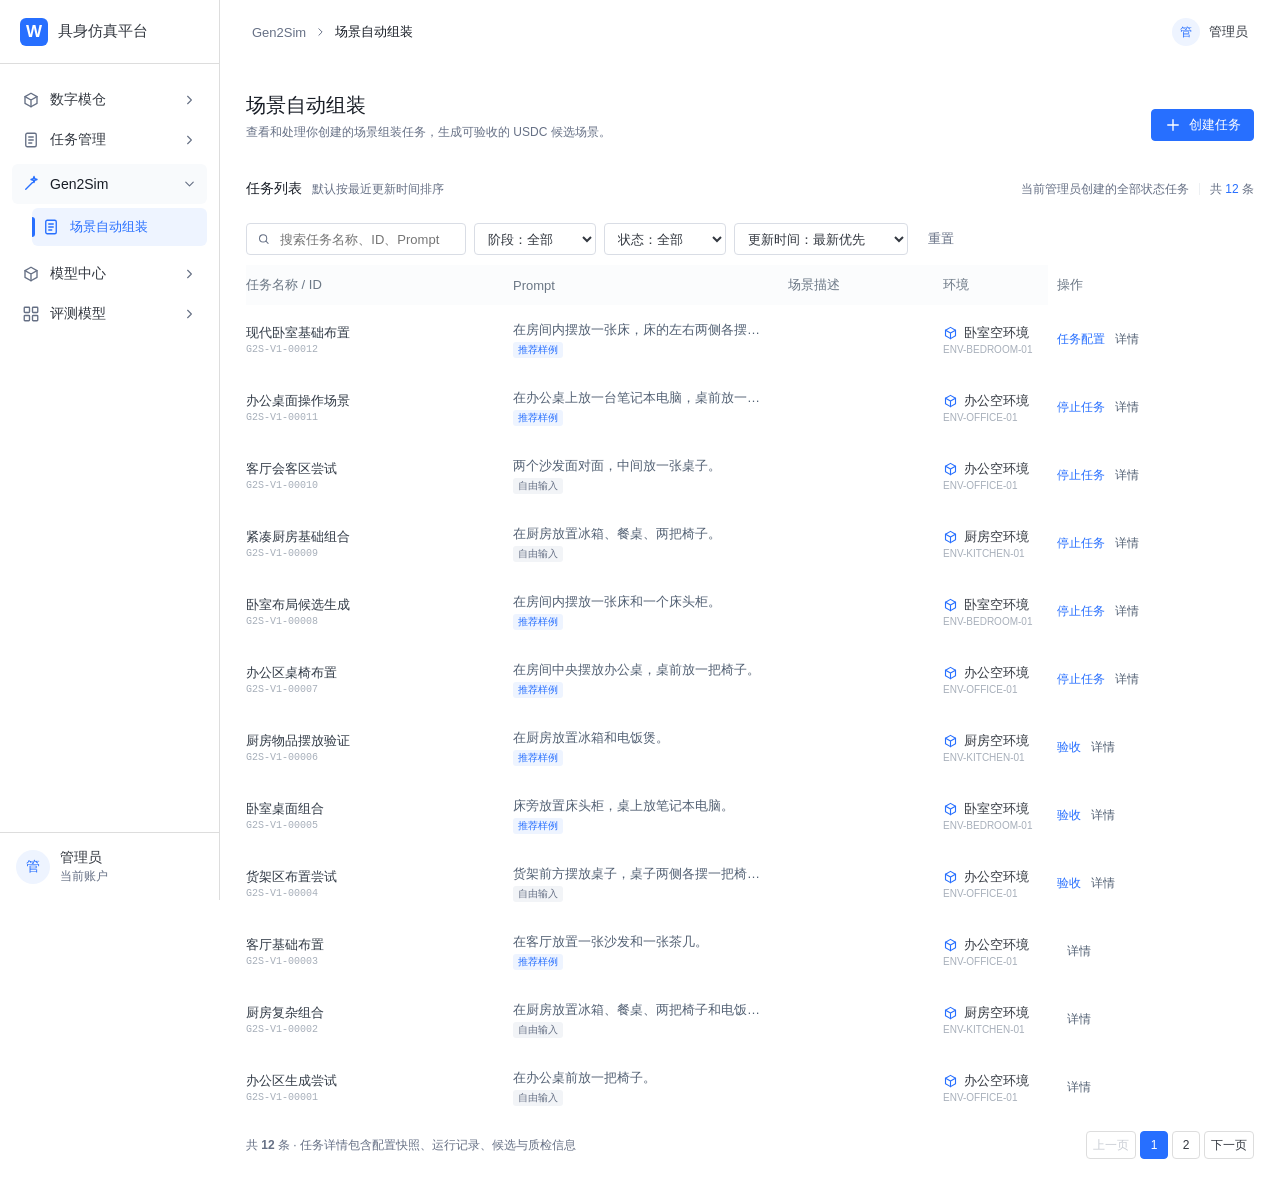
==== commit e9c59079: "Add files via upload" ====
--- a/gen2sim-scene-task-list-v1/index.html
+++ b/gen2sim-scene-task-list-v1/index.html
@@ -126,7 +126,7 @@
   <svg class="svg-defs" aria-hidden="true"><symbol id="i-cube" viewBox="0 0 24 24"><path d="m12 3 8 4.5v9L12 21l-8-4.5v-9L12 3Z"/><path d="m4 7.5 8 4.5 8-4.5M12 12v9"/></symbol><symbol id="i-grid" viewBox="0 0 24 24"><rect x="3" y="3" width="7" height="7" rx="1"/><rect x="14" y="3" width="7" height="7" rx="1"/><rect x="3" y="14" width="7" height="7" rx="1"/><rect x="14" y="14" width="7" height="7" rx="1"/></symbol><symbol id="i-task" viewBox="0 0 24 24"><rect x="5" y="3" width="14" height="18" rx="2"/><path d="M9 8h6M9 12h6M9 16h4"/></symbol><symbol id="i-search" viewBox="0 0 24 24"><circle cx="11" cy="11" r="6.5"/><path d="m16 16 4 4"/></symbol><symbol id="i-chevron" viewBox="0 0 24 24"><path d="m9 6 6 6-6 6"/></symbol><symbol id="i-plus" viewBox="0 0 24 24"><path d="M12 5v14M5 12h14"/></symbol><symbol id="i-close" viewBox="0 0 24 24"><path d="m6 6 12 12M18 6 6 18"/></symbol><symbol id="i-wand" viewBox="0 0 24 24"><path d="m5 19 12-12M15 5l1-3 1 3 3 1-3 1-1 3-1-3-3-1 3-1Z"/></symbol></svg>
   <div class="app-shell"><aside class="sidebar"><div class="brand"><span class="brand-mark">W</span><span>具身仿真平台</span></div><nav class="nav"><button class="nav-group"><svg><use href="#i-cube"/></svg><span>数字模仓</span><svg class="chev"><use href="#i-chevron"/></svg></button><button class="nav-group"><svg><use href="#i-task"/></svg><span>任务管理</span><svg class="chev"><use href="#i-chevron"/></svg></button><section class="nav-section open"><button class="nav-group active-group"><svg><use href="#i-wand"/></svg><span>Gen2Sim</span><svg class="chev rotate"><use href="#i-chevron"/></svg></button><div class="subnav"><button class="subnav-item active"><svg><use href="#i-task"/></svg><span>场景自动组装</span></button></div></section><button class="nav-group"><svg><use href="#i-cube"/></svg><span>模型中心</span><svg class="chev"><use href="#i-chevron"/></svg></button><button class="nav-group"><svg><use href="#i-grid"/></svg><span>评测模型</span><svg class="chev"><use href="#i-chevron"/></svg></button></nav><div class="sidebar-foot"><span class="avatar">管</span><div><strong>管理员</strong><small>当前账户</small></div></div></aside>
     <main class="main"><header class="topbar"><div class="breadcrumb"><span>Gen2Sim</span><svg><use href="#i-chevron"/></svg><strong>场景自动组装</strong></div><div class="top-user"><span class="mini-avatar">管</span><span>管理员</span></div></header><div class="page"><section class="page-heading"><div><p class="eyebrow">GEN2SIM · SCENE ASSEMBLY</p><h1>场景自动组装</h1><p class="page-description">查看和处理你创建的场景组装任务，生成可验收的 USDC 候选场景。</p></div><button class="primary-btn" id="createTask"><svg><use href="#i-plus"/></svg>创建任务</button></section>
-      <section class="task-panel"><div class="panel-header"><div><h2>任务列表</h2><span>默认按最近更新时间排序</span></div><div class="summary"><span>当前管理员创建的全部状态任务</span><i></i><span class="blue">共 <b id="taskCount">12</b> 条</span></div></div><div class="filters"><label class="search-box"><svg><use href="#i-search"/></svg><input id="search" type="search" placeholder="搜索任务名称、ID、Prompt、环境"></label><select id="statusFilter"><option value="all">状态：全部</option><option>草稿</option><option>解析中</option><option>待确认资产池</option><option>生成排队中</option><option>生成中</option><option>待验收</option><option>已完成</option><option>失败</option><option>已停止</option></select><select id="inputFilter"><option value="all">输入类型：全部</option><option>推荐样例</option><option>自由输入</option></select><select><option>环境：全部</option><option>卧室空环境</option><option>办公空环境</option><option>厨房空环境</option></select><select><option>更新时间：最新优先</option><option>待验收优先</option><option>失败优先</option></select><button class="text-btn" id="reset">重置</button></div><div class="table-wrap"><table><thead><tr><th>任务名称 / ID</th><th>Prompt</th><th>环境</th><th class="process-header">筛选策略</th><th>候选进度</th><th>当前阶段 / 状态</th><th>操作</th><th>质量 / 验收摘要</th><th>更新时间</th></tr></thead><tbody id="rows"></tbody></table></div><footer class="pagination"><span>共 <b id="footCount">12</b> 条 · 任务详情包含配置快照、运行记录、候选与质检信息</span><div><button disabled>上一页</button><button class="current">1</button><button>2</button><button>下一页</button></div></footer></section></div></main></div>
+      <section class="task-panel"><div class="panel-header"><div><h2>任务列表</h2><span>默认按最近更新时间排序</span></div><div class="summary"><span>当前管理员创建的全部状态任务</span><i></i><span class="blue">共 <b id="taskCount">12</b> 条</span></div></div><div class="filters"><label class="search-box"><svg><use href="#i-search"/></svg><input id="search" type="search" placeholder="搜索任务名称、ID、Prompt、环境"></label><select id="statusFilter"><option value="all">状态：全部</option><option>草稿</option><option>解析中</option><option>待确认资产池</option><option>生成排队中</option><option>生成中</option><option>待验收</option><option>已完成</option><option>失败</option><option>已停止</option></select><select id="inputFilter"><option value="all">输入类型：全部</option><option>推荐样例</option><option>自由输入</option></select><select><option>环境：全部</option><option>卧室空环境</option><option>办公空环境</option><option>厨房空环境</option></select><select><option>更新时间：最新优先</option><option>待验收优先</option><option>失败优先</option></select><button class="text-btn" id="reset">重置</button></div><div class="table-wrap"><table><thead><tr><th>任务名称 / ID</th><th>Prompt</th><th>环境</th><th class="process-header">筛选策略</th><th>候选进度</th><th>当前阶段 / 状态</th><th>操作</th><th>验收摘要</th><th>更新时间</th></tr></thead><tbody id="rows"></tbody></table></div><footer class="pagination"><span>共 <b id="footCount">12</b> 条 · 任务详情包含配置快照、运行记录、候选与质检信息</span><div><button disabled>上一页</button><button class="current">1</button><button>2</button><button>下一页</button></div></footer></section></div></main></div>
   <section class="modal-overlay hidden" id="createModal" role="dialog" aria-modal="true" aria-labelledby="createModalTitle"><div class="modal"><header class="modal-head"><div><h2 id="createModalTitle">创建场景组装任务</h2></div><button class="icon-btn" id="closeCreate" aria-label="关闭"><svg><use href="#i-close"/></svg></button></header><div class="modal-body">
     <section class="basic-fields"><div class="field-grid"><label class="field"><span>任务名称</span><input id="modalTaskName" maxlength="50" placeholder="可选：为任务命名（最多 50 字）"></label><label class="field"><span>场景描述</span><input maxlength="50" placeholder="可选：用途、验收重点或备注（最多 50 字）"></label></div></section>
     <section class="form-section composer-section"><div class="composer-recommend"><span>为你推荐</span><button type="button" class="composer-chip prompt-template is-verified" data-success-tier="verified" title="实验场景 1：成功" data-prompt="在客厅里放一张办公沙发和一张桌子，沙发旁边再配一把椅子，桌子上放一台笔记本电脑。" data-env="客厅空环境"><i class="chip-icon">🛋️</i>客厅会客区</button><button type="button" class="composer-chip prompt-template is-verified" data-success-tier="verified" title="实验场景 2：成功" data-prompt="在衣帽间里放一个货架和一把椅子，并在货架旁边摆一张办公桌。" data-env="衣帽间空环境"><i class="chip-icon">🧥</i>衣帽间布置</button><button type="button" class="composer-chip prompt-template is-verified" data-success-tier="verified" title="实验场景 11：成功" data-prompt="在房间内摆放一张床，床的左右两侧各摆放一个床头柜，两个床头柜与床保持对称。" data-env="卧室空环境"><i class="chip-icon">🛏️</i>卧室对称布置</button><button type="button" class="composer-chip prompt-template is-verified" data-success-tier="verified" title="实验场景 4：成功" data-prompt="在厨房里放一张桌子和两把吧台椅，桌子上再放一个电饭煲。" data-env="厨房空环境"><i class="chip-icon">🍳</i>厨房桌椅组合</button><button type="button" class="composer-chip prompt-template is-verified" data-success-tier="80" title="实验场景 7：失败，但实现度为 80%" data-prompt="请在房间摆放一张桌子，桌子两侧各摆放两张椅子，总共摆放四张椅子，所有椅子都朝向桌子，桌子上放一台笔记本电脑。" data-env="办公空环境"><i class="chip-icon">🪑</i>四椅桌面组合</button></div><div class="scene-composer"><textarea id="modalPrompt" placeholder="描述你希望组装的场景…&#10;例如：在客厅中放 1 张沙发、1 张桌子和 1 把椅子，椅子放在沙发旁边，笔记本电脑放在桌上。"></textarea><div class="composer-tools"><select id="modalEnvSelect" aria-label="选择环境" hidden><option value="卧室空环境">卧室空环境</option><option value="客厅空环境">客厅空环境</option><option value="衣帽间空环境">衣帽间空环境</option><option value="办公空环境">办公空环境</option><option value="厨房空环境">厨房空环境</option></select><button type="button" class="env-selector-button" id="envSelectorButton" aria-haspopup="dialog"><span id="envSelectorLabel">卧室空环境</span><svg><use href="#i-chevron"/></svg></button><button type="button" class="composer-tool composer-confirm" id="confirmPrompt">确认提示词</button></div></div><div hidden aria-hidden="true"><button type="button" id="imageUploadAction"></button><button type="button" id="docUploadAction"></button><input id="imageInput" type="file"><input id="documentInput" type="file"><div id="attachmentList"></div></div><div class="prompt-validation" id="promptValidation" role="status" aria-live="polite"></div></section>
@@ -154,7 +154,7 @@
     const cls={草稿:'draft',解析中:'parsing','待确认资产池':'pending','生成排队中':'queue',生成中:'running','质检/预览中':'checking',待验收:'review',部分完成:'partial',已完成:'done',失败:'failed',已停止:'stopped'};const rows=document.querySelector('#rows'),search=document.querySelector('#search'),statusFilter=document.querySelector('#statusFilter'),inputFilter=document.querySelector('#inputFilter');
     cls['资产召回中']='parsing';cls['资产检索中']='parsing';cls['待人工确认资产池']='pending';cls['AI 筛选中']='parsing';cls['待处理']='pending';[...statusFilter.options].forEach(option=>{if(option.textContent==='解析中')option.textContent='资产检索中';if(option.textContent==='待确认资产池')option.textContent='待人工确认资产池'});['AI 筛选中','待处理'].forEach(text=>{const option=document.createElement('option');option.textContent=text;statusFilter.appendChild(option)});
     tasks.forEach(task=>{task.process='AI 筛选 + 直接组合';if(task.status==='待确认资产池'){task.status='AI 筛选中';task.stage='AI 正在校验资产并自动确认物品池';task.qa='AI 筛选中';task.action='停止任务'}if(/^(查看任务详情|查看失败原因)$/.test(task.action))task.action=''});const aiMatchingTask=tasks.find(task=>task.id==='G2S-V1-00011');if(aiMatchingTask){aiMatchingTask.status='AI 筛选中';aiMatchingTask.stage='AI 正在校验并自动确认物品池';aiMatchingTask.qa='AI 筛选中'};
-    function render(){const q=search.value.trim().toLowerCase(),s=statusFilter.value,t=inputFilter.value,shown=tasks.filter(x=>(s==='all'||x.status===s)&&(t==='all'||x.type===t)&&(`${x.name}${x.id}${x.input}${x.env}`.toLowerCase().includes(q)));document.querySelector('#taskCount').textContent=shown.length;document.querySelector('#footCount').textContent=shown.length;rows.innerHTML=shown.length?shown.map(x=>`<tr data-id="${x.id}"><td><strong>${x.name}</strong><code>${x.id}</code></td><td><span class="input-summary">${x.input}</span><span class="input-type ${x.type==='自由输入'?'free':''}">${x.type}</span></td><td><span class="env"><svg><use href="#i-cube"/></svg>${x.env}</span><small>${x.code}</small></td><td class="process-cell"><span class="process-badge ${x.process?.startsWith('AI')?'ai':''}">${x.process||'待选择'}</span></td><td><div class="progress"><span><b>${x.num}</b><em>${x.stage}</em></span><div><i style="width:${x.status==='草稿'||x.status==='失败'?0:x.status==='待验收'||x.status==='已完成'?100:55}%"></i></div></div></td><td><span class="status ${cls[x.status]}">${x.status}</span></td><td><span class="qa">${x.qa}</span></td><td><small>${x.time}</small></td><td><div class="task-action-group"><button class="action-link" data-action="${x.id}">${x.action}</button><button class="detail-link" data-detail="${x.id}">详情</button></div></td></tr>`).join(''):`<tr><td class="empty" colspan="9">暂无匹配任务 <button class="text-btn" id="emptyReset">重置筛选</button></td></tr>`;}
+    function render(){const q=search.value.trim().toLowerCase(),s=statusFilter.value,t=inputFilter.value,shown=tasks.filter(x=>(s==='all'||x.status===s)&&(t==='all'||x.type===t)&&(`${x.name}${x.id}${x.input}${x.env}`.toLowerCase().includes(q)));document.querySelector('#taskCount').textContent=shown.length;document.querySelector('#footCount').textContent=shown.length;rows.innerHTML=shown.length?shown.map(x=>`<tr data-id="${x.id}"><td><strong>${x.name}</strong><code>${x.id}</code></td><td><span class="input-summary">${x.input}</span><span class="input-type ${x.type==='自由输入'?'free':''}">${x.type}</span></td><td><span class="env"><svg><use href="#i-cube"/></svg>${x.env}</span><small>${x.code}</small></td><td class="process-cell"><span class="process-badge ${x.process?.startsWith('AI')?'ai':''}">${x.process||'待选择'}</span></td><td><div class="progress"><span><b>${x.num}</b><em>${x.stage}</em></span><div><i style="width:${x.status==='草稿'||x.status==='失败'?0:x.status==='待验收'||x.status==='已完成'?100:55}%"></i></div></div></td><td><span class="status ${cls[x.status]}">${x.status}</span></td><td><span class="qa">${x.acceptanceSummary||'—'}</span></td><td><small>${x.time}</small></td><td><div class="task-action-group"><button class="action-link" data-action="${x.id}">${x.action}</button><button class="detail-link" data-detail="${x.id}">详情</button></div></td></tr>`).join(''):`<tr><td class="empty" colspan="9">暂无匹配任务 <button class="text-btn" id="emptyReset">重置筛选</button></td></tr>`;}
     function openDetail(id){const x=tasks.find(v=>v.id===id);if(!x)return;document.querySelector('#detailTitle').textContent=x.name;const s=document.querySelector('#detailStatus');s.textContent=x.status;s.className=`status ${cls[x.status]}`;document.querySelector('#detailMeta').textContent=`${x.id} · 创建于 2026-09-17 09:20 · 更新于 ${x.time}`;document.querySelector('#detailAction').textContent=x.action;document.querySelector('#detailSummary').innerHTML=`<div><span>推荐环境</span><strong class="detail-env"><i class="detail-env-art" aria-hidden="true"></i>${x.env}</strong><small>${x.code}</small></div><div><span>输入方式</span><strong>${x.type}</strong><small>完整 Prompt 已保存</small></div><div><span>候选进度</span><strong>${x.num}</strong><small>${x.qa}</small></div><div><span>当前阶段</span><strong>${x.status}</strong><small>${x.stage}</small></div>`;document.querySelector('#detailCards').innerHTML=`<div class="detail-card"><span>完整 Prompt</span><strong>${x.input}</strong><small>Scene Intent、资产池与版本信息均已生成配置快照。</small></div><div class="detail-card"><span>风险提示</span><strong>${x.risk}</strong><small>风险输入可修改为推荐表达或继续尝试。</small></div>`;document.querySelector('#timeline').innerHTML=`<div class="detail-event"><b>${x.status}</b><small>${x.time} · ${x.stage}</small></div><div class="detail-event"><b>创建任务</b><small>2026-09-17 09:20 · 管理员创建</small></div>`;document.querySelector('#candidate').innerHTML=`<div class="detail-candidate"><div><b>${x.candidate}</b><small>USDC、质检证据与人工验收结果在此任务下保留。</small></div><span class="status ${cls[x.status]}">${x.status}</span></div>`;document.querySelector('#detail').classList.remove('hidden');}
     function toast(text){const e=document.querySelector('#toast');e.textContent=text;e.classList.add('show');setTimeout(()=>e.classList.remove('show'),2100)}[search,statusFilter,inputFilter].forEach(el=>el.addEventListener('input',render));document.querySelector('#reset').onclick=()=>{search.value='';statusFilter.value='all';inputFilter.value='all';render()};rows.onclick=e=>{const detail=e.target.closest('[data-detail]'),action=e.target.closest('[data-action]');if(detail){e.stopPropagation();openDetail(detail.dataset.detail)}else if(action&&action.textContent.trim()==='停止任务'){e.stopPropagation();openStopConfirm(action.dataset.action)}else if(action&&action.textContent.trim()==='进入验收'){e.stopPropagation();openAcceptance()}if(e.target.id==='emptyReset')document.querySelector('#reset').click()};['#closeDetail','#back'].forEach(id=>document.querySelector(id).onclick=()=>document.querySelector('#detail').classList.add('hidden'));document.querySelector('#cloneTask').onclick=()=>toast('原型演示：以当前配置创建新草稿');document.querySelector('#detailAction').onclick=()=>toast('原型演示：执行当前任务的主操作');
     const acceptanceModal=document.querySelector('#acceptanceModal');
@@ -213,7 +213,7 @@
     const openTaskEdit=()=>{document.querySelector('#createModalTitle').textContent='编辑场景组装任务';document.querySelector('#modalParse').innerHTML='<svg><use href="#i-wand"/></svg>重新解析需求';document.querySelector('#modalTaskName').value=activeAssetTask.name==='未命名场景任务'?'':activeAssetTask.name;openCreate()};
     document.querySelector('#createTask').onclick=()=>{activeAssetTask={name:'未命名场景任务',id:`G2S-V1-${String(13+tasks.length).padStart(5,'0')}`};document.querySelector('#createModalTitle').textContent='创建场景组装任务';document.querySelector('#modalParse').innerHTML='<svg><use href="#i-wand"/></svg>解析需求';document.querySelector('#modalTaskName').value='';modalPrompt.value='';attachmentList.innerHTML='';updatePromptValidation();openCreate()};document.querySelector('#backToPrompt').onclick=()=>{closeAssetConfirm();openTaskEdit()};
     document.querySelector('#modalParse').onclick=()=>{const validation=updatePromptValidation();if(validation==='empty')return toast('请先描述希望组装的场景');if(validation==='blocked')return toast('请重新输入可组装的场景需求后再解析');activeAssetTask={name:document.querySelector('#modalTaskName').value.trim()||'未命名场景任务',id:activeAssetTask.id||'G2S-20260918-00013'};beginAssetRecall()};
-    document.addEventListener('click',event=>{const action=event.target.closest('[data-action]');if(!action)return;const task=tasks.find(item=>item.id===action.dataset.action),label=action.textContent.trim();if(!task||!['确认组装物品池','创建任务'].includes(label))return;event.preventDefault();event.stopPropagation();if(label==='创建任务'){selectedProcess='manual';document.querySelectorAll('[data-process]').forEach(button=>button.classList.toggle('active',button.dataset.process==='manual'));modalPrompt.value=task.input;envSelect.value=task.env;document.querySelector('#modalTaskName').value=task.name;activeAssetTask={name:task.name,id:task.id};openTaskEdit()}else openManualAssetConfirm(task)},true);
+    document.addEventListener('click',event=>{const action=event.target.closest('[data-action]');if(!action)return;const task=tasks.find(item=>item.id===action.dataset.action),label=action.textContent.trim();if(!task||!['确认组装物品池','任务配置'].includes(label))return;event.preventDefault();event.stopPropagation();if(label==='任务配置'){selectedProcess='manual';document.querySelectorAll('[data-process]').forEach(button=>button.classList.toggle('active',button.dataset.process==='manual'));modalPrompt.value=task.input;envSelect.value=task.env;document.querySelector('#modalTaskName').value=task.name;activeAssetTask={name:task.name,id:task.id};openTaskEdit()}else openManualAssetConfirm(task)},true);
     const taskTableHeader=document.querySelector('.task-panel thead tr');taskTableHeader.appendChild(taskTableHeader.children[6]);document.querySelectorAll('.task-panel th')[1].textContent='Prompt';
     const processFilter=document.createElement('select');processFilter.id='processFilter';processFilter.innerHTML='<option value="AI 筛选 + 直接组合">筛选策略：AI 筛选 + 直接组合</option>';inputFilter.after(processFilter);updatePromptValidation();
     const decorateTaskList=()=>{let visible=0;rows.querySelectorAll('tr[data-id]').forEach(row=>{const task=tasks.find(item=>item.id===row.dataset.id);if(!task)return;const match=processFilter.value==='all'||task.process===processFilter.value;row.style.display=match?'':'none';if(match)visible++});document.querySelector('#taskCount').textContent=visible;document.querySelector('#footCount').textContent=visible};processFilter.onchange=decorateTaskList;[search,statusFilter,inputFilter].forEach(element=>element.addEventListener('input',()=>setTimeout(decorateTaskList)));render();decorateTaskList();
@@ -298,7 +298,8 @@
     const acceptanceCardMarkup=candidate=>{const decisionText=candidate.state==='available'?'已标记可用':candidate.state==='unavailable'?'已标记不可用':'待验收',pending=candidate.state==='pending',unavailableForm=Boolean(candidate.unavailableForm),decisionActions=pending?`<button class="decision-available" data-verdict="available">标记可用</button><button class="decision-unavailable" data-open-unavailable>标记不可用</button>`:'<button class="decision-cancel" data-verdict-cancel>取消判断</button>',unavailablePanel=unavailableForm?`<section class="unavailable-confirm"><b>确认标记不可用</b><span>不可用原因（至少选择一项）</span><div class="unavailable-reasons">${['穿模 / 碰撞','物理不稳定','必需物品缺失','风格不符','动线不可用','场景不符合 Prompt','其他'].map(reason=>`<label><input type="checkbox" value="${reason}" ${candidate.reasons.includes(reason)?'checked':''}>${reason}</label>`).join('')}</div><label class="unavailable-summary"><span>验收摘要（必填）</span><textarea data-unavailable-summary placeholder="请输入验收结论、问题或判断依据">${candidate.summary}</textarea></label><div class="unavailable-confirm-actions"><button data-cancel-unavailable>取消</button><button class="decision-unavailable" data-confirm-unavailable>确认标记不可用</button></div></section>`:'';return `<article class="candidate-card" data-candidate-id="${candidate.id}"><header class="candidate-card-head"><div><h3>候选 ${candidate.id} · ${decisionText}</h3><p class="candidate-card-meta">USDC 已生成 · 当前可查看平面图；编辑场景后将保留最后视角</p></div><div class="candidate-head-actions"><button data-roam>进入 3D 漫游</button><span class="status ${candidate.state==='available'?'done':candidate.state==='unavailable'?'failed':'review'}">${decisionText}</span></div></header><div class="candidate-card-body"><div class="candidate-views-label">场景预览</div><div class="candidate-views candidate-two-views">${acceptanceViewMarkup(candidate)}</div><div class="candidate-decision-bar"><div class="candidate-decision-copy"><b>人工验收</b><span>${pending?'请选择该候选是否可用。':`当前结论：${candidate.state==='available'?'可用':'不可用'}。`}</span></div><div class="candidate-decision-actions">${decisionActions}</div></div>${unavailablePanel}</div></article>`};
     const renderAcceptanceV2=()=>{const flow=acceptanceModal.querySelector('.acceptance-card-flow');if(!flow)return;const taskName=currentDetailTask?.name||'紧凑厨房基础组合';const decided=acceptanceCandidates.filter(item=>item.state!=='pending').length,available=acceptanceCandidates.filter(item=>item.state==='available').length,unavailable=acceptanceCandidates.filter(item=>item.state==='unavailable').length;acceptanceModal.querySelector('#acceptanceTitle').textContent=`验收候选场景 · ${taskName}`;flow.innerHTML=`<section class="acceptance-task-context"><div><h3>${taskName} · 人工验收</h3><p>${currentDetailTask?.id||'G2S-V1-00009'} · ${currentDetailTask?.env||'厨房空环境'} · ${currentDetailTask?.code||'ENV-KITCHEN-01'}</p></div><div class="acceptance-counts"><span>已判断 <b>${decided} / ${acceptanceCandidates.length}</b></span><span>可用 <b>${available}</b></span><span>不可用 <b>${unavailable}</b></span></div></section><main class="acceptance-cards">${acceptanceCandidates.map(acceptanceCardMarkup).join('')}</main>`;acceptanceModal.querySelector('.modal-foot .task-summary').innerHTML=`<span>候选验收</span><strong>已验收 ${decided} 个，未验收 ${acceptanceCandidates.length-decided} 个</strong>`;document.querySelector('#closeAcceptanceFooter').textContent='完成'};
     let activeEditingCandidate=null;
-    setTimeout(()=>{renderAcceptanceV2();const acceptanceFlow=acceptanceModal.querySelector('.acceptance-card-flow');acceptanceFlow.onclick=event=>{const card=event.target.closest('[data-candidate-id]');if(!card)return;const candidate=acceptanceCandidates.find(item=>item.id===card.dataset.candidateId),verdict=event.target.closest('[data-verdict]'),cancel=event.target.closest('[data-verdict-cancel]');if(verdict){candidate.state=verdict.dataset.verdict;candidate.unavailableForm=false;renderAcceptanceV2();return}if(event.target.closest('[data-open-unavailable]')){candidate.unavailableForm=true;renderAcceptanceV2();return}if(event.target.closest('[data-cancel-unavailable]')){candidate.unavailableForm=false;renderAcceptanceV2();return}if(event.target.closest('[data-confirm-unavailable]')){candidate.reasons=[...card.querySelectorAll('.unavailable-reasons input:checked')].map(input=>input.value);candidate.summary=card.querySelector('[data-unavailable-summary]').value.trim();if(!candidate.reasons.length)return toast('请选择至少一个不可用原因');if(!candidate.summary)return toast('请填写验收摘要');candidate.state='unavailable';candidate.unavailableForm=false;renderAcceptanceV2();return}if(cancel){candidate.state='pending';candidate.reasons=[];candidate.summary='';renderAcceptanceV2();return}if(event.target.closest('[data-roam]'))return toast('原型演示：正在加载当前候选的 3D 漫游');if(event.target.closest('[data-edit-scene]')){activeEditingCandidate=candidate;document.querySelector('#sceneEditorTitle').textContent=`编辑场景 · 候选 ${candidate.id}`;sceneEditorModal.classList.remove('hidden')}};document.querySelector('#closeAcceptanceFooter').onclick=()=>{closeAcceptance();toast('候选验收已完成')};const returnFromEditor=()=>{sceneEditorModal.classList.add('hidden');if(activeEditingCandidate){activeEditingCandidate.edited=true;activeEditingCandidate=null;renderAcceptanceV2();toast('已回传编辑场景的最后视角')}};document.querySelector('#closeSceneEditor').onclick=returnFromEditor;document.querySelector('#saveSceneEdit').onclick=returnFromEditor} ,0);
+    const syncAcceptanceSummary=()=>{if(!currentDetailTask)return;const summaries=acceptanceCandidates.filter(candidate=>candidate.summary).map(candidate=>`候选 ${candidate.id}：${candidate.summary}`);currentDetailTask.acceptanceSummary=summaries.join('；')||'—';render();decorateTaskList()};
+    setTimeout(()=>{renderAcceptanceV2();const acceptanceFlow=acceptanceModal.querySelector('.acceptance-card-flow');acceptanceFlow.onclick=event=>{const card=event.target.closest('[data-candidate-id]');if(!card)return;const candidate=acceptanceCandidates.find(item=>item.id===card.dataset.candidateId),verdict=event.target.closest('[data-verdict]'),cancel=event.target.closest('[data-verdict-cancel]');if(verdict){candidate.state=verdict.dataset.verdict;candidate.unavailableForm=false;renderAcceptanceV2();return}if(event.target.closest('[data-open-unavailable]')){candidate.unavailableForm=true;renderAcceptanceV2();return}if(event.target.closest('[data-cancel-unavailable]')){candidate.unavailableForm=false;renderAcceptanceV2();return}if(event.target.closest('[data-confirm-unavailable]')){candidate.reasons=[...card.querySelectorAll('.unavailable-reasons input:checked')].map(input=>input.value);candidate.summary=card.querySelector('[data-unavailable-summary]').value.trim();if(!candidate.reasons.length)return toast('请选择至少一个不可用原因');if(!candidate.summary)return toast('请填写验收摘要');candidate.state='unavailable';candidate.unavailableForm=false;syncAcceptanceSummary();renderAcceptanceV2();return}if(cancel){candidate.state='pending';candidate.reasons=[];candidate.summary='';syncAcceptanceSummary();renderAcceptanceV2();return}if(event.target.closest('[data-roam]'))return toast('原型演示：正在加载当前候选的 3D 漫游');if(event.target.closest('[data-edit-scene]')){activeEditingCandidate=candidate;document.querySelector('#sceneEditorTitle').textContent=`编辑场景 · 候选 ${candidate.id}`;sceneEditorModal.classList.remove('hidden')}};document.querySelector('#closeAcceptanceFooter').onclick=()=>{closeAcceptance();toast('候选验收已完成')};const returnFromEditor=()=>{sceneEditorModal.classList.add('hidden');if(activeEditingCandidate){activeEditingCandidate.edited=true;activeEditingCandidate=null;renderAcceptanceV2();toast('已回传编辑场景的最后视角')}};document.querySelector('#closeSceneEditor').onclick=returnFromEditor;document.querySelector('#saveSceneEdit').onclick=returnFromEditor} ,0);
 
     /* 详情页仅展示五阶段，并让场景列表复用验收卡片。 */
     const workflowIndexV2=task=>{if(task.status==='草稿')return 0;if(['组合中','资产检索中','AI 筛选中','生成排队中','生成中'].includes(task.status))return 1;if(['验收中','待验收'].includes(task.status))return 2;if(task.status==='已完成')return 3;if(task.status==='失败'||task.status==='已停止')return /验收/.test(task.stage)?2:1;return 0};
@@ -309,12 +310,12 @@
     const openAcceptanceFromDetail=()=>{document.querySelector('#detail').classList.add('hidden');openAcceptance()};
     detailPanel.addEventListener('click',event=>{if(event.target.closest('[data-detail-review]'))return openAcceptanceFromDetail();if(event.target.closest('.view-thumb'))return toast('原型演示：已打开当前视角大图');if(event.target.closest('[data-roam]'))return toast('原型演示：正在加载当前候选的 3D 漫游');if(event.target.closest('[data-edit-scene]'))return toast('原型演示：正在进入当前候选的场景编辑器')});
     const openDetailV2=openDetail;openDetail=id=>{openDetailV2(id);const task=tasks.find(item=>item.id===id);if(!task)return;currentDetailTask=task;document.querySelector('#detailAction').hidden=true;document.querySelector('#detailSummary').lastElementChild?.remove();renderDetailOverviewV2(task)};
-    document.addEventListener('click',event=>{const action=event.target.closest('[data-action]');if(action&&action.textContent.trim()==='验收'){event.preventDefault();event.stopImmediatePropagation();openAcceptance()}},true);
+    document.addEventListener('click',event=>{const action=event.target.closest('[data-action]');if(action&&action.textContent.trim()==='验收'){event.preventDefault();event.stopImmediatePropagation();currentDetailTask=tasks.find(task=>task.id===action.dataset.action)||currentDetailTask;openAcceptance()}},true);
     document.querySelector('#detailAction').addEventListener('click',event=>{if(event.currentTarget.textContent.trim()==='验收'){event.stopImmediatePropagation();openAcceptanceFromDetail()}},true);
 
     /* 0919 评审收敛：V1 仅保留 AI 筛选 + 直接组合。 */
     document.head.insertAdjacentHTML('beforeend','<style>#createModal .composer-confirm{margin-left:auto;border:1px solid #276fff;background:#276fff;color:#fff;font-weight:500}#createModal .composer-confirm:hover{background:#1859d7;color:#fff}#createModal .strategy-direct .ghost-btn:disabled{opacity:1;color:#276fff;cursor:default}#createModal .stepper em{font-style:normal;color:#667085;font-size:12px}#createModal .prompt-confirmed{border-color:#b7e4c7;background:#f2fbf3;color:#146c36}#createModal .process-modes[hidden]{display:none!important}.task-panel .policy-column,.task-panel .process-cell{display:none!important}.task-panel tbody td{padding-top:9px!important;padding-bottom:9px!important}.task-panel tbody code,.task-panel .env+small{margin-top:2px}.task-panel th:last-child,.task-panel td:last-child{position:sticky;right:0;z-index:3;background:#fff}.task-panel tbody tr:hover td:last-child{background:#f7faff}.acceptance-card-flow .candidate-card-head{align-items:flex-start}.acceptance-card-flow .candidate-head-actions{display:flex;align-items:center;gap:10px}.acceptance-card-flow .candidate-head-actions button{height:30px;padding:0 11px;border:1px solid #dce3ec;border-radius:4px;background:#fff;color:#475467;font-size:12px}.acceptance-card-flow .candidate-two-views{grid-template-columns:repeat(2,minmax(0,1fr));max-width:760px}.acceptance-card-flow .candidate-two-views .view-thumb{height:150px}.acceptance-card-flow .candidate-two-views small{display:block;margin-top:6px;color:#667085;font-size:11px}.candidate-editor-slot{display:flex;align-items:center;justify-content:center;flex-direction:column;width:100%;height:150px;border:1px dashed #b9c8dd;border-radius:6px;background:#f7faff;color:#276fff;cursor:pointer}.candidate-editor-slot b{font-size:14px}.candidate-editor-slot span{margin-top:6px;color:#667085;font-size:12px}.candidate-editor-slot:hover{border-color:#276fff;background:#eef4ff}.edited-view{background:linear-gradient(145deg,#a99786,#594738 48%,#b8d3dd 49%,#638b9c)!important}.unavailable-confirm{margin-top:14px;padding:14px;border:1px solid #f0c9c3;border-radius:6px;background:#fffafb}.unavailable-confirm>b,.unavailable-confirm>span{display:block}.unavailable-confirm>b{color:#8b3a2e;font-size:13px}.unavailable-confirm>span{margin-top:8px;color:#667085;font-size:12px}.unavailable-reasons{display:grid;grid-template-columns:repeat(3,minmax(0,1fr));gap:8px;margin-top:9px;color:#536174;font-size:12px}.unavailable-reasons label{display:flex;align-items:center;gap:6px}.unavailable-summary{display:block;margin-top:12px;color:#536174;font-size:12px}.unavailable-summary span{display:block;margin-bottom:6px}.unavailable-summary textarea{width:100%;min-height:56px;box-sizing:border-box;padding:8px;border:1px solid #dce3ec;border-radius:5px;resize:vertical;color:#475467;font:inherit}.unavailable-confirm-actions{display:flex;justify-content:flex-end;gap:8px;margin-top:10px}.unavailable-confirm-actions button{height:31px;padding:0 12px;border:1px solid #dce3ec;border-radius:4px;background:#fff;color:#475467;font-size:12px}.unavailable-confirm-actions .decision-unavailable{border-color:#c0442c;background:#c0442c;color:#fff}@media(max-width:720px){.acceptance-card-flow .candidate-two-views{grid-template-columns:1fr}.unavailable-reasons{grid-template-columns:repeat(2,minmax(0,1fr))}}</style>');
-    tasks.forEach(task=>{task.process='AI 筛选 + 直接组合';if(task.status==='待确认组装物品池'){task.status='AI 筛选中';task.stage='AI 正在校验资产并自动确认物品池';task.qa='AI 筛选中';task.action='停止任务'}});
+    tasks.forEach(task=>{task.process='AI 筛选 + 直接组合';if(task.status==='草稿')task.action='任务配置';if(task.status==='待确认组装物品池'){task.status='AI 筛选中';task.stage='AI 正在校验资产并自动确认物品池';task.qa='AI 筛选中';task.action='停止任务'}});
     stageFilter.innerHTML='<option value="all">阶段：全部</option><option value="创建任务">创建任务</option><option value="组合中">组合中</option><option value="验收">验收</option><option value="完成">完成</option>';
     statusFilter.innerHTML='<option value="all">状态：全部</option><option>草稿</option><option>组合中</option><option>待验收</option><option>已完成</option><option>失败</option><option>已停止</option>';
     const v18ConfirmPrompt=document.querySelector('#confirmPrompt'),v18CreateButton=document.querySelector('#modalParse'),v18SaveDraft=document.querySelector('#modalSaveDraft'),v18CreateEntry=document.querySelector('#createTask');
@@ -331,8 +332,8 @@
     v18ConfirmPrompt.onclick=()=>{const result=updatePromptValidation();if(result==='empty')return toast('请先输入 Prompt 后再确认');if(result==='blocked')return toast('该 Prompt 暂不能用于场景组装，请调整后重新确认');v18PromptConfirmed=true;v18CreateButton.disabled=false;v18ConfirmPrompt.textContent='已确认';v18ConfirmPrompt.classList.add('prompt-confirmed');if(result==='risk'){promptValidation.innerHTML='<span class="prompt-validation-icon">!</span><span><b>已识别风险，可继续创建。</b>多实例或复杂空间关系可能降低生成稳定性；系统会在 AI 筛选和候选验收阶段继续校验。</span>';promptValidation.className='prompt-validation warn';return}promptValidation.innerHTML='<span class="prompt-validation-icon">✓</span><span><b>提示词已确认，可创建任务。</b>系统将检索已验证资产并自动完成筛选。</span>';promptValidation.className='prompt-validation ok'};
     v18CreateEntry.onclick=()=>{selectedProcess='auto';v18LegacyOpen();sceneDescriptionInput.value='';document.querySelector('[data-process="auto"]')?.click();v18CreateButton.innerHTML='<svg><use href="#i-wand"/></svg>创建任务';v18ResetPromptConfirmation();v18ValidateCandidateCount()};
     v18CreateButton.onclick=()=>{if(!v18PromptConfirmed)return toast('请先点击“确认提示词”，查看系统检查结果');selectedProcess='auto';document.querySelector('[data-process="auto"]')?.click();v18LegacyCreate()};
-    v18SaveDraft.onclick=()=>{const id=activeAssetTask.id||`G2S-V1-${String(13+tasks.length).padStart(5,'0')}`,name=document.querySelector('#modalTaskName').value.trim()||'未命名场景任务',description=sceneDescriptionInput.value.trim(),existing=tasks.find(task=>task.id===id),draft={name,id,input:modalPrompt.value.trim(),type:'自由输入',env:envSelect.value,code:envCodeFor(envSelect.value),num:`目标 ${modalQty.value} 个`,status:'草稿',stage:'尚未创建',qa:'未生成',time:'刚刚',action:'创建任务',risk:'待确认 Prompt',candidate:'尚未生成候选',process:'AI 筛选 + 直接组合',description};if(existing)Object.assign(existing,draft);else tasks.unshift(draft);activeAssetTask={name,id};closeCreate();render();decorateTaskList();toast('已保存草稿，可在任务列表点击“创建任务”继续')};
-    document.addEventListener('click',event=>{const action=event.target.closest('[data-action]');if(action?.textContent.trim()!=='创建任务')return;setTimeout(()=>{selectedProcess='auto';document.querySelector('[data-process="auto"]')?.click();v18CreateButton.innerHTML='<svg><use href="#i-wand"/></svg>创建任务';v18ResetPromptConfirmation();v18ValidateCandidateCount()},0)},true);
+    v18SaveDraft.onclick=()=>{const id=activeAssetTask.id||`G2S-V1-${String(13+tasks.length).padStart(5,'0')}`,name=document.querySelector('#modalTaskName').value.trim()||'未命名场景任务',description=sceneDescriptionInput.value.trim(),existing=tasks.find(task=>task.id===id),draft={name,id,input:modalPrompt.value.trim(),type:'自由输入',env:envSelect.value,code:envCodeFor(envSelect.value),num:`目标 ${modalQty.value} 个`,status:'草稿',stage:'尚未创建',qa:'未生成',time:'刚刚',action:'任务配置',risk:'待确认 Prompt',candidate:'尚未生成候选',process:'AI 筛选 + 直接组合',description};if(existing)Object.assign(existing,draft);else tasks.unshift(draft);activeAssetTask={name,id};closeCreate();render();decorateTaskList();toast('已保存草稿，可在任务列表点击“任务配置”继续')};
+    document.addEventListener('click',event=>{const action=event.target.closest('[data-action]');if(action?.textContent.trim()!=='任务配置')return;setTimeout(()=>{selectedProcess='auto';document.querySelector('[data-process="auto"]')?.click();v18CreateButton.innerHTML='<svg><use href="#i-wand"/></svg>创建任务';v18ResetPromptConfirmation();v18ValidateCandidateCount()},0)},true);
     /* 评审调整：唯一策略无需在列表中再次筛选或展示；组合阶段统一呈现。 */
     processFilter.remove();
     [...document.querySelectorAll('.task-panel thead th')].find(cell=>cell.textContent.trim()==='筛选策略')?.classList.add('policy-column');
